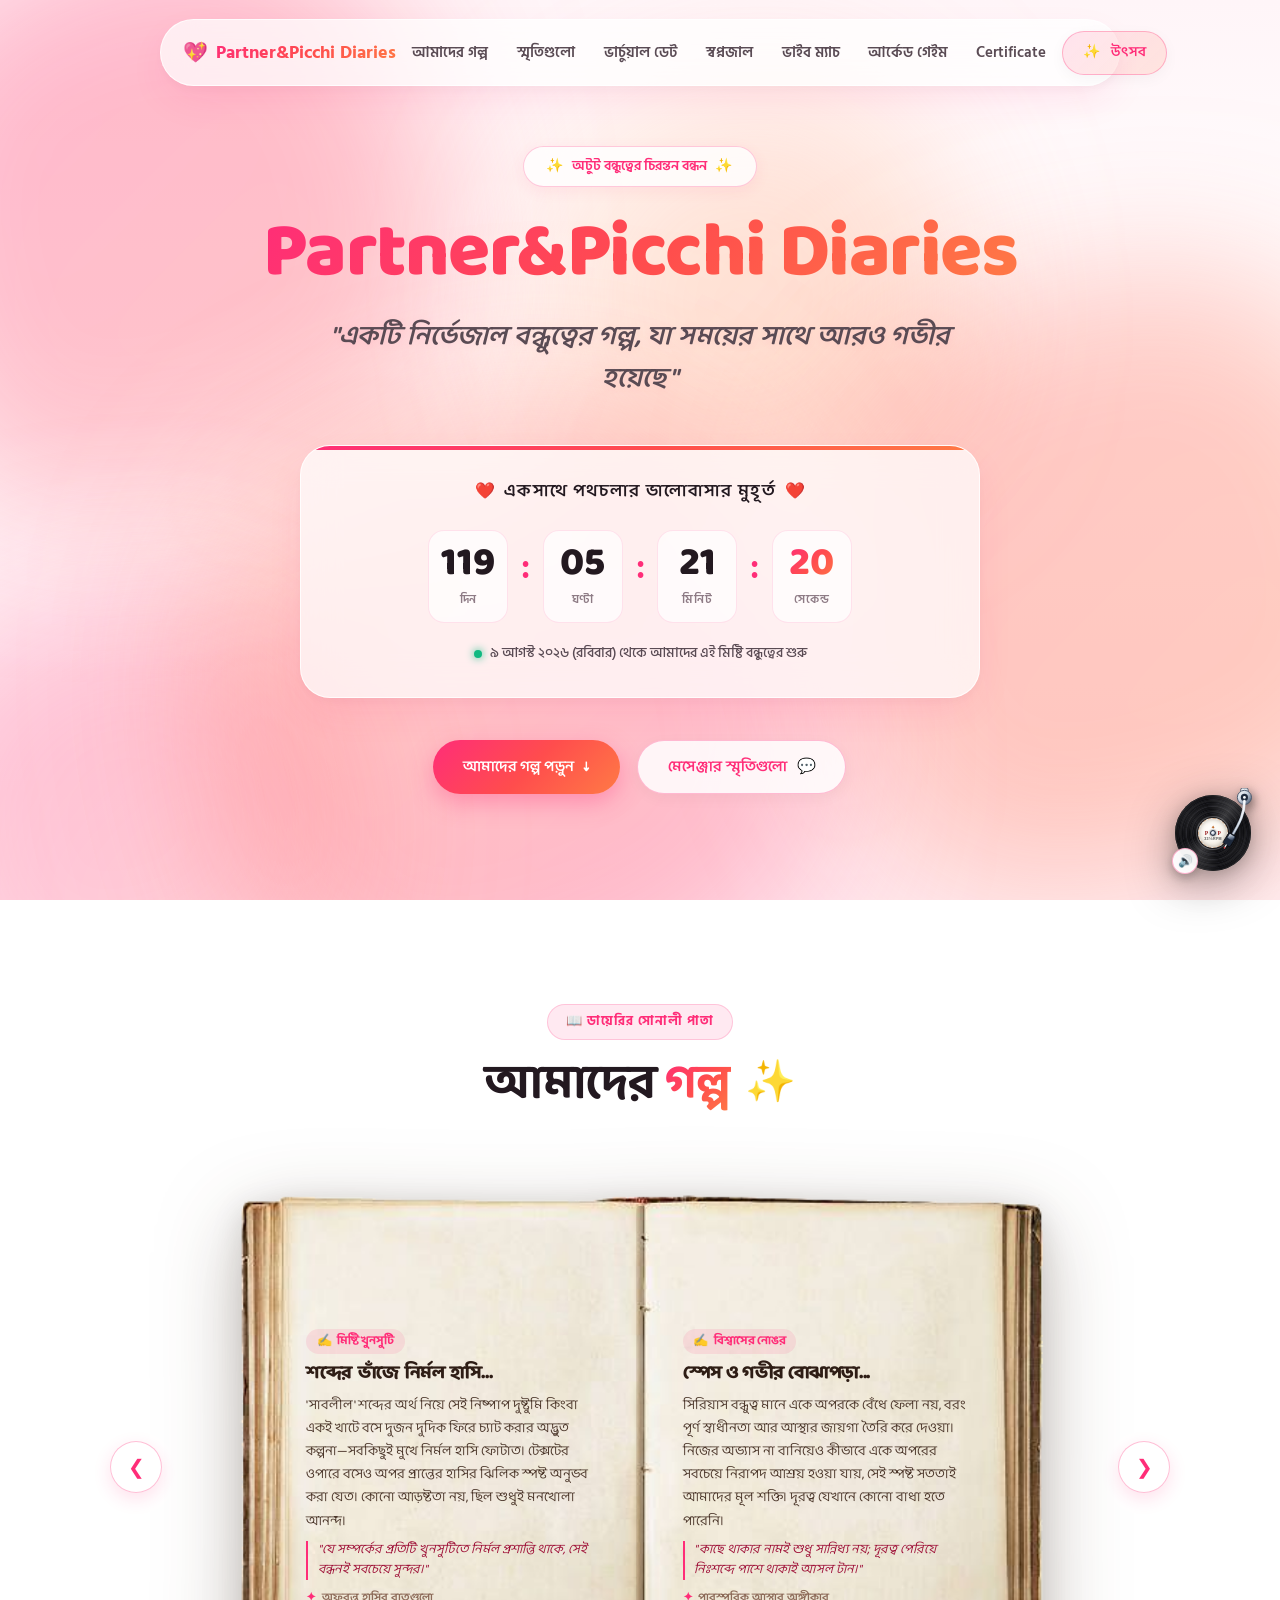
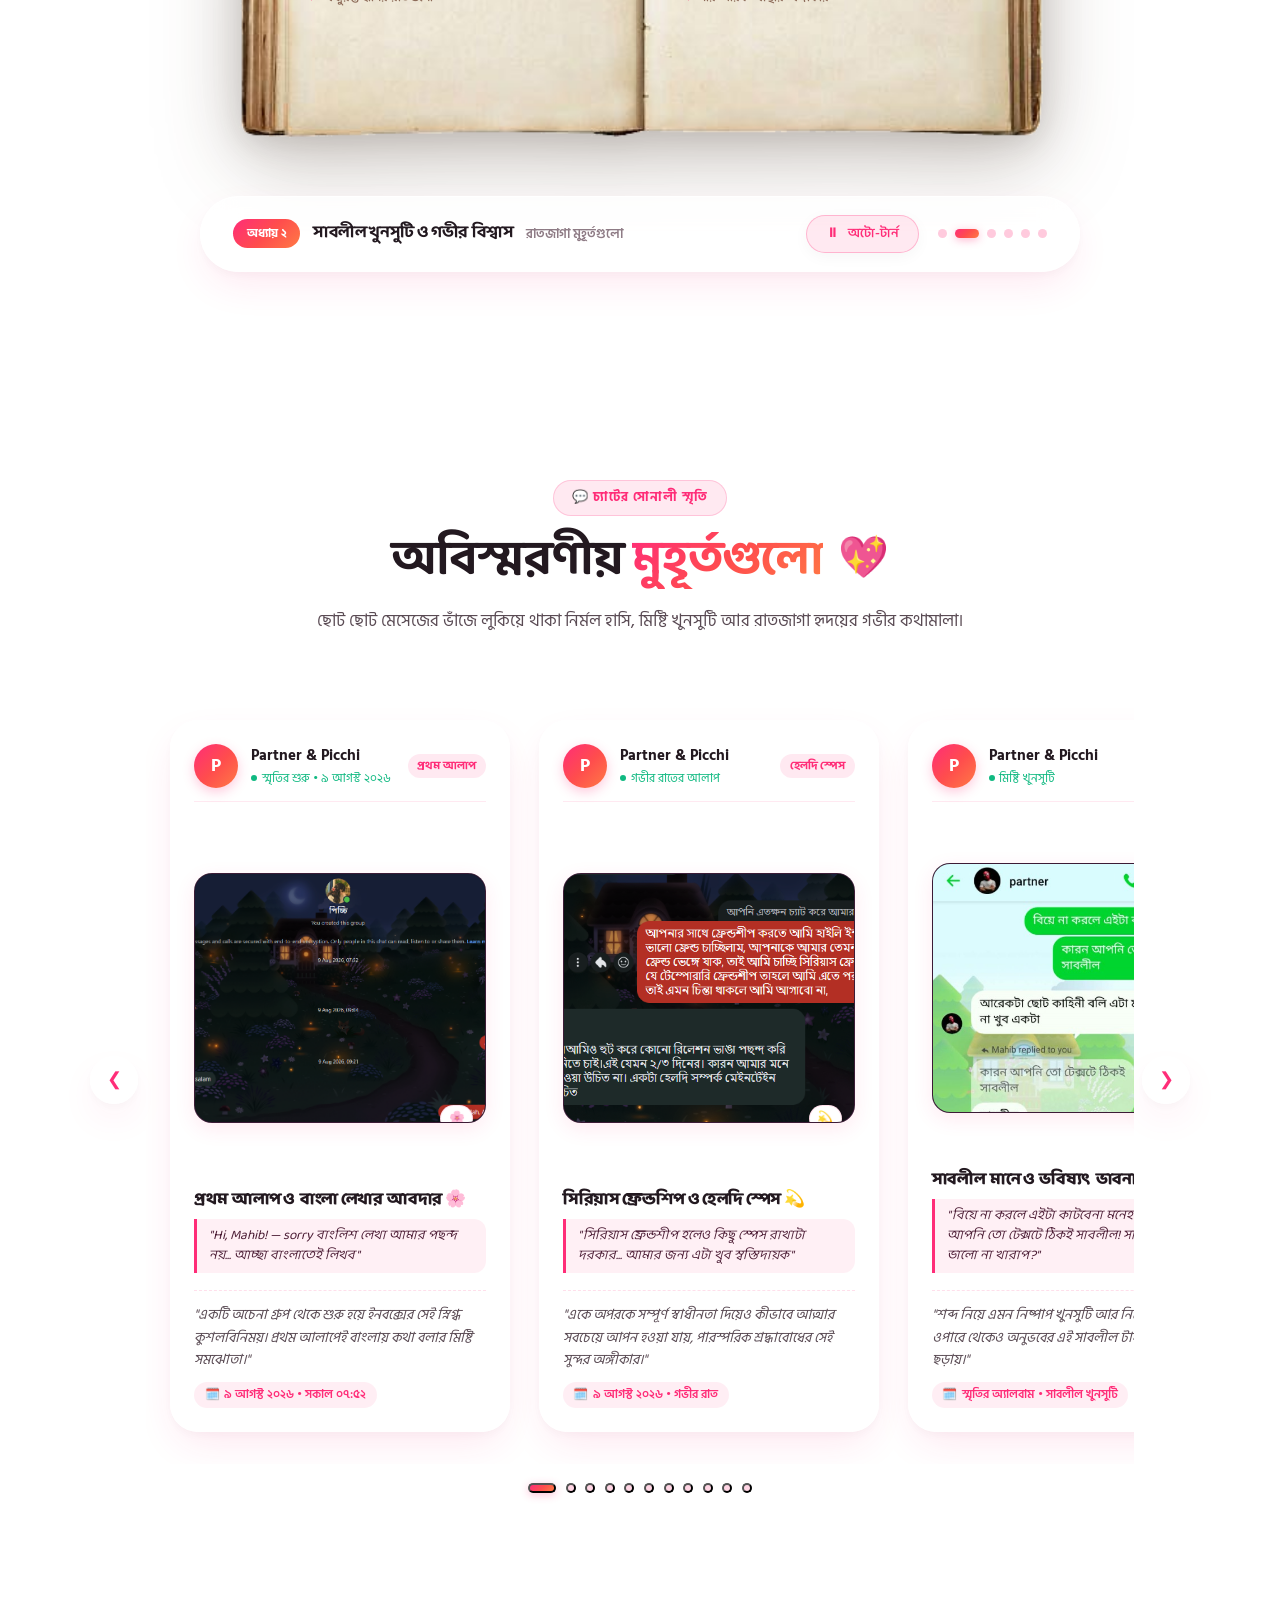
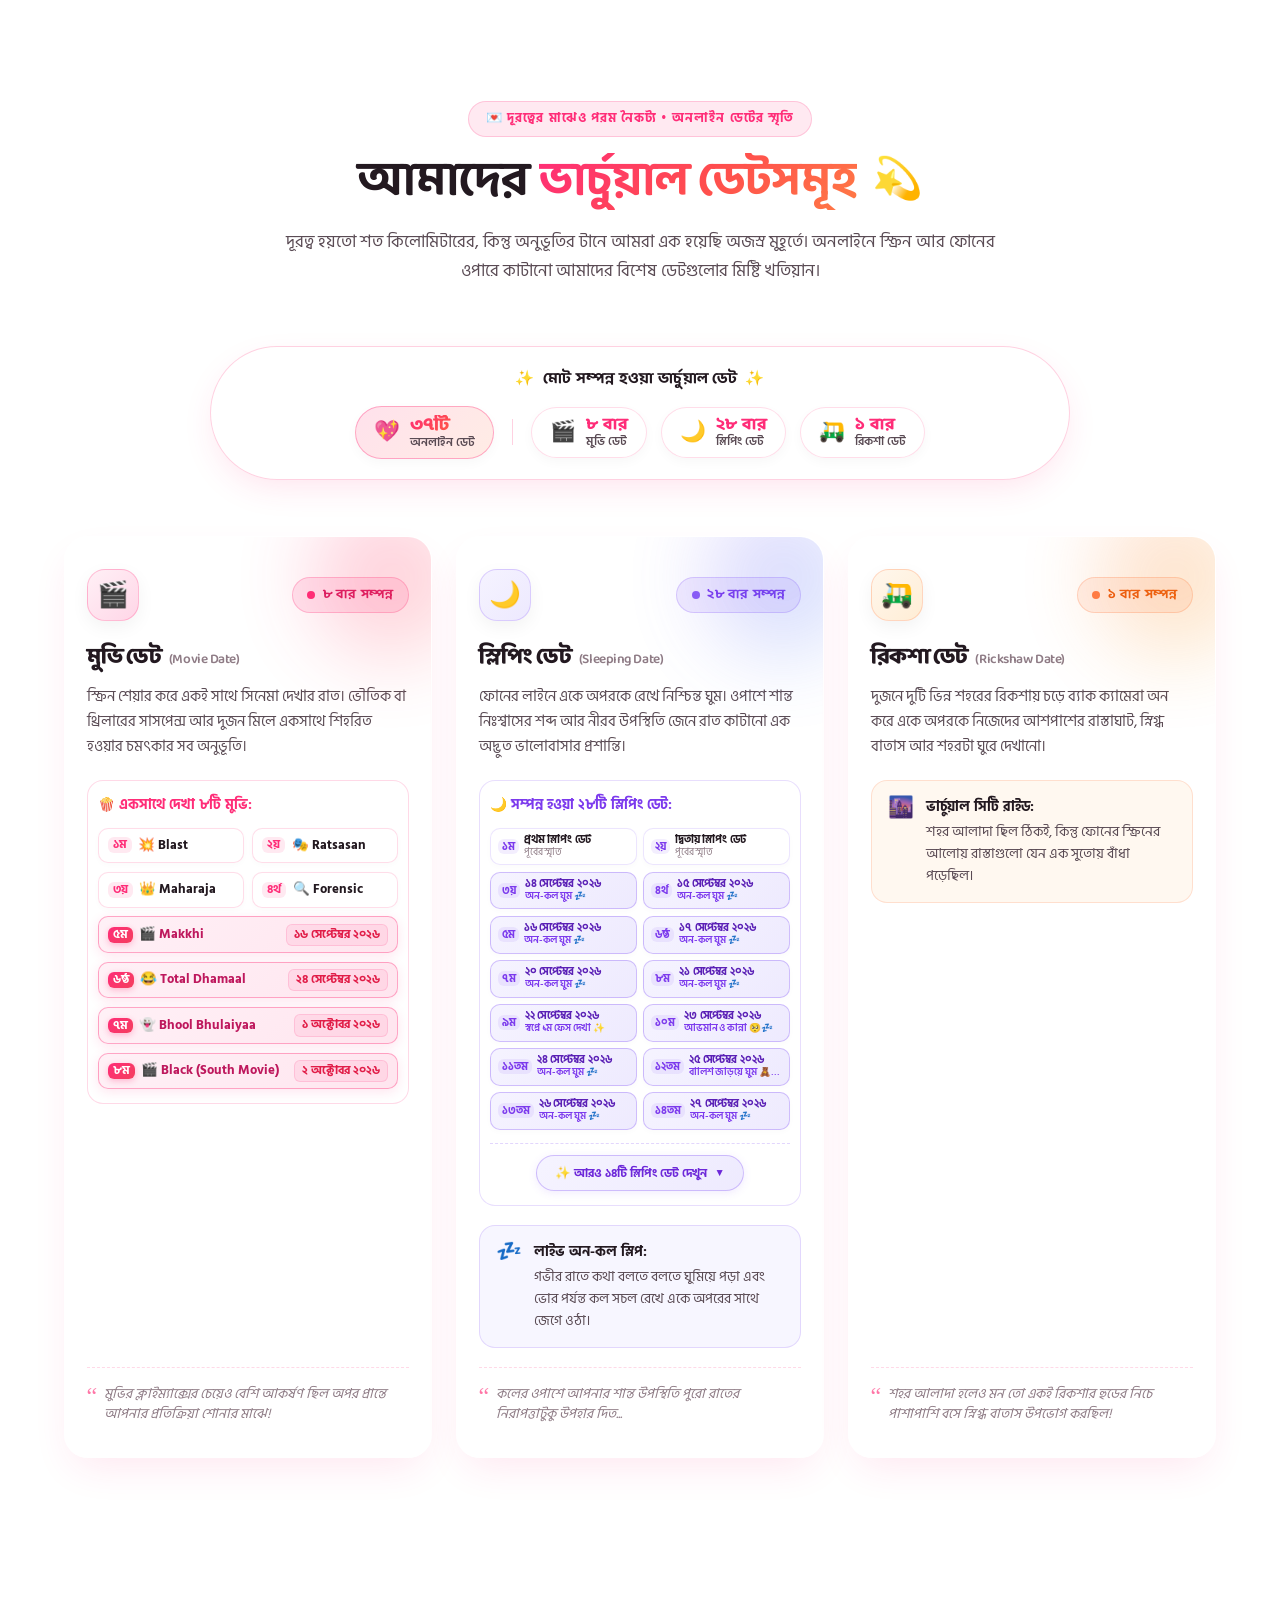
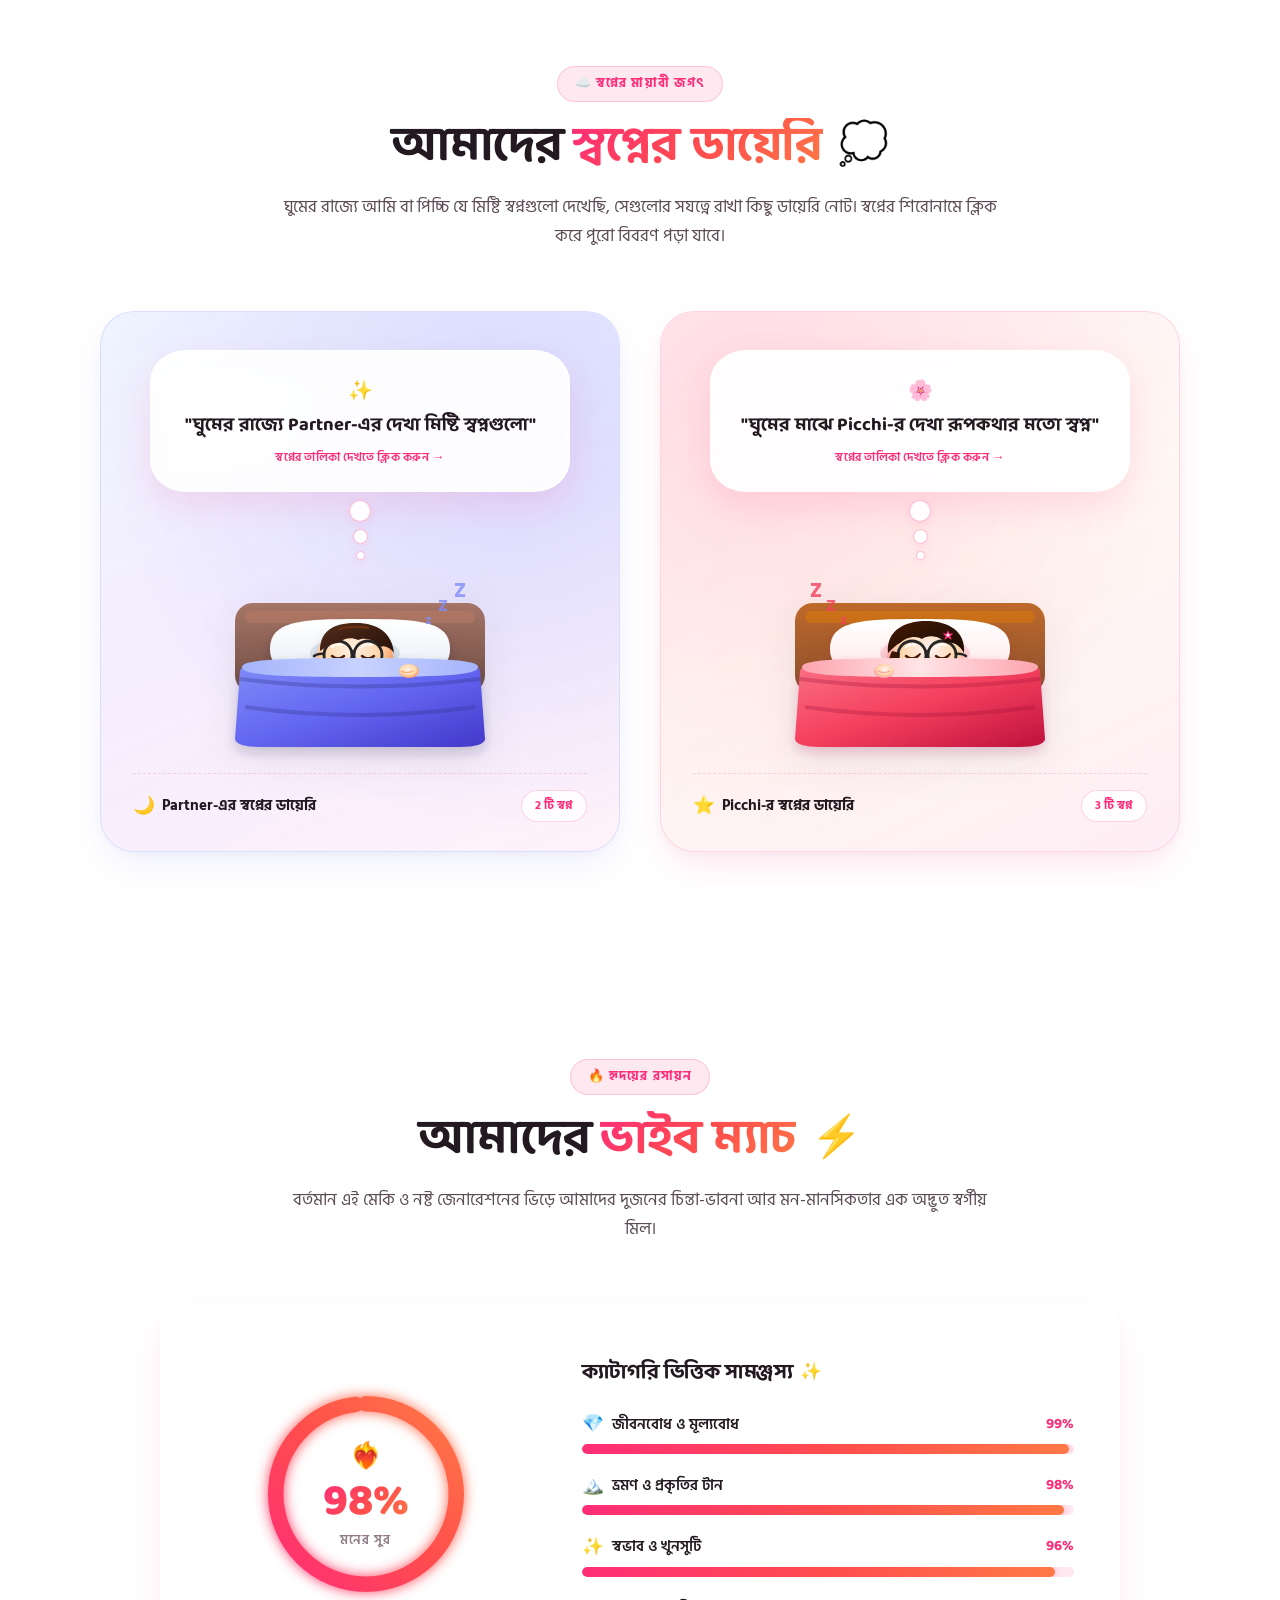
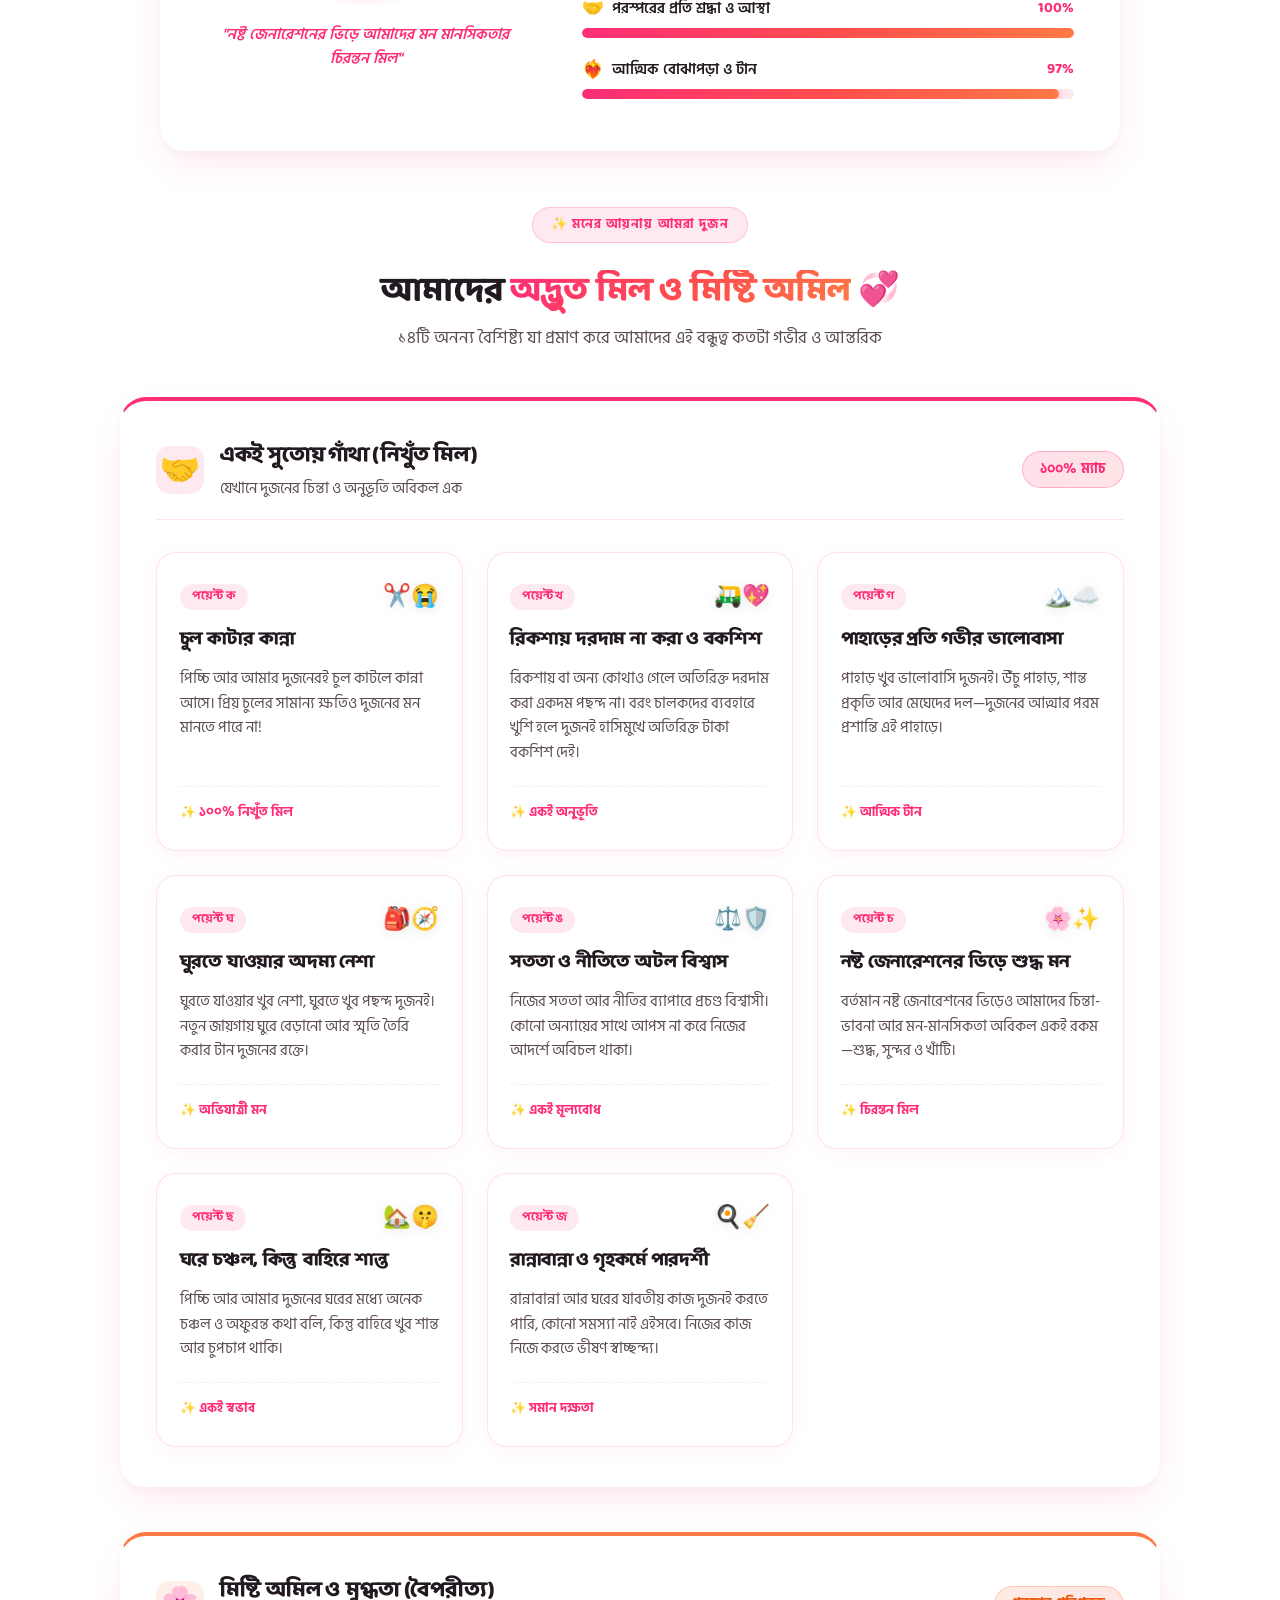
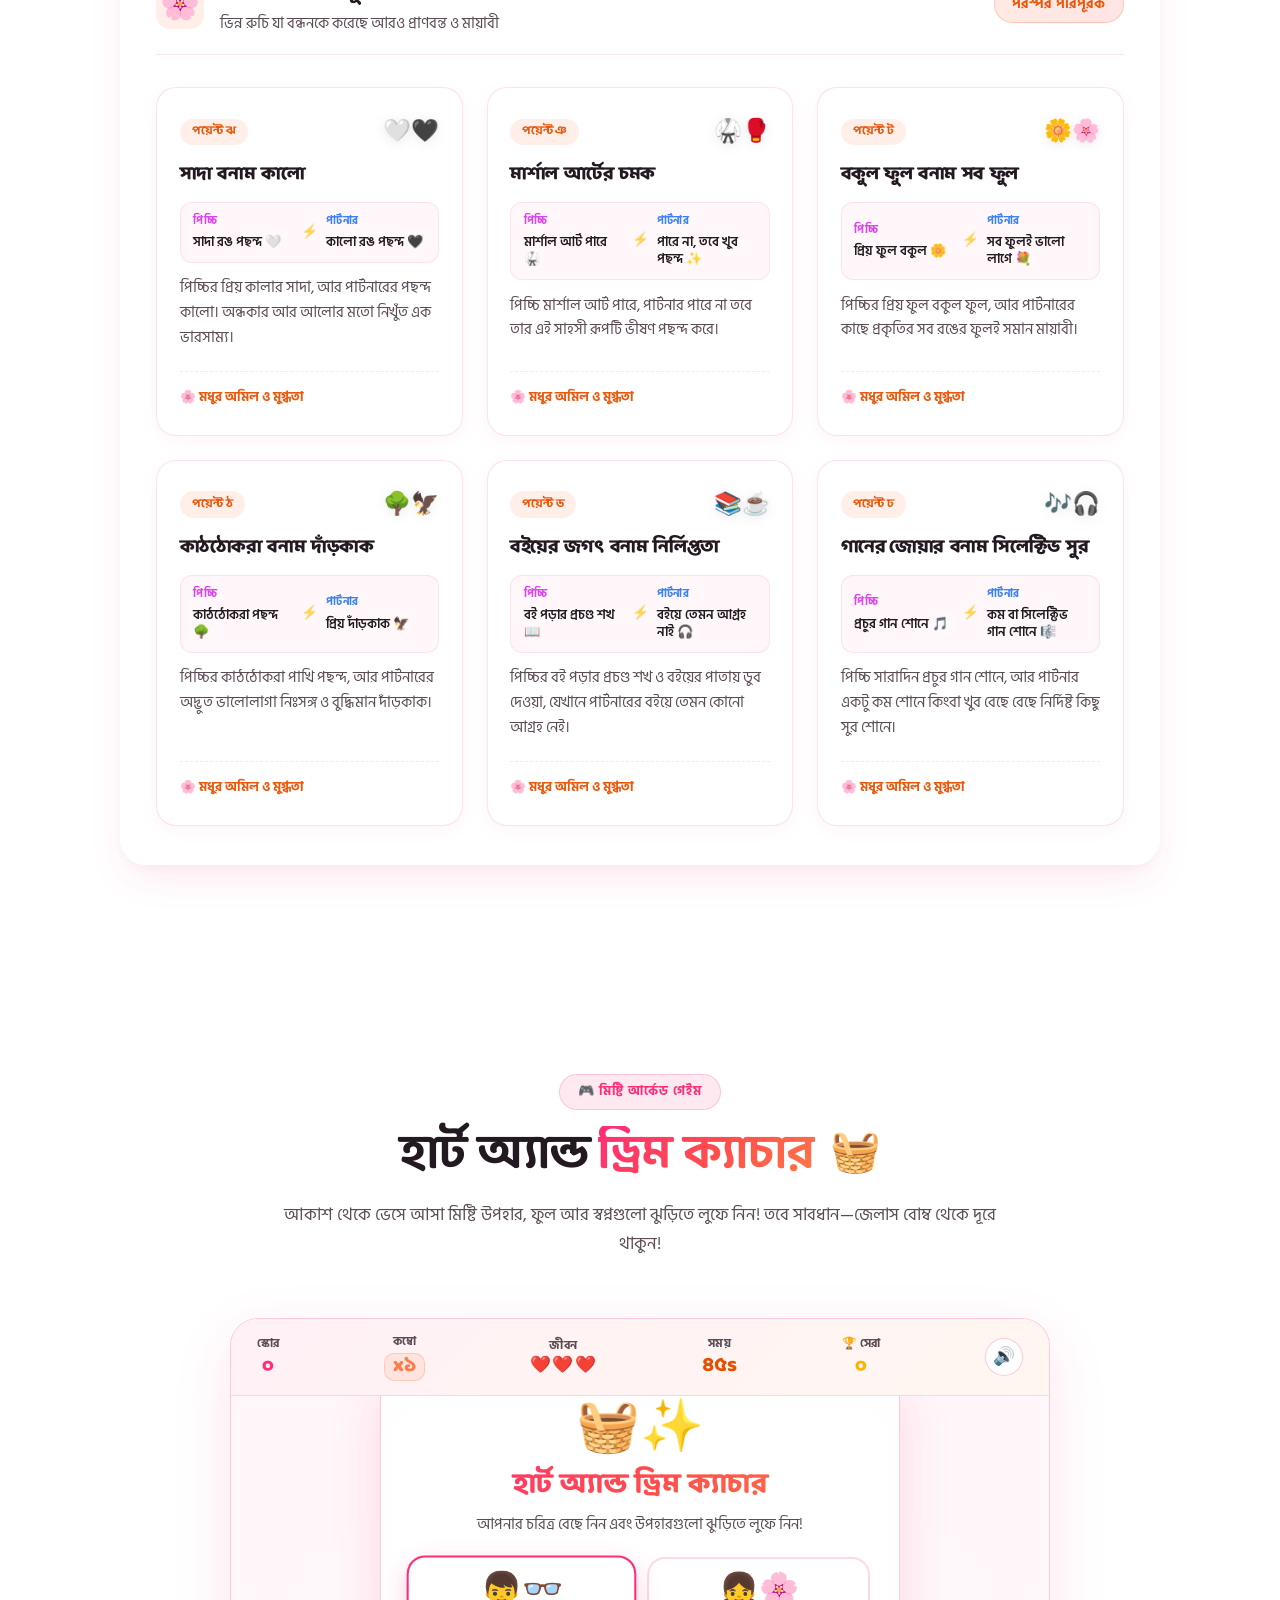
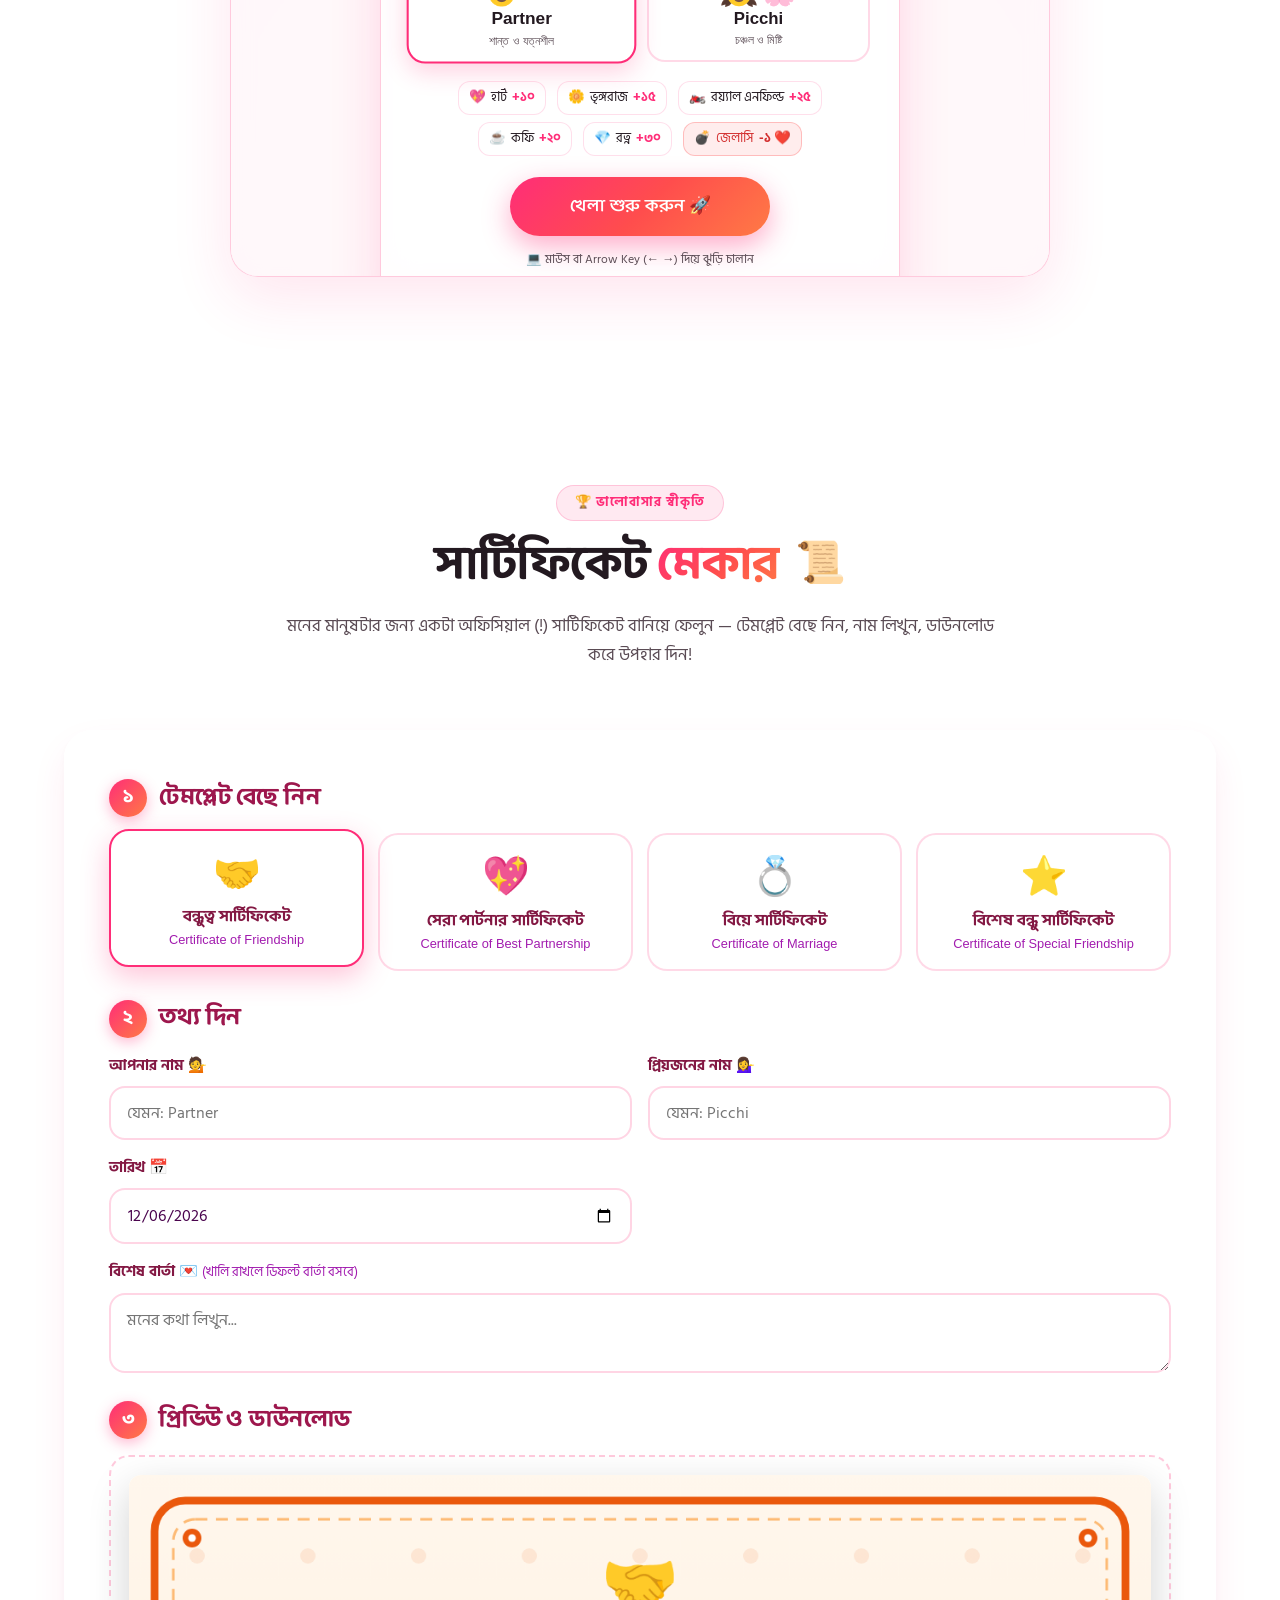
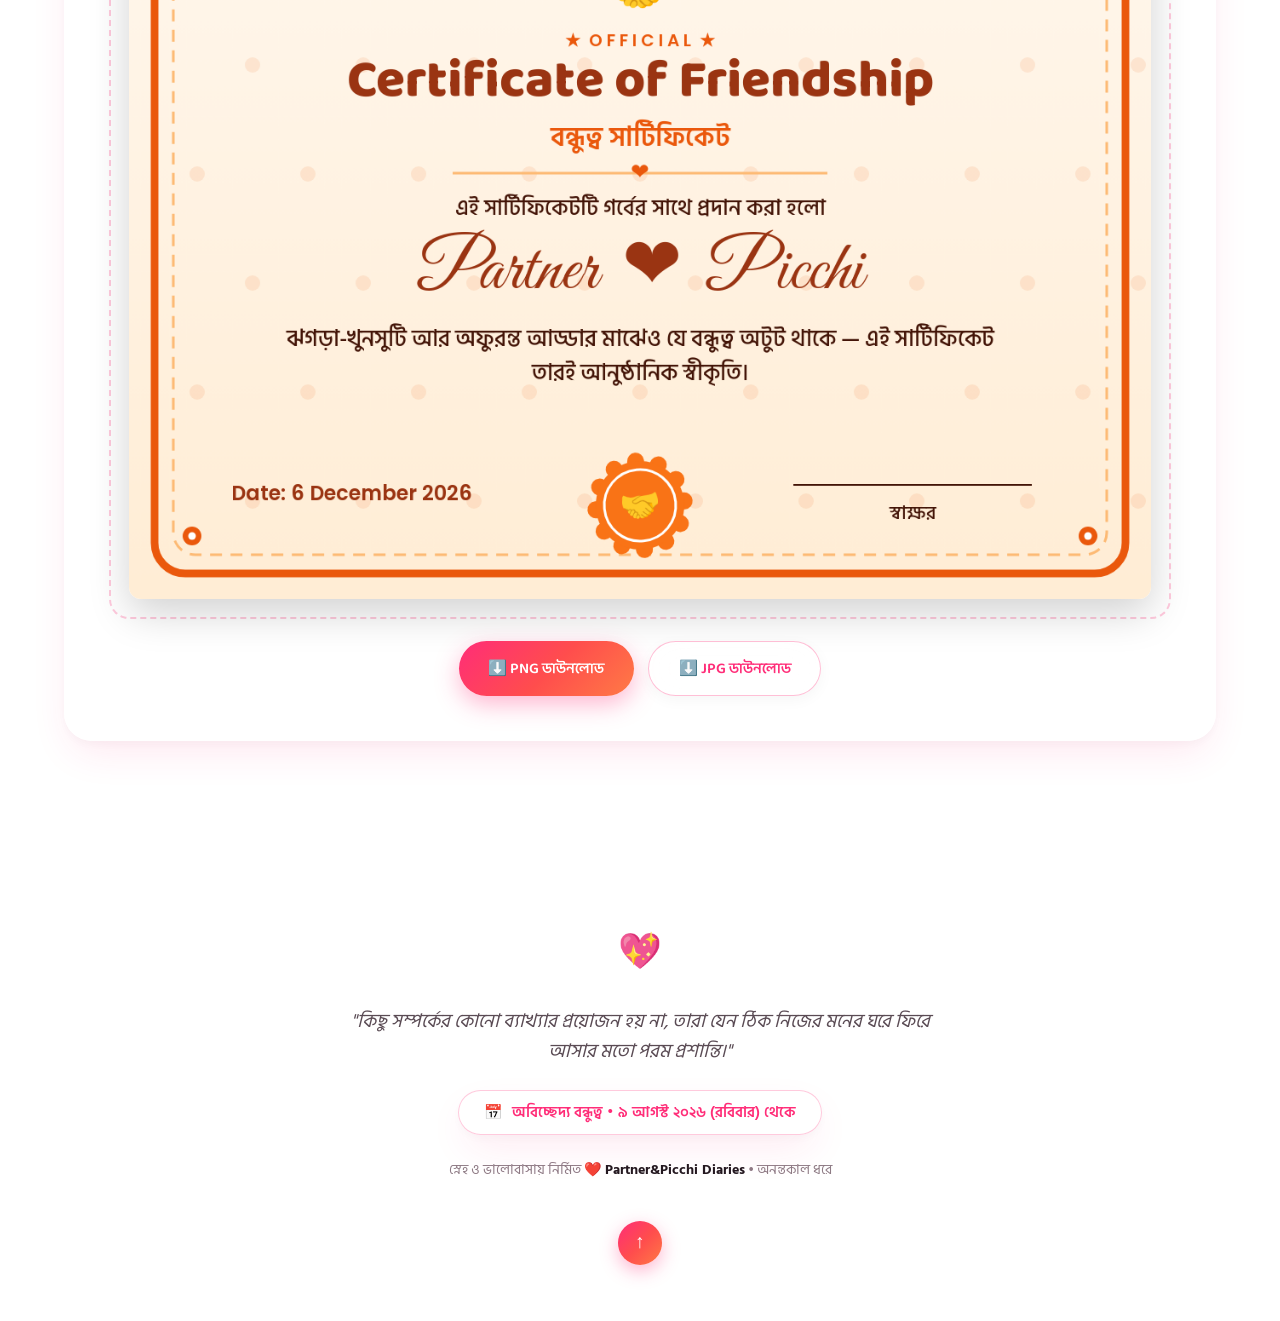
==== index.html @ 067deee6 "Navbar mobile fix: shorter cert label (সনদ)" ====
<!DOCTYPE html>
<html lang="bn">
<head>
  <meta charset="UTF-8" />
  <meta name="viewport" content="width=device-width, initial-scale=1.0" />
  <title>Partner&amp;Picchi Diaries</title>

  <!-- Google Fonts: Anek Bangla, Baloo Da 2, Hind Siliguri (Stylish Bengali Typography) & Poppins -->
  <link rel="preconnect" href="https://fonts.googleapis.com" />
  <link rel="preconnect" href="https://fonts.gstatic.com" crossorigin />
  <link href="https://fonts.googleapis.com/css2?family=Anek+Bangla:wght@400;500;600;700;800&family=Baloo+Da+2:wght@400;500;600;700;800&family=Hind+Siliguri:wght@400;500;600;700&family=Poppins:ital,wght@0,300;0,400;0,500;0,600;0,700;0,800;1,400;1,500;1,600&family=Cinzel:wght@500;600;700&family=Great+Vibes&display=swap" rel="stylesheet" />

  <link rel="stylesheet" href="style.css" />
</head>
<body>

  <!-- Ambient Floating Background Blobs -->
  <div class="ambient-blobs" aria-hidden="true">
    <div class="blob blob-1"></div>
    <div class="blob blob-2"></div>
    <div class="blob blob-3"></div>
    <div class="blob blob-4"></div>
    <div class="blob blob-5"></div>
  </div>

  <!-- Interactive Floating Hearts Canvas / Container -->
  <div id="heart-particles-container" aria-hidden="true"></div>

  <!-- Floating Navigation Bar -->
  <header class="navbar-wrapper">
    <nav class="navbar glass-card">
      <a href="#hero" class="nav-logo">
        <span class="logo-heart">💖</span>
        <span class="logo-text" id="nav-brand-names"><span class="logo-full">Partner&amp;Picchi Diaries</span><span class="logo-short">P&amp;P Diaries</span></span>
      </a>
      <ul class="nav-links">
        <li><a href="#story"><span class="link-full">আমাদের গল্প</span><span class="link-short">গল্প</span></a></li>
        <li><a href="#moments"><span class="link-full">স্মৃতিগুলো</span><span class="link-short">স্মৃতি</span></a></li>
        <li><a href="#dates"><span class="link-full">ভার্চুয়াল ডেট</span><span class="link-short">ডেট</span></a></li>
        <li><a href="#dreams"><span class="link-full">স্বপ্নজাল</span><span class="link-short">স্বপ্ন</span></a></li>
        <li><a href="#vibe"><span class="link-full">ভাইব ম্যাচ</span><span class="link-short">ভাইব</span></a></li>
        <li><a href="#game"><span class="link-full">আর্কেড গেইম</span><span class="link-short">গেইম</span></a></li>
        <li><a href="#certificate"><span class="link-full">Certificate</span><span class="link-short">সনদ</span></a></li>
      </ul>
      <button id="sparkle-btn" class="pill-btn sparkle-pill" title="ভালোবাসার আনন্দ উদযাপন করুন!">
        <span class="btn-icon">✨</span>
        <span class="btn-text">উৎসব</span>
      </button>
    </nav>
  </header>

  <main>
    <!-- ==================== 1. HERO SECTION ==================== -->
    <section id="hero" class="hero-section">
      <div class="container hero-container">
        
        <div class="hero-badge reveal-fade">
          <span class="badge-icon">✨</span>
          <span class="badge-text">অটুট বন্ধুত্বের চিরন্তন বন্ধন</span>
          <span class="badge-icon">✨</span>
        </div>

        <h1 class="hero-title reveal-fade" id="hero-title">
          <span class="hero-brand-name" id="hero-brand-name">Partner&amp;Picchi Diaries</span>
        </h1>

        <p class="hero-subheadline reveal-fade" id="hero-subheadline">
          "একটা বন্ধুত্বের গল্প, যেটা সময়ের সাথে আরও গাঢ় হয়েছে"
        </p>

        <!-- Live Friendship Countdown / Counter -->
        <div class="counter-wrapper glass-card reveal-fade">
          <div class="counter-header">
            <span class="heart-pulse">❤️</span>
            <h3 class="counter-title">একসাথে পথচলার ভালোবাসার মুহূর্ত</h3>
            <span class="heart-pulse">❤️</span>
          </div>

          <div class="counter-grid">
            <div class="counter-box">
              <span class="counter-val" id="cnt-days">00</span>
              <span class="counter-label">দিন</span>
            </div>
            <div class="counter-colon">:</div>
            <div class="counter-box">
              <span class="counter-val" id="cnt-hours">00</span>
              <span class="counter-label">ঘণ্টা</span>
            </div>
            <div class="counter-colon">:</div>
            <div class="counter-box">
              <span class="counter-val" id="cnt-minutes">00</span>
              <span class="counter-label">মিনিট</span>
            </div>
            <div class="counter-colon">:</div>
            <div class="counter-box">
              <span class="counter-val highlight" id="cnt-seconds">00</span>
              <span class="counter-label">সেকেন্ড</span>
            </div>
          </div>

          <div class="counter-footnote">
            <span class="footnote-dot"></span>
            <span id="counter-start-label">৯ আগস্ট ২০২৬ (রবিবার) থেকে আমাদের এই মিষ্টি বন্ধুত্বের শুরু</span>
          </div>
        </div>

        <div class="hero-actions reveal-fade">
          <a href="#story" class="pill-btn primary-btn">
            <span>আমাদের গল্প পড়ুন</span>
            <span class="btn-arrow">↓</span>
          </a>
          <a href="#moments" class="pill-btn secondary-btn">
            <span>মেসেঞ্জার স্মৃতিগুলো</span>
            <span class="btn-icon">💬</span>
          </a>
        </div>

      </div>
    </section>

    <!-- ==================== 2. "OUR STORY BEGAN" SECTION ==================== -->
    <section id="story" class="section story-section">
      <div class="container">
        
        <div class="section-header reveal-fade">
          <span class="section-pill-tag">📖 ডায়েরির সোনালী পাতা</span>
          <h2 class="section-title">
            আমাদের <span class="gradient-text">গল্প</span>
            <span class="title-icon">✨</span>
          </h2>
          <p class="section-intro" id="story-intro-text">
            স্মৃতির ডায়রীর পাতা উল্টালে এখনও জীবন্ত হয়ে ওঠে সেই প্রথম কথা, মেসেঞ্জার চ্যাটের খুনসুটি আর অকৃত্রিম আন্তরিকতা।
          </p>
        </div>

        <!-- DIARY STAGE WRAPPER WITH 3D BOOK & CONTROLS -->
        <div class="diary-swipe-hint" aria-hidden="true">
          <span>👈 সোয়াইপ করুন অথবা তীর চিহ্নে চাপুন 👉</span>
        </div>

        <div class="diary-experience-wrapper reveal-fade">
          
          <!-- Navigation Arrow: Previous -->
          <button id="diary-prev-btn" class="diary-nav-btn prev-leaf-btn glass-card" aria-label="Previous diary spread" title="আগের পাতা">
            <span>❮</span>
          </button>

          <!-- The Realistic Open Vintage Book Viewport -->
          <div class="open-diary-viewport" id="open-diary-viewport">
            <div class="open-diary-book" id="open-diary-book">
              <!-- Book Base with background image assets/diary-bg.png -->
              <div class="diary-base-cover"></div>

              <!-- Left Page Spread (Static Content for Current Spread) -->
              <div class="diary-page-half left-page-half" id="diary-left-page">
                <!-- Dynamically rendered left page content -->
              </div>

              <!-- Right Page Spread (Static Content Underneath Flipping Leaf) -->
              <div class="diary-page-half right-page-half" id="diary-right-page">
                <!-- Dynamically rendered right page content -->
              </div>

              <!-- 3D Turning Leaf Element -->
              <div class="diary-flipping-leaf" id="diary-flipping-leaf" style="display: none;">
                <!-- Front of Leaf (Current Right Page as it flips away) -->
                <div class="leaf-face leaf-front" id="leaf-front-face"></div>
                <!-- Back of Leaf (New Left Page as it lands on the left) -->
                <div class="leaf-face leaf-back" id="leaf-back-face"></div>
              </div>

              <!-- Center Spine Shadow & Stitching Overlay -->
              <div class="diary-center-spine" aria-hidden="true"></div>
            </div>
          </div>

          <!-- Navigation Arrow: Next -->
          <button id="diary-next-btn" class="diary-nav-btn next-leaf-btn glass-card" aria-label="Next diary spread" title="পরের পাতা">
            <span>❯</span>
          </button>

        </div>

        <!-- DIARY FOOTER CONTROLS & CHAPTER INFO -->
        <div class="diary-footer-toolbar reveal-fade">
          <div class="diary-chapter-info">
            <span class="chapter-badge" id="diary-chapter-badge">অধ্যায় ১</span>
            <h4 class="chapter-headline" id="diary-chapter-title">প্রথম বার্তা ও অপ্রত্যাশিত ভালো লাগা</h4>
            <span class="chapter-date" id="diary-chapter-date">9 August 2026</span>
          </div>

          <div class="diary-action-controls">
            <button id="diary-play-toggle" class="pill-btn diary-play-btn" aria-label="Pause or play auto page-turn" title="অটো-টার্ন চালু/বন্ধ">
              <span class="play-icon" id="play-pause-icon">⏸</span>
              <span class="play-text" id="play-pause-text">অটো-টার্ন</span>
            </button>
            <div class="diary-dots-indicator" id="diary-dots-indicator">
              <!-- Dynamically populated page dots -->
            </div>
          </div>
        </div>

      </div>
    </section>

    <!-- ==================== 3. "MEMORABLE MOMENTS" SECTION ==================== -->
    <section id="moments" class="section moments-section">
      <div class="container">
        
        <div class="section-header reveal-fade">
          <span class="section-pill-tag">💬 চ্যাটের সোনালী স্মৃতি</span>
          <h2 class="section-title">
            অবিস্মরণীয় <span class="gradient-text">মুহূর্তগুলো</span>
            <span class="title-icon">💖</span>
          </h2>
          <p class="section-intro">
            ছোট ছোট মেসেজের ভাঁজে লুকিয়ে থাকা নির্মল হাসি, মিষ্টি খুনসুটি আর রাতজাগা হৃদয়ের গভীর কথামালা।
          </p>
        </div>

        <!-- Carousel Wrapper with Glassmorphism Controls -->
        <div class="carousel-outer-wrapper reveal-fade">
          <button id="carousel-prev" class="carousel-btn prev-btn glass-card" aria-label="Previous chat memory">
            <span>❮</span>
          </button>

          <div class="carousel-track-container" id="carousel-track-container">
            <div class="carousel-track" id="carousel-track">
              <!-- Dynamically rendered messenger memory cards -->
            </div>
          </div>

          <button id="carousel-next" class="carousel-btn next-btn glass-card" aria-label="Next chat memory">
            <span>❯</span>
          </button>
        </div>

        <!-- Carousel Pagination Dots -->
        <div class="carousel-indicators" id="carousel-indicators"></div>

      </div>
    </section>

    <!-- ==================== 4. VIRTUAL DATES SECTION ==================== -->
    <section id="dates" class="section dates-section">
      <div class="container">
        
        <div class="section-header reveal-fade">
          <span class="section-pill-tag">💌 দূরত্বের মাঝেও পরম নৈকট্য • অনলাইন ডেটের স্মৃতি</span>
          <h2 class="section-title">
            আমাদের <span class="gradient-text">ভার্চুয়াল ডেটসমূহ</span>
            <span class="title-icon">💫</span>
          </h2>
          <p class="section-intro">
            দূরত্ব হয়তো শত কিলোমিটারের, কিন্তু অনুভূতির টানে আমরা এক হয়েছি অজস্র মুহূর্তে। অনলাইনে স্ক্রিন আর ফোনের ওপারে কাটানো আমাদের বিশেষ ডেটগুলোর মিষ্টি খতিয়ান।
          </p>
        </div>

        <!-- TOTAL DATES SUMMARY BAR -->
        <div class="dates-summary-bar glass-card reveal-fade">
          <div class="dates-summary-header">
            <span class="summary-sparkle">✨</span>
            <span class="summary-title">মোট সম্পন্ন হওয়া ভার্চুয়াল ডেট</span>
            <span class="summary-sparkle">✨</span>
          </div>
          <div class="dates-summary-stats">
            <div class="summary-stat-pill total-pill">
              <span class="stat-emoji">💖</span>
              <div class="stat-info">
                <span class="stat-number" id="total-dates-count">৩৭টি</span>
                <span class="stat-text">অনলাইন ডেট</span>
              </div>
            </div>
            <div class="summary-divider" aria-hidden="true"></div>
            <div class="summary-stat-pill">
              <span class="stat-emoji">🎬</span>
              <div class="stat-info">
                <span class="stat-number">৮ বার</span>
                <span class="stat-text">মুভি ডেট</span>
              </div>
            </div>
            <div class="summary-stat-pill">
              <span class="stat-emoji">🌙</span>
              <div class="stat-info">
                <span class="stat-number">২৮ বার</span>
                <span class="stat-text">স্লিপিং ডেট</span>
              </div>
            </div>
            <div class="summary-stat-pill">
              <span class="stat-emoji">🛺</span>
              <div class="stat-info">
                <span class="stat-number">১ বার</span>
                <span class="stat-text">রিকশা ডেট</span>
              </div>
            </div>
          </div>
        </div>

        <!-- 3 DATES CARDS GRID -->
        <div class="dates-grid">

          <!-- CARD 1: MOVIE DATE (8 TIMES) -->
          <div class="date-card glass-card reveal-fade date-card-movie">
            <div class="date-card-accent-blob"></div>
            <div class="date-card-top">
              <div class="date-icon-circle movie-icon-bg">
                <span>🎬</span>
              </div>
              <div class="date-count-badge badge-movie">
                <span class="badge-dot"></span>
                <span>৮ বার সম্পন্ন</span>
              </div>
            </div>

            <div class="date-card-content">
              <h3 class="date-title">মুভি ডেট <span class="en-sub">(Movie Date)</span></h3>
              <p class="date-description">
                স্ক্রিন শেয়ার করে একই সাথে সিনেমা দেখার রাত। ভৌতিক বা থ্রিলারের সাসপেন্স আর দুজন মিলে একসাথে শিহরিত হওয়ার চমৎকার সব অনুভূতি।
              </p>

              <!-- Movies List Showcase -->
              <div class="movies-showcase">
                <div class="movies-showcase-title">
                  <span>🍿 একসাথে দেখা ৮টি মুভি:</span>
                </div>
                <div class="movies-list">
                  <div class="movie-item">
                    <span class="movie-order">১ম</span>
                    <span class="movie-pill-name">💥 Blast</span>
                  </div>
                  <div class="movie-item">
                    <span class="movie-order">২য়</span>
                    <span class="movie-pill-name">🎭 Ratsasan</span>
                  </div>
                  <div class="movie-item">
                    <span class="movie-order">৩য়</span>
                    <span class="movie-pill-name">👑 Maharaja</span>
                  </div>
                  <div class="movie-item">
                    <span class="movie-order">৪র্থ</span>
                    <span class="movie-pill-name">🔍 Forensic</span>
                  </div>
                  <div class="movie-item highlight-movie">
                    <div class="movie-info-group">
                      <span class="movie-order">৫ম</span>
                      <span class="movie-pill-name">🎬 Makkhi</span>
                    </div>
                    <span class="movie-date-tag">১৬ সেপ্টেম্বর ২০২৬</span>
                  </div>
                  <div class="movie-item highlight-movie">
                    <div class="movie-info-group">
                      <span class="movie-order">৬ষ্ঠ</span>
                      <span class="movie-pill-name">😂 Total Dhamaal</span>
                    </div>
                    <span class="movie-date-tag">২৪ সেপ্টেম্বর ২০২৬</span>
                  </div>
                  <div class="movie-item highlight-movie">
                    <div class="movie-info-group">
                      <span class="movie-order">৭ম</span>
                      <span class="movie-pill-name">👻 Bhool Bhulaiyaa</span>
                    </div>
                    <span class="movie-date-tag">১ অক্টোবর ২০২৬</span>
                  </div>
                  <div class="movie-item highlight-movie today-highlight">
                    <div class="movie-info-group">
                      <span class="movie-order">৮ম</span>
                      <span class="movie-pill-name">🎬 Black (South Movie)</span>
                    </div>
                    <span class="movie-date-tag">২ অক্টোবর ২০২৬</span>
                  </div>
                </div>
              </div>
            </div>

            <div class="date-card-footer">
              <div class="date-card-quote">
                <span class="quote-icon">“</span>
                <span class="quote-text">মুভির ক্লাইম্যাক্সের চেয়েও বেশি আকর্ষণ ছিল অপর প্রান্তে আপনার প্রতিক্রিয়া শোনার মাঝে!</span>
              </div>
            </div>
          </div>

          <!-- CARD 2: SLEEPING DATE (10 TIMES) -->
          <div class="date-card glass-card reveal-fade date-card-sleep">
            <div class="date-card-accent-blob"></div>
            <div class="date-card-top">
              <div class="date-icon-circle sleep-icon-bg">
                <span>🌙</span>
              </div>
              <div class="date-count-badge badge-sleep">
                <span class="badge-dot"></span>
                <span>২৮ বার সম্পন্ন</span>
              </div>
            </div>

            <div class="date-card-content">
              <h3 class="date-title">স্লিপিং ডেট <span class="en-sub">(Sleeping Date)</span></h3>
              <p class="date-description">
                ফোনের লাইনে একে অপরকে রেখে নিশ্চিন্ত ঘুম। ওপাশে শান্ত নিঃশ্বাসের শব্দ আর নীরব উপস্থিতি জেনে রাত কাটানো এক অদ্ভুত ভালোবাসার প্রশান্তি।
              </p>

              <!-- Sleeping Dates List Showcase -->
              <div class="sleep-showcase">
                <div class="sleep-showcase-title">
                  <span>🌙 সম্পন্ন হওয়া ২৮টি স্লিপিং ডেট:</span>
                </div>
                <div class="sleep-dates-list" id="sleep-dates-list">
                  <div class="sleep-item">
                    <span class="sleep-order">১ম</span>
                    <div class="sleep-item-info">
                      <span class="sleep-item-title">প্রথম স্লিপিং ডেট</span>
                      <span class="sleep-item-sub">পূর্বের স্মৃতি</span>
                    </div>
                  </div>
                  <div class="sleep-item">
                    <span class="sleep-order">২য়</span>
                    <div class="sleep-item-info">
                      <span class="sleep-item-title">দ্বিতীয় স্লিপিং ডেট</span>
                      <span class="sleep-item-sub">পূর্বের স্মৃতি</span>
                    </div>
                  </div>
                  <div class="sleep-item highlight-date">
                    <span class="sleep-order">৩য়</span>
                    <div class="sleep-item-info">
                      <span class="sleep-item-title">১৪ সেপ্টেম্বর ২০২৬</span>
                      <span class="sleep-item-sub">অন-কল ঘুম 💤</span>
                    </div>
                  </div>
                  <div class="sleep-item highlight-date">
                    <span class="sleep-order">৪র্থ</span>
                    <div class="sleep-item-info">
                      <span class="sleep-item-title">১৫ সেপ্টেম্বর ২০২৬</span>
                      <span class="sleep-item-sub">অন-কল ঘুম 💤</span>
                    </div>
                  </div>
                  <div class="sleep-item highlight-date">
                    <span class="sleep-order">৫ম</span>
                    <div class="sleep-item-info">
                      <span class="sleep-item-title">১৬ সেপ্টেম্বর ২০২৬</span>
                      <span class="sleep-item-sub">অন-কল ঘুম 💤</span>
                    </div>
                  </div>
                  <div class="sleep-item highlight-date">
                    <span class="sleep-order">৬ষ্ঠ</span>
                    <div class="sleep-item-info">
                      <span class="sleep-item-title">১৭ সেপ্টেম্বর ২০২৬</span>
                      <span class="sleep-item-sub">অন-কল ঘুম 💤</span>
                    </div>
                  </div>
                  <div class="sleep-item highlight-date">
                    <span class="sleep-order">৭ম</span>
                    <div class="sleep-item-info">
                      <span class="sleep-item-title">২০ সেপ্টেম্বর ২০২৬</span>
                      <span class="sleep-item-sub">অন-কল ঘুম 💤</span>
                    </div>
                  </div>
                  <div class="sleep-item highlight-date">
                    <span class="sleep-order">৮ম</span>
                    <div class="sleep-item-info">
                      <span class="sleep-item-title">২১ সেপ্টেম্বর ২০২৬</span>
                      <span class="sleep-item-sub">অন-কল ঘুম 💤</span>
                    </div>
                  </div>
                  <div class="sleep-item highlight-date" title="স্বপ্নে পিচ্চিকে ১ম বার ফেস সহ দেখেছি">
                    <span class="sleep-order">৯ম</span>
                    <div class="sleep-item-info">
                      <span class="sleep-item-title">২২ সেপ্টেম্বর ২০২৬</span>
                      <span class="sleep-item-sub">স্বপ্নে ১ম ফেস দেখা ✨</span>
                    </div>
                  </div>
                  <div class="sleep-item highlight-date" title="ঝগড়া, রাগ-অভিমান ও দুজনের কান্না">
                    <span class="sleep-order">১০ম</span>
                    <div class="sleep-item-info">
                      <span class="sleep-item-title">২৩ সেপ্টেম্বর ২০২৬</span>
                      <span class="sleep-item-sub">অভিমান ও কান্না 🥺💤</span>
                    </div>
                  </div>
                  <div class="sleep-item highlight-date">
                    <span class="sleep-order">১১তম</span>
                    <div class="sleep-item-info">
                      <span class="sleep-item-title">২৪ সেপ্টেম্বর ২০২৬</span>
                      <span class="sleep-item-sub">অন-কল ঘুম 💤</span>
                    </div>
                  </div>
                  <div class="sleep-item highlight-date" title="বালিশকে পার্টনার ভেবে জড়িয়ে ঘুমানো">
                    <span class="sleep-order">১২তম</span>
                    <div class="sleep-item-info">
                      <span class="sleep-item-title">২৫ সেপ্টেম্বর ২০২৬</span>
                      <span class="sleep-item-sub">বালিশ জড়িয়ে ঘুম 🧸💤</span>
                    </div>
                  </div>
                  <div class="sleep-item highlight-date">
                    <span class="sleep-order">১৩তম</span>
                    <div class="sleep-item-info">
                      <span class="sleep-item-title">২৬ সেপ্টেম্বর ২০২৬</span>
                      <span class="sleep-item-sub">অন-কল ঘুম 💤</span>
                    </div>
                  </div>
                  <div class="sleep-item highlight-date">
                    <span class="sleep-order">১৪তম</span>
                    <div class="sleep-item-info">
                      <span class="sleep-item-title">২৭ সেপ্টেম্বর ২০২৬</span>
                      <span class="sleep-item-sub">অন-কল ঘুম 💤</span>
                    </div>
                  </div>
                  <div class="sleep-item highlight-date sleep-item-hidden">
                    <span class="sleep-order">১৫তম</span>
                    <div class="sleep-item-info">
                      <span class="sleep-item-title">২৮ সেপ্টেম্বর ২০২৬</span>
                      <span class="sleep-item-sub">অন-কল ঘুম 💤</span>
                    </div>
                  </div>
                  <div class="sleep-item highlight-date sleep-item-hidden">
                    <span class="sleep-order">১৬তম</span>
                    <div class="sleep-item-info">
                      <span class="sleep-item-title">২৯ সেপ্টেম্বর ২০২৬</span>
                      <span class="sleep-item-sub">অন-কল ঘুম 💤</span>
                    </div>
                  </div>
                  <div class="sleep-item highlight-date sleep-item-hidden">
                    <span class="sleep-order">১৭তম</span>
                    <div class="sleep-item-info">
                      <span class="sleep-item-title">৩০ সেপ্টেম্বর ২০২৬</span>
                      <span class="sleep-item-sub">অন-কল ঘুম 💤</span>
                    </div>
                  </div>
                  <div class="sleep-item highlight-date sleep-item-hidden">
                    <span class="sleep-order">১৮তম</span>
                    <div class="sleep-item-info">
                      <span class="sleep-item-title">১ অক্টোবর ২০২৬</span>
                      <span class="sleep-item-sub">অন-কল ঘুম 💤</span>
                    </div>
                  </div>
                  <div class="sleep-item highlight-date sleep-item-hidden">
                    <span class="sleep-order">১৯তম</span>
                    <div class="sleep-item-info">
                      <span class="sleep-item-title">২ অক্টোবর ২০২৬</span>
                      <span class="sleep-item-sub">অন-কল ঘুম 💤</span>
                    </div>
                  </div>
                  <div class="sleep-item highlight-date sleep-item-hidden">
                    <span class="sleep-order">২০তম</span>
                    <div class="sleep-item-info">
                      <span class="sleep-item-title">৩ অক্টোবর ২০২৬</span>
                      <span class="sleep-item-sub">অন-কল ঘুম 💤</span>
                    </div>
                  </div>
                  <div class="sleep-item highlight-date sleep-item-hidden">
                    <span class="sleep-order">২১তম</span>
                    <div class="sleep-item-info">
                      <span class="sleep-item-title">৪ অক্টোবর ২০২৬</span>
                      <span class="sleep-item-sub">অন-কল ঘুম 💤</span>
                    </div>
                  </div>
                  <div class="sleep-item highlight-date sleep-item-hidden">
                    <span class="sleep-order">২২তম</span>
                    <div class="sleep-item-info">
                      <span class="sleep-item-title">৫ অক্টোবর ২০২৬</span>
                      <span class="sleep-item-sub">অন-কল ঘুম 💤</span>
                    </div>
                  </div>
                  <div class="sleep-item highlight-date sleep-item-hidden">
                    <span class="sleep-order">২৩তম</span>
                    <div class="sleep-item-info">
                      <span class="sleep-item-title">৬ অক্টোবর ২০২৬</span>
                      <span class="sleep-item-sub">অন-কল ঘুম 💤</span>
                    </div>
                  </div>
                  <div class="sleep-item highlight-date sleep-item-hidden">
                    <span class="sleep-order">২৪তম</span>
                    <div class="sleep-item-info">
                      <span class="sleep-item-title">৭ অক্টোবর ২০২৬</span>
                      <span class="sleep-item-sub">অন-কল ঘুম 💤</span>
                    </div>
                  </div>
                  <div class="sleep-item highlight-date sleep-item-hidden">
                    <span class="sleep-order">২৫তম</span>
                    <div class="sleep-item-info">
                      <span class="sleep-item-title">১০ অক্টোবর ২০২৬</span>
                      <span class="sleep-item-sub">অন-কল ঘুম 💤</span>
                    </div>
                  </div>
                  <div class="sleep-item highlight-date sleep-item-hidden">
                    <span class="sleep-order">২৬তম</span>
                    <div class="sleep-item-info">
                      <span class="sleep-item-title">১১ অক্টোবর ২০২৬</span>
                      <span class="sleep-item-sub">অন-কল ঘুম 💤</span>
                    </div>
                  </div>
                  <div class="sleep-item highlight-date sleep-item-hidden">
                    <span class="sleep-order">২৭তম</span>
                    <div class="sleep-item-info">
                      <span class="sleep-item-title">১২ অক্টোবর ২০২৬</span>
                      <span class="sleep-item-sub">অন-কল ঘুম 💤</span>
                    </div>
                  </div>
                  <div class="sleep-item highlight-date latest-highlight sleep-item-hidden" title="আজকের অন-কল ঘুম">
                    <span class="sleep-order">২৮তম</span>
                    <div class="sleep-item-info">
                      <span class="sleep-item-title">১৩ অক্টোবর ২০২৬</span>
                      <span class="sleep-item-sub">অন-কল ঘুম 💖💤</span>
                    </div>
                  </div>
                </div>

                <!-- See More / Less Toggle Button -->
                <div class="sleep-toggle-wrap">
                  <button type="button" class="sleep-see-more-btn" id="sleep-toggle-btn" aria-expanded="false" aria-controls="sleep-dates-list">
                    <span class="toggle-text">✨ আরও ১৪টি স্লিপিং ডেট দেখুন</span>
                    <span class="toggle-icon">▼</span>
                  </button>
                </div>
              </div>

              <div class="date-highlight-box sleep-highlight">
                <div class="highlight-icon">💤</div>
                <div class="highlight-text">
                  <strong>লাইভ অন-কল স্লিপ:</strong> গভীর রাতে কথা বলতে বলতে ঘুমিয়ে পড়া এবং ভোর পর্যন্ত কল সচল রেখে একে অপরের সাথে জেগে ওঠা।
                </div>
              </div>
            </div>

            <div class="date-card-footer">
              <div class="date-card-quote">
                <span class="quote-icon">“</span>
                <span class="quote-text">কলের ওপাশে আপনার শান্ত উপস্থিতি পুরো রাতের নিরাপত্তাটুকু উপহার দিত...</span>
              </div>
            </div>
          </div>

          <!-- CARD 3: RICKSHAW DATE (1 TIME) -->
          <div class="date-card glass-card reveal-fade date-card-rickshaw">
            <div class="date-card-accent-blob"></div>
            <div class="date-card-top">
              <div class="date-icon-circle rickshaw-icon-bg">
                <span>🛺</span>
              </div>
              <div class="date-count-badge badge-rickshaw">
                <span class="badge-dot"></span>
                <span>১ বার সম্পন্ন</span>
              </div>
            </div>

            <div class="date-card-content">
              <h3 class="date-title">রিকশা ডেট <span class="en-sub">(Rickshaw Date)</span></h3>
              <p class="date-description">
                দুজনে দুটি ভিন্ন শহরের রিকশায় চড়ে ব্যাক ক্যামেরা অন করে একে অপরকে নিজেদের আশপাশের রাস্তাঘাট, স্নিগ্ধ বাতাস আর শহরটা ঘুরে দেখানো।
              </p>

              <div class="date-highlight-box rickshaw-highlight">
                <div class="highlight-icon">🌆</div>
                <div class="highlight-text">
                  <strong>ভার্চুয়াল সিটি রাইড:</strong> শহর আলাদা ছিল ঠিকই, কিন্তু ফোনের স্ক্রিনের আলোয় রাস্তাগুলো যেন এক সুতোয় বাঁধা পড়েছিল।
                </div>
              </div>
            </div>

            <div class="date-card-footer">
              <div class="date-card-quote">
                <span class="quote-icon">“</span>
                <span class="quote-text">শহর আলাদা হলেও মন তো একই রিকশার হুডের নিচে পাশাপাশি বসে স্নিগ্ধ বাতাস উপভোগ করছিল!</span>
              </div>
            </div>
          </div>

        </div>

      </div>
    </section>

    <!-- ==================== 5. "DREAM PAGE" SECTION ==================== -->
    <section id="dreams" class="section dreams-section">
      <div class="container">
        
        <div class="section-header reveal-fade">
          <span class="section-pill-tag">☁️ স্বপ্নের মায়াবী জগৎ</span>
          <h2 class="section-title">
            আমাদের <span class="gradient-text">স্বপ্নের ডায়েরি</span>
            <span class="title-icon">💭</span>
          </h2>
          <p class="section-intro">
            ঘুমের রাজ্যে আমি বা পিচ্চি যে মিষ্টি স্বপ্নগুলো দেখেছি, সেগুলোর সযত্নে রাখা কিছু ডায়েরি নোট। স্বপ্নের শিরোনামে ক্লিক করে পুরো বিবরণ পড়া যাবে।
          </p>
        </div>

        <!-- MAIN TWO-CARD LANDING VIEW -->
        <div class="dreams-landing-view reveal-fade" id="dreams-landing-view">
          
          <!-- CARD 1: PARTNER'S DREAMS -->
          <div class="dream-landing-card dream-card-partner glass-card" id="card-partner-dreams" role="button" tabindex="0" aria-label="Open Partner's Dreams">
            <div class="dream-card-glow-bg"></div>
            
            <!-- Animated Dream Bubble Trail & Cloud -->
            <div class="dream-bubble-complex">
              <div class="dream-cloud-speech-bubble">
                <span class="bubble-sparkle">✨</span>
                <p class="bubble-quote-text">"ঘুমের রাজ্যে Partner-এর দেখা মিষ্টি স্বপ্নগুলো"</p>
                <span class="bubble-tap-hint">স্বপ্নের তালিকা দেখতে ক্লিক করুন →</span>
              </div>
              <div class="bubble-trail-dots" aria-hidden="true">
                <span class="trail-circle circle-lg"></span>
                <span class="trail-circle circle-md"></span>
                <span class="trail-circle circle-sm"></span>
              </div>
            </div>

            <!-- Sleeping Character Illustration: Boy with round glasses -->
            <div class="sleeping-scene-wrapper">
              <div class="sleeping-illustration-box" id="boy-sleeping-art">
                <!-- Soft 3D SVG Render of Boy in Glasses Asleep in Bed -->
              </div>
            </div>

            <div class="dream-card-footer">
              <div class="dreamer-badge partner-badge">
                <span class="badge-icon">🌙</span>
                <span class="badge-name">Partner-এর স্বপ্নের ডায়েরি</span>
              </div>
              <span class="dream-count-tag" id="partner-dream-count">০ টি স্বপ্ন</span>
            </div>
          </div>

          <!-- CARD 2: PICCHI'S DREAMS -->
          <div class="dream-landing-card dream-card-picchi glass-card" id="card-picchi-dreams" role="button" tabindex="0" aria-label="Open Picchi's Dreams">
            <div class="dream-card-glow-bg"></div>
            
            <!-- Animated Dream Bubble Trail & Cloud -->
            <div class="dream-bubble-complex">
              <div class="dream-cloud-speech-bubble">
                <span class="bubble-sparkle">🌸</span>
                <p class="bubble-quote-text">"ঘুমের মাঝে Picchi-র দেখা রূপকথার মতো স্বপ্ন"</p>
                <span class="bubble-tap-hint">স্বপ্নের তালিকা দেখতে ক্লিক করুন →</span>
              </div>
              <div class="bubble-trail-dots" aria-hidden="true">
                <span class="trail-circle circle-lg"></span>
                <span class="trail-circle circle-md"></span>
                <span class="trail-circle circle-sm"></span>
              </div>
            </div>

            <!-- Sleeping Character Illustration: Girl with round glasses -->
            <div class="sleeping-scene-wrapper">
              <div class="sleeping-illustration-box" id="girl-sleeping-art">
                <!-- Soft 3D SVG Render of Girl in Glasses Asleep in Bed -->
              </div>
            </div>

            <div class="dream-card-footer">
              <div class="dreamer-badge picchi-badge">
                <span class="badge-icon">⭐</span>
                <span class="badge-name">Picchi-র স্বপ্নের ডায়েরি</span>
              </div>
              <span class="dream-count-tag" id="picchi-dream-count">০ টি স্বপ্ন</span>
            </div>
          </div>

        </div>

        <!-- DEDICATED DRILL-DOWN ACCORDION VIEW (Initially Hidden) -->
        <div class="dreams-detail-view glass-card" id="dreams-detail-view" style="display: none;">
          <div class="detail-view-header">
            <button class="pill-btn back-btn" id="dreams-back-btn" aria-label="Go back to dreams landing view">
              <span class="btn-arrow">←</span>
              <span>ফিরে যান</span>
            </button>
            <div class="detail-person-header">
              <div class="detail-avatar-icon" id="detail-avatar-icon">🌙</div>
              <div class="detail-header-texts">
                <h3 class="detail-title" id="detail-person-title">Partner's Dreams</h3>
                <p class="detail-subtitle" id="detail-person-subtitle">ঘুমের রাজ্যে দেখা কিছু মিষ্টি স্বপ্ন</p>
              </div>
            </div>
            <span class="detail-count-pill" id="detail-count-pill">0 টি স্বপ্ন</span>
          </div>

          <!-- Date-Sorted Accordion Container -->
          <div class="dreams-accordion-list" id="dreams-accordion-list">
            <!-- Dynamically populated from script.js -->
          </div>
        </div>

      </div>
    </section>

    <!-- ==================== 5. "VIBE MATCH %" SECTION ==================== -->
    <section id="vibe" class="section vibe-section">
      <div class="container">
        
        <div class="section-header reveal-fade">
          <span class="section-pill-tag">🔥 হৃদয়ের রসায়ন</span>
          <h2 class="section-title">
            আমাদের <span class="gradient-text">ভাইব ম্যাচ</span>
            <span class="title-icon">⚡</span>
          </h2>
          <p class="section-intro">
            বর্তমান এই মেকি ও নষ্ট জেনারেশনের ভিড়ে আমাদের দুজনের চিন্তা-ভাবনা আর মন-মানসিকতার এক অদ্ভুত স্বর্গীয় মিল।
          </p>
        </div>

        <div class="vibe-card glass-card reveal-fade">
          
          <!-- Central Circular Progress Ring -->
          <div class="vibe-circle-wrapper">
            <div class="circular-progress-box">
              <svg class="progress-ring-svg" viewBox="0 0 200 200" width="220" height="220">
                <defs>
                  <linearGradient id="vibeGradient" x1="0%" y1="0%" x2="100%" y2="100%">
                    <stop offset="0%" stop-color="#ff2d78" />
                    <stop offset="50%" stop-color="#ff4d4d" />
                    <stop offset="100%" stop-color="#ff7a45" />
                  </linearGradient>
                  <filter id="glow" x="-20%" y="-20%" width="140%" height="140%">
                    <feGaussianBlur stdDeviation="6" result="blur" />
                    <feComposite in="SourceGraphic" in2="blur" operator="over" />
                  </filter>
                </defs>
                <circle class="ring-bg" cx="100" cy="100" r="82" />
                <circle class="ring-progress" id="ring-progress" cx="100" cy="100" r="82" />
              </svg>
              <div class="ring-center-content">
                <span class="ring-icon">❤️‍🔥</span>
                <span class="ring-number" id="vibe-percentage-text">98%</span>
                <span class="ring-label">মনের সুর</span>
              </div>
            </div>
            <p class="ring-caption">"নষ্ট জেনারেশনের ভিড়ে আমাদের মন মানসিকতার চিরন্তন মিল"</p>
          </div>

          <!-- Category Progress Bars -->
          <div class="vibe-breakdown">
            <h3 class="breakdown-title">
              <span>ক্যাটাগরি ভিত্তিক সামঞ্জস্য</span>
              <span class="category-sparkle">✨</span>
            </h3>
            <div class="category-bars-grid" id="category-bars-grid">
              <!-- Dynamically populated category bars -->
            </div>
          </div>

        </div>

        <!-- 14 Detailed Traits Showcase (Matches & Contrasts) -->
        <div class="vibe-traits-container reveal-fade">
          <div class="vibe-traits-header">
            <span class="section-pill-tag">✨ মনের আয়নায় আমরা দুজন</span>
            <h3 class="vibe-traits-title">
              আমাদের <span class="gradient-text">অদ্ভুত মিল ও মিষ্টি অমিল</span>
              <span class="heart-sparkle">💞</span>
            </h3>
            <p class="vibe-traits-subtitle">
              ১৪টি অনন্য বৈশিষ্ট্য যা প্রমাণ করে আমাদের এই বন্ধুত্ব কতটা গভীর ও আন্তরিক
            </p>
          </div>
          
          <!-- Sub-grid 1: 100% Matching Traits -->
          <div class="traits-group-box match-group glass-card">
            <div class="traits-group-header">
              <div class="group-header-left">
                <span class="group-icon">🤝</span>
                <div>
                  <h4 class="group-title">একই সুতোয় গাঁথা (নিখুঁত মিল)</h4>
                  <p class="group-desc">যেখানে দুজনের চিন্তা ও অনুভূতি অবিকল এক</p>
                </div>
              </div>
              <span class="group-badge match-badge">১০০% ম্যাচ</span>
            </div>
            <div class="traits-grid" id="vibe-matches-grid">
              <!-- 8 match cards dynamically rendered from script.js -->
            </div>
          </div>

          <!-- Sub-grid 2: Cute Contrasting Traits -->
          <div class="traits-group-box contrast-group glass-card">
            <div class="traits-group-header">
              <div class="group-header-left">
                <span class="group-icon">🌸</span>
                <div>
                  <h4 class="group-title">মিষ্টি অমিল ও মুগ্ধতা (বৈপরীত্য)</h4>
                  <p class="group-desc">ভিন্ন রুচি যা বন্ধনকে করেছে আরও প্রাণবন্ত ও মায়াবী</p>
                </div>
              </div>
              <span class="group-badge contrast-badge">পরস্পর পরিপূরক</span>
            </div>
            <div class="traits-grid" id="vibe-contrasts-grid">
              <!-- 6 contrast cards dynamically rendered from script.js -->
            </div>
          </div>
        </div>

      </div>
    </section>

    <!-- ==================== 6. "HEART & DREAM CATCHER" ARCADE GAME ==================== -->
    <section id="game" class="section game-section">
      <div class="container">
        
        <div class="section-header reveal-fade">
          <span class="section-pill-tag">🎮 মিষ্টি আর্কেড গেইম</span>
          <h2 class="section-title">
            হার্ট অ্যান্ড <span class="gradient-text">ড্রিম ক্যাচার</span>
            <span class="title-icon">🧺</span>
          </h2>
          <p class="section-intro">
            আকাশ থেকে ভেসে আসা মিষ্টি উপহার, ফুল আর স্বপ্নগুলো ঝুড়িতে লুফে নিন! তবে সাবধান—জেলাস বোম্ব থেকে দূরে থাকুন!
          </p>
        </div>

        <div class="arcade-cabinet glass-card reveal-fade">
          
          <!-- Top Arcade HUD Bar -->
          <div class="arcade-hud">
            <div class="hud-item hud-score">
              <span class="hud-label">স্কোর</span>
              <span class="hud-value" id="game-score">০</span>
            </div>
            <div class="hud-item hud-combo">
              <span class="hud-label">কম্বো</span>
              <span class="hud-value combo-badge" id="game-combo">x১</span>
            </div>
            <div class="hud-item hud-lives">
              <span class="hud-label">জীবন</span>
              <span class="hud-value" id="game-lives">❤️❤️❤️</span>
            </div>
            <div class="hud-item hud-timer">
              <span class="hud-label">সময়</span>
              <span class="hud-value" id="game-timer">৪৫s</span>
            </div>
            <div class="hud-item hud-highscore">
              <span class="hud-label">🏆 সেরা</span>
              <span class="hud-value" id="game-highscore">০</span>
            </div>
            <button id="game-sound-toggle" class="hud-sound-btn" title="সাউন্ড অন/অফ" aria-label="Toggle sound">
              <span id="sound-icon">🔊</span>
            </button>
          </div>

          <!-- Main Game Stage / Canvas Area -->
          <div class="arcade-stage" id="arcade-stage">
            <canvas id="game-canvas"></canvas>

            <!-- Start Game Overlay -->
            <div class="arcade-overlay start-overlay" id="game-start-overlay">
              <div class="overlay-card glass-card">
                <div class="overlay-icon-bounce">🧺✨</div>
                <h3 class="overlay-title">হার্ট অ্যান্ড ড্রিম ক্যাচার</h3>
                <p class="overlay-subtitle">আপনার চরিত্র বেছে নিন এবং উপহারগুলো ঝুড়িতে লুফে নিন!</p>
                
                <!-- Character Selection Tabs -->
                <div class="character-select-group">
                  <button type="button" class="char-btn active" data-char="partner" id="char-btn-partner">
                    <span class="char-avatar">👦👓</span>
                    <span class="char-name">Partner</span>
                    <span class="char-tag">শান্ত ও যত্নশীল</span>
                  </button>
                  <button type="button" class="char-btn" data-char="picchi" id="char-btn-picchi">
                    <span class="char-avatar">👧🌸</span>
                    <span class="char-name">Picchi</span>
                    <span class="char-tag">চঞ্চল ও মিষ্টি</span>
                  </button>
                </div>

                <!-- Item Guide Legend -->
                <div class="game-items-legend">
                  <div class="legend-item"><span class="item-ico">💖</span> হার্ট <strong>+১০</strong></div>
                  <div class="legend-item"><span class="item-ico">🌼</span> ভৃঙ্গরাজ <strong>+১৫</strong></div>
                  <div class="legend-item"><span class="item-ico">🏍️</span> রয়্যাল এনফিল্ড <strong>+২৫</strong></div>
                  <div class="legend-item"><span class="item-ico">☕</span> কফি <strong>+২০</strong></div>
                  <div class="legend-item"><span class="item-ico">💎</span> রত্ন <strong>+৩০</strong></div>
                  <div class="legend-item bomb-legend"><span class="item-ico">💣</span> জেলাসি <strong>-১ ❤️</strong></div>
                </div>

                <button id="game-start-btn" class="pill-btn primary-btn game-play-btn">
                  <span>খেলা শুরু করুন 🚀</span>
                </button>

                <p class="control-hint">
                  <span class="desktop-hint">💻 মাউস বা Arrow Key (← →) দিয়ে ঝুড়ি চালান</span>
                  <span class="mobile-hint">📱 স্ক্রিনে আঙুল দিয়ে ড্র্যাগ করুন বা নিচের বাটন চাপুন</span>
                </p>
              </div>
            </div>

            <!-- Game Over / Victory Overlay -->
            <div class="arcade-overlay result-overlay" id="game-result-overlay" style="display: none;">
              <div class="overlay-card glass-card">
                <div class="result-badge-icon" id="result-icon">🏆</div>
                <h3 class="overlay-title" id="result-title">খেলা সমাপ্ত!</h3>
                <p class="result-rating-msg" id="result-msg">ভালোবাসার ঝুড়ি একদম টইটম্বুর!</p>
                
                <div class="result-stats-board">
                  <div class="result-stat-box">
                    <span class="stat-num" id="final-score">০</span>
                    <span class="stat-lbl">মোট স্কোর</span>
                  </div>
                  <div class="result-stat-box">
                    <span class="stat-num" id="items-caught-count">০</span>
                    <span class="stat-lbl">উপহার সংগ্রহ</span>
                  </div>
                  <div class="result-stat-box">
                    <span class="stat-num" id="max-combo-stat">x১</span>
                    <span class="stat-lbl">ম্যাক্স কম্বো</span>
                  </div>
                </div>

                <div class="result-actions">
                  <button id="game-restart-btn" class="pill-btn primary-btn">
                    <span>🔄 আবার খেলুন</span>
                  </button>
                  <button id="game-celebrate-btn" class="pill-btn secondary-btn">
                    <span>✨ উৎসব পালন করুন</span>
                  </button>
                </div>
              </div>
            </div>

            <!-- Floating In-game Mobile Controls -->
            <div class="mobile-touch-controls" id="mobile-touch-controls">
              <button type="button" class="touch-btn touch-btn-left" id="touch-left-btn" aria-label="Move left">◀</button>
              <button type="button" class="touch-btn touch-btn-right" id="touch-right-btn" aria-label="Move right">▶</button>
            </div>

          </div>

        </div>

      </div>
    </section>

    <!-- ==================== 7. CERTIFICATE ==================== -->
    <section id="certificate" class="section certificate-section">
      <div class="container">

        <div class="section-header reveal-fade">
          <span class="section-pill-tag">🏆 ভালোবাসার স্বীকৃতি</span>
          <h2 class="section-title">
            সার্টিফিকেট <span class="gradient-text">মেকার</span>
            <span class="title-icon">📜</span>
          </h2>
          <p class="section-intro">
            মনের মানুষটার জন্য একটা অফিসিয়াল (!) সার্টিফিকেট বানিয়ে ফেলুন — টেমপ্লেট বেছে নিন, নাম লিখুন, ডাউনলোড করে উপহার দিন!
          </p>
        </div>

        <div class="cert-builder glass-card reveal-fade">

          <h3 class="cert-step-title"><span class="step-num">১</span> টেমপ্লেট বেছে নিন</h3>
          <div class="cert-templates" id="cert-templates"></div>

          <h3 class="cert-step-title"><span class="step-num">২</span> তথ্য দিন</h3>
          <div class="cert-form-grid">
            <label class="cert-field">
              <span class="cert-label">আপনার নাম 💁</span>
              <input type="text" id="cert-name1" class="cert-input" placeholder="যেমন: Partner" maxlength="30" autocomplete="off">
            </label>
            <label class="cert-field">
              <span class="cert-label">প্রিয়জনের নাম 💁‍♀️</span>
              <input type="text" id="cert-name2" class="cert-input" placeholder="যেমন: Picchi" maxlength="30" autocomplete="off">
            </label>
            <label class="cert-field">
              <span class="cert-label">তারিখ 📅</span>
              <input type="date" id="cert-date" class="cert-input">
            </label>
            <label class="cert-field cert-field-full">
              <span class="cert-label">বিশেষ বার্তা 💌 <small>(খালি রাখলে ডিফল্ট বার্তা বসবে)</small></span>
              <textarea id="cert-message" class="cert-input cert-textarea" rows="2" maxlength="180" placeholder="মনের কথা লিখুন..."></textarea>
            </label>
          </div>

          <h3 class="cert-step-title"><span class="step-num">৩</span> প্রিভিউ ও ডাউনলোড</h3>
          <div class="cert-preview-wrap">
            <canvas id="cert-canvas" width="1200" height="850" aria-label="Certificate preview"></canvas>
          </div>
          <div class="cert-actions">
            <button id="cert-download-png" class="pill-btn primary-btn" type="button">
              <span>⬇️ PNG ডাউনলোড</span>
            </button>
            <button id="cert-download-jpg" class="pill-btn secondary-btn" type="button">
              <span>⬇️ JPG ডাউনলোড</span>
            </button>
          </div>

        </div>

      </div>
    </section>
  </main>

  <!-- ==================== 6. FOOTER ==================== -->
  <footer class="site-footer">
    <div class="container footer-container">
      
      <div class="footer-heart-symbol">
        <span class="floating-heart">💖</span>
      </div>

      <p class="footer-quote" id="footer-closing-quote">
        "কিছু সম্পর্কের কোনো ব্যাখ্যার প্রয়োজন হয় না, তারা যেন ঠিক নিজের মনের ঘরে ফিরে আসার মতো পরম প্রশান্তি।"
      </p>

      <div class="footer-badge glass-card">
        <span class="badge-icon">📅</span>
        <span class="badge-text" id="footer-start-date-text">অবিচ্ছেদ্য বন্ধুত্ব • ৯ আগস্ট ২০২৬ থেকে</span>
      </div>

      <p class="footer-credits">
        স্নেহ ও ভালোবাসায় নির্মিত <span class="heart-pulse">❤️</span> <strong id="footer-names">Partner&amp;Picchi Diaries</strong> • অনন্তকাল ধরে
      </p>

      <a href="#hero" class="back-to-top" aria-label="Back to top">
        <span>↑</span>
      </a>

    </div>
  </footer>

  <!-- Lightbox Modal for Chat Screenshots -->
  <div id="screenshot-lightbox" class="lightbox-modal" aria-hidden="true" role="dialog">
    <div class="lightbox-backdrop" id="lightbox-backdrop"></div>
    <div class="lightbox-dialog glass-card">
      <button class="lightbox-close-btn" id="lightbox-close" aria-label="Close image preview">✕</button>
      <div class="lightbox-header">
        <h4 id="lightbox-title" class="lightbox-title">চ্যাট স্মৃতি</h4>
        <span id="lightbox-date" class="lightbox-date"></span>
      </div>
      <div class="lightbox-body">
        <img id="lightbox-img" src="" alt="Screenshot Preview" class="lightbox-full-img" />
      </div>
      <p id="lightbox-caption" class="lightbox-caption"></p>
    </div>
  </div>

  <!-- ==================== 7. VINTAGE VINYL RECORD MUSIC PLAYER ==================== -->
  <aside id="vinyl-music-player" class="vinyl-player-widget" aria-label="Music Player">
    <audio id="bg-music" src="assets/audio/bg-song.mp3" loop preload="auto"></audio>
    <div class="vinyl-tooltip" id="vinyl-tooltip-text" aria-hidden="true">গান শুনুন</div>
    <button class="vinyl-player-btn is-paused" id="vinyl-player-btn" type="button" aria-label="গান শুনুন (Play Music)" title="গান চালু/বন্ধ করুন">
      <div class="vinyl-floating-notes" aria-hidden="true">
        <span class="music-note-float">🎵</span>
        <span class="music-note-float">🎶</span>
      </div>

      <div class="vinyl-record-wrap">
        <div class="vinyl-record-disc">
          <div class="vinyl-vintage-label">
            <span class="label-badge-star">✦</span>
            <span class="label-text-title">P &amp; P</span>
            <span class="label-text-sub">33⅓ RPM</span>
          </div>
          <div class="vinyl-center-spindle"></div>
        </div>
      </div>

      <div class="tonearm-assembly" aria-hidden="true">
        <svg class="tonearm-svg" viewBox="0 0 44 68" fill="none" xmlns="http://www.w3.org/2000/svg">
          <defs>
            <linearGradient id="pivot-chrome-grad" x1="24" y1="2" x2="40" y2="18" gradientUnits="userSpaceOnUse">
              <stop stop-color="#ffffff"/>
              <stop offset="0.45" stop-color="#cbd5e1"/>
              <stop offset="0.8" stop-color="#64748b"/>
              <stop offset="1" stop-color="#334155"/>
            </linearGradient>
            <linearGradient id="arm-chrome-grad" x1="32" y1="10" x2="16" y2="52" gradientUnits="userSpaceOnUse">
              <stop stop-color="#f8fafc"/>
              <stop offset="0.5" stop-color="#cbd5e1"/>
              <stop offset="0.85" stop-color="#94a3b8"/>
              <stop offset="1" stop-color="#475569"/>
            </linearGradient>
            <linearGradient id="headshell-chrome-grad" x1="0" y1="0" x2="1" y2="1">
              <stop stop-color="#f1f5f9"/>
              <stop offset="0.6" stop-color="#64748b"/>
              <stop offset="1" stop-color="#1e293b"/>
            </linearGradient>
          </defs>

          <!-- Counterweight Top Cylinder -->
          <rect x="28" y="0" width="8" height="6" rx="2" fill="url(#pivot-chrome-grad)" stroke="#334155" stroke-width="0.8"/>
          <!-- Base Pivot Circle -->
          <circle cx="32" cy="10" r="7.5" fill="url(#pivot-chrome-grad)" stroke="#475569" stroke-width="1"/>
          <circle cx="32" cy="10" r="3.8" fill="#1e293b"/>
          <circle cx="32" cy="10" r="1.5" fill="#f8fafc"/>

          <!-- Curved Metallic Tonearm -->
          <path d="M32 14 C32 26, 28 36, 18 52" stroke="url(#arm-chrome-grad)" stroke-width="2.8" stroke-linecap="round"/>
          <path d="M32 14 C32 26, 28 36, 18 52" stroke="#ffffff" stroke-width="0.9" stroke-linecap="round" opacity="0.85"/>

          <!-- Headshell / Cartridge & Stylus Resting on Groove -->
          <g transform="translate(18, 52) rotate(32)">
            <rect x="-4.5" y="-3" width="9" height="13" rx="1.5" fill="#1e293b" stroke="#09090b" stroke-width="0.8"/>
            <rect x="-3" y="-2" width="6" height="5" rx="0.5" fill="url(#headshell-chrome-grad)"/>
            <line x1="0" y1="10" x2="0" y2="13.5" stroke="#f8fafc" stroke-width="1.2" stroke-linecap="round"/>
            <circle cx="0" cy="13.5" r="0.9" fill="#ef4444"/>
          </g>
        </svg>
      </div>

      <div class="vinyl-status-badge" aria-hidden="true">
        <span class="badge-icon-playing">🔊</span>
        <span class="badge-icon-muted">🔇</span>
      </div>
    </button>
  </aside>

  <script src="script.js"></script>
  <script src="cert.js"></script>
</body>
</html>
---- style.css ----
/* ==========================================================================
   OUR FRIENDSHIP STORY - MASTER STYLESHEET
   Theme: Hot Pink (#ff2d78) → Red (#ff4d4d) → Orange (#ff7a45)
   Design System: Glassmorphism, Organic Floating Blobs, Romantic Warmth
   ========================================================================== */

/* --- CSS Variables & Design Tokens --- */
:root {
  /* Strict Theme Gradients */
  --primary-pink: #ff2d78;
  --primary-red: #ff4d4d;
  --primary-orange: #ff7a45;
  --primary-gradient: linear-gradient(135deg, #ff2d78 0%, #ff4d4d 52%, #ff7a45 100%);
  --primary-gradient-alt: linear-gradient(45deg, #ff7a45 0%, #ff4d4d 48%, #ff2d78 100%);
  --soft-pink-tint: rgba(255, 45, 120, 0.08);
  --soft-orange-tint: rgba(255, 122, 69, 0.08);
  --glow-shadow: 0 10px 30px rgba(255, 45, 120, 0.25);
  
  /* Background Palette */
  --bg-top: #fff5f8;
  --bg-mid: #ffffff;
  --bg-bottom: #fff0f5;
  --body-bg: linear-gradient(180deg, var(--bg-top) 0%, var(--bg-mid) 40%, var(--bg-bottom) 100%);

  /* Glassmorphism Tokens */
  --glass-bg: rgba(255, 255, 255, 0.72);
  --glass-bg-hover: rgba(255, 255, 255, 0.88);
  --glass-border: 1px solid rgba(255, 255, 255, 0.8);
  --glass-border-subtle: 1px solid rgba(255, 45, 120, 0.15);
  --glass-blur: blur(18px);
  --glass-shadow: 0 16px 40px -8px rgba(255, 45, 120, 0.12), 0 4px 12px rgba(0, 0, 0, 0.03);
  --glass-shadow-hover: 0 24px 50px -10px rgba(255, 45, 120, 0.2), 0 8px 16px rgba(0, 0, 0, 0.05);

  /* Typography */
  --font-heading: 'Baloo Da 2', 'Anek Bangla', 'Poppins', -apple-system, BlinkMacSystemFont, 'Segoe UI', Roboto, sans-serif;
  --font-bengali: 'Baloo Da 2', 'Hind Siliguri', 'Poppins', sans-serif;
  --font-body: 'Hind Siliguri', 'Poppins', -apple-system, BlinkMacSystemFont, 'Segoe UI', Roboto, sans-serif;
  
  /* Text Colors */
  --text-dark: #231920;
  --text-medium: #5a4b54;
  --text-light: #8e7b85;
  --text-white: #ffffff;

  /* Layout */
  --container-max-width: 1200px;
  --border-radius-pill: 9999px;
  --border-radius-card: 26px;
  --border-radius-sm: 16px;
  --transition-smooth: all 0.35s cubic-bezier(0.16, 1, 0.3, 1);
}

/* --- Base & Reset --- */
*, *::before, *::after {
  margin: 0;
  padding: 0;
  box-sizing: border-box;
}

html {
  scroll-behavior: smooth;
  font-size: 16px;
}

body {
  min-height: 100vh;
  background: var(--body-bg);
  background-attachment: fixed;
  color: var(--text-dark);
  font-family: var(--font-body);
  line-height: 1.6;
  overflow-x: hidden;
  position: relative;
  -webkit-font-smoothing: antialiased;
}

/* --- Selection Color --- */
::selection {
  background: #ff2d78;
  color: #ffffff;
}

/* --- Containers & Layout --- */
.container {
  width: 100%;
  max-width: var(--container-max-width);
  margin: 0 auto;
  padding: 0 1.5rem;
  position: relative;
  z-index: 2;
}

.section {
  padding: 6.5rem 0;
  position: relative;
}

/* --- Glassmorphism Standard Card --- */
.glass-card {
  background: var(--glass-bg);
  backdrop-filter: var(--glass-blur);
  -webkit-backdrop-filter: var(--glass-blur);
  border: var(--glass-border);
  border-radius: var(--border-radius-card);
  box-shadow: var(--glass-shadow);
  transition: var(--transition-smooth);
}

.glass-card:hover {
  box-shadow: var(--glass-shadow-hover);
}

/* --- Ambient Floating Blobs (Background) --- */
.ambient-blobs {
  position: fixed;
  top: 0;
  left: 0;
  width: 100vw;
  height: 100vh;
  overflow: hidden;
  pointer-events: none;
  z-index: 0;
}

.blob {
  position: absolute;
  filter: blur(75px);
  opacity: 0.32;
  border-radius: 60% 40% 70% 30% / 40% 60% 40% 60%;
  transform-origin: center center;
  mix-blend-mode: multiply;
  animation: floatMorph 22s ease-in-out infinite alternate;
}

.blob-1 {
  top: -8%;
  left: -10%;
  width: 580px;
  height: 580px;
  background: linear-gradient(135deg, #ff2d78, #ff4d4d);
  animation-duration: 20s;
}

.blob-2 {
  top: 30%;
  right: -12%;
  width: 620px;
  height: 620px;
  background: linear-gradient(135deg, #ff4d4d, #ff7a45);
  animation-duration: 25s;
  animation-delay: -5s;
}

.blob-3 {
  bottom: -15%;
  left: 15%;
  width: 640px;
  height: 640px;
  background: linear-gradient(135deg, #ff7a45, #ff2d78);
  animation-duration: 28s;
  animation-delay: -10s;
}

.blob-4 {
  top: 65%;
  left: -8%;
  width: 460px;
  height: 460px;
  background: linear-gradient(135deg, #ff2d78, #ffb3b3);
  animation-duration: 22s;
  animation-delay: -8s;
}

.blob-5 {
  top: 10%;
  right: 25%;
  width: 420px;
  height: 420px;
  background: linear-gradient(135deg, #ffd3b6, #ff7a45);
  animation-duration: 30s;
  animation-delay: -14s;
}

@keyframes floatMorph {
  0% {
    transform: translate(0, 0) rotate(0deg) scale(1);
    border-radius: 60% 40% 70% 30% / 40% 60% 40% 60%;
  }
  33% {
    transform: translate(45px, -35px) rotate(60deg) scale(1.08);
    border-radius: 40% 60% 30% 70% / 60% 30% 70% 40%;
  }
  66% {
    transform: translate(-35px, 45px) rotate(120deg) scale(0.94);
    border-radius: 70% 30% 50% 50% / 30% 50% 50% 70%;
  }
  100% {
    transform: translate(30px, 20px) rotate(180deg) scale(1.04);
    border-radius: 50% 50% 40% 60% / 60% 40% 60% 40%;
  }
}

/* --- Floating Hearts Particle Layer --- */
#heart-particles-container {
  position: fixed;
  inset: 0;
  pointer-events: none;
  z-index: 999;
  overflow: hidden;
}

.floating-particle {
  position: absolute;
  user-select: none;
  pointer-events: none;
  font-size: 1.25rem;
  animation: floatUpFade 2.4s ease-out forwards;
}

@keyframes floatUpFade {
  0% {
    opacity: 1;
    transform: translate(0, 0) scale(0.6) rotate(0deg);
  }
  50% {
    opacity: 0.9;
    transform: translate(calc(var(--drift-x, 0px) * 0.5), -70px) scale(1.2) rotate(15deg);
  }
  100% {
    opacity: 0;
    transform: translate(var(--drift-x, 0px), -150px) scale(0.8) rotate(-20deg);
  }
}

/* --- Typography & Text Utilities --- */
h1, h2, h3, h4, h5 {
  font-family: var(--font-heading);
  font-weight: 700;
  letter-spacing: -0.02em;
  color: var(--text-dark);
}

.gradient-text {
  background: var(--primary-gradient);
  -webkit-background-clip: text;
  background-clip: text;
  -webkit-text-fill-color: transparent;
  display: inline-block;
}

/* --- Pill Buttons & Tags --- */
.pill-btn {
  display: inline-flex;
  align-items: center;
  justify-content: center;
  gap: 0.6rem;
  padding: 0.85rem 1.85rem;
  border-radius: var(--border-radius-pill);
  font-family: var(--font-heading);
  font-weight: 600;
  font-size: 0.95rem;
  text-decoration: none;
  border: none;
  cursor: pointer;
  transition: var(--transition-smooth);
  box-shadow: 0 4px 15px rgba(0, 0, 0, 0.04);
}

.primary-btn {
  background: var(--primary-gradient);
  color: #ffffff;
  box-shadow: 0 8px 24px rgba(255, 45, 120, 0.35);
}

.primary-btn:hover {
  transform: translateY(-3px) scale(1.02);
  box-shadow: 0 12px 30px rgba(255, 45, 120, 0.45);
  color: #ffffff;
}

.secondary-btn {
  background: rgba(255, 255, 255, 0.85);
  color: var(--primary-pink);
  border: 1.5px solid rgba(255, 45, 120, 0.3);
  backdrop-filter: var(--glass-blur);
}

.secondary-btn:hover {
  background: #ffffff;
  border-color: var(--primary-pink);
  transform: translateY(-3px);
  box-shadow: 0 8px 20px rgba(255, 45, 120, 0.15);
}

.sparkle-pill {
  background: linear-gradient(135deg, rgba(255, 45, 120, 0.12), rgba(255, 122, 69, 0.15));
  border: 1px solid rgba(255, 45, 120, 0.3);
  color: var(--primary-pink);
  padding: 0.6rem 1.25rem;
  font-size: 0.88rem;
}

.sparkle-pill:hover {
  background: var(--primary-gradient);
  color: #ffffff;
  border-color: transparent;
  transform: scale(1.05);
  box-shadow: 0 6px 20px rgba(255, 45, 120, 0.3);
}

/* --- Section Headers --- */
.section-header {
  text-align: center;
  max-width: 720px;
  margin: 0 auto 3.8rem;
}

.section-pill-tag {
  display: inline-block;
  padding: 0.4rem 1.1rem;
  background: rgba(255, 45, 120, 0.1);
  color: var(--primary-pink);
  border-radius: var(--border-radius-pill);
  font-size: 0.82rem;
  font-weight: 700;
  text-transform: uppercase;
  letter-spacing: 0.08em;
  margin-bottom: 1rem;
  border: 1px solid rgba(255, 45, 120, 0.2);
}

.section-title {
  font-size: clamp(2rem, 4.5vw, 3rem);
  line-height: 1.2;
  margin-bottom: 1.1rem;
}

.title-icon {
  display: inline-block;
  font-size: 0.85em;
  margin-left: 0.35rem;
  vertical-align: middle;
}

.section-intro {
  font-size: 1.05rem;
  color: var(--text-medium);
  line-height: 1.7;
}

/* ==========================================================================
   HEADER / NAVBAR
   ========================================================================== */
.navbar-wrapper {
  position: fixed;
  top: 1.2rem;
  left: 0;
  right: 0;
  display: flex;
  justify-content: center;
  z-index: 100;
  padding: 0 1.2rem;
  pointer-events: none;
}

.navbar {
  display: flex;
  flex-direction: row;
  flex-wrap: nowrap;
  align-items: center;
  justify-content: space-between;
  width: 100%;
  max-width: 960px;
  padding: 0.65rem 1.4rem;
  border-radius: var(--border-radius-pill);
  box-sizing: border-box;
  pointer-events: auto;
  gap: 1rem;
}

.nav-logo {
  display: flex;
  align-items: center;
  gap: 0.5rem;
  text-decoration: none;
  font-weight: 700;
  font-size: 1.15rem;
  color: var(--text-dark);
  flex-shrink: 0;
  white-space: nowrap;
}

.logo-heart {
  font-size: 1.25rem;
  animation: pulseBeat 2s infinite ease-in-out;
  flex-shrink: 0;
  line-height: 1;
}

.logo-text {
  background: var(--primary-gradient);
  -webkit-background-clip: text;
  background-clip: text;
  -webkit-text-fill-color: transparent;
  white-space: nowrap;
}

.logo-short {
  display: none;
}

.logo-full {
  display: inline;
}

.nav-links {
  display: flex;
  align-items: center;
  list-style: none;
  gap: 1.8rem;
  flex-wrap: nowrap;
  white-space: nowrap;
  margin: 0;
  padding: 0;
  flex-shrink: 1;
}

.nav-links li {
  display: inline-flex;
  align-items: center;
  flex-shrink: 0;
  white-space: nowrap;
}

.nav-links a {
  text-decoration: none;
  font-size: 0.92rem;
  font-weight: 600;
  color: var(--text-medium);
  transition: var(--transition-smooth);
  position: relative;
  padding: 0.2rem 0;
  white-space: nowrap;
  display: inline-block;
}

.nav-links a::after {
  content: '';
  position: absolute;
  bottom: -2px;
  left: 0;
  width: 0%;
  height: 2px;
  background: var(--primary-gradient);
  border-radius: 2px;
  transition: width 0.3s ease;
}

.nav-links a:hover {
  color: var(--primary-pink);
}

.nav-links a:hover::after {
  width: 100%;
}

.link-short {
  display: none;
}

.link-full {
  display: inline;
}

/* Ensure Celebrate Button inside navbar always stays inline and compact */
.navbar .sparkle-pill {
  flex-shrink: 0;
  white-space: nowrap;
  width: auto !important;
}

/* ==========================================================================
   1. HERO SECTION
   ========================================================================== */
.hero-section {
  min-height: 100vh;
  display: flex;
  align-items: center;
  justify-content: center;
  padding: 7.5rem 0 5rem;
  text-align: center;
  position: relative;
}

.hero-container {
  display: flex;
  flex-direction: column;
  align-items: center;
  max-width: 920px;
}

.hero-badge {
  display: inline-flex;
  align-items: center;
  gap: 0.5rem;
  padding: 0.5rem 1.4rem;
  background: rgba(255, 255, 255, 0.8);
  border: 1px solid rgba(255, 45, 120, 0.25);
  border-radius: var(--border-radius-pill);
  font-size: 0.88rem;
  font-weight: 600;
  color: var(--primary-pink);
  margin-bottom: 1.6rem;
  box-shadow: 0 4px 15px rgba(255, 45, 120, 0.08);
}

.hero-title {
  font-size: clamp(2.8rem, 6.8vw, 4.8rem);
  font-weight: 800;
  line-height: 1.1;
  margin-bottom: 1.2rem;
}

.hero-title .hero-brand-name,
.hero-title .name-1,
.hero-title .name-2 {
  background: var(--primary-gradient);
  -webkit-background-clip: text;
  background-clip: text;
  -webkit-text-fill-color: transparent;
  display: inline-block;
}

.hero-ampersand {
  color: var(--primary-red);
  font-weight: 300;
  margin: 0 0.25rem;
  display: inline-block;
  transform: translateY(-2px);
}

.hero-subheadline {
  font-family: var(--font-bengali);
  font-style: italic;
  font-weight: 600;
  font-size: clamp(1.2rem, 3.2vw, 1.7rem);
  color: var(--text-medium);
  margin-bottom: 2.8rem;
  max-width: 680px;
  line-height: 1.55;
  text-shadow: 0 2px 10px rgba(255, 45, 120, 0.06);
}

/* Hero Live Counter Card */
.counter-wrapper {
  width: 100%;
  max-width: 680px;
  padding: 2rem 2.2rem;
  margin-bottom: 2.6rem;
  border-radius: 30px;
  position: relative;
  overflow: hidden;
}

.counter-wrapper::before {
  content: '';
  position: absolute;
  top: 0;
  left: 0;
  right: 0;
  height: 4px;
  background: var(--primary-gradient);
}

.counter-header {
  display: flex;
  align-items: center;
  justify-content: center;
  gap: 0.6rem;
  margin-bottom: 1.5rem;
}

.counter-title {
  font-size: 1.1rem;
  font-weight: 600;
  color: var(--text-dark);
  text-transform: uppercase;
  letter-spacing: 0.06em;
}

.heart-pulse {
  display: inline-block;
  animation: pulseHeart 1.6s ease-in-out infinite;
}

@keyframes pulseHeart {
  0%, 100% { transform: scale(1); }
  50% { transform: scale(1.25); }
}

.counter-grid {
  display: flex;
  align-items: center;
  justify-content: center;
  gap: 0.8rem;
  margin-bottom: 1.3rem;
}

.counter-box {
  display: flex;
  flex-direction: column;
  align-items: center;
  min-width: 80px;
  padding: 0.8rem 0.6rem;
  background: rgba(255, 255, 255, 0.7);
  border-radius: var(--border-radius-sm);
  border: 1px solid rgba(255, 45, 120, 0.12);
}

.counter-val {
  font-family: var(--font-heading);
  font-size: clamp(1.8rem, 4vw, 2.5rem);
  font-weight: 800;
  line-height: 1;
  color: var(--text-dark);
}

.counter-val.highlight {
  background: var(--primary-gradient);
  -webkit-background-clip: text;
  background-clip: text;
  -webkit-text-fill-color: transparent;
}

.counter-label {
  font-size: 0.75rem;
  font-weight: 600;
  text-transform: uppercase;
  color: var(--text-light);
  margin-top: 0.35rem;
  letter-spacing: 0.05em;
}

.counter-colon {
  font-size: 2rem;
  font-weight: 700;
  color: var(--primary-pink);
  margin-top: -1rem;
}

.counter-footnote {
  display: flex;
  align-items: center;
  justify-content: center;
  gap: 0.5rem;
  font-size: 0.85rem;
  color: var(--text-medium);
  font-weight: 500;
}

.footnote-dot {
  width: 8px;
  height: 8px;
  background: #10b981;
  border-radius: 50%;
  display: inline-block;
  box-shadow: 0 0 8px #10b981;
}

.hero-actions {
  display: flex;
  gap: 1.1rem;
  flex-wrap: wrap;
  justify-content: center;
}

/* ==========================================================================
   2. "OUR STORY BEGAN" TIMELINE
   ========================================================================== */
.story-section {
  position: relative;
}

/* ==========================================================================
   2. "OUR STORY BEGAN" (OPEN VINTAGE DIARY & 3D PAGE-FLIP)
   ========================================================================== */
.story-section {
  position: relative;
  overflow: hidden;
}

/* Mobile Swipe Hint & Slide Animations */
.diary-swipe-hint {
  display: none;
}

@keyframes mobileSlideLeft {
  from {
    opacity: 0;
    transform: translateX(25px);
  }
  to {
    opacity: 1;
    transform: translateX(0);
  }
}

@keyframes mobileSlideRight {
  from {
    opacity: 0;
    transform: translateX(-25px);
  }
  to {
    opacity: 1;
    transform: translateX(0);
  }
}

.mobile-slide-left {
  animation: mobileSlideLeft 0.32s cubic-bezier(0.16, 1, 0.3, 1) forwards;
}

.mobile-slide-right {
  animation: mobileSlideRight 0.32s cubic-bezier(0.16, 1, 0.3, 1) forwards;
}

/* Diary Stage Layout with Flanking Arrow Buttons */
.diary-experience-wrapper {
  position: relative;
  display: flex;
  align-items: center;
  justify-content: center;
  gap: 1.5rem;
  max-width: 1060px;
  margin: 0 auto;
}

/* Left & Right Leaf Navigation Buttons */
.diary-nav-btn {
  width: 52px;
  height: 52px;
  border-radius: 50%;
  display: flex;
  align-items: center;
  justify-content: center;
  font-size: 1.25rem;
  color: var(--primary-pink);
  border: 1.5px solid rgba(255, 45, 120, 0.3);
  background: rgba(255, 255, 255, 0.88);
  backdrop-filter: var(--glass-blur);
  cursor: pointer;
  transition: all 0.35s cubic-bezier(0.16, 1, 0.3, 1);
  box-shadow: 0 6px 18px rgba(255, 45, 120, 0.14);
  z-index: 15;
  flex-shrink: 0;
}

.diary-nav-btn:hover {
  background: var(--primary-gradient);
  color: #ffffff;
  border-color: transparent;
  transform: scale(1.12);
  box-shadow: 0 10px 24px rgba(255, 45, 120, 0.35);
}

/* The Open Diary Viewport & 3D Stage */
.open-diary-viewport {
  position: relative;
  width: 100%;
  max-width: 880px;
  aspect-ratio: 3 / 2;
  perspective: 2200px;
  margin: 0 auto;
  user-select: none;
  filter: drop-shadow(0 22px 42px rgba(60, 35, 15, 0.28)) drop-shadow(0 6px 14px rgba(0, 0, 0, 0.12));
}

.open-diary-book {
  position: absolute;
  inset: 0;
  width: 100%;
  height: 100%;
  transform-style: preserve-3d;
}

/* Base Book Frame with Leather Cover, Stitching and Lined Pages */
.diary-base-cover {
  position: absolute;
  inset: 0;
  background: url('assets/diary-bg.png?v=2') center / 100% 100% no-repeat;
  pointer-events: none;
  z-index: 1;
}

/* Left and Right Page Areas (Respecting Book Margins & Spine) */
.diary-page-half {
  position: absolute;
  top: 6.8%;
  height: 86.4%;
  width: 39.6%;
  z-index: 3;
  padding: 1.2rem 1.4rem;
  overflow: hidden;
  display: flex;
  flex-direction: column;
  justify-content: center;
  box-sizing: border-box;
  transition: opacity 0.3s ease;
}

.left-page-half {
  left: 8.8%;
}

.right-page-half {
  left: 51.6%;
}

/* Center Spine Shadow & Stitching Overlay */
.diary-center-spine {
  position: absolute;
  left: 49.5%;
  top: 5.5%;
  width: 1.2%;
  height: 89%;
  background: linear-gradient(90deg, rgba(60, 30, 10, 0.1), rgba(40, 20, 10, 0.32) 50%, rgba(60, 30, 10, 0.1));
  pointer-events: none;
  z-index: 8;
  border-radius: 4px;
}

/* 3D Turning Leaf Element */
.diary-flipping-leaf {
  position: absolute;
  left: 50%;
  top: 6.8%;
  width: 41.2%;
  height: 86.4%;
  transform-origin: left center;
  transform-style: preserve-3d;
  z-index: 10;
  pointer-events: none;
}

.leaf-face {
  position: absolute;
  inset: 0;
  width: 100%;
  height: 100%;
  backface-visibility: hidden;
  -webkit-backface-visibility: hidden;
  padding: 1.2rem 1.4rem;
  box-sizing: border-box;
  background: #faf5e8;
  background-image: repeating-linear-gradient(transparent, transparent 24px, rgba(160, 130, 90, 0.09) 24px, rgba(160, 130, 90, 0.09) 25px);
  box-shadow: inset 0 0 16px rgba(120, 80, 40, 0.08);
  overflow: hidden;
  display: flex;
  flex-direction: column;
  justify-content: center;
}

.leaf-front {
  border-radius: 0 10px 10px 0;
}

.leaf-back {
  transform: rotateY(180deg);
  border-radius: 10px 0 0 10px;
}

/* Page Turning Keyframe Animations */
.diary-flipping-leaf.flip-forward {
  animation: leafTurnForward 0.85s cubic-bezier(0.645, 0.045, 0.355, 1) forwards;
}

.diary-flipping-leaf.flip-backward {
  animation: leafTurnBackward 0.85s cubic-bezier(0.645, 0.045, 0.355, 1) forwards;
}

@keyframes leafTurnForward {
  0% {
    transform: rotateY(0deg);
    filter: drop-shadow(0 4px 10px rgba(0, 0, 0, 0.1));
  }
  50% {
    transform: rotateY(-90deg) scale(1.02);
    filter: drop-shadow(-16px 12px 28px rgba(40, 20, 10, 0.38));
  }
  100% {
    transform: rotateY(-180deg);
    filter: drop-shadow(-4px 4px 10px rgba(0, 0, 0, 0.1));
  }
}

@keyframes leafTurnBackward {
  0% {
    transform: rotateY(-180deg);
    filter: drop-shadow(-4px 4px 10px rgba(0, 0, 0, 0.1));
  }
  50% {
    transform: rotateY(-90deg) scale(1.02);
    filter: drop-shadow(16px 12px 28px rgba(40, 20, 10, 0.38));
  }
  100% {
    transform: rotateY(0deg);
    filter: drop-shadow(0 4px 10px rgba(0, 0, 0, 0.1));
  }
}

/* ==========================================================================
   SCRAPBOOK CHAT SCREENSHOT BLENDING & DECORATIONS
   ========================================================================== */
.scrapbook-photo-box {
  position: relative;
  max-width: 96%;
  margin: 0 auto;
  border-radius: 10px;
  overflow: visible;
  background: rgba(22, 26, 32, 0.96);
  box-shadow: 0 6px 16px rgba(50, 30, 15, 0.24), 0 2px 5px rgba(0, 0, 0, 0.12);
  transition: transform 0.3s ease, box-shadow 0.3s ease;
  cursor: pointer;
}

.scrapbook-photo-box.tilt-left {
  transform: rotate(-1.5deg);
}

.scrapbook-photo-box.tilt-right {
  transform: rotate(1.4deg);
}

.scrapbook-photo-box:hover {
  transform: scale(1.03) rotate(0deg);
  box-shadow: 0 12px 26px rgba(255, 45, 120, 0.25);
}

.scrapbook-img {
  width: 100%;
  height: auto;
  max-height: 220px;
  object-fit: contain;
  display: block;
  border-radius: 8px;
  /* Paper tone blending filter */
  filter: sepia(10%) contrast(96%) brightness(98%);
}

/* Washi Tape Strip on Photo Corner */
.washi-tape {
  position: absolute;
  top: -9px;
  left: 50%;
  transform: translateX(-50%) rotate(-1deg);
  width: 68px;
  height: 18px;
  border-left: 2px dashed rgba(255, 255, 255, 0.6);
  border-right: 2px dashed rgba(255, 255, 255, 0.6);
  backdrop-filter: blur(2px);
  box-shadow: 0 2px 4px rgba(0, 0, 0, 0.1);
  z-index: 5;
  opacity: 0.88;
}

.washi-tape.tape-pink {
  background: rgba(255, 45, 120, 0.48);
}

.washi-tape.tape-peach {
  background: rgba(255, 122, 69, 0.48);
}

.washi-tape.tape-gold {
  background: rgba(245, 158, 11, 0.48);
}

/* Handwritten Scrapbook Captions */
.scrapbook-caption-wrapper {
  margin-top: 0.6rem;
  text-align: center;
}

.scrapbook-caption {
  font-family: var(--font-bengali);
  font-style: italic;
  font-size: 0.85rem;
  font-weight: 600;
  color: #4e3629;
  line-height: 1.4;
}

.scrapbook-date-badge {
  display: inline-block;
  font-size: 0.72rem;
  font-weight: 700;
  color: #78350f;
  background: rgba(245, 158, 11, 0.12);
  border: 1px solid rgba(180, 83, 9, 0.25);
  border-radius: var(--border-radius-pill);
  padding: 0.15rem 0.55rem;
  margin-top: 0.25rem;
}

/* ==========================================================================
   JOURNAL WRITTEN REFLECTION NOTE (DIARY SPREAD)
   ========================================================================== */
.diary-written-content {
  font-family: var(--font-bengali);
  text-align: left;
  padding: 0 0.4rem;
}

.diary-chapter-tag {
  display: inline-flex;
  align-items: center;
  gap: 0.35rem;
  font-size: 0.76rem;
  font-weight: 700;
  color: var(--primary-pink);
  background: rgba(255, 45, 120, 0.1);
  border-radius: var(--border-radius-pill);
  padding: 0.18rem 0.65rem;
  margin-bottom: 0.5rem;
}

.diary-note-title {
  font-size: 1.15rem;
  font-weight: 800;
  color: #2e1d15;
  margin-bottom: 0.45rem;
  line-height: 1.35;
}

.diary-note-p {
  font-size: 0.86rem;
  color: #4b362a;
  line-height: 1.68;
  margin-bottom: 0.55rem;
}

.diary-note-quote {
  font-style: italic;
  font-size: 0.82rem;
  color: #9f1239;
  border-left: 2.5px solid var(--primary-pink);
  padding-left: 0.6rem;
  margin-top: 0.5rem;
  line-height: 1.45;
}

.diary-note-quote .dialogue-turn {
  display: block;
  margin-bottom: 0.25rem;
  line-height: 1.45;
}

.diary-note-quote .dialogue-turn:last-child {
  margin-bottom: 0;
}

.diary-note-quote .dialogue-speaker {
  font-weight: 700;
  color: var(--primary-pink);
  font-style: normal;
  margin-right: 0.2rem;
}

.diary-note-footnote {
  display: flex;
  align-items: center;
  gap: 0.35rem;
  margin-top: 0.6rem;
  font-size: 0.74rem;
  color: #8c6a58;
  font-weight: 600;
}

.diary-note-footnote span {
  color: var(--primary-pink);
}

/* ==========================================================================
   DIARY FOOTER TOOLBAR & CHAPTER INFO
   ========================================================================== */
.diary-footer-toolbar {
  max-width: 880px;
  margin: 2.2rem auto 0;
  padding: 1.1rem 2rem;
  border-radius: var(--border-radius-pill);
  display: flex;
  align-items: center;
  justify-content: space-between;
  gap: 1.5rem;
  flex-wrap: wrap;
  background: var(--glass-bg);
  backdrop-filter: var(--glass-blur);
  border: var(--glass-border);
  box-shadow: var(--glass-shadow);
}

.diary-chapter-info {
  display: flex;
  align-items: center;
  gap: 0.8rem;
  flex-wrap: wrap;
}

.chapter-badge {
  padding: 0.28rem 0.85rem;
  background: var(--primary-gradient);
  color: #ffffff;
  border-radius: var(--border-radius-pill);
  font-size: 0.78rem;
  font-weight: 700;
}

.chapter-headline {
  font-family: var(--font-bengali);
  font-size: 1.05rem;
  font-weight: 700;
  color: var(--text-dark);
}

.chapter-date {
  font-size: 0.8rem;
  color: var(--text-light);
  font-weight: 600;
}

.diary-action-controls {
  display: flex;
  align-items: center;
  gap: 1.2rem;
}

.diary-play-btn {
  padding: 0.45rem 1.15rem;
  font-size: 0.82rem;
  background: rgba(255, 45, 120, 0.1);
  border: 1px solid rgba(255, 45, 120, 0.28);
  color: var(--primary-pink);
}

.diary-play-btn:hover {
  background: var(--primary-gradient);
  color: #ffffff;
  border-color: transparent;
}

.diary-dots-indicator {
  display: flex;
  align-items: center;
  gap: 0.5rem;
}

.diary-dot {
  width: 9px;
  height: 9px;
  border-radius: 50%;
  background: rgba(255, 45, 120, 0.25);
  cursor: pointer;
  transition: all 0.3s ease;
  border: none;
}

.diary-dot.active {
  width: 24px;
  border-radius: var(--border-radius-pill);
  background: var(--primary-gradient);
  box-shadow: 0 2px 8px rgba(255, 45, 120, 0.35);
}

/* ==========================================================================
   3. "MEMORABLE MOMENTS" CAROUSEL
   ========================================================================== */
.moments-section {
  position: relative;
}

.carousel-outer-wrapper {
  position: relative;
  display: flex;
  align-items: center;
  max-width: 1100px;
  margin: 0 auto;
}

.carousel-track-container {
  overflow-x: auto;
  scroll-behavior: smooth;
  scrollbar-width: none; /* Firefox */
  -ms-overflow-style: none; /* IE */
  width: 100%;
  padding: 1.5rem 0.5rem 2rem;
  scroll-snap-type: x mandatory;
}

.carousel-track-container::-webkit-scrollbar {
  display: none; /* Chrome, Safari */
}

.carousel-track {
  display: flex;
  gap: 1.8rem;
  width: max-content;
  padding: 0 1rem;
}

/* Messenger Chat Bubble Style Card */
.messenger-card {
  width: 340px;
  padding: 1.45rem;
  border-radius: 28px;
  display: flex;
  flex-direction: column;
  justify-content: space-between;
  scroll-snap-align: center;
  position: relative;
  transition: var(--transition-smooth);
}

.messenger-card:hover {
  transform: translateY(-6px);
}

.messenger-header {
  display: flex;
  align-items: center;
  gap: 0.8rem;
  margin-bottom: 1.2rem;
  border-bottom: 1px solid rgba(255, 45, 120, 0.1);
  padding-bottom: 0.8rem;
}

.messenger-avatar {
  width: 44px;
  height: 44px;
  border-radius: 50%;
  background: var(--primary-gradient);
  color: #ffffff;
  display: flex;
  align-items: center;
  justify-content: center;
  font-size: 1.1rem;
  font-weight: 700;
  box-shadow: 0 4px 12px rgba(255, 45, 120, 0.25);
  flex-shrink: 0;
}

.messenger-user-info {
  display: flex;
  flex-direction: column;
}

.messenger-name {
  font-weight: 700;
  font-size: 0.95rem;
  color: var(--text-dark);
}

.messenger-status {
  font-size: 0.75rem;
  color: #10b981;
  display: flex;
  align-items: center;
  gap: 0.3rem;
  white-space: nowrap;
}

.messenger-status::before {
  content: '';
  width: 6px;
  height: 6px;
  border-radius: 50%;
  background: #10b981;
}

/* Chat Bubbles within Card */
.messenger-bubble-stack {
  display: flex;
  flex-direction: column;
  gap: 0.7rem;
  margin-bottom: 1.2rem;
}

.chat-bubble {
  position: relative;
  max-width: 90%;
  padding: 0.85rem 1.1rem;
  border-radius: 18px;
  font-size: 0.92rem;
  line-height: 1.45;
}

.chat-bubble.incoming {
  align-self: flex-start;
  background: rgba(255, 255, 255, 0.9);
  color: var(--text-dark);
  border-bottom-left-radius: 4px;
  box-shadow: 0 4px 12px rgba(0, 0, 0, 0.04);
  border: 1px solid rgba(0, 0, 0, 0.05);
}

.chat-bubble.outgoing {
  align-self: flex-end;
  background: var(--primary-gradient);
  color: #ffffff;
  border-bottom-right-radius: 4px;
  box-shadow: 0 4px 15px rgba(255, 45, 120, 0.25);
}

.chat-reaction-badge {
  position: absolute;
  bottom: -10px;
  right: 12px;
  background: #ffffff;
  border-radius: var(--border-radius-pill);
  padding: 0.15rem 0.45rem;
  font-size: 0.8rem;
  box-shadow: 0 2px 8px rgba(0, 0, 0, 0.12);
  border: 1px solid rgba(255, 45, 120, 0.15);
}

.messenger-caption-area {
  margin-top: 0.5rem;
  padding-top: 0.8rem;
  border-top: 1px dashed rgba(255, 45, 120, 0.15);
}

.messenger-caption {
  font-size: 0.88rem;
  color: var(--text-medium);
  font-style: italic;
  margin-bottom: 0.6rem;
}

.messenger-topic-tag {
  margin-left: auto;
  flex-shrink: 0;
  font-family: var(--font-bengali);
  font-size: 0.72rem;
  font-weight: 700;
  color: var(--primary-pink);
  background: rgba(255, 45, 120, 0.1);
  border-radius: var(--border-radius-pill);
  padding: 0.18rem 0.6rem;
  white-space: nowrap;
}

/* Messenger Screenshot Frame */
.messenger-screenshot-frame {
  position: relative;
  width: 100%;
  height: 250px;
  border-radius: 18px;
  overflow: hidden;
  cursor: pointer;
  background: #111827;
  border: 1.5px solid rgba(255, 45, 120, 0.18);
  box-shadow: 0 6px 20px rgba(255, 45, 120, 0.1);
  margin-bottom: 0.9rem;
}

.messenger-screenshot-img {
  width: 100%;
  height: 100%;
  object-fit: cover;
  object-position: top center;
  transition: transform 0.4s cubic-bezier(0.16, 1, 0.3, 1);
  display: block;
}

.messenger-screenshot-frame:hover .messenger-screenshot-img {
  transform: scale(1.05);
}

.screenshot-zoom-overlay {
  position: absolute;
  inset: 0;
  background: linear-gradient(to top, rgba(0, 0, 0, 0.65) 0%, rgba(0, 0, 0, 0.15) 50%, transparent 100%);
  display: flex;
  align-items: flex-end;
  justify-content: center;
  padding-bottom: 0.75rem;
  opacity: 0;
  transition: opacity 0.3s ease;
}

.messenger-screenshot-frame:hover .screenshot-zoom-overlay {
  opacity: 1;
}

.zoom-badge {
  background: rgba(255, 255, 255, 0.95);
  color: #881337;
  font-size: 0.74rem;
  font-weight: 700;
  padding: 0.3rem 0.8rem;
  border-radius: var(--border-radius-pill);
  backdrop-filter: blur(6px);
  -webkit-backdrop-filter: blur(6px);
  box-shadow: 0 4px 12px rgba(0, 0, 0, 0.25);
  font-family: var(--font-bengali);
}

.messenger-content-area {
  display: flex;
  flex-direction: column;
}

.messenger-memory-title {
  font-family: var(--font-bengali);
  font-size: 1.05rem;
  font-weight: 800;
  color: var(--text-dark);
  margin: 0 0 0.45rem;
  line-height: 1.35;
}

.messenger-quote-bubble {
  font-family: var(--font-bengali);
  background: rgba(255, 45, 120, 0.07);
  border-left: 3px solid var(--primary-pink);
  padding: 0.45rem 0.75rem;
  border-radius: 0 12px 12px 0;
  font-size: 0.84rem;
  color: #4c1d35;
  font-style: italic;
  margin-bottom: 0.6rem;
  line-height: 1.48;
}

.messenger-date-tag {
  display: inline-flex;
  align-items: center;
  gap: 0.3rem;
  font-size: 0.75rem;
  font-weight: 600;
  color: var(--primary-pink);
  background: rgba(255, 45, 120, 0.08);
  padding: 0.2rem 0.65rem;
  border-radius: var(--border-radius-pill);
}

/* Lightbox Modal for Chat Screenshots */
.lightbox-modal {
  position: fixed;
  inset: 0;
  z-index: 9999;
  display: flex;
  align-items: center;
  justify-content: center;
  opacity: 0;
  visibility: hidden;
  transition: opacity 0.3s ease, visibility 0.3s ease;
}

.lightbox-modal.active {
  opacity: 1;
  visibility: visible;
}

.lightbox-backdrop {
  position: absolute;
  inset: 0;
  background: rgba(20, 10, 25, 0.75);
  backdrop-filter: blur(10px);
  -webkit-backdrop-filter: blur(10px);
}

.lightbox-dialog {
  position: relative;
  z-index: 2;
  width: 92%;
  max-width: 480px;
  max-height: 90vh;
  display: flex;
  flex-direction: column;
  background: rgba(255, 255, 255, 0.96);
  border-radius: 28px;
  padding: 1.3rem 1.4rem;
  box-shadow: 0 24px 60px rgba(0, 0, 0, 0.35);
  border: 1.5px solid rgba(255, 255, 255, 0.8);
  animation: lightboxScaleUp 0.35s cubic-bezier(0.16, 1, 0.3, 1);
}

@keyframes lightboxScaleUp {
  from {
    opacity: 0;
    transform: scale(0.92) translateY(12px);
  }
  to {
    opacity: 1;
    transform: scale(1) translateY(0);
  }
}

.lightbox-close-btn {
  position: absolute;
  top: 1rem;
  right: 1.1rem;
  width: 36px;
  height: 36px;
  border-radius: 50%;
  background: rgba(255, 45, 120, 0.12);
  color: var(--primary-pink);
  display: flex;
  align-items: center;
  justify-content: center;
  font-size: 1.1rem;
  font-weight: 700;
  cursor: pointer;
  border: none;
  transition: var(--transition-smooth);
}

.lightbox-close-btn:hover {
  background: var(--primary-gradient);
  color: #ffffff;
  transform: rotate(90deg);
}

.lightbox-header {
  margin-bottom: 0.8rem;
  padding-right: 2.5rem;
}

.lightbox-title {
  font-family: var(--font-bengali);
  font-size: 1.15rem;
  font-weight: 800;
  color: var(--text-dark);
  margin-bottom: 0.2rem;
}

.lightbox-date {
  font-size: 0.78rem;
  color: var(--text-medium);
  font-weight: 600;
}

.lightbox-body {
  position: relative;
  width: 100%;
  flex: 1;
  min-height: 280px;
  max-height: 55vh;
  overflow: hidden;
  border-radius: 18px;
  background: #0f172a;
  box-shadow: inset 0 0 20px rgba(0, 0, 0, 0.3);
  display: flex;
  align-items: center;
  justify-content: center;
}

.lightbox-full-img {
  width: 100%;
  height: 100%;
  max-height: 55vh;
  object-fit: contain;
  display: block;
}

.lightbox-caption {
  font-family: var(--font-bengali);
  font-size: 0.88rem;
  color: #4b362a;
  margin-top: 0.8rem;
  line-height: 1.5;
  font-style: italic;
  text-align: center;
}

/* Carousel Control Arrows */
.carousel-btn {
  width: 48px;
  height: 48px;
  border-radius: 50%;
  display: flex;
  align-items: center;
  justify-content: center;
  font-size: 1.1rem;
  color: var(--primary-pink);
  cursor: pointer;
  z-index: 10;
  transition: var(--transition-smooth);
  flex-shrink: 0;
  border: var(--glass-border);
}

.carousel-btn:hover {
  background: var(--primary-gradient);
  color: #ffffff;
  transform: scale(1.1);
  box-shadow: 0 6px 20px rgba(255, 45, 120, 0.35);
}

.prev-btn {
  margin-right: 0.5rem;
}

.next-btn {
  margin-left: 0.5rem;
}

.carousel-indicators {
  display: flex;
  justify-content: center;
  gap: 0.6rem;
  margin-top: 1.2rem;
  flex-wrap: wrap;
}

.indicator-dot {
  width: 10px;
  height: 10px;
  border-radius: 50%;
  background: rgba(255, 45, 120, 0.2);
  cursor: pointer;
  transition: var(--transition-smooth);
}

.indicator-dot.active {
  width: 28px;
  border-radius: var(--border-radius-pill);
  background: var(--primary-gradient);
  box-shadow: 0 2px 8px rgba(255, 45, 120, 0.3);
}

/* ==========================================================================
   4. VIRTUAL DATES SECTION (Summary Bar & 3 Unique Date Cards)
   ========================================================================== */
.dates-section {
  position: relative;
}

/* Summary Bar */
.dates-summary-bar {
  max-width: 860px;
  margin: 0 auto 3.5rem auto;
  padding: 1.25rem 2.2rem;
  border-radius: var(--border-radius-pill);
  display: flex;
  flex-direction: column;
  align-items: center;
  gap: 0.85rem;
  background: rgba(255, 255, 255, 0.78);
  border: 1px solid rgba(255, 45, 120, 0.22);
  box-shadow: 0 12px 35px -8px rgba(255, 45, 120, 0.15);
  backdrop-filter: var(--glass-blur);
  -webkit-backdrop-filter: var(--glass-blur);
}

.dates-summary-header {
  display: flex;
  align-items: center;
  gap: 0.5rem;
  font-family: var(--font-heading);
  font-weight: 700;
  font-size: 0.98rem;
  color: var(--text-dark);
  letter-spacing: 0.02em;
}

.summary-sparkle {
  font-size: 0.95rem;
}

.dates-summary-stats {
  display: flex;
  align-items: center;
  justify-content: center;
  flex-wrap: wrap;
  gap: 0.85rem;
  width: 100%;
}

.summary-stat-pill {
  display: inline-flex;
  align-items: center;
  gap: 0.6rem;
  padding: 0.5rem 1.15rem;
  background: rgba(255, 255, 255, 0.92);
  border: 1px solid rgba(255, 45, 120, 0.16);
  border-radius: var(--border-radius-pill);
  box-shadow: 0 4px 12px rgba(0, 0, 0, 0.03);
  transition: var(--transition-smooth);
}

.summary-stat-pill:hover {
  transform: translateY(-2px);
  border-color: var(--primary-pink);
  box-shadow: 0 6px 18px rgba(255, 45, 120, 0.2);
}

.summary-stat-pill.total-pill {
  background: linear-gradient(135deg, rgba(255, 45, 120, 0.14), rgba(255, 122, 69, 0.14));
  border-color: rgba(255, 45, 120, 0.35);
}

.stat-emoji {
  font-size: 1.3rem;
  line-height: 1;
}

.stat-info {
  display: flex;
  flex-direction: column;
  line-height: 1.15;
}

.stat-number {
  font-family: var(--font-heading);
  font-weight: 800;
  font-size: 1.02rem;
  color: var(--primary-pink);
}

.total-pill .stat-number {
  font-size: 1.15rem;
  background: var(--primary-gradient);
  -webkit-background-clip: text;
  background-clip: text;
  -webkit-text-fill-color: transparent;
}

.stat-text {
  font-size: 0.76rem;
  font-weight: 600;
  color: var(--text-medium);
}

.summary-divider {
  width: 1px;
  height: 26px;
  background: rgba(255, 45, 120, 0.22);
  margin: 0 0.25rem;
}

/* 3-Card Grid */
.dates-grid {
  display: grid;
  grid-template-columns: repeat(3, 1fr);
  gap: 1.5rem;
  max-width: 1220px;
  margin: 0 auto;
}

.date-card {
  position: relative;
  display: flex;
  flex-direction: column;
  padding: 2rem 1.35rem;
  border-radius: 24px;
  overflow: hidden;
  border: 1px solid rgba(255, 255, 255, 0.85);
  background: rgba(255, 255, 255, 0.74);
  backdrop-filter: var(--glass-blur);
  -webkit-backdrop-filter: var(--glass-blur);
  box-shadow: 0 16px 40px -10px rgba(255, 45, 120, 0.12);
  transition: transform 0.4s cubic-bezier(0.16, 1, 0.3, 1), box-shadow 0.4s cubic-bezier(0.16, 1, 0.3, 1), border-color 0.3s ease;
}

.date-card:hover {
  transform: translateY(-8px);
  box-shadow: 0 24px 50px -10px rgba(255, 45, 120, 0.22);
}

.date-card-accent-blob {
  position: absolute;
  top: -40px;
  right: -40px;
  width: 160px;
  height: 160px;
  border-radius: 50%;
  filter: blur(40px);
  opacity: 0.22;
  pointer-events: none;
  transition: opacity 0.4s ease;
}

.date-card:hover .date-card-accent-blob {
  opacity: 0.42;
}

.date-card-movie .date-card-accent-blob {
  background: linear-gradient(135deg, #ff2d78, #ff4d4d);
}

.date-card-movie:hover {
  border-color: rgba(255, 45, 120, 0.4);
}

.date-card-sleep .date-card-accent-blob {
  background: linear-gradient(135deg, #8b5cf6, #3b82f6);
}

.date-card-sleep:hover {
  border-color: rgba(139, 92, 246, 0.4);
}

.date-card-rickshaw .date-card-accent-blob {
  background: linear-gradient(135deg, #ff7a45, #f59e0b);
}

.date-card-rickshaw:hover {
  border-color: rgba(255, 122, 69, 0.4);
}

.date-card-top {
  display: flex;
  align-items: center;
  justify-content: space-between;
  margin-bottom: 1.4rem;
}

.date-icon-circle {
  width: 52px;
  height: 52px;
  border-radius: 18px;
  display: flex;
  align-items: center;
  justify-content: center;
  font-size: 1.6rem;
  box-shadow: 0 6px 18px rgba(0, 0, 0, 0.05);
}

.movie-icon-bg {
  background: linear-gradient(135deg, #fff0f6, #ffd6e7);
  border: 1px solid rgba(255, 45, 120, 0.25);
}

.sleep-icon-bg {
  background: linear-gradient(135deg, #f5f3ff, #ede9fe);
  border: 1px solid rgba(139, 92, 246, 0.25);
}

.rickshaw-icon-bg {
  background: linear-gradient(135deg, #fff7ed, #ffedd5);
  border: 1px solid rgba(255, 122, 69, 0.25);
}

.date-count-badge {
  display: inline-flex;
  align-items: center;
  gap: 0.45rem;
  padding: 0.38rem 0.92rem;
  border-radius: var(--border-radius-pill);
  font-family: var(--font-heading);
  font-size: 0.82rem;
  font-weight: 700;
  letter-spacing: 0.02em;
}

.badge-dot {
  width: 8px;
  height: 8px;
  border-radius: 50%;
  animation: pulseBeat 1.8s infinite ease-in-out;
}

.badge-movie {
  background: rgba(255, 45, 120, 0.12);
  color: #d81b60;
  border: 1px solid rgba(255, 45, 120, 0.25);
}

.badge-movie .badge-dot {
  background: #ff2d78;
}

.badge-sleep {
  background: rgba(139, 92, 246, 0.12);
  color: #7c3aed;
  border: 1px solid rgba(139, 92, 246, 0.25);
}

.badge-sleep .badge-dot {
  background: #8b5cf6;
}

.badge-rickshaw {
  background: rgba(255, 122, 69, 0.12);
  color: #ea580c;
  border: 1px solid rgba(255, 122, 69, 0.25);
}

.badge-rickshaw .badge-dot {
  background: #ff7a45;
}

.date-title {
  font-size: 1.4rem;
  font-weight: 800;
  margin-bottom: 0.7rem;
  line-height: 1.3;
  color: var(--text-dark);
}

.en-sub {
  font-size: 0.85rem;
  font-weight: 600;
  color: var(--text-light);
  margin-left: 0.25rem;
}

.date-description {
  font-size: 0.95rem;
  line-height: 1.65;
  color: var(--text-medium);
  margin-bottom: 1.3rem;
}

/* Movie Card Showcase */
.movies-showcase {
  background: rgba(255, 255, 255, 0.85);
  border-radius: 16px;
  padding: 0.85rem 0.65rem;
  border: 1px solid rgba(255, 45, 120, 0.18);
  margin-bottom: 1.2rem;
  width: 100%;
  box-sizing: border-box;
  overflow: hidden;
}

.movies-showcase-title {
  font-size: 0.86rem;
  font-weight: 700;
  color: var(--primary-pink);
  margin-bottom: 0.7rem;
}

.movies-list {
  display: grid;
  grid-template-columns: repeat(2, minmax(0, 1fr));
  gap: 0.55rem;
}

.movie-item {
  display: flex;
  align-items: center;
  gap: 0.4rem;
  padding: 0.38rem 0.55rem;
  background: #ffffff;
  border-radius: 10px;
  border: 1px solid rgba(255, 45, 120, 0.16);
  box-shadow: 0 2px 6px rgba(0, 0, 0, 0.02);
  transition: var(--transition-smooth);
  min-width: 0;
  box-sizing: border-box;
  overflow: hidden;
}

.movie-item:hover {
  transform: translateY(-2px);
  border-color: var(--primary-pink);
  box-shadow: 0 4px 12px rgba(255, 45, 120, 0.15);
}

.movie-order {
  font-size: 0.72rem;
  font-weight: 800;
  color: var(--primary-pink);
  background: rgba(255, 45, 120, 0.1);
  padding: 1px 5px;
  border-radius: 6px;
  line-height: 1.2;
}

.movie-pill-name {
  font-size: 0.84rem;
  font-weight: 700;
  color: var(--text-dark);
  white-space: nowrap;
}

.movie-item.highlight-movie {
  grid-column: 1 / -1;
  background: linear-gradient(135deg, rgba(255, 240, 246, 0.96), rgba(255, 228, 238, 0.96));
  border-color: rgba(255, 45, 120, 0.38);
  box-shadow: 0 3px 12px rgba(255, 45, 120, 0.12);
  justify-content: space-between;
}

.movie-info-group {
  display: flex;
  align-items: center;
  gap: 0.4rem;
}

.movie-item.highlight-movie .movie-order {
  background: linear-gradient(135deg, #ff2d78, #f43f5e);
  color: #ffffff;
  box-shadow: 0 2px 6px rgba(255, 45, 120, 0.3);
}

.movie-item.highlight-movie .movie-pill-name {
  color: #be185d;
  font-weight: 800;
}

.movie-date-tag {
  font-size: 0.72rem;
  font-weight: 700;
  color: #e11d48;
  background: rgba(255, 45, 120, 0.08);
  padding: 1px 7px;
  border-radius: 6px;
  border: 1px solid rgba(255, 45, 120, 0.15);
  white-space: nowrap;
}

/* Sleep Card Showcase */
.sleep-showcase {
  background: rgba(255, 255, 255, 0.85);
  border-radius: 16px;
  padding: 0.85rem 0.65rem;
  border: 1px solid rgba(139, 92, 246, 0.2);
  margin-bottom: 1.2rem;
  width: 100%;
  box-sizing: border-box;
  overflow: hidden;
}

.sleep-showcase-title {
  font-size: 0.86rem;
  font-weight: 700;
  color: #7c3aed;
  margin-bottom: 0.7rem;
}

.sleep-dates-list {
  display: grid;
  grid-template-columns: repeat(2, minmax(0, 1fr));
  gap: 0.38rem;
  width: 100%;
  box-sizing: border-box;
}

.sleep-item {
  display: flex;
  align-items: center;
  gap: 0.32rem;
  padding: 0.35rem 0.42rem;
  background: #ffffff;
  border-radius: 10px;
  border: 1px solid rgba(139, 92, 246, 0.16);
  box-shadow: 0 2px 6px rgba(0, 0, 0, 0.02);
  transition: var(--transition-smooth);
  min-width: 0;
  box-sizing: border-box;
  overflow: hidden;
}

.sleep-item:hover {
  transform: translateY(-2px);
  border-color: #8b5cf6;
  box-shadow: 0 4px 12px rgba(139, 92, 246, 0.15);
}

.sleep-item.highlight-date {
  background: linear-gradient(135deg, rgba(245, 243, 255, 0.95), rgba(237, 233, 254, 0.95));
  border-color: rgba(139, 92, 246, 0.35);
}

.sleep-order {
  font-size: 0.68rem;
  font-weight: 800;
  color: #7c3aed;
  background: rgba(139, 92, 246, 0.1);
  padding: 1px 4px;
  border-radius: 6px;
  line-height: 1.2;
  flex-shrink: 0;
}

.sleep-item-info {
  display: flex;
  flex-direction: column;
  line-height: 1.2;
  overflow: hidden;
  min-width: 0;
  flex: 1;
}

.sleep-item-title {
  font-size: 0.69rem;
  letter-spacing: -0.01em;
  font-weight: 700;
  color: var(--text-dark);
  white-space: nowrap;
  overflow: hidden;
  text-overflow: ellipsis;
}

.sleep-item-sub {
  font-size: 0.60rem;
  letter-spacing: -0.01em;
  color: var(--text-light);
  white-space: nowrap;
  overflow: hidden;
  text-overflow: ellipsis;
}

.sleep-item.highlight-date .sleep-item-title {
  color: #5b21b6;
  font-weight: 800;
}

.sleep-item.highlight-date .sleep-item-sub {
  color: #7c3aed;
  font-weight: 600;
}

.sleep-item.today-highlight {
  grid-column: 1 / -1;
  justify-content: center;
  width: 100%;
  padding: 0.45rem 0.6rem;
  box-sizing: border-box;
  background: linear-gradient(135deg, rgba(245, 243, 255, 0.98), rgba(237, 233, 254, 0.98));
  border-color: rgba(139, 92, 246, 0.45);
  box-shadow: 0 4px 14px rgba(139, 92, 246, 0.16);
}

.sleep-item.today-highlight .sleep-order {
  background: linear-gradient(135deg, #8b5cf6, #ec4899);
  color: #ffffff;
  box-shadow: 0 2px 6px rgba(139, 92, 246, 0.35);
}

.sleep-item.today-highlight .sleep-item-title {
  color: #4c1d95;
  font-weight: 800;
  font-size: 0.76rem;
}

.sleep-item.today-highlight .sleep-item-sub {
  color: #d946ef;
  font-weight: 600;
  font-size: 0.65rem;
}

.sleep-item.latest-highlight {
  background: linear-gradient(135deg, rgba(245, 243, 255, 0.98), rgba(237, 233, 254, 0.98));
  border-color: rgba(139, 92, 246, 0.45);
  box-shadow: 0 4px 14px rgba(139, 92, 246, 0.16);
}

.sleep-item.latest-highlight .sleep-order {
  background: linear-gradient(135deg, #8b5cf6, #ec4899);
  color: #ffffff;
  box-shadow: 0 2px 6px rgba(139, 92, 246, 0.35);
}

.sleep-item.latest-highlight .sleep-item-title {
  color: #4c1d95;
  font-weight: 800;
}

.sleep-item.latest-highlight .sleep-item-sub {
  color: #d946ef;
  font-weight: 600;
}

/* Sleeping Dates Collapsible Logic */
.sleep-item.sleep-item-hidden {
  display: none;
}

.sleep-dates-list.is-expanded .sleep-item.sleep-item-hidden {
  display: flex;
  animation: sleepItemFadeIn 0.32s ease forwards;
}

@keyframes sleepItemFadeIn {
  from {
    opacity: 0;
    transform: translateY(6px);
  }
  to {
    opacity: 1;
    transform: translateY(0);
  }
}

/* See More / Less Button Wrapper */
.sleep-toggle-wrap {
  display: flex;
  justify-content: center;
  margin-top: 0.85rem;
  padding-top: 0.65rem;
  border-top: 1px dashed rgba(139, 92, 246, 0.25);
}

.sleep-see-more-btn {
  display: inline-flex;
  align-items: center;
  justify-content: center;
  gap: 0.45rem;
  padding: 0.45rem 1.15rem;
  background: linear-gradient(135deg, rgba(245, 243, 255, 0.95), rgba(237, 233, 254, 0.95));
  border: 1px solid rgba(139, 92, 246, 0.35);
  border-radius: 20px;
  color: #6d28d9;
  font-family: inherit;
  font-size: 0.78rem;
  font-weight: 700;
  cursor: pointer;
  box-shadow: 0 2px 8px rgba(139, 92, 246, 0.12);
  transition: all 0.25s cubic-bezier(0.16, 1, 0.3, 1);
  user-select: none;
  -webkit-user-select: none;
}

.sleep-see-more-btn:hover {
  background: linear-gradient(135deg, #8b5cf6, #7c3aed);
  border-color: #6d28d9;
  color: #ffffff;
  transform: translateY(-1.5px);
  box-shadow: 0 4px 14px rgba(139, 92, 246, 0.28);
}

.sleep-see-more-btn:active {
  transform: scale(0.97);
}

.sleep-see-more-btn .toggle-icon {
  font-size: 0.65rem;
  transition: transform 0.3s ease;
  display: inline-block;
}

.sleep-dates-list.is-expanded + .sleep-toggle-wrap .sleep-see-more-btn .toggle-icon {
  transform: rotate(180deg);
}

/* Sleep & Rickshaw Highlight Boxes */
.date-highlight-box {
  display: flex;
  gap: 0.75rem;
  align-items: flex-start;
  padding: 0.95rem 1.05rem;
  border-radius: 16px;
  margin-bottom: 1.2rem;
}

.sleep-highlight {
  background: rgba(245, 243, 255, 0.75);
  border: 1px solid rgba(139, 92, 246, 0.2);
}

.rickshaw-highlight {
  background: rgba(255, 247, 237, 0.8);
  border: 1px solid rgba(255, 122, 69, 0.2);
}

.highlight-icon {
  font-size: 1.3rem;
  line-height: 1;
  flex-shrink: 0;
  margin-top: 0.1rem;
}

.highlight-text {
  font-size: 0.88rem;
  line-height: 1.55;
  color: var(--text-medium);
}

.highlight-text strong {
  color: var(--text-dark);
  display: block;
  margin-bottom: 0.2rem;
}

/* Footer Quote */
.date-card-footer {
  margin-top: auto;
  padding-top: 1rem;
  border-top: 1px dashed rgba(255, 45, 120, 0.18);
}

.date-card-quote {
  position: relative;
  display: flex;
  gap: 0.45rem;
}

.quote-icon {
  font-size: 1.5rem;
  line-height: 1;
  color: var(--primary-pink);
  opacity: 0.65;
  font-family: Georgia, serif;
}

.quote-text {
  font-size: 0.86rem;
  font-style: italic;
  color: var(--text-light);
  line-height: 1.5;
}

/* ==========================================================================
   5. "DREAM PAGE" SECTION (Two-Card Landing View & Detail Accordion)
   ========================================================================== */
.dreams-section {
  position: relative;
}

/* Main Two-Card Landing View */
.dreams-landing-view {
  display: grid;
  grid-template-columns: repeat(2, 1fr);
  gap: 2.5rem;
  max-width: 1080px;
  margin: 0 auto;
  transition: opacity 0.4s ease, transform 0.4s ease;
}

/* Individual Dream Landing Card */
.dream-landing-card {
  position: relative;
  border-radius: 34px;
  padding: 2.4rem 2rem 1.8rem;
  cursor: pointer;
  transition: all 0.4s cubic-bezier(0.16, 1, 0.3, 1);
  display: flex;
  flex-direction: column;
  justify-content: space-between;
  min-height: 530px;
  overflow: hidden;
  border: 1.5px solid rgba(255, 255, 255, 0.9);
  user-select: none;
}

.dream-landing-card:hover {
  transform: translateY(-10px) scale(1.02);
}

.dream-landing-card:focus-visible {
  outline: 3px solid var(--primary-pink);
  outline-offset: 4px;
}

.dream-card-glow-bg {
  position: absolute;
  inset: 0;
  pointer-events: none;
  z-index: 0;
  border-radius: inherit;
  transition: opacity 0.4s ease;
}

/* Card 1: Partner's Dreams (Sleepy Nighttime Blue / Lavender) */
.dream-card-partner {
  background: linear-gradient(155deg, rgba(236, 242, 255, 0.88) 0%, rgba(243, 234, 255, 0.84) 50%, rgba(255, 240, 248, 0.88) 100%);
  border-color: rgba(199, 210, 254, 0.6);
  box-shadow: 0 16px 40px -10px rgba(99, 102, 241, 0.12), 0 4px 16px rgba(0, 0, 0, 0.03);
}

.dream-card-partner .dream-card-glow-bg {
  background: radial-gradient(circle at 80% 20%, rgba(165, 180, 252, 0.35), transparent 70%);
}

.dream-card-partner:hover {
  box-shadow: 0 24px 50px -10px rgba(99, 102, 241, 0.28), 0 8px 25px rgba(255, 45, 120, 0.15);
  border-color: rgba(165, 180, 252, 0.9);
}

/* Card 2: Picchi's Dreams (Soft Warm Pink / Coral Tint) */
.dream-card-picchi {
  background: linear-gradient(155deg, rgba(255, 240, 246, 0.9) 0%, rgba(255, 246, 240, 0.86) 50%, rgba(255, 236, 244, 0.9) 100%);
  border-color: rgba(255, 192, 216, 0.6);
  box-shadow: 0 16px 40px -10px rgba(255, 45, 120, 0.14), 0 4px 16px rgba(0, 0, 0, 0.03);
}

.dream-card-picchi .dream-card-glow-bg {
  background: radial-gradient(circle at 20% 20%, rgba(255, 182, 193, 0.4), transparent 70%);
}

.dream-card-picchi:hover {
  box-shadow: 0 24px 50px -10px rgba(255, 45, 120, 0.32), 0 8px 25px rgba(255, 122, 69, 0.18);
  border-color: rgba(255, 160, 195, 0.9);
}

/* Dream Bubble Complex (Speech Cloud + Floating Trail) */
.dream-bubble-complex {
  position: relative;
  z-index: 2;
  display: flex;
  flex-direction: column;
  align-items: center;
  animation: dreamBubbleFloat 4.2s ease-in-out infinite;
}

.dream-card-picchi .dream-bubble-complex {
  animation-delay: -2.1s; /* Offset float timing between cards */
}

@keyframes dreamBubbleFloat {
  0%, 100% {
    transform: translateY(0px) scale(1);
  }
  50% {
    transform: translateY(-9px) scale(1.02);
  }
}

.dream-cloud-speech-bubble {
  position: relative;
  width: 100%;
  max-width: 420px;
  background: rgba(255, 255, 255, 0.94);
  backdrop-filter: var(--glass-blur);
  -webkit-backdrop-filter: var(--glass-blur);
  /* Organic rounded cloud-bubble curvature */
  border-radius: 36px 36px 36px 36px / 32px 32px 32px 32px;
  border: 2px solid rgba(255, 255, 255, 0.95);
  box-shadow: 0 14px 34px rgba(255, 45, 120, 0.12), inset 0 2px 6px rgba(255, 255, 255, 0.9);
  padding: 1.4rem 1.6rem;
  text-align: center;
  transition: var(--transition-smooth);
}

.dream-landing-card:hover .dream-cloud-speech-bubble {
  box-shadow: 0 18px 40px rgba(255, 45, 120, 0.2), inset 0 2px 8px rgba(255, 255, 255, 1);
}

.bubble-sparkle {
  font-size: 1.25rem;
  display: inline-block;
  margin-bottom: 0.3rem;
  animation: pulseBeat 2s infinite ease-in-out;
}

.bubble-quote-text {
  font-family: var(--font-bengali);
  font-size: 1.15rem;
  font-weight: 700;
  color: var(--text-dark);
  line-height: 1.48;
}

.bubble-tap-hint {
  display: block;
  font-size: 0.78rem;
  font-weight: 600;
  color: var(--primary-pink);
  margin-top: 0.55rem;
  letter-spacing: 0.02em;
  transition: transform 0.3s ease;
}

.dream-landing-card:hover .bubble-tap-hint {
  transform: translateX(4px);
}

/* Dream Bubble Trail (3 Ascending Circles) */
.bubble-trail-dots {
  display: flex;
  flex-direction: column;
  align-items: center;
  gap: 7px;
  margin-top: 8px;
  position: relative;
}

.trail-circle {
  background: rgba(255, 255, 255, 0.92);
  border: 1.5px solid rgba(255, 45, 120, 0.3);
  border-radius: 50%;
  box-shadow: 0 3px 10px rgba(255, 45, 120, 0.1);
  display: block;
}

.circle-lg {
  width: 22px;
  height: 22px;
}

.circle-md {
  width: 15px;
  height: 15px;
}

.circle-sm {
  width: 9px;
  height: 9px;
}

/* Sleeping Character Illustration Area */
.sleeping-scene-wrapper {
  position: relative;
  z-index: 1;
  display: flex;
  justify-content: center;
  align-items: center;
  margin: 1.2rem 0 1.5rem;
}

.sleeping-illustration-box {
  width: 100%;
  max-width: 320px;
  height: 170px;
  display: flex;
  align-items: center;
  justify-content: center;
  position: relative;
}

.sleeping-svg {
  width: 100%;
  height: 100%;
  overflow: visible;
  filter: drop-shadow(0 10px 20px rgba(0, 0, 0, 0.08));
}

/* Card Footer with Badges */
.dream-card-footer {
  position: relative;
  z-index: 2;
  display: flex;
  align-items: center;
  justify-content: space-between;
  padding-top: 1rem;
  border-top: 1px dashed rgba(255, 45, 120, 0.18);
}

.dreamer-badge {
  display: inline-flex;
  align-items: center;
  gap: 0.45rem;
  font-weight: 700;
  font-size: 0.92rem;
  color: var(--text-dark);
}

.partner-badge .badge-icon {
  font-size: 1.1rem;
  color: #6366f1;
}

.picchi-badge .badge-icon {
  font-size: 1.1rem;
  color: #f59e0b;
}

.dream-count-tag {
  display: inline-flex;
  align-items: center;
  padding: 0.3rem 0.85rem;
  background: rgba(255, 255, 255, 0.85);
  border: 1px solid rgba(255, 45, 120, 0.2);
  border-radius: var(--border-radius-pill);
  font-size: 0.78rem;
  font-weight: 700;
  color: var(--primary-pink);
}

/* ==========================================================================
   DEDICATED DRILL-DOWN ACCORDION VIEW
   ========================================================================== */
.dreams-detail-view {
  max-width: 880px;
  margin: 0 auto;
  padding: 2.6rem 2.4rem;
  border-radius: 32px;
  animation: fadeInDetail 0.45s cubic-bezier(0.16, 1, 0.3, 1) forwards;
}

@keyframes fadeInDetail {
  from {
    opacity: 0;
    transform: translateY(24px) scale(0.98);
  }
  to {
    opacity: 1;
    transform: translateY(0) scale(1);
  }
}

.detail-view-header {
  display: flex;
  align-items: center;
  justify-content: space-between;
  gap: 1.2rem;
  padding-bottom: 2rem;
  margin-bottom: 2rem;
  border-bottom: 1.5px solid rgba(255, 45, 120, 0.15);
  flex-wrap: wrap;
}

.back-btn {
  background: rgba(255, 255, 255, 0.9);
  color: var(--primary-pink);
  border: 1.5px solid rgba(255, 45, 120, 0.35);
  padding: 0.65rem 1.35rem;
  font-size: 0.9rem;
}

.back-btn:hover {
  background: var(--primary-gradient);
  color: #ffffff;
  border-color: transparent;
  transform: translateX(-3px);
  box-shadow: 0 6px 20px rgba(255, 45, 120, 0.3);
}

.detail-person-header {
  display: flex;
  align-items: center;
  gap: 0.9rem;
}

.detail-avatar-icon {
  width: 48px;
  height: 48px;
  border-radius: 50%;
  background: var(--primary-gradient);
  color: #ffffff;
  display: flex;
  align-items: center;
  justify-content: center;
  font-size: 1.35rem;
  box-shadow: 0 4px 16px rgba(255, 45, 120, 0.3);
}

.detail-title {
  font-size: 1.35rem;
  font-weight: 700;
  color: var(--text-dark);
}

.detail-subtitle {
  font-family: var(--font-bengali);
  font-size: 0.95rem;
  color: var(--text-medium);
}

.detail-count-pill {
  padding: 0.4rem 1.1rem;
  background: rgba(255, 45, 120, 0.1);
  color: var(--primary-pink);
  border: 1px solid rgba(255, 45, 120, 0.25);
  border-radius: var(--border-radius-pill);
  font-size: 0.85rem;
  font-weight: 700;
}

/* Accordion List */
.dreams-accordion-list {
  display: flex;
  flex-direction: column;
  gap: 1.2rem;
}

.dream-accordion-item {
  background: rgba(255, 255, 255, 0.78);
  border-radius: 22px;
  border: 1px solid rgba(255, 45, 120, 0.16);
  box-shadow: 0 6px 20px rgba(255, 45, 120, 0.05);
  overflow: hidden;
  transition: all 0.3s cubic-bezier(0.16, 1, 0.3, 1);
}

.dream-accordion-item:hover {
  background: rgba(255, 255, 255, 0.95);
  border-color: rgba(255, 45, 120, 0.3);
  box-shadow: 0 10px 28px rgba(255, 45, 120, 0.1);
}

.dream-accordion-item.is-open {
  border-color: var(--primary-pink);
  box-shadow: 0 12px 32px rgba(255, 45, 120, 0.15);
}

.accordion-header-btn {
  width: 100%;
  display: flex;
  align-items: center;
  justify-content: space-between;
  gap: 1rem;
  padding: 1.3rem 1.6rem;
  background: transparent;
  border: none;
  cursor: pointer;
  text-align: left;
  font-family: inherit;
}

.accordion-left-meta {
  display: flex;
  align-items: center;
  gap: 1rem;
  flex-wrap: wrap;
}

.accordion-date-badge {
  display: inline-flex;
  align-items: center;
  gap: 0.35rem;
  padding: 0.28rem 0.85rem;
  background: rgba(255, 45, 120, 0.1);
  color: var(--primary-pink);
  border-radius: var(--border-radius-pill);
  font-size: 0.8rem;
  font-weight: 700;
  white-space: nowrap;
}

.accordion-title-text {
  font-family: var(--font-bengali);
  font-size: 1.15rem;
  font-weight: 700;
  color: var(--text-dark);
  line-height: 1.4;
  transition: color 0.3s ease;
}

.dream-accordion-item:hover .accordion-title-text,
.dream-accordion-item.is-open .accordion-title-text {
  color: var(--primary-pink);
}

.accordion-chevron-icon {
  width: 32px;
  height: 32px;
  border-radius: 50%;
  background: rgba(255, 45, 120, 0.08);
  color: var(--primary-pink);
  display: flex;
  align-items: center;
  justify-content: center;
  font-size: 0.95rem;
  flex-shrink: 0;
  transition: transform 0.35s cubic-bezier(0.16, 1, 0.3, 1), background 0.3s ease, color 0.3s ease;
}

.dream-accordion-item.is-open .accordion-chevron-icon {
  transform: rotate(180deg);
  background: var(--primary-gradient);
  color: #ffffff;
}

.accordion-body-content {
  max-height: 0;
  opacity: 0;
  overflow: hidden;
  transition: max-height 0.4s cubic-bezier(0.16, 1, 0.3, 1), opacity 0.35s ease, padding 0.35s ease;
  padding: 0 1.6rem;
}

.dream-accordion-item.is-open .accordion-body-content {
  max-height: 600px;
  opacity: 1;
  padding: 0 1.6rem 1.5rem;
}

.accordion-divider-line {
  height: 1px;
  background: linear-gradient(90deg, rgba(255, 45, 120, 0.2), transparent);
  margin-bottom: 1rem;
}

.accordion-full-text {
  font-family: var(--font-bengali);
  font-size: 1rem;
  color: var(--text-medium);
  line-height: 1.75;
}

/* ==========================================================================
   5. "VIBE MATCH %" SECTION
   ========================================================================== */
.vibe-section {
  position: relative;
}

.vibe-card {
  max-width: 960px;
  margin: 0 auto 3rem;
  padding: 3.2rem 2.8rem;
  display: grid;
  grid-template-columns: 320px 1fr;
  gap: 3.5rem;
  align-items: center;
}

/* Central Circular Progress */
.vibe-circle-wrapper {
  display: flex;
  flex-direction: column;
  align-items: center;
  text-align: center;
}

.circular-progress-box {
  position: relative;
  width: 220px;
  height: 220px;
  display: flex;
  align-items: center;
  justify-content: center;
}

.progress-ring-svg {
  transform: rotate(-90deg);
  overflow: visible;
}

.ring-bg {
  fill: none;
  stroke: rgba(255, 45, 120, 0.1);
  stroke-width: 14;
}

.ring-progress {
  fill: none;
  stroke: url(#vibeGradient);
  stroke-width: 14;
  stroke-linecap: round;
  stroke-dasharray: 515.2; /* 2 * PI * 82 ≈ 515.22 */
  stroke-dashoffset: 515.2; /* Initial: empty */
  transition: stroke-dashoffset 2s cubic-bezier(0.16, 1, 0.3, 1);
  filter: url(#glow);
}

.ring-center-content {
  position: absolute;
  display: flex;
  flex-direction: column;
  align-items: center;
  justify-content: center;
}

.ring-icon {
  font-size: 1.6rem;
  margin-bottom: 0.2rem;
}

.ring-number {
  font-family: var(--font-heading);
  font-size: 2.8rem;
  font-weight: 800;
  line-height: 1;
  background: var(--primary-gradient);
  -webkit-background-clip: text;
  background-clip: text;
  -webkit-text-fill-color: transparent;
}

.ring-label {
  font-size: 0.82rem;
  font-weight: 600;
  text-transform: uppercase;
  letter-spacing: 0.08em;
  color: var(--text-light);
  margin-top: 0.3rem;
}

.ring-caption {
  margin-top: 1.2rem;
  font-size: 0.95rem;
  font-weight: 600;
  font-style: italic;
  color: var(--primary-pink);
}

/* Category Progress Bars */
.vibe-breakdown {
  display: flex;
  flex-direction: column;
  gap: 1.3rem;
}

.breakdown-title {
  font-size: 1.3rem;
  display: flex;
  align-items: center;
  gap: 0.5rem;
  color: var(--text-dark);
}

.category-sparkle {
  font-size: 1.1rem;
}

.category-bars-grid {
  display: flex;
  flex-direction: column;
  gap: 1.1rem;
}

.cat-bar-item {
  display: flex;
  flex-direction: column;
  gap: 0.35rem;
}

.cat-bar-header {
  display: flex;
  justify-content: space-between;
  align-items: center;
  font-size: 0.92rem;
  font-weight: 600;
}

.cat-name-box {
  display: flex;
  align-items: center;
  gap: 0.5rem;
  color: var(--text-dark);
}

.cat-icon {
  font-size: 1.1rem;
}

.cat-pct {
  font-family: var(--font-heading);
  font-weight: 700;
  color: var(--primary-pink);
}

.cat-track {
  width: 100%;
  height: 10px;
  background: rgba(255, 45, 120, 0.1);
  border-radius: var(--border-radius-pill);
  overflow: hidden;
  position: relative;
}

.cat-fill {
  height: 100%;
  width: 0%;
  background: var(--primary-gradient);
  border-radius: var(--border-radius-pill);
  box-shadow: 0 0 10px rgba(255, 45, 120, 0.4);
  transition: width 1.6s cubic-bezier(0.16, 1, 0.3, 1);
}

/* 14 Detailed Vibe Traits (Matches & Contrasts) */
.vibe-traits-container {
  max-width: 1040px;
  margin: 3.5rem auto 0;
  display: flex;
  flex-direction: column;
  gap: 2.8rem;
}

.vibe-traits-header {
  text-align: center;
  display: flex;
  flex-direction: column;
  align-items: center;
  gap: 0.7rem;
}

.vibe-traits-title {
  font-family: var(--font-heading);
  font-size: 2.1rem;
  font-weight: 800;
  color: var(--text-dark);
  line-height: 1.3;
}

.vibe-traits-subtitle {
  font-size: 1.05rem;
  color: var(--text-medium);
  max-width: 600px;
}

.traits-group-box {
  padding: 2.4rem 2.2rem;
  border-radius: var(--border-radius-card);
  box-shadow: var(--glass-shadow);
  border: var(--glass-border);
}

.match-group {
  border-top: 4px solid var(--primary-pink);
}

.contrast-group {
  border-top: 4px solid var(--primary-orange);
}

.traits-group-header {
  display: flex;
  align-items: center;
  justify-content: space-between;
  margin-bottom: 2rem;
  padding-bottom: 1.2rem;
  border-bottom: 1px solid rgba(255, 45, 120, 0.12);
  flex-wrap: wrap;
  gap: 1rem;
}

.group-header-left {
  display: flex;
  align-items: center;
  gap: 1rem;
}

.group-icon {
  font-size: 2rem;
  width: 48px;
  height: 48px;
  border-radius: 14px;
  background: rgba(255, 45, 120, 0.1);
  display: flex;
  align-items: center;
  justify-content: center;
  flex-shrink: 0;
}

.contrast-group .group-icon {
  background: rgba(255, 122, 69, 0.12);
}

.group-title {
  font-family: var(--font-heading);
  font-size: 1.35rem;
  font-weight: 800;
  color: var(--text-dark);
  margin-bottom: 0.2rem;
}

.group-desc {
  font-size: 0.92rem;
  color: var(--text-medium);
}

.group-badge {
  display: inline-flex;
  align-items: center;
  padding: 0.4rem 1.1rem;
  border-radius: var(--border-radius-pill);
  font-size: 0.85rem;
  font-weight: 700;
  white-space: nowrap;
}

.match-badge {
  background: linear-gradient(135deg, rgba(255, 45, 120, 0.15), rgba(255, 77, 77, 0.15));
  color: var(--primary-pink);
  border: 1px solid rgba(255, 45, 120, 0.28);
}

.contrast-badge {
  background: linear-gradient(135deg, rgba(255, 122, 69, 0.15), rgba(255, 77, 77, 0.15));
  color: #ea580c;
  border: 1px solid rgba(255, 122, 69, 0.3);
}

/* Grid Layout for Cards */
.traits-grid {
  display: grid;
  grid-template-columns: repeat(auto-fit, minmax(280px, 1fr));
  gap: 1.5rem;
}

.trait-card {
  background: rgba(255, 255, 255, 0.82);
  border: 1px solid rgba(255, 45, 120, 0.14);
  border-radius: 20px;
  padding: 1.6rem 1.4rem;
  display: flex;
  flex-direction: column;
  gap: 0.85rem;
  transition: var(--transition-smooth);
  box-shadow: 0 4px 18px rgba(255, 45, 120, 0.05);
  position: relative;
  overflow: hidden;
}

.trait-card:hover {
  transform: translateY(-5px);
  background: rgba(255, 255, 255, 0.96);
  border-color: rgba(255, 45, 120, 0.35);
  box-shadow: 0 12px 28px rgba(255, 45, 120, 0.14);
}

.trait-card-top {
  display: flex;
  align-items: center;
  justify-content: space-between;
}

.trait-serial-pill {
  font-family: var(--font-heading);
  font-size: 0.76rem;
  font-weight: 700;
  padding: 0.22rem 0.75rem;
  border-radius: var(--border-radius-pill);
  background: rgba(255, 45, 120, 0.1);
  color: var(--primary-pink);
}

.contrast-pill {
  background: rgba(255, 122, 69, 0.12);
  color: #ea580c;
}

.trait-icon {
  font-size: 1.4rem;
  filter: drop-shadow(0 2px 6px rgba(0, 0, 0, 0.08));
}

.trait-title {
  font-family: var(--font-heading);
  font-size: 1.15rem;
  font-weight: 800;
  color: var(--text-dark);
  line-height: 1.35;
}

.trait-desc {
  font-size: 0.94rem;
  color: var(--text-medium);
  line-height: 1.65;
  flex-grow: 1;
}

.trait-footer {
  margin-top: 0.4rem;
  padding-top: 0.75rem;
  border-top: 1px dashed rgba(255, 45, 120, 0.12);
}

.trait-sync-tag {
  font-size: 0.8rem;
  font-weight: 700;
  color: var(--primary-pink);
  display: inline-flex;
  align-items: center;
  gap: 0.3rem;
}

.trait-contrast-tag {
  font-size: 0.8rem;
  font-weight: 700;
  color: #ea580c;
  display: inline-flex;
  align-items: center;
  gap: 0.3rem;
}

/* Contrast Split Box (Picchi vs Partner) */
.trait-contrast-split {
  display: flex;
  align-items: center;
  justify-content: space-between;
  gap: 0.5rem;
  background: rgba(255, 245, 248, 0.75);
  border-radius: 12px;
  padding: 0.65rem 0.8rem;
  border: 1px solid rgba(255, 45, 120, 0.1);
}

.contrast-person {
  display: flex;
  flex-direction: column;
  gap: 0.2rem;
  flex: 1;
}

.person-tag {
  font-size: 0.7rem;
  font-weight: 700;
  text-transform: uppercase;
  letter-spacing: 0.04em;
}

.picchi-tag {
  color: #d946ef;
}

.partner-tag {
  color: #3b82f6;
}

.person-val {
  font-size: 0.82rem;
  font-weight: 600;
  color: var(--text-dark);
  line-height: 1.3;
}

.contrast-divider {
  font-size: 0.85rem;
  color: var(--primary-orange);
  opacity: 0.8;
  flex-shrink: 0;
}

/* ==========================================================================
   6. FOOTER
   ========================================================================== */
.site-footer {
  padding: 5rem 0 3.5rem;
  position: relative;
  text-align: center;
}

.footer-container {
  display: flex;
  flex-direction: column;
  align-items: center;
  gap: 1.5rem;
}

.footer-heart-symbol {
  font-size: 2.2rem;
  animation: pulseBeat 2s infinite ease-in-out;
}

.footer-quote {
  font-style: italic;
  font-size: 1.18rem;
  color: var(--text-medium);
  max-width: 620px;
  line-height: 1.6;
}

.footer-badge {
  display: inline-flex;
  align-items: center;
  gap: 0.6rem;
  padding: 0.6rem 1.6rem;
  border-radius: var(--border-radius-pill);
  font-size: 0.92rem;
  font-weight: 600;
  color: var(--primary-pink);
  border: 1px solid rgba(255, 45, 120, 0.25);
}

.footer-credits {
  font-size: 0.88rem;
  color: var(--text-light);
}

.footer-credits strong {
  color: var(--text-dark);
}

.back-to-top {
  width: 44px;
  height: 44px;
  border-radius: 50%;
  background: var(--primary-gradient);
  color: #ffffff;
  display: flex;
  align-items: center;
  justify-content: center;
  text-decoration: none;
  font-size: 1.2rem;
  font-weight: 700;
  box-shadow: 0 6px 18px rgba(255, 45, 120, 0.35);
  transition: var(--transition-smooth);
  margin-top: 1rem;
}

.back-to-top:hover {
  transform: translateY(-4px);
  box-shadow: 0 10px 24px rgba(255, 45, 120, 0.5);
}

/* ==========================================================================
   SCROLL REVEAL ANIMATIONS (Intersection Observer Hooks)
   ========================================================================== */
.reveal-fade {
  opacity: 0;
  transform: translateY(32px);
  transition: opacity 0.85s cubic-bezier(0.16, 1, 0.3, 1), transform 0.85s cubic-bezier(0.16, 1, 0.3, 1);
  will-change: opacity, transform;
}

.reveal-fade.is-visible {
  opacity: 1;
  transform: translateY(0);
}

/* Stagger delay helpers */
.delay-1 { transition-delay: 0.15s; }
.delay-2 { transition-delay: 0.3s; }
.delay-3 { transition-delay: 0.45s; }

@keyframes pulseBeat {
  0%, 100% { transform: scale(1); }
  50% { transform: scale(1.12); }
}

/* ==========================================================================
   RESPONSIVE DESIGN & MOBILE OPTIMIZATIONS
   Breakpoints: 992px, 768px, 520px, 480px, 420px, 365px
   ========================================================================== */

/* --- Mid-range Screens Breakpoint for Dates Grid (<= 1050px) --- */
@media (max-width: 1050px) {
  .dates-grid {
    grid-template-columns: 1fr;
    gap: 2rem;
    max-width: 580px;
  }
}

/* --- Tablet / Medium Screen Breakpoint (<= 992px) --- */
@media (max-width: 992px) {
  .section {
    padding: 4.8rem 0;
  }

  .vibe-card {
    grid-template-columns: 1fr;
    gap: 2.5rem;
    padding: 2.5rem 1.8rem;
  }

  .dates-grid {
    grid-template-columns: 1fr;
    gap: 2rem;
    max-width: 580px;
  }

  .dates-summary-bar {
    border-radius: 26px;
    padding: 1.2rem 1.4rem;
  }

  .dreams-landing-view {
    grid-template-columns: 1fr;
    gap: 2.2rem;
    max-width: 560px;
  }

  .dream-landing-card {
    min-height: 480px;
  }

  .dreams-detail-view {
    padding: 2rem 1.6rem;
  }

  .navbar-wrapper {
    top: 0.9rem;
    padding: 0 0.9rem;
  }

  .navbar {
    padding: 0.5rem 1.1rem;
    min-height: 50px;
    gap: 0.75rem;
  }

  .nav-logo {
    font-size: 1rem;
    gap: 0.4rem;
  }

  .logo-heart {
    font-size: 1.1rem;
  }

  .nav-links {
    display: flex !important;
    gap: 1.1rem;
  }

  .nav-links a {
    font-size: 0.84rem;
  }

  .navbar .sparkle-pill {
    padding: 0.45rem 0.95rem;
    font-size: 0.8rem;
    gap: 0.35rem;
  }
}

/* --- Mobile / Small Tablet Breakpoint (<= 768px) --- */
@media (max-width: 768px) {
  /* Spacing Rhythm Reduction on Mobile */
  .section {
    padding: 3.6rem 0;
  }

  .section-header {
    margin: 0 auto 2.2rem;
  }

  .section-title {
    font-size: 2.1rem;
    margin-bottom: 0.75rem;
  }

  .section-intro {
    font-size: 0.95rem;
    line-height: 1.6;
  }

  .hero-section {
    padding: 5.5rem 0 2.5rem;
  }

  .hero-title {
    font-size: clamp(1.9rem, 6.2vw, 3.2rem);
    margin-bottom: 0.85rem;
  }

  .hero-subheadline {
    font-size: 0.95rem;
    margin-bottom: 1.6rem;
  }

  .site-footer {
    padding: 3.5rem 0 2rem;
  }

  .footer-quote {
    margin-bottom: 1.4rem;
    font-size: 0.95rem;
  }

  /* Countdown Counter */
  .counter-wrapper {
    padding: 1.5rem 1.2rem;
  }

  .counter-grid {
    gap: 0.5rem;
  }

  .counter-box {
    min-width: 64px;
    padding: 0.6rem 0.35rem;
  }

  .counter-colon {
    font-size: 1.4rem;
  }

  /* Diary: Single Page View on Mobile */
  .diary-swipe-hint {
    display: flex;
    align-items: center;
    justify-content: center;
    gap: 0.4rem;
    font-size: 0.78rem;
    color: var(--text-light);
    font-family: var(--font-bengali);
    margin-bottom: 0.6rem;
  }

  /* --- Vintage Open Diary Experience on Mobile --- */
  .diary-experience-wrapper {
    position: relative;
    width: 100%;
    max-width: 680px;
    margin: 0 auto;
    display: flex;
    align-items: center;
    justify-content: center;
    padding: 0;
  }

  .diary-nav-btn {
    position: absolute;
    top: 50%;
    transform: translateY(-50%);
    z-index: 20;
    width: 38px;
    height: 38px;
    min-height: 38px;
    border-radius: 50%;
    display: flex;
    align-items: center;
    justify-content: center;
    background: rgba(255, 255, 255, 0.92);
    box-shadow: 0 4px 14px rgba(60, 35, 15, 0.22);
    border: 1px solid rgba(255, 255, 255, 0.85);
    color: #8b5a2b;
    font-size: 0.95rem;
    flex-shrink: 0;
  }

  .prev-leaf-btn {
    left: -8px;
  }

  .next-leaf-btn {
    right: -8px;
  }

  .open-diary-viewport {
    position: relative;
    width: 100%;
    max-width: 580px;
    aspect-ratio: 1.35;
    min-height: 280px;
    perspective: 2000px;
    margin: 0 auto;
    border-radius: 0;
    user-select: none;
    filter: drop-shadow(0 14px 28px rgba(60, 35, 15, 0.24));
  }

  .open-diary-book {
    position: absolute;
    inset: 0;
    width: 100%;
    height: 100%;
    border: none;
    background: transparent;
    box-shadow: none;
    min-height: auto;
    border-radius: 0;
    overflow: visible;
    transform-style: preserve-3d;
  }

  .open-diary-book::after {
    display: none !important;
  }

  .diary-base-cover {
    display: block !important;
    position: absolute;
    inset: 0;
    background: url('assets/diary-bg.png?v=2') center / 100% 100% no-repeat;
    z-index: 1;
    pointer-events: none;
  }

  .diary-center-spine {
    display: block !important;
    position: absolute;
    left: 49.5%;
    top: 5.5%;
    width: 1.2%;
    height: 89%;
    background: linear-gradient(90deg, rgba(60, 30, 10, 0.1), rgba(40, 20, 10, 0.32) 50%, rgba(60, 30, 10, 0.1));
    pointer-events: none;
    z-index: 8;
    border-radius: 4px;
  }

  .diary-flipping-leaf {
    position: absolute;
    left: 50%;
    top: 6%;
    width: 41.2%;
    height: 87.5%;
    transform-origin: left center;
    transform-style: preserve-3d;
    z-index: 10;
    pointer-events: none;
  }

  .diary-page-half {
    position: absolute;
    top: 5.5%;
    height: 89%;
    width: 40.8%;
    z-index: 4;
    overflow: hidden;
    display: flex !important;
    flex-direction: column;
    justify-content: center;
    box-sizing: border-box;
    transition: opacity 0.3s ease;
    background: none !important;
    min-height: auto !important;
  }

  .diary-page-half.left-page-half {
    left: 8.2%;
    padding: 0.6rem 0.7rem;
  }

  .diary-page-half.right-page-half {
    left: 51.5%;
    display: flex !important;
    padding: 0.6rem 0.7rem;
  }

  .diary-chapter-tag {
    font-size: 0.62rem;
    padding: 2px 7px;
    margin-bottom: 0.3rem;
    display: inline-flex;
    width: fit-content;
    border-radius: 20px;
  }

  .diary-note-title {
    font-size: 0.82rem;
    font-weight: 700;
    line-height: 1.25;
    margin-bottom: 0.35rem;
    color: #382215;
  }

  .diary-note-p {
    font-size: 0.64rem;
    line-height: 1.4;
    color: #4a3628;
    margin-bottom: 0.35rem;
  }

  .diary-note-quote {
    font-size: 0.58rem;
    line-height: 1.32;
    padding-left: 0.5rem;
    border-left: 2px solid var(--primary-pink);
    margin-bottom: 0.3rem;
    font-style: italic;
    color: var(--primary-pink);
  }

  .diary-note-footnote {
    font-size: 0.52rem;
    color: #8c735c;
  }

  .scrapbook-img {
    max-height: 220px;
    width: auto;
    border-radius: 12px;
  }

  .scrapbook-caption {
    font-size: 0.84rem;
  }

  .diary-footer-toolbar {
    margin-top: 1rem;
    padding: 0.9rem 1.2rem;
    border-radius: 20px;
    flex-direction: column;
    gap: 0.65rem;
    text-align: center;
  }

  .chapter-headline {
    font-size: 1.05rem;
  }

  /* Memories: Mobile Carousel */
  .carousel-btn {
    display: none; /* Rely on fluid touch swipe on mobile */
  }

  .carousel-track-container {
    padding: 0.8rem 0.25rem 1.4rem;
    -webkit-overflow-scrolling: touch;
  }

  .carousel-track {
    gap: 1.1rem;
    padding: 0 0.5rem;
  }

  .messenger-card {
    width: min(320px, calc(100vw - 3rem));
    padding: 1.25rem 1.1rem;
    border-radius: 24px;
    scroll-snap-align: center;
    flex-shrink: 0;
  }

  .messenger-screenshot-frame {
    height: 200px;
  }

  /* Dreams Section on Mobile */
  .dreams-landing-view {
    grid-template-columns: 1fr;
    gap: 1.8rem;
    max-width: 500px;
    width: 100%;
  }

  .dream-landing-card {
    min-height: auto;
    padding: 1.8rem 1.4rem 1.5rem;
    width: 100%;
  }

  .dream-cloud-speech-bubble {
    max-width: 100%;
    padding: 1rem 1.2rem;
  }

  .bubble-quote-text {
    font-size: 0.92rem;
  }

  .sleeping-scene-wrapper {
    height: 170px;
    margin: 1rem 0;
  }

  .sleeping-illustration-box svg {
    max-height: 160px;
  }

  .dreams-detail-view {
    padding: 1.6rem 1.2rem;
    border-radius: 24px;
  }

  .detail-view-header {
    flex-direction: column;
    align-items: flex-start;
    gap: 0.9rem;
    padding-bottom: 1rem;
    margin-bottom: 1.2rem;
  }

  /* Vibe Match Section on Mobile */
  .vibe-card {
    grid-template-columns: 1fr;
    gap: 2rem;
    padding: 2rem 1.4rem;
    margin: 0 auto 2rem;
  }

  .vibe-circle-wrapper {
    margin: 0 auto;
  }

  .circular-progress-box,
  .progress-ring-svg {
    width: 190px;
    height: 190px;
  }

  .ring-number {
    font-size: 2.2rem;
  }

  .vibe-traits-container {
    gap: 2rem;
    margin-top: 2.8rem;
  }

  .vibe-traits-title {
    font-size: 1.65rem;
  }

  .traits-group-box {
    padding: 1.6rem 1.2rem;
  }

  .traits-grid {
    grid-template-columns: 1fr;
    gap: 1.1rem;
  }

  .group-title {
    font-size: 1.2rem;
  }

  /* Accessible Touch Target Min-Height */
  .hero-actions .pill-btn,
  .back-btn,
  .diary-play-btn {
    min-height: 44px;
  }

  .navbar .sparkle-pill {
    min-height: auto;
  }

  /* Navbar Capsule on 768px */
  .navbar-wrapper {
    top: 0.7rem;
    padding: 0 0.6rem;
  }

  .navbar {
    padding: 0.4rem 0.85rem;
    min-height: 46px;
    gap: 0.45rem;
  }

  .nav-logo {
    font-size: 0.84rem;
    gap: 0.3rem;
  }

  .logo-heart {
    font-size: 0.95rem;
  }

  .nav-links {
    display: flex !important;
    gap: 0.65rem;
  }

  .nav-links a {
    font-size: 0.74rem;
    padding: 0.15rem 0;
  }

  .navbar .sparkle-pill {
    padding: 0.35rem 0.75rem;
    font-size: 0.74rem;
    gap: 0.25rem;
    width: auto !important;
  }
}

/* --- Large Mobile Breakpoint (<= 520px) --- */
@media (max-width: 520px) {
  .navbar-wrapper {
    top: 0.55rem;
    padding: 0 0.4rem;
  }

  .navbar {
    padding: 0.32rem 0.65rem;
    min-height: 44px;
    gap: 0.35rem;
  }

  .nav-logo {
    font-size: 0.72rem;
    gap: 0.22rem;
  }

  .logo-heart {
    font-size: 0.82rem;
  }

  .nav-links {
    display: flex !important;
    gap: 0.45rem;
  }

  .nav-links a {
    font-size: 0.66rem;
    letter-spacing: -0.01em;
  }

  .link-full {
    display: none !important;
  }

  .link-short {
    display: inline !important;
  }

  .navbar .sparkle-pill {
    padding: 0.28rem 0.55rem;
    font-size: 0.66rem;
    gap: 0.2rem;
    width: auto !important;
  }

  .navbar .sparkle-pill .btn-icon {
    font-size: 0.68rem;
  }
}

/* --- Standard Mobile Breakpoint (<= 480px) --- */
@media (max-width: 480px) {
  /* Tighter Spacing Rhythm on Mobile */
  .section {
    padding: 2.6rem 0;
  }

  .section-header {
    margin: 0 auto 1.5rem;
  }

  .section-title {
    font-size: 1.75rem;
    margin-bottom: 0.55rem;
  }

  .section-intro {
    font-size: 0.88rem;
    line-height: 1.55;
  }

  .hero-section {
    padding: 4.8rem 0 2rem;
  }

  .hero-title {
    font-size: clamp(1.6rem, 5.8vw, 2.2rem);
    margin-bottom: 0.7rem;
    text-wrap: balance;
    word-break: break-word;
  }

  .hero-subheadline {
    font-size: 0.9rem;
    margin-bottom: 1.3rem;
  }

  .site-footer {
    padding: 2.8rem 0 1.8rem;
  }

  /* 2x2 Grid for Hero Countdown Timer */
  .counter-grid {
    display: grid;
    grid-template-columns: repeat(2, 1fr);
    gap: 0.65rem;
    margin-bottom: 1rem;
    width: 100%;
  }

  .counter-colon {
    display: none;
  }

  .counter-box {
    min-width: 0;
    width: 100%;
    padding: 0.75rem 0.4rem;
    border-radius: 14px;
  }

  .counter-val {
    font-size: 1.55rem;
  }

  .counter-label {
    font-size: 0.7rem;
  }

  .counter-wrapper {
    padding: 1.3rem 1rem;
    border-radius: 20px;
  }

  .hero-actions {
    flex-direction: column;
    width: 100%;
    margin-top: 1.3rem;
    gap: 0.75rem;
  }

  .hero-actions .pill-btn {
    width: 100%;
    min-height: 46px;
  }

  /* Diary adjustments for mobile (<= 480px) */
  .diary-experience-wrapper {
    padding: 0 4px;
  }

  .diary-nav-btn {
    width: 32px;
    height: 32px;
    min-height: 32px;
    font-size: 0.85rem;
  }

  .prev-leaf-btn {
    left: 2px;
  }

  .next-leaf-btn {
    right: 2px;
  }

  .open-diary-viewport {
    max-width: 100%;
    aspect-ratio: 1.33;
    min-height: 275px;
  }

  .diary-page-half.left-page-half {
    left: 8%;
    padding: 0.35rem 0.45rem;
  }

  .diary-page-half.right-page-half {
    left: 51.5%;
    padding: 0.35rem 0.45rem;
  }

  .diary-chapter-tag {
    font-size: 0.48rem;
    padding: 2px 5px;
    margin-bottom: 2px;
  }

  .diary-note-title {
    font-size: 0.64rem;
    font-weight: 700;
    line-height: 1.22;
    margin-bottom: 3px;
  }

  .diary-note-p {
    font-size: 0.48rem;
    line-height: 1.34;
    margin-bottom: 3px;
  }

  .diary-note-quote {
    font-size: 0.44rem;
    line-height: 1.25;
    padding-left: 4px;
    margin-bottom: 2px;
  }

  .diary-note-footnote {
    font-size: 0.41rem;
  }

  /* Memories & Dreams on 480px */
  .messenger-card {
    width: min(290px, calc(100vw - 2.5rem));
    padding: 1.1rem 0.95rem;
  }

  .messenger-screenshot-frame {
    height: 180px;
  }

  .sleeping-scene-wrapper {
    height: 150px;
  }

  .sleeping-illustration-box svg {
    max-height: 140px;
  }

  .circular-progress-box,
  .progress-ring-svg {
    width: 170px;
    height: 170px;
  }

  .ring-number {
    font-size: 1.9rem;
  }

  .vibe-traits-title {
    font-size: 1.35rem;
  }

  .traits-group-box {
    padding: 1.3rem 0.9rem;
    border-radius: 18px;
  }

  .trait-card {
    padding: 1.2rem 1rem;
  }

  .trait-title {
    font-size: 1.05rem;
  }

  .trait-desc {
    font-size: 0.88rem;
  }

  .trait-contrast-split {
    flex-direction: column;
    align-items: stretch;
    gap: 0.4rem;
  }

  .contrast-divider {
    text-align: center;
    font-size: 0.75rem;
  }
}

/* --- Mobile Navbar Breakpoint (<= 520px) --- */
@media (max-width: 520px) {
  .navbar-wrapper {
    top: 0.45rem;
    padding: 0 0.35rem;
  }

  .navbar {
    padding: 0.32rem 0.55rem;
    min-height: 40px;
    gap: 0.35rem;
  }

  .nav-logo {
    font-size: 0.72rem;
    gap: 0.2rem;
  }

  .logo-heart {
    font-size: 0.76rem;
  }

  .logo-full {
    display: none !important;
  }

  .logo-short {
    display: inline !important;
  }

  .link-full {
    display: none !important;
  }

  .link-short {
    display: inline !important;
  }

  .nav-links {
    display: flex !important;
    gap: 0.44rem; /* Balanced spacing for all 6 items */
    align-items: center;
    justify-content: center;
  }

  .nav-links li {
    display: inline-flex;
    align-items: center;
  }

  .nav-links a {
    font-size: 0.69rem;
    font-weight: 700;
    padding: 0.15rem 0.05rem;
    letter-spacing: 0.01em;
  }

  .navbar .sparkle-pill {
    padding: 0.22rem 0.52rem;
    font-size: 0.64rem;
    gap: 0.18rem;
    width: auto !important;
  }

  .navbar .sparkle-pill .btn-icon {
    font-size: 0.65rem;
  }

  /* Virtual Dates Mobile Adjustments (<= 520px) */
  .dates-summary-bar {
    padding: 1.1rem 0.9rem;
    border-radius: 20px;
    margin-bottom: 2.2rem;
  }

  .dates-summary-header {
    font-size: 0.88rem;
  }

  .dates-summary-stats {
    gap: 0.5rem;
  }

  .summary-stat-pill {
    padding: 0.38rem 0.72rem;
    gap: 0.45rem;
  }

  .summary-divider {
    display: none;
  }

  .stat-number {
    font-size: 0.92rem;
  }

  .stat-text {
    font-size: 0.7rem;
  }

  .date-card {
    padding: 1.6rem 1.25rem;
    border-radius: 20px;
  }

  .date-title {
    font-size: 1.25rem;
  }

  .movies-list,
  .sleep-dates-list {
    grid-template-columns: minmax(0, 1fr);
  }

  .movie-item {
    padding: 0.42rem 0.65rem;
  }

  .sleep-item {
    padding: 0.45rem 0.65rem;
  }

  .sleep-item-title {
    font-size: 0.8rem;
  }

  .sleep-item-sub {
    font-size: 0.68rem;
  }
}

/* --- iPhone SE / Small Screen Breakpoint (<= 375px) --- */
@media (max-width: 375px) {
  .navbar-wrapper {
    top: 0.35rem;
    padding: 0 0.25rem;
  }

  .navbar {
    padding: 0.28rem 0.36rem;
    gap: 0.2rem;
  }

  .nav-logo {
    font-size: 0.64rem;
    gap: 0.12rem;
  }

  .nav-links {
    gap: 0.32rem; /* Airy, distinct, fits 6 links comfortably */
  }

  .nav-links a {
    font-size: 0.61rem;
    padding: 0.12rem 0.02rem;
  }

  .navbar .sparkle-pill {
    padding: 0.18rem 0.38rem;
    font-size: 0.58rem;
  }

  .open-diary-viewport {
    aspect-ratio: 1.28;
    min-height: 270px;
  }

  .diary-page-half.left-page-half {
    padding: 0.22rem 0.32rem;
  }

  .diary-page-half.right-page-half {
    padding: 0.22rem 0.32rem;
  }

  .diary-chapter-tag {
    font-size: 0.44rem;
    padding: 1px 4px;
    margin-bottom: 1px;
  }

  .diary-note-title {
    font-size: 0.58rem;
    line-height: 1.2;
    margin-bottom: 2px;
  }

  .diary-note-p {
    font-size: 0.44rem;
    line-height: 1.3;
    margin-bottom: 2px;
  }

  .diary-note-quote {
    font-size: 0.40rem;
    line-height: 1.22;
    margin-bottom: 2px;
  }

  .diary-note-footnote {
    font-size: 0.38rem;
  }
}

/* --- Ultra-Compact Mobile Breakpoint (<= 350px) --- */
@media (max-width: 350px) {
  .navbar-wrapper {
    top: 0.25rem;
    padding: 0 0.15rem;
  }

  .navbar {
    padding: 0.22rem 0.28rem;
    min-height: 36px;
    gap: 0.16rem;
  }

  .nav-logo {
    font-size: 0.56rem;
    gap: 0.08rem;
  }

  .logo-heart {
    font-size: 0.62rem;
  }

  .nav-links {
    gap: 0.22rem;
  }

  .nav-links a {
    font-size: 0.54rem;
    padding: 0.1rem 0;
  }

  .navbar .sparkle-pill {
    padding: 0.15rem 0.30rem;
    font-size: 0.50rem;
  }
}

/* ==========================================================================
   6. "HEART & DREAM CATCHER" ARCADE GAME SECTION
   ========================================================================== */
.game-section {
  position: relative;
  overflow: hidden;
}

.arcade-cabinet {
  max-width: 820px;
  margin: 0 auto;
  border-radius: 28px;
  overflow: hidden;
  border: 1.5px solid rgba(255, 45, 120, 0.25);
  box-shadow: 0 20px 60px rgba(255, 45, 120, 0.12), 0 0 0 1px rgba(255, 255, 255, 0.8) inset;
  background: rgba(255, 255, 255, 0.82);
  backdrop-filter: blur(16px);
  -webkit-backdrop-filter: blur(16px);
}

/* --- Arcade Top HUD --- */
.arcade-hud {
  display: flex;
  align-items: center;
  justify-content: space-between;
  padding: 0.85rem 1.6rem;
  background: linear-gradient(135deg, rgba(255, 240, 245, 0.95), rgba(255, 246, 240, 0.95));
  border-bottom: 1.5px solid rgba(255, 45, 120, 0.16);
  gap: 0.75rem;
}

.hud-item {
  display: flex;
  flex-direction: column;
  align-items: center;
  gap: 0.1rem;
}

.hud-label {
  font-size: 0.72rem;
  font-weight: 700;
  text-transform: uppercase;
  letter-spacing: 0.05em;
  color: var(--text-medium);
}

.hud-value {
  font-size: 1.28rem;
  font-weight: 800;
  font-family: var(--font-heading);
  color: var(--text-dark);
  line-height: 1.15;
}

.hud-score .hud-value {
  color: #ff2d78;
}

.combo-badge {
  color: #ff7a45;
  background: rgba(255, 122, 69, 0.12);
  padding: 0.1rem 0.5rem;
  border-radius: 10px;
  border: 1px solid rgba(255, 122, 69, 0.25);
}

.combo-active {
  animation: pulseCombo 0.4s ease-in-out infinite alternate;
}

@keyframes pulseCombo {
  0% { transform: scale(1); }
  100% { transform: scale(1.15); filter: drop-shadow(0 2px 6px rgba(255, 122, 69, 0.4)); }
}

.hud-lives .hud-value {
  font-size: 1.05rem;
  letter-spacing: 0.1em;
}

.hud-timer .hud-value {
  color: #e65100;
}

.hud-highscore .hud-value {
  color: #ffb300;
}

.hud-sound-btn {
  background: rgba(255, 255, 255, 0.9);
  border: 1px solid rgba(255, 45, 120, 0.25);
  border-radius: 50%;
  width: 38px;
  height: 38px;
  display: flex;
  align-items: center;
  justify-content: center;
  font-size: 1.1rem;
  cursor: pointer;
  transition: var(--transition-smooth);
}

.hud-sound-btn:hover {
  transform: scale(1.08);
  background: #ffffff;
  box-shadow: 0 4px 12px rgba(255, 45, 120, 0.2);
}

/* --- Arcade Canvas Stage --- */
.arcade-stage {
  position: relative;
  width: 100%;
  height: 480px;
  overflow: hidden;
  background: radial-gradient(circle at center bottom, #fff6f9 0%, #fff0f5 60%, #ffeef3 100%);
  user-select: none;
  -webkit-user-select: none;
  cursor: grab;
}

.arcade-stage:active {
  cursor: grabbing;
}

#game-canvas {
  display: block;
  width: 100%;
  height: 100%;
  touch-action: none;
}

/* --- Overlays (Start & Result) --- */
.arcade-overlay {
  position: absolute;
  inset: 0;
  z-index: 20;
  display: flex;
  align-items: center;
  justify-content: center;
  background: rgba(255, 248, 250, 0.94);
  backdrop-filter: blur(10px);
  -webkit-backdrop-filter: blur(10px);
  padding: 1.2rem 1rem;
  overflow-y: auto;
  -webkit-overflow-scrolling: touch;
  animation: overlayFadeIn 0.35s ease-out;
}

@keyframes overlayFadeIn {
  from { opacity: 0; transform: scale(0.98); }
  to { opacity: 1; transform: scale(1); }
}

.overlay-card {
  max-width: 520px;
  width: 100%;
  text-align: center;
  padding: 2.2rem 1.8rem;
  border-radius: 26px;
  border: 1.5px solid rgba(255, 45, 120, 0.25);
  background: rgba(255, 255, 255, 0.92);
  box-shadow: 0 20px 50px rgba(255, 45, 120, 0.18);
}

.overlay-icon-bounce {
  font-size: 3.2rem;
  line-height: 1;
  margin-bottom: 0.6rem;
  animation: floatMorph 3s ease-in-out infinite alternate;
}

.overlay-title {
  font-size: 1.75rem;
  font-weight: 800;
  background: var(--primary-gradient);
  -webkit-background-clip: text;
  background-clip: text;
  -webkit-text-fill-color: transparent;
  margin-bottom: 0.35rem;
}

.overlay-subtitle {
  font-size: 0.95rem;
  color: var(--text-medium);
  margin-bottom: 1.2rem;
}

/* Character Selector */
.character-select-group {
  display: grid;
  grid-template-columns: 1fr 1fr;
  gap: 0.85rem;
  margin-bottom: 1.2rem;
}

.char-btn {
  display: flex;
  flex-direction: column;
  align-items: center;
  gap: 0.25rem;
  padding: 0.85rem 0.6rem;
  border-radius: 18px;
  background: rgba(255, 255, 255, 0.75);
  border: 2px solid rgba(255, 45, 120, 0.18);
  cursor: pointer;
  transition: var(--transition-smooth);
}

.char-btn:hover {
  transform: translateY(-2px);
  border-color: rgba(255, 45, 120, 0.4);
}

.char-btn.active {
  background: #ffffff;
  border-color: #ff2d78;
  box-shadow: 0 8px 24px rgba(255, 45, 120, 0.22);
  transform: scale(1.03);
}

.char-avatar {
  font-size: 2rem;
  line-height: 1;
}

.char-name {
  font-size: 1.05rem;
  font-weight: 700;
  color: var(--text-dark);
}

.char-tag {
  font-size: 0.74rem;
  color: var(--text-medium);
}

/* Legend items */
.game-items-legend {
  display: flex;
  flex-wrap: wrap;
  justify-content: center;
  gap: 0.45rem 0.65rem;
  margin-bottom: 1.3rem;
  font-size: 0.84rem;
}

.legend-item {
  display: inline-flex;
  align-items: center;
  gap: 0.3rem;
  background: rgba(255, 255, 255, 0.85);
  padding: 0.32rem 0.65rem;
  border-radius: 12px;
  border: 1px solid rgba(255, 45, 120, 0.15);
  color: var(--text-dark);
}

.legend-item strong {
  color: #ff2d78;
}

.bomb-legend {
  background: rgba(255, 235, 235, 0.9);
  border-color: rgba(255, 77, 77, 0.3);
  color: #d32f2f;
}

.bomb-legend strong {
  color: #d32f2f;
}

.game-play-btn {
  font-size: 1.1rem;
  padding: 0.95rem 2.4rem;
  box-shadow: 0 10px 28px rgba(255, 45, 120, 0.4);
  width: 100%;
  max-width: 260px;
  margin: 0 auto;
}

.control-hint {
  font-size: 0.78rem;
  color: var(--text-medium);
  margin-top: 0.85rem;
}

.mobile-hint {
  display: none;
}

/* Result Overlay */
.result-badge-icon {
  font-size: 3.5rem;
  line-height: 1;
  margin-bottom: 0.5rem;
  animation: pulseBeat 1.8s infinite ease-in-out;
}

.result-rating-msg {
  font-size: 1.05rem;
  font-weight: 600;
  color: #ff2d78;
  margin-bottom: 1.2rem;
}

.result-stats-board {
  display: grid;
  grid-template-columns: repeat(3, 1fr);
  gap: 0.65rem;
  margin-bottom: 1.4rem;
}

.result-stat-box {
  background: rgba(255, 255, 255, 0.85);
  padding: 0.85rem 0.4rem;
  border-radius: 16px;
  border: 1px solid rgba(255, 45, 120, 0.2);
  display: flex;
  flex-direction: column;
  align-items: center;
  gap: 0.2rem;
}

.result-stat-box .stat-num {
  font-size: 1.45rem;
  font-weight: 800;
  font-family: var(--font-heading);
  color: var(--text-dark);
}

.result-stat-box .stat-lbl {
  font-size: 0.74rem;
  font-weight: 600;
  color: var(--text-medium);
}

.result-actions {
  display: flex;
  gap: 0.75rem;
  justify-content: center;
  flex-wrap: wrap;
}

/* Mobile Touch Controls */
.mobile-touch-controls {
  display: none;
  position: absolute;
  bottom: 14px;
  left: 18px;
  right: 18px;
  justify-content: space-between;
  pointer-events: none;
  z-index: 10;
}

.touch-btn {
  pointer-events: auto;
  width: 58px;
  height: 58px;
  border-radius: 50%;
  background: rgba(255, 255, 255, 0.88);
  backdrop-filter: blur(8px);
  -webkit-backdrop-filter: blur(8px);
  border: 2px solid rgba(255, 45, 120, 0.35);
  color: var(--primary-pink);
  font-size: 1.4rem;
  font-weight: 700;
  display: flex;
  align-items: center;
  justify-content: center;
  box-shadow: 0 6px 20px rgba(0, 0, 0, 0.12);
  user-select: none;
  -webkit-user-select: none;
  cursor: pointer;
  transition: transform 0.12s ease, background 0.12s ease;
}

.touch-btn:active {
  background: var(--primary-gradient);
  color: #ffffff;
  transform: scale(0.92);
  border-color: transparent;
}

/* --- Responsive Adjustments for Arcade Game --- */
@media (max-width: 768px) {
  .arcade-stage {
    height: 520px;
  }

  .mobile-touch-controls {
    display: flex;
  }

  .desktop-hint {
    display: none;
  }

  .mobile-hint {
    display: inline;
  }

  .arcade-hud {
    padding: 0.65rem 1rem;
    gap: 0.5rem;
  }

  .hud-value {
    font-size: 1.1rem;
  }

  .hud-label {
    font-size: 0.64rem;
  }

  .overlay-card {
    padding: 1.4rem 1.1rem;
  }

  .overlay-title {
    font-size: 1.45rem;
  }
}

@media (max-width: 480px) {
  .arcade-stage {
    height: 500px;
    min-height: 480px;
  }

  .arcade-hud {
    padding: 0.5rem 0.7rem;
    display: grid;
    grid-template-columns: repeat(3, 1fr) auto;
    gap: 0.35rem 0.25rem;
  }

  .hud-sound-btn {
    grid-column: 4;
    grid-row: 1 / span 2;
    width: 32px;
    height: 32px;
    font-size: 0.92rem;
  }

  .hud-value {
    font-size: 0.95rem;
  }

  .hud-label {
    font-size: 0.62rem;
  }

  .hud-lives .hud-value {
    font-size: 0.82rem;
  }

  /* Overlay card adjustments so title and start button NEVER get clipped */
  .arcade-overlay {
    padding: 0.6rem 0.4rem;
    align-items: center;
  }

  .overlay-card {
    padding: 1rem 0.75rem;
    max-width: 330px;
    margin: auto;
    border-radius: 20px;
  }

  .overlay-icon-bounce {
    font-size: 1.85rem;
    margin-bottom: 0.15rem;
  }

  .overlay-title {
    font-size: 1.25rem;
    margin-bottom: 0.15rem;
    line-height: 1.25;
  }

  .overlay-subtitle {
    font-size: 0.78rem;
    margin-bottom: 0.55rem;
    line-height: 1.3;
  }

  .character-select-group {
    gap: 0.45rem;
    margin-bottom: 0.55rem;
  }

  .char-btn {
    padding: 0.45rem 0.3rem;
    border-radius: 14px;
    gap: 0.12rem;
  }

  .char-avatar {
    font-size: 1.45rem;
  }

  .char-name {
    font-size: 0.85rem;
  }

  .char-tag {
    font-size: 0.62rem;
  }

  .game-items-legend {
    font-size: 0.68rem;
    gap: 0.2rem 0.32rem;
    margin-bottom: 0.7rem;
  }

  .legend-item {
    padding: 0.2rem 0.42rem;
    border-radius: 8px;
  }

  .game-play-btn {
    font-size: 0.98rem;
    padding: 0.68rem 1.5rem;
    max-width: 220px;
    box-shadow: 0 6px 18px rgba(255, 45, 120, 0.35);
  }

  .control-hint {
    font-size: 0.68rem;
    margin-top: 0.4rem;
  }

  .result-stats-board {
    gap: 0.35rem;
  }

  .result-stat-box .stat-num {
    font-size: 1.15rem;
  }

  .touch-btn {
    width: 48px;
    height: 48px;
    font-size: 1.15rem;
  }
}

@media (max-width: 375px) {
  .arcade-stage {
    height: 490px;
    min-height: 470px;
  }

  .overlay-card {
    padding: 0.85rem 0.6rem;
    max-width: 310px;
  }

  .overlay-title {
    font-size: 1.18rem;
  }

  .overlay-icon-bounce {
    font-size: 1.65rem;
  }

  .game-items-legend {
    font-size: 0.66rem;
    gap: 0.18rem 0.28rem;
  }

  .game-play-btn {
    font-size: 0.92rem;
    padding: 0.62rem 1.35rem;
    max-width: 200px;
  }

  .touch-btn {
    width: 44px;
    height: 44px;
    font-size: 1.05rem;
  }
}

/* ==========================================================================
   7. VINTAGE VINYL RECORD MUSIC PLAYER WIDGET
   ========================================================================== */
.vinyl-player-widget {
  position: fixed;
  bottom: 24px;
  right: 24px;
  z-index: 9990;
  display: flex;
  align-items: center;
  justify-content: center;
  pointer-events: auto;
}

.vinyl-player-btn {
  position: relative;
  width: 86px;
  height: 86px;
  background: transparent;
  border: none;
  padding: 0;
  margin: 0;
  cursor: pointer;
  outline: none;
  display: flex;
  align-items: center;
  justify-content: center;
  user-select: none;
  -webkit-user-select: none;
  -webkit-tap-highlight-color: transparent;
  transition: transform 0.35s cubic-bezier(0.34, 1.56, 0.64, 1), filter 0.3s ease;
  filter: drop-shadow(0 10px 24px rgba(0, 0, 0, 0.32)) drop-shadow(0 3px 8px rgba(0, 0, 0, 0.2));
}

.vinyl-player-btn:hover {
  transform: scale(1.08) translateY(-2px);
  filter: drop-shadow(0 14px 30px rgba(255, 45, 120, 0.35)) drop-shadow(0 4px 10px rgba(0, 0, 0, 0.25));
}

.vinyl-player-btn:active {
  transform: scale(0.95);
}

.vinyl-player-btn:focus-visible {
  outline: 2px solid #ff2d78;
  outline-offset: 4px;
  border-radius: 50%;
}

/* Vinyl Disc Outer Shell */
.vinyl-record-wrap {
  position: absolute;
  width: 76px;
  height: 76px;
  border-radius: 50%;
  background: #09090b;
  box-shadow: 
    inset 0 0 0 1px rgba(255, 255, 255, 0.15),
    inset 0 0 8px rgba(0, 0, 0, 0.8);
  overflow: hidden;
  display: flex;
  align-items: center;
  justify-content: center;
}

/* Vinyl Grooves & Specular Sheen */
.vinyl-record-disc {
  position: absolute;
  inset: 0;
  border-radius: 50%;
  background: 
    /* Specular Light Reflection */
    conic-gradient(
      from 35deg,
      rgba(255, 255, 255, 0.16) 0deg,
      transparent 35deg,
      rgba(255, 255, 255, 0.05) 90deg,
      transparent 135deg,
      rgba(255, 255, 255, 0.16) 180deg,
      transparent 220deg,
      rgba(255, 255, 255, 0.05) 270deg,
      transparent 315deg,
      rgba(255, 255, 255, 0.16) 360deg
    ),
    /* Deep Grooves */
    radial-gradient(circle at center, transparent 38%, rgba(255, 255, 255, 0.06) 40%, transparent 42%),
    radial-gradient(circle at center, transparent 48%, rgba(255, 255, 255, 0.07) 50%, transparent 52%),
    radial-gradient(circle at center, transparent 58%, rgba(255, 255, 255, 0.06) 60%, transparent 62%),
    radial-gradient(circle at center, transparent 68%, rgba(255, 255, 255, 0.07) 70%, transparent 72%),
    radial-gradient(circle at center, transparent 78%, rgba(255, 255, 255, 0.06) 80%, transparent 82%),
    radial-gradient(circle at center, transparent 88%, rgba(255, 255, 255, 0.07) 90%, transparent 92%),
    /* Micro Fine Grooves */
    repeating-radial-gradient(
      circle at center,
      #111114 0px,
      #111114 1.5px,
      #1a1a20 2px,
      #0b0b0e 2.5px,
      #16161b 3.5px
    );
  animation: vinylRotate 3.5s linear infinite;
  animation-play-state: running;
  display: flex;
  align-items: center;
  justify-content: center;
}

/* Pause: Freeze disc rotation */
.vinyl-player-btn.is-paused .vinyl-record-disc {
  animation-play-state: paused;
}

@keyframes vinylRotate {
  from { transform: rotate(0deg); }
  to { transform: rotate(360deg); }
}

/* Vintage Center Label */
.vinyl-vintage-label {
  position: absolute;
  width: 30px;
  height: 30px;
  border-radius: 50%;
  background: radial-gradient(circle at 45% 40%, #ffffff 0%, #faf6ee 50%, #eae0d0 100%);
  box-shadow: 
    0 0 0 1px #18181c,
    0 0 0 2px rgba(255, 255, 255, 0.25),
    inset 0 0 4px rgba(0, 0, 0, 0.25);
  display: flex;
  flex-direction: column;
  align-items: center;
  justify-content: center;
  pointer-events: none;
  border: 1px dashed rgba(180, 83, 9, 0.35);
}

.label-badge-star {
  font-size: 5px;
  color: #b45309;
  line-height: 1;
  margin-bottom: 1px;
}

.label-text-title {
  font-size: 5.5px;
  font-weight: 900;
  color: #991b1b;
  letter-spacing: 0.6px;
  line-height: 1;
  font-family: Georgia, serif;
}

.label-text-sub {
  font-size: 3.6px;
  font-weight: 700;
  color: #555555;
  letter-spacing: 0.2px;
  margin-top: 1px;
  font-family: sans-serif;
}

/* Center Metallic Spindle */
.vinyl-center-spindle {
  position: absolute;
  width: 6px;
  height: 6px;
  border-radius: 50%;
  background: radial-gradient(circle at 35% 35%, #ffffff 0%, #cbd5e1 45%, #334155 100%);
  box-shadow: 0 0 2px rgba(0, 0, 0, 0.7);
  border: 0.8px solid #1e293b;
}

/* Turntable Tonearm */
.tonearm-assembly {
  position: absolute;
  top: -2px;
  right: 0px;
  width: 42px;
  height: 64px;
  pointer-events: none;
  transform-origin: 32px 10px; /* Center of the metallic pivot circle */
  transition: transform 0.6s cubic-bezier(0.34, 1.45, 0.64, 1);
  z-index: 5;
}

/* Playing: Resting on the record */
.vinyl-player-btn .tonearm-assembly {
  transform: rotate(0deg);
}

/* Paused: Swung outwards and lifted off */
.vinyl-player-btn.is-paused .tonearm-assembly {
  transform: rotate(-32deg);
}

.tonearm-svg {
  width: 100%;
  height: 100%;
  display: block;
  filter: drop-shadow(2px 4px 5px rgba(0, 0, 0, 0.4));
}

/* Status Badge (Speaker / Mute) */
.vinyl-status-badge {
  position: absolute;
  bottom: 2px;
  left: 2px;
  width: 26px;
  height: 26px;
  border-radius: 50%;
  background: rgba(255, 255, 255, 0.95);
  backdrop-filter: blur(8px);
  -webkit-backdrop-filter: blur(8px);
  border: 1.5px solid rgba(255, 45, 120, 0.35);
  box-shadow: 0 4px 10px rgba(0, 0, 0, 0.16);
  display: flex;
  align-items: center;
  justify-content: center;
  font-size: 12px;
  color: #ff2d78;
  z-index: 6;
  transition: all 0.3s ease;
}

.badge-icon-playing {
  display: inline;
}

.badge-icon-muted {
  display: none;
}

.vinyl-player-btn.is-paused .vinyl-status-badge {
  background: rgba(243, 244, 246, 0.95);
  border-color: rgba(156, 163, 175, 0.4);
  color: #6b7280;
}

.vinyl-player-btn.is-paused .badge-icon-playing {
  display: none;
}

.vinyl-player-btn.is-paused .badge-icon-muted {
  display: inline;
}

/* Cute Floating Music Notes */
.vinyl-floating-notes {
  position: absolute;
  top: -12px;
  left: 6px;
  width: 36px;
  height: 30px;
  pointer-events: none;
  opacity: 1;
  transition: opacity 0.3s ease;
  z-index: 7;
}

.vinyl-player-btn.is-paused .vinyl-floating-notes {
  opacity: 0;
}

.music-note-float {
  position: absolute;
  font-size: 13px;
  color: #ff2d78;
  opacity: 0;
  animation: noteDrift 2.2s infinite ease-out;
}

.music-note-float:nth-child(1) {
  left: 2px;
  animation-delay: 0s;
}

.music-note-float:nth-child(2) {
  left: 18px;
  font-size: 11px;
  animation-delay: 1.1s;
}

@keyframes noteDrift {
  0% {
    transform: translate(0, 8px) scale(0.6) rotate(0deg);
    opacity: 0;
  }
  35% {
    opacity: 0.95;
  }
  80% {
    opacity: 0.8;
  }
  100% {
    transform: translate(-6px, -24px) scale(1.15) rotate(-18deg);
    opacity: 0;
  }
}

/* Tooltip on Hover */
.vinyl-tooltip {
  position: absolute;
  bottom: calc(100% + 8px);
  right: 0;
  background: rgba(15, 23, 42, 0.88);
  backdrop-filter: blur(8px);
  -webkit-backdrop-filter: blur(8px);
  color: #ffffff;
  font-size: 0.72rem;
  font-weight: 600;
  padding: 4px 10px;
  border-radius: 20px;
  white-space: nowrap;
  pointer-events: none;
  opacity: 0;
  transform: translateY(6px);
  transition: opacity 0.25s ease, transform 0.25s ease;
  box-shadow: 0 4px 12px rgba(0, 0, 0, 0.2);
  z-index: 10;
}

.vinyl-player-widget:hover .vinyl-tooltip {
  opacity: 1;
  transform: translateY(0);
}

/* Mobile Responsiveness (<= 768px) */
@media (max-width: 768px) {
  .vinyl-player-widget {
    bottom: 18px;
    right: 18px;
  }

  .vinyl-player-btn {
    width: 72px;
    height: 72px;
  }

  .vinyl-record-wrap {
    width: 62px;
    height: 62px;
  }

  .vinyl-vintage-label {
    width: 24px;
    height: 24px;
  }

  .label-text-title {
    font-size: 4.5px;
  }

  .label-text-sub {
    font-size: 3px;
  }

  .tonearm-assembly {
    width: 36px;
    height: 54px;
    transform-origin: 27px 8px;
  }

  .vinyl-status-badge {
    width: 22px;
    height: 22px;
    font-size: 10px;
    bottom: 0px;
    left: 0px;
  }

  .vinyl-tooltip {
    display: none;
  }
}



/* ==================== CERTIFICATE MAKER ==================== */
.cert-builder {
  padding: clamp(20px, 4vw, 44px);
  border-radius: 28px;
}

.cert-step-title {
  display: flex;
  align-items: center;
  gap: 12px;
  font-family: "Baloo Da 2", "Hind Siliguri", sans-serif;
  font-size: clamp(1.15rem, 2.6vw, 1.5rem);
  font-weight: 700;
  color: #9d174d;
  margin: 28px 0 16px;
}

.cert-step-title:first-of-type {
  margin-top: 4px;
}

.step-num {
  display: inline-flex;
  align-items: center;
  justify-content: center;
  width: 38px;
  height: 38px;
  border-radius: 50%;
  background: linear-gradient(135deg, #ff2d78, #ff7a45);
  color: #fff;
  font-size: 1.1rem;
  font-weight: 800;
  box-shadow: 0 4px 14px rgba(255, 45, 120, 0.35);
  flex-shrink: 0;
}

.cert-templates {
  display: grid;
  grid-template-columns: repeat(auto-fit, minmax(150px, 1fr));
  gap: 14px;
}

.cert-template-card {
  border: 2px solid rgba(255, 45, 120, 0.18);
  border-radius: 20px;
  padding: 18px 12px;
  text-align: center;
  cursor: pointer;
  background: rgba(255, 255, 255, 0.55);
  transition: transform 0.18s ease, box-shadow 0.18s ease, border-color 0.18s ease;
}

.cert-template-card:hover {
  transform: translateY(-4px);
  box-shadow: 0 10px 24px rgba(255, 45, 120, 0.18);
}

.cert-template-card.selected {
  border-color: #ff2d78;
  background: #fff;
  box-shadow: 0 10px 28px rgba(255, 45, 120, 0.28);
  transform: translateY(-4px);
}

.cert-template-emoji {
  font-size: 2.4rem;
  display: block;
  margin-bottom: 8px;
}

.cert-template-name {
  display: block;
  font-family: "Baloo Da 2", "Hind Siliguri", sans-serif;
  font-weight: 700;
  font-size: 1rem;
  color: #831843;
}

.cert-template-sub {
  display: block;
  font-size: 0.8rem;
  color: #a21caf;
  margin-top: 2px;
}

.cert-form-grid {
  display: grid;
  grid-template-columns: 1fr 1fr;
  gap: 16px;
}

.cert-field {
  display: flex;
  flex-direction: column;
  gap: 8px;
}

.cert-field-full {
  grid-column: 1 / -1;
}

.cert-label {
  font-weight: 700;
  font-size: 0.95rem;
  color: #831843;
  font-family: "Hind Siliguri", sans-serif;
}

.cert-label small {
  font-weight: 400;
  color: #a21caf;
  font-size: 0.8rem;
}

.cert-input {
  border: 2px solid rgba(255, 45, 120, 0.2);
  border-radius: 16px;
  padding: 12px 16px;
  font-size: 1rem;
  font-family: "Hind Siliguri", "Baloo Da 2", sans-serif;
  background: rgba(255, 255, 255, 0.75);
  color: #4a044e;
  outline: none;
  transition: border-color 0.18s ease, box-shadow 0.18s ease;
  width: 100%;
  box-sizing: border-box;
}

.cert-input:focus {
  border-color: #ff2d78;
  box-shadow: 0 0 0 4px rgba(255, 45, 120, 0.12);
}

.cert-textarea {
  resize: vertical;
  min-height: 64px;
}

.cert-preview-wrap {
  display: flex;
  justify-content: center;
  background: rgba(255, 255, 255, 0.4);
  border-radius: 20px;
  padding: 18px;
  border: 2px dashed rgba(255, 45, 120, 0.25);
}

#cert-canvas {
  max-width: 100%;
  height: auto;
  border-radius: 12px;
  box-shadow: 0 14px 40px rgba(0, 0, 0, 0.18);
  background: #fff;
}

.cert-actions {
  display: flex;
  flex-wrap: wrap;
  gap: 14px;
  justify-content: center;
  margin-top: 22px;
}

@media (max-width: 640px) {
  .cert-form-grid {
    grid-template-columns: 1fr;
  }
  .cert-templates {
    grid-template-columns: repeat(2, 1fr);
  }
}
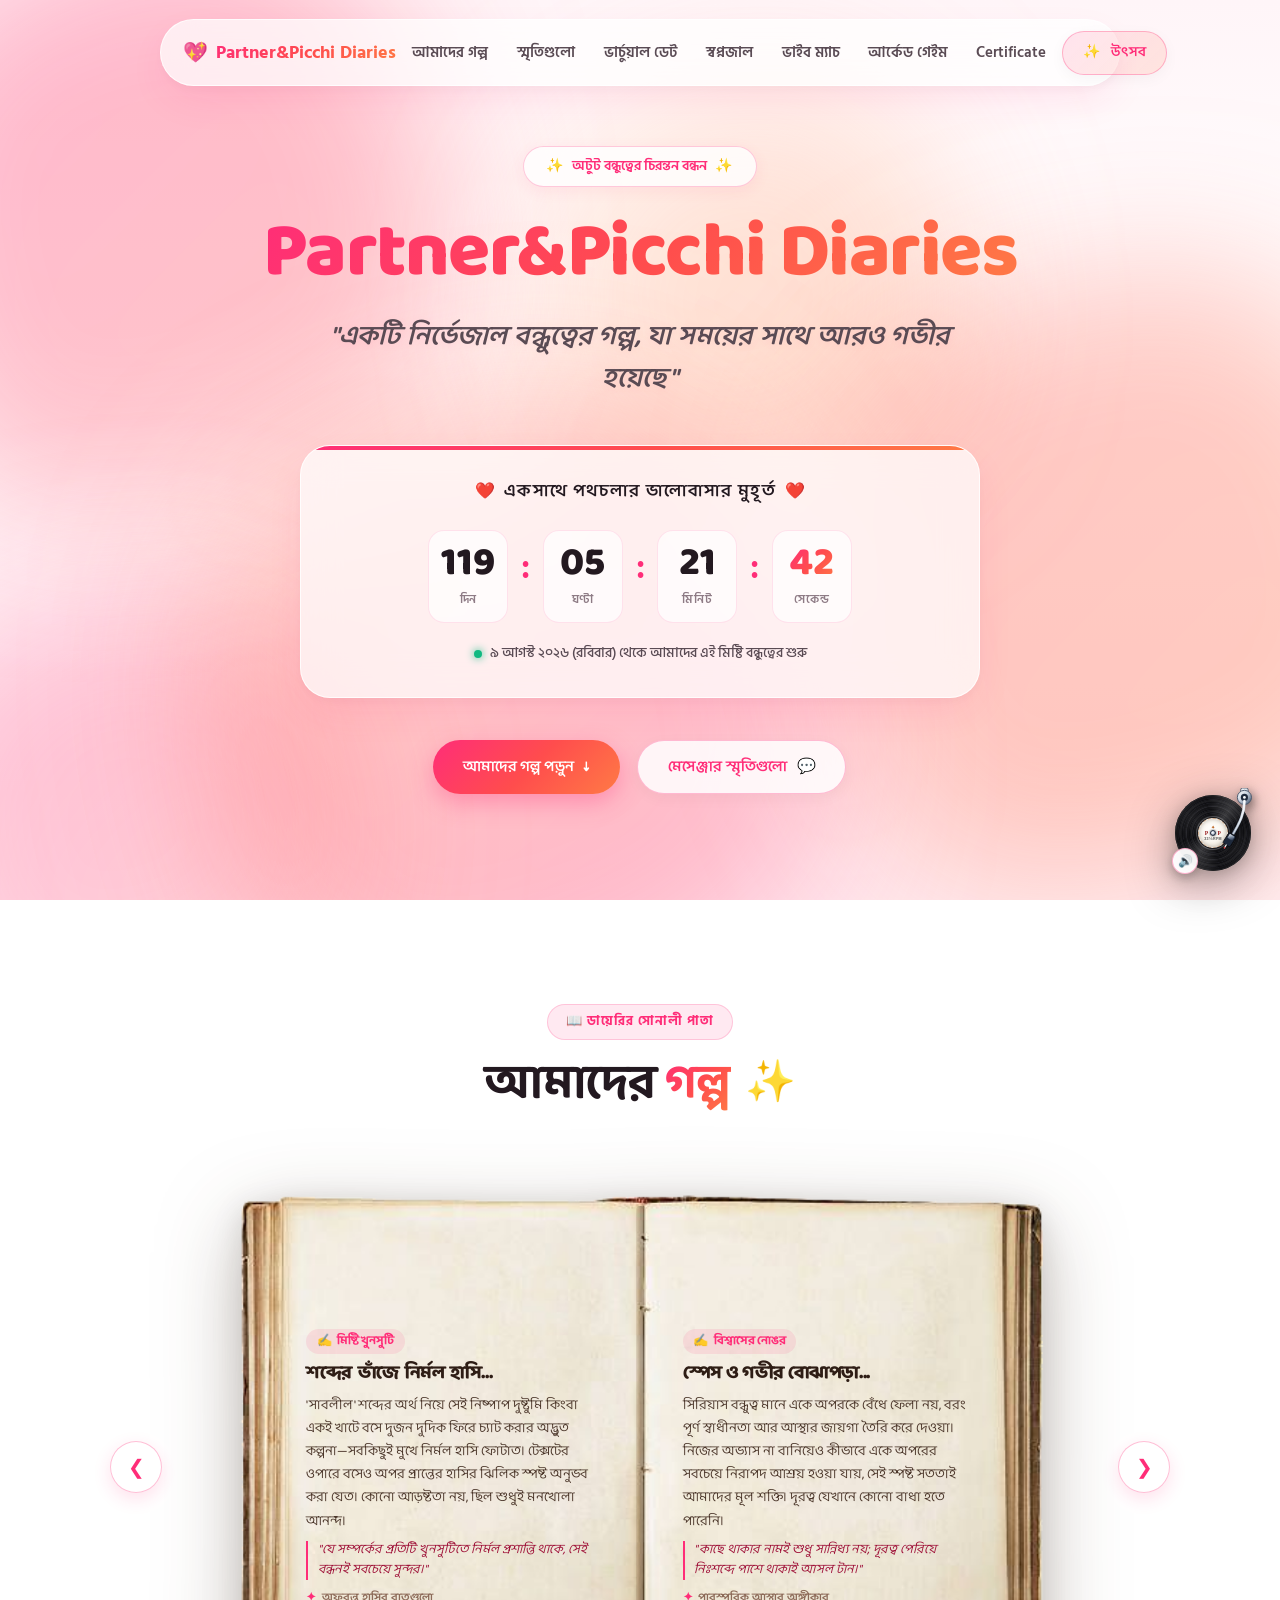
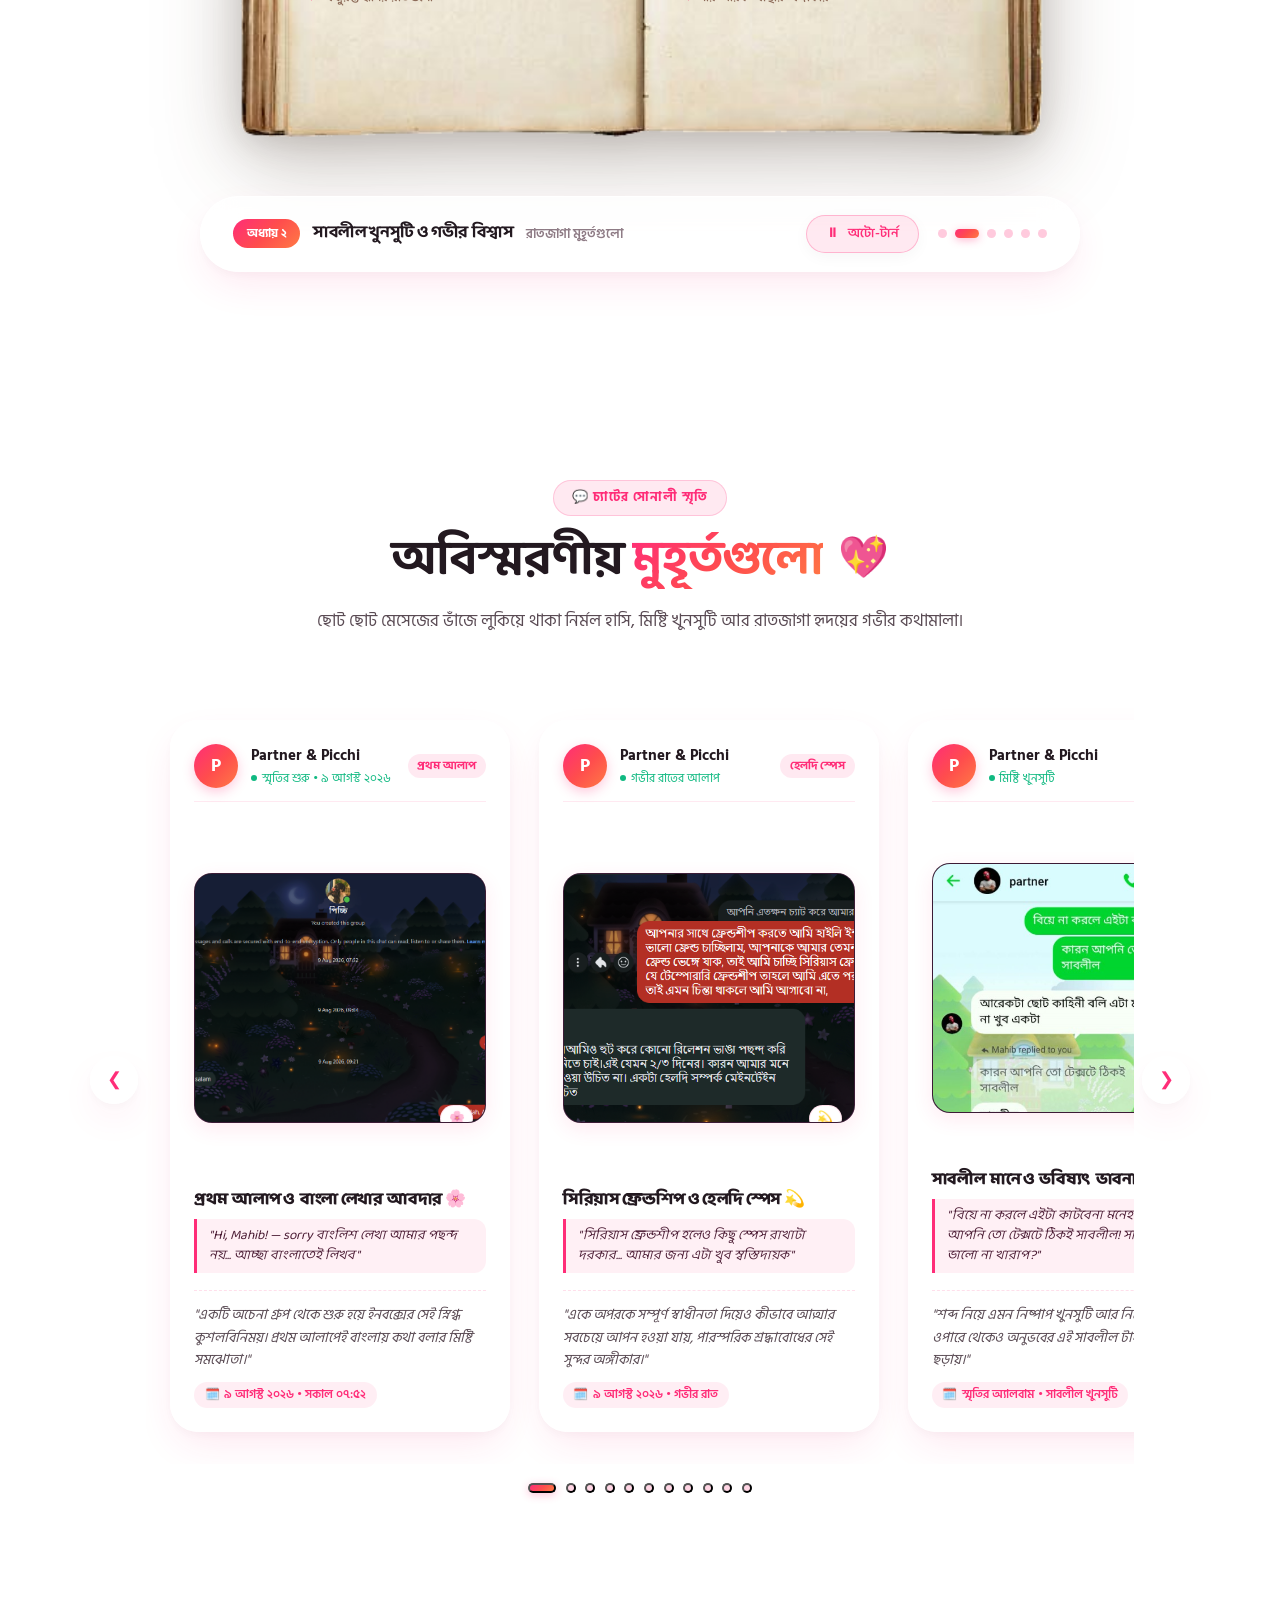
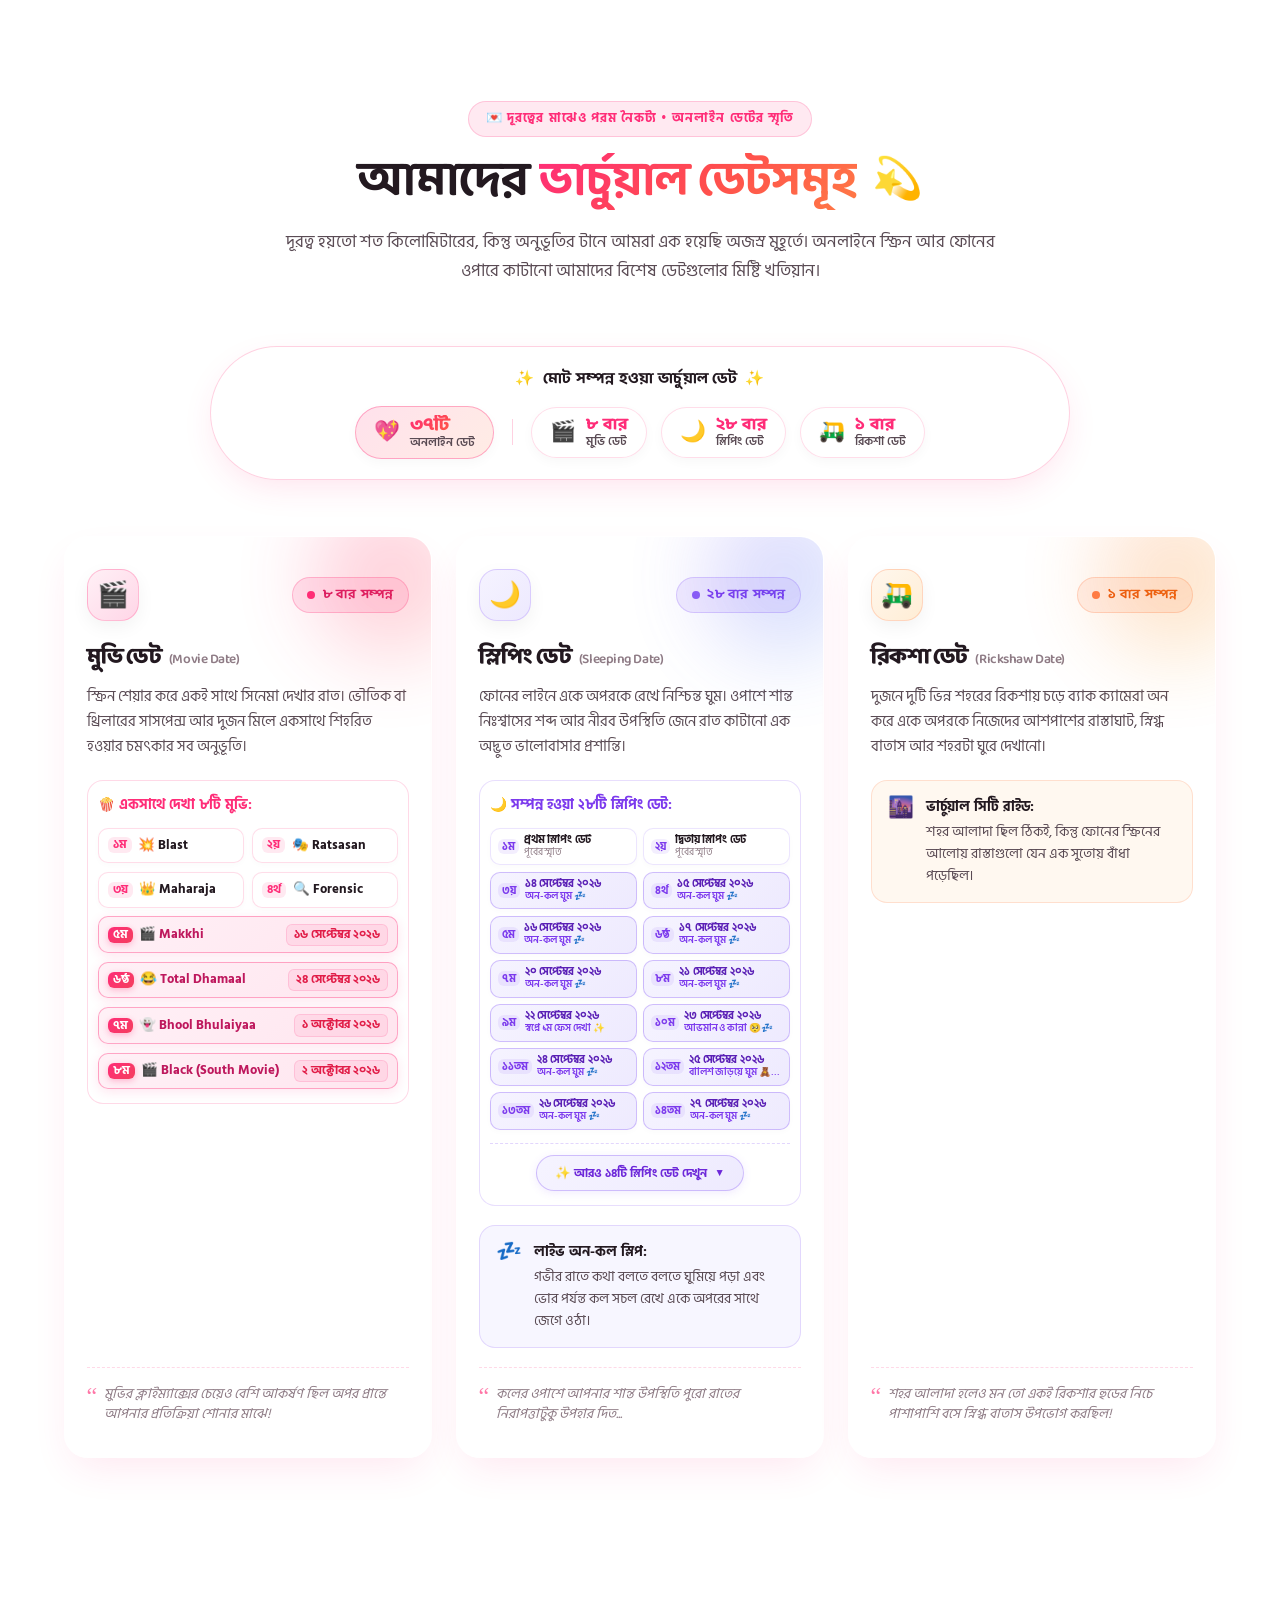
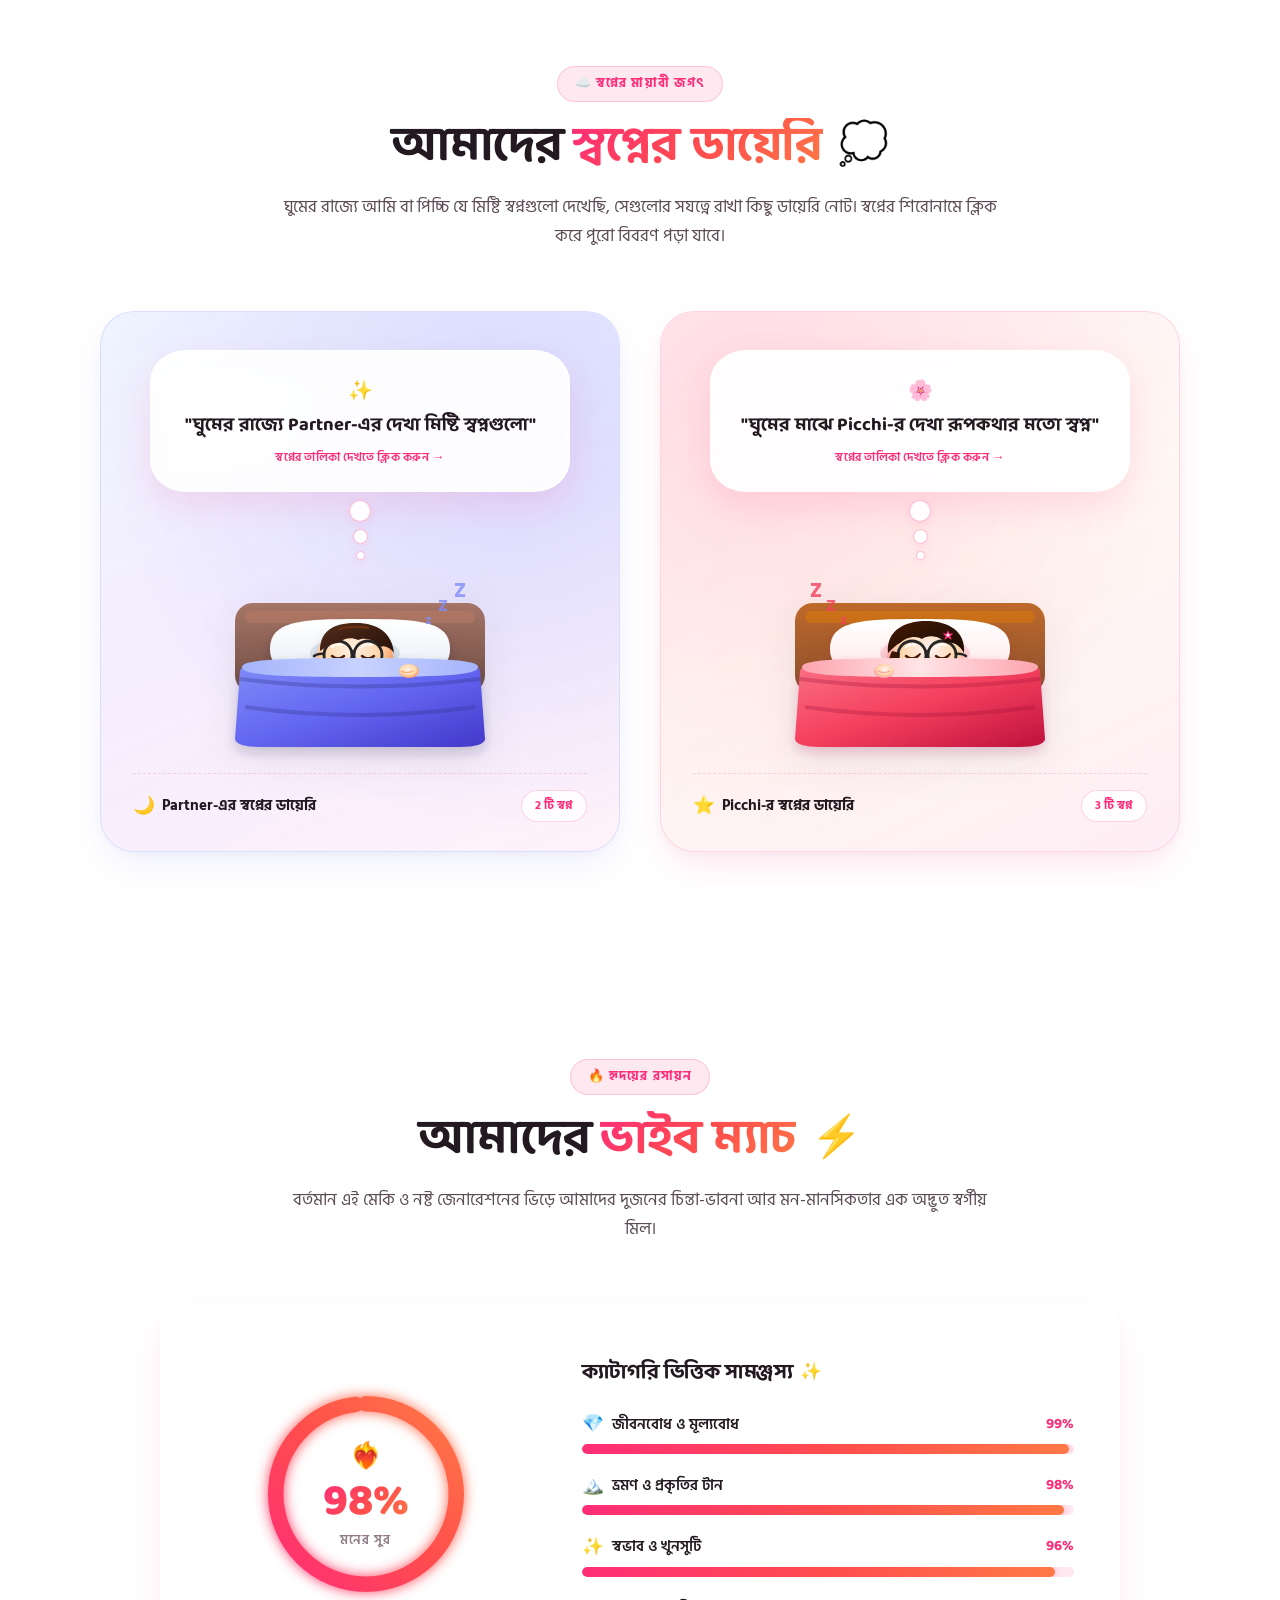
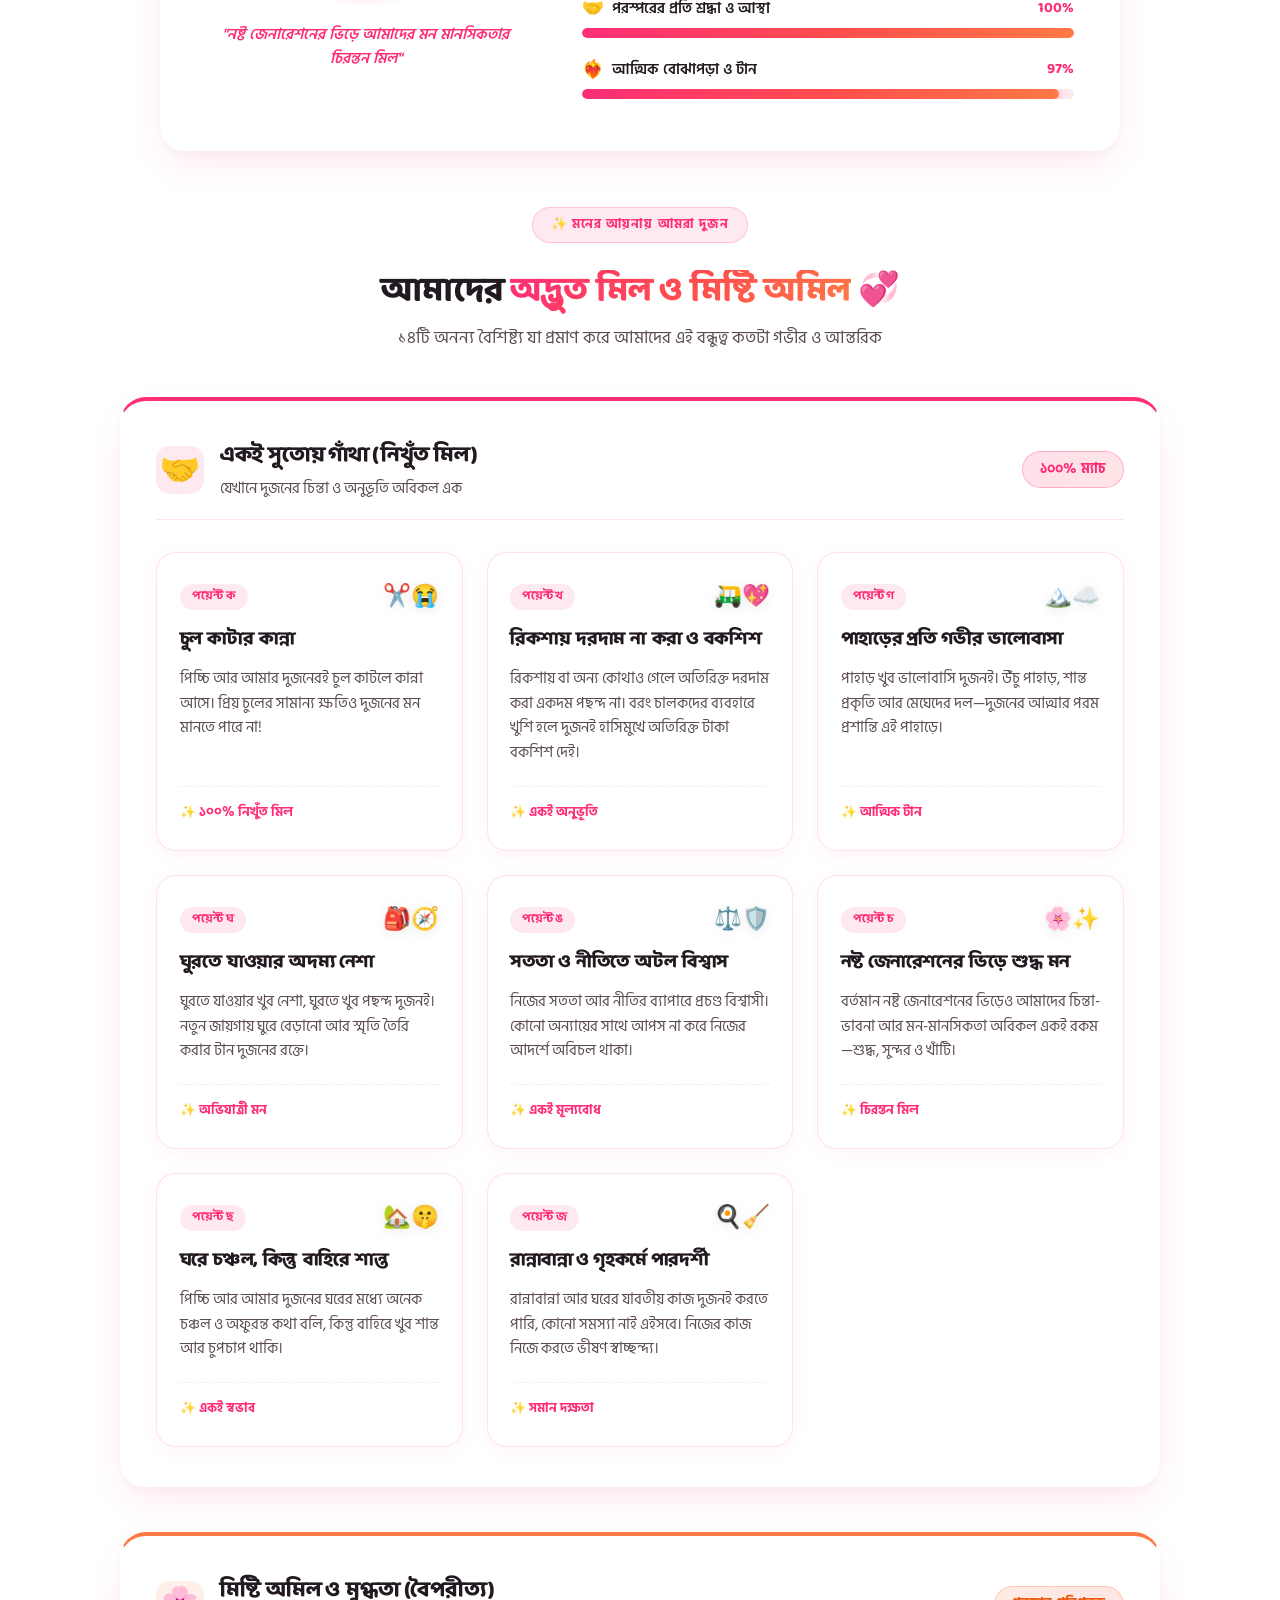
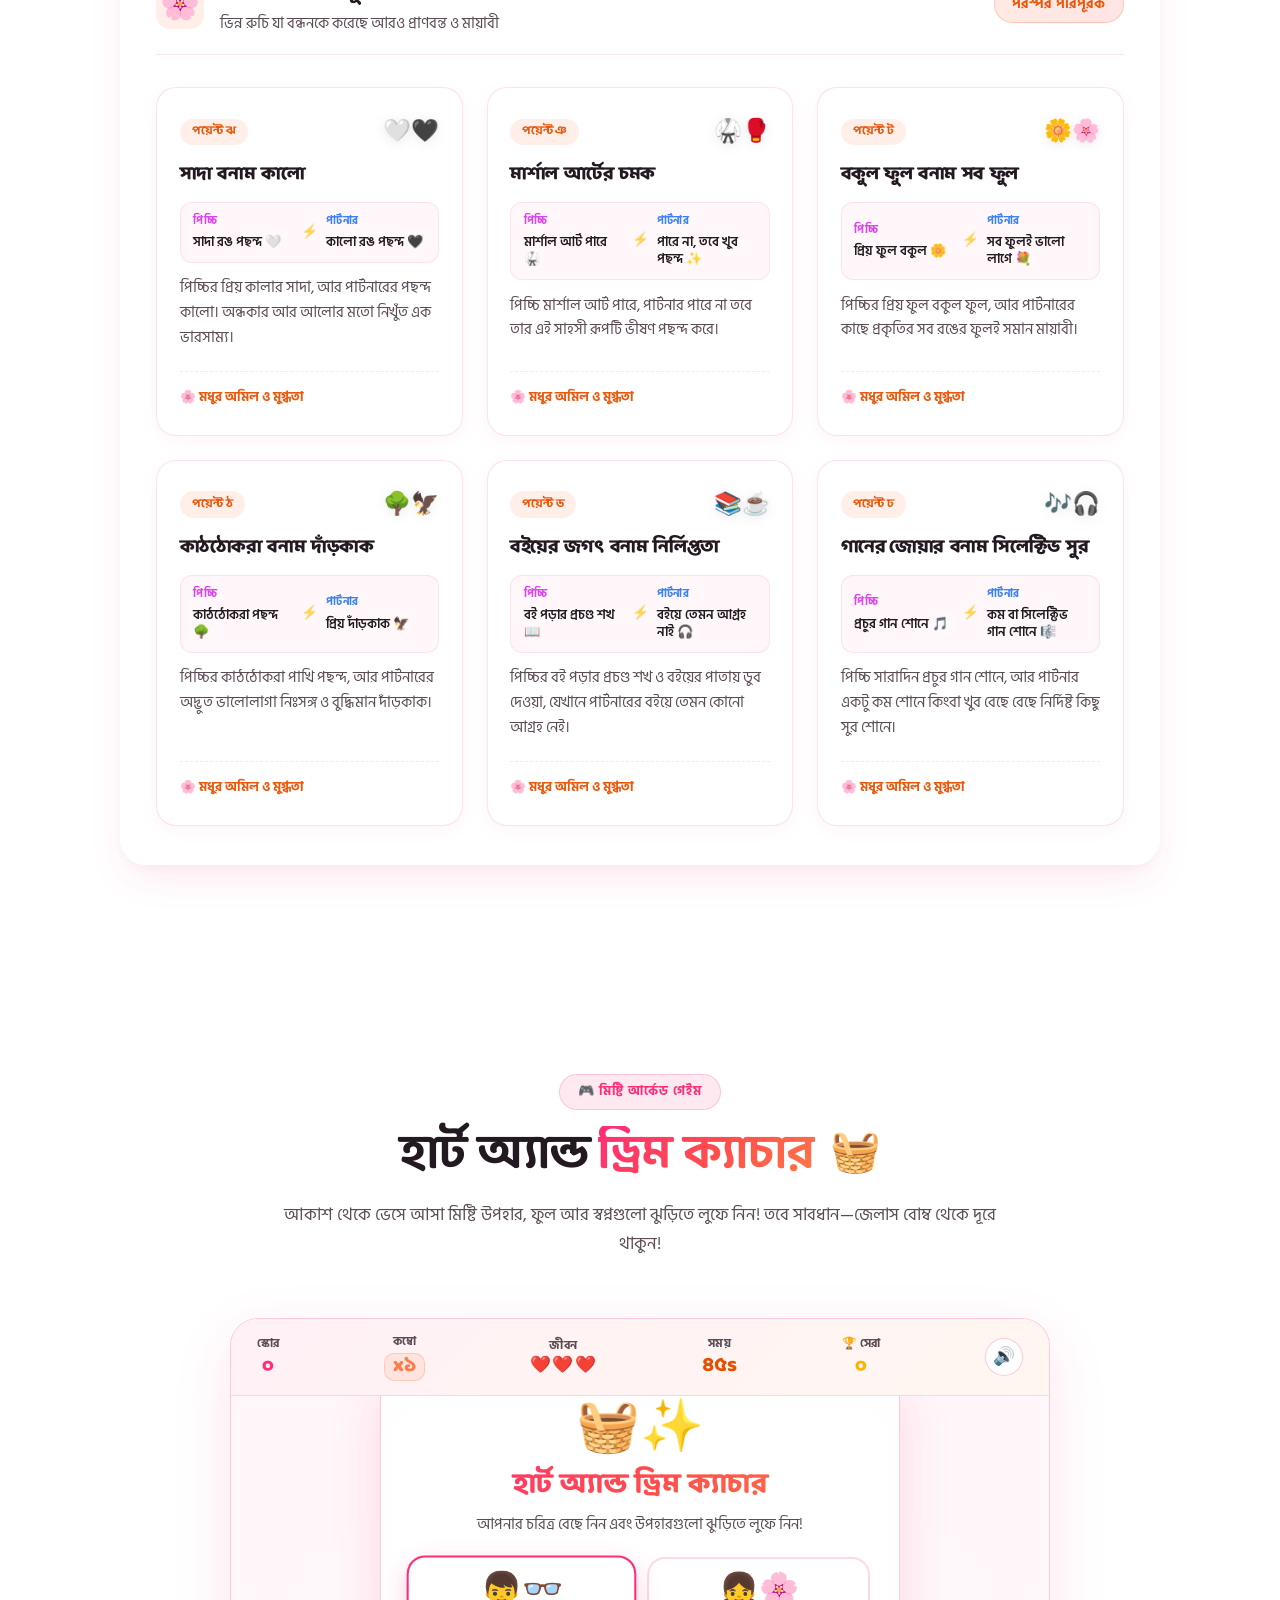
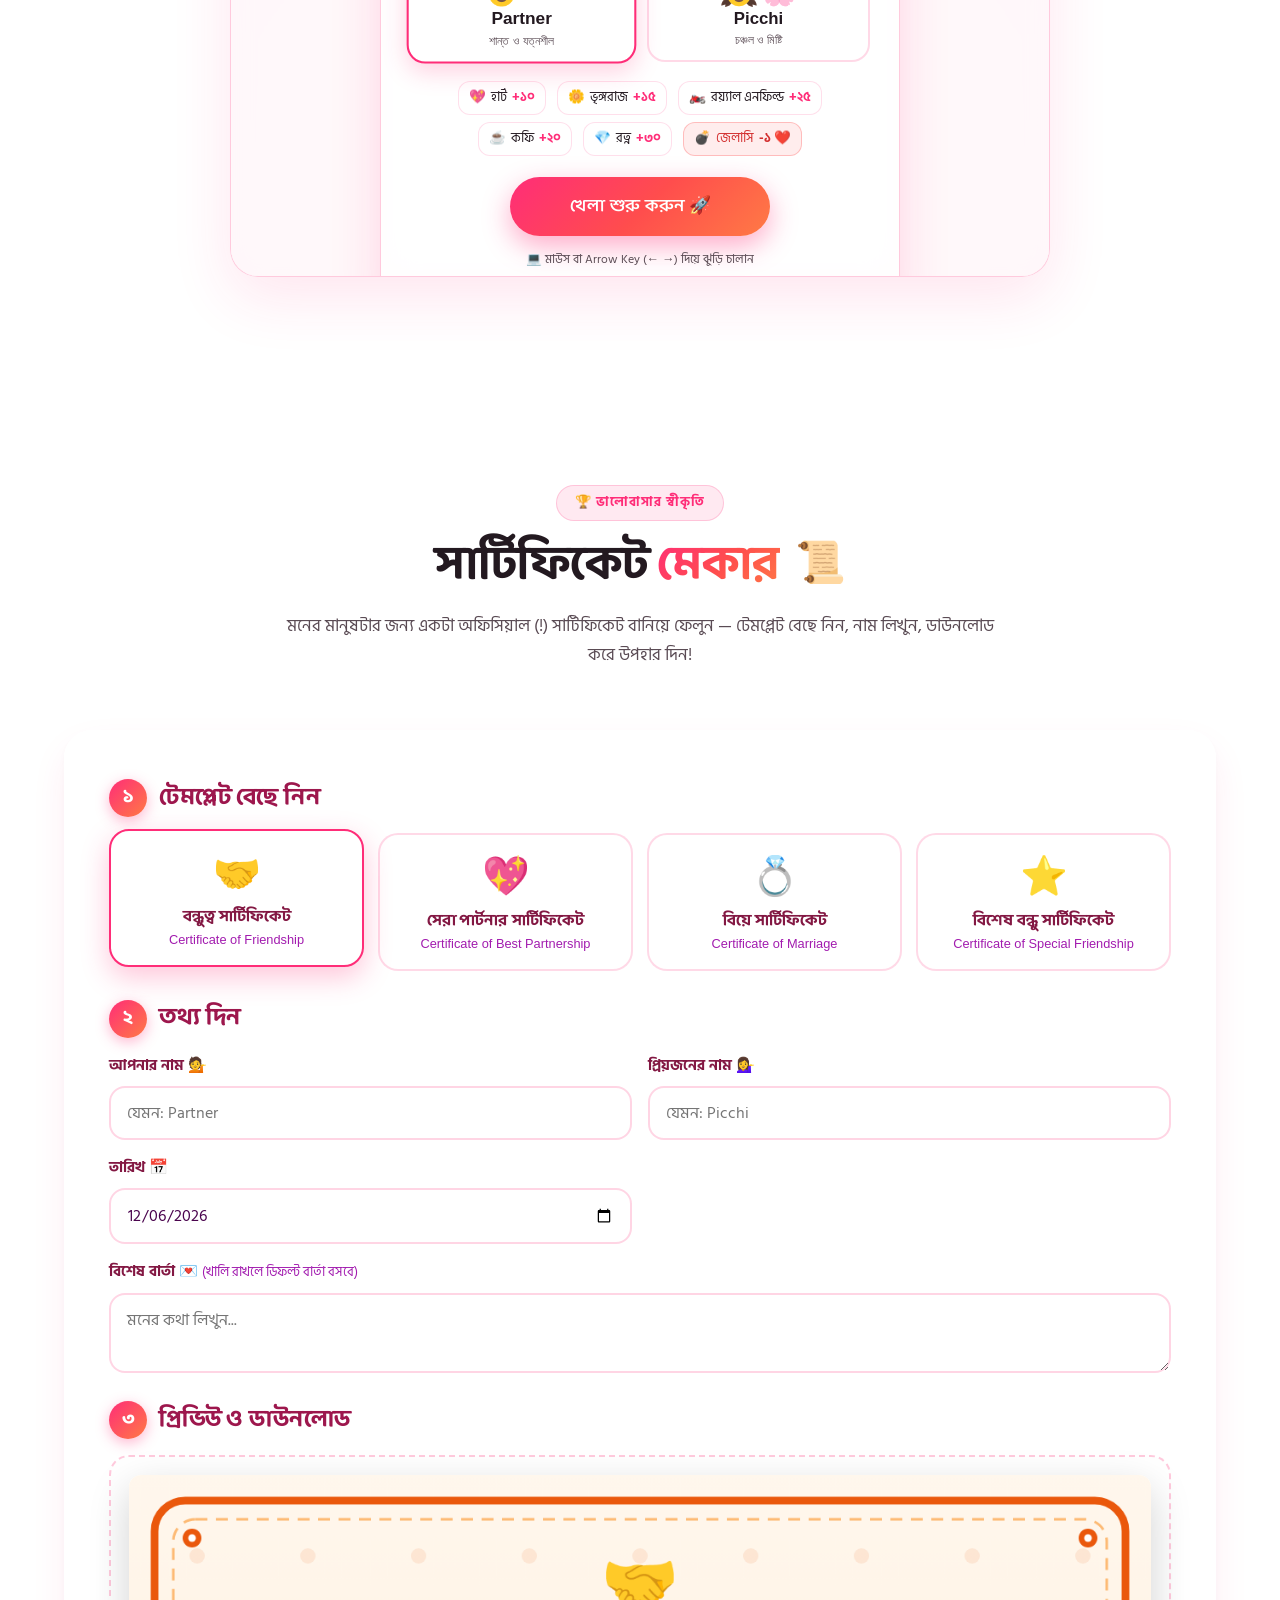
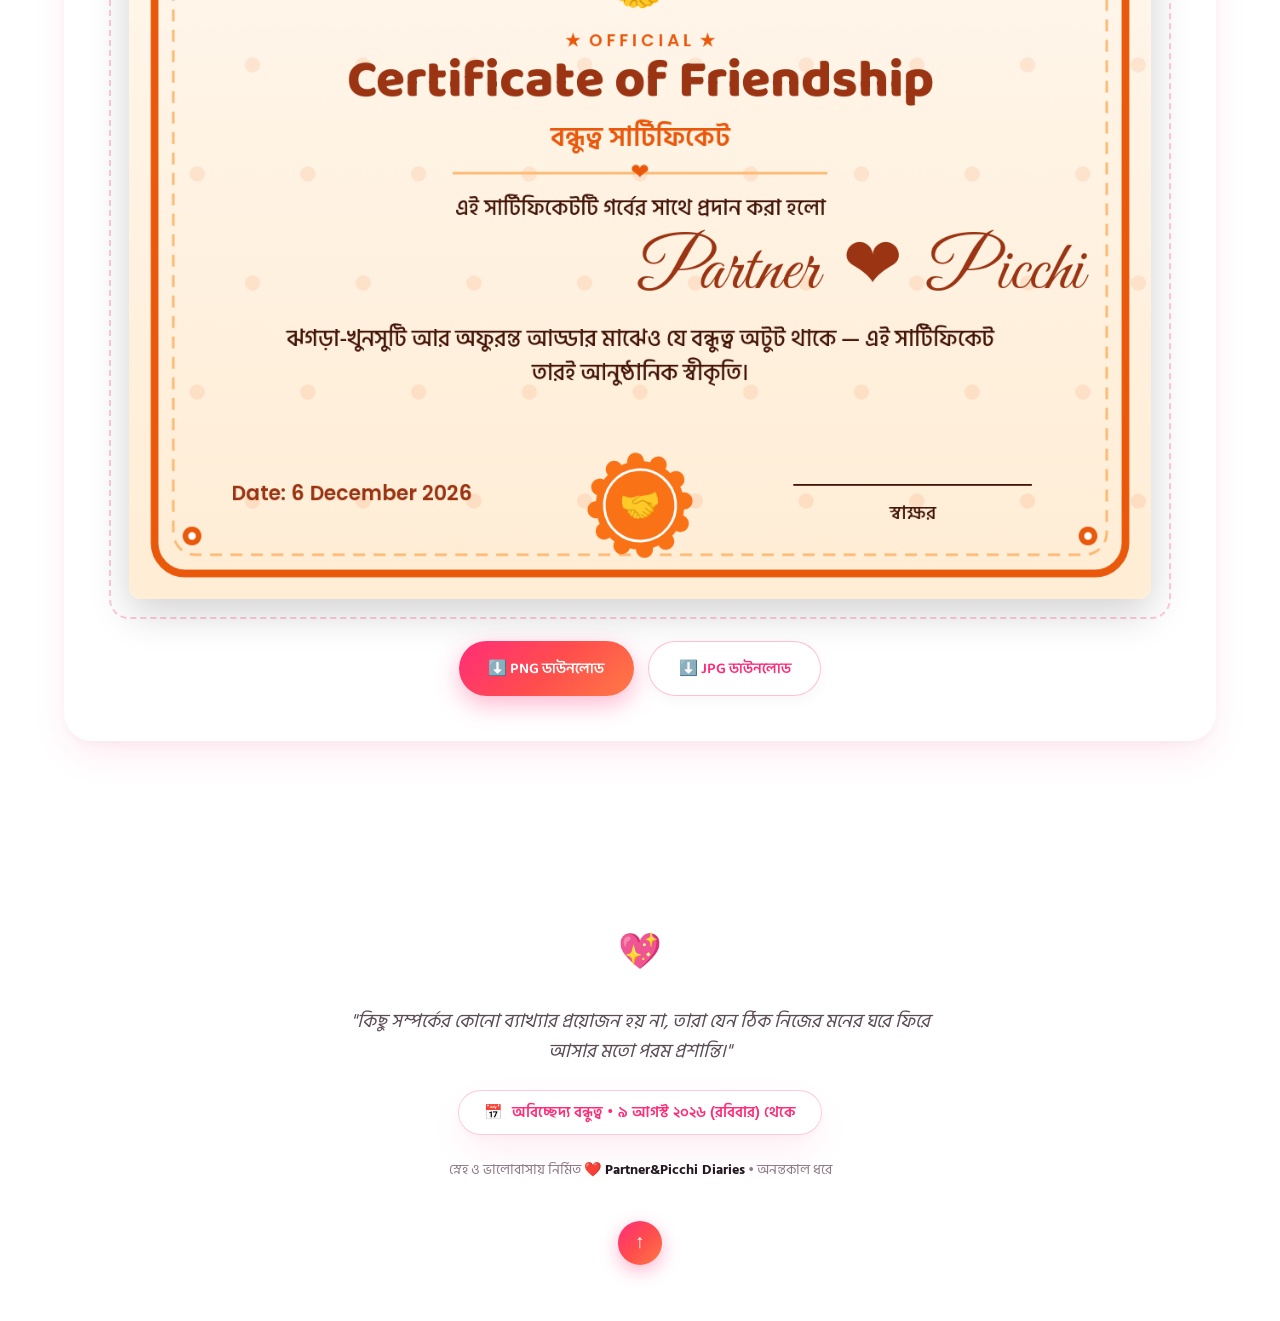
==== commit fb1932db: "Perf: defer cert.js loading" ====
--- a/index.html
+++ b/index.html
@@ -1201,6 +1201,6 @@
   </aside>
 
   <script src="script.js"></script>
-  <script src="cert.js"></script>
+  <script src="cert.js" defer></script>
 </body>
 </html>
--- a/style.css
+++ b/style.css
@@ -5456,3 +5456,72 @@
     grid-template-columns: repeat(2, 1fr);
   }
 }
+
+/* ==================== NAVBAR MOBILE OVERFLOW FIX (7 links) ==================== */
+@media (max-width: 768px) {
+  .navbar {
+    overflow: hidden; /* capsule kokhono leak korbe na */
+  }
+  .nav-links {
+    flex: 1 1 auto;
+    min-width: 0;
+    justify-content: flex-start;
+    overflow-x: auto;
+    overflow-y: hidden;
+    scrollbar-width: none;
+    -ms-overflow-style: none;
+    -webkit-overflow-scrolling: touch;
+  }
+  .nav-links::-webkit-scrollbar {
+    display: none;
+  }
+  .nav-links li {
+    flex-shrink: 0;
+  }
+}
+
+@media (max-width: 520px) {
+  .navbar {
+    gap: 0.3rem;
+  }
+  .nav-links {
+    gap: 0.42rem;
+  }
+}
+
+@media (max-width: 375px) {
+  .navbar .sparkle-pill .btn-text {
+    display: none; /* tiny screen e shudhu icon */
+  }
+  .navbar .sparkle-pill {
+    padding: 0.18rem 0.42rem;
+  }
+  .nav-links {
+    gap: 0.3rem;
+  }
+  .nav-links a {
+    font-size: 0.6rem;
+  }
+}
+
+@media (max-width: 350px) {
+  .nav-logo {
+    font-size: 0.6rem;
+  }
+  .nav-links a {
+    font-size: 0.58rem;
+  }
+}
+
+/* ==================== CERT FORM OVERFLOW FIX ==================== */
+.cert-field {
+  min-width: 0; /* grid item blowout protirodh */
+}
+.cert-input {
+  max-width: 100%;
+  min-width: 0;
+}
+input[type="date"].cert-input {
+  min-height: 52px;
+  -webkit-min-logical-width: 100%;
+}
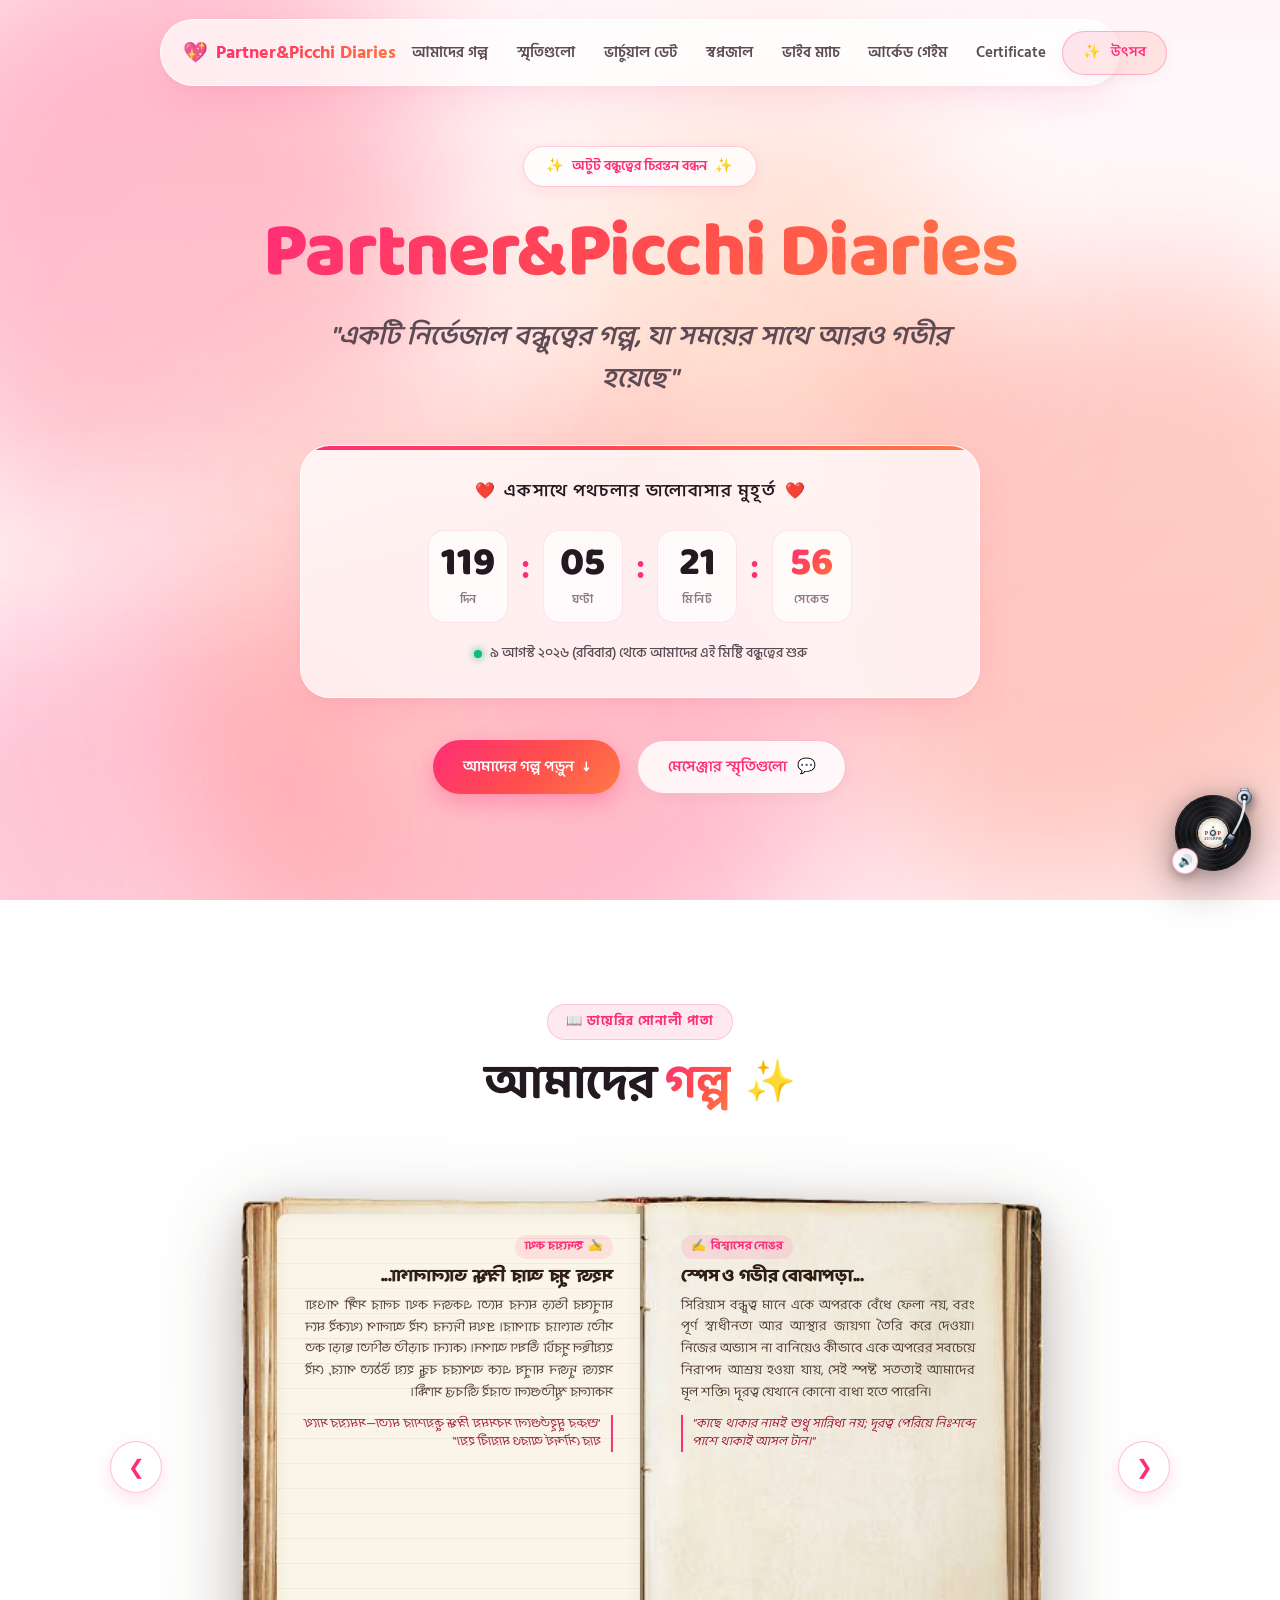
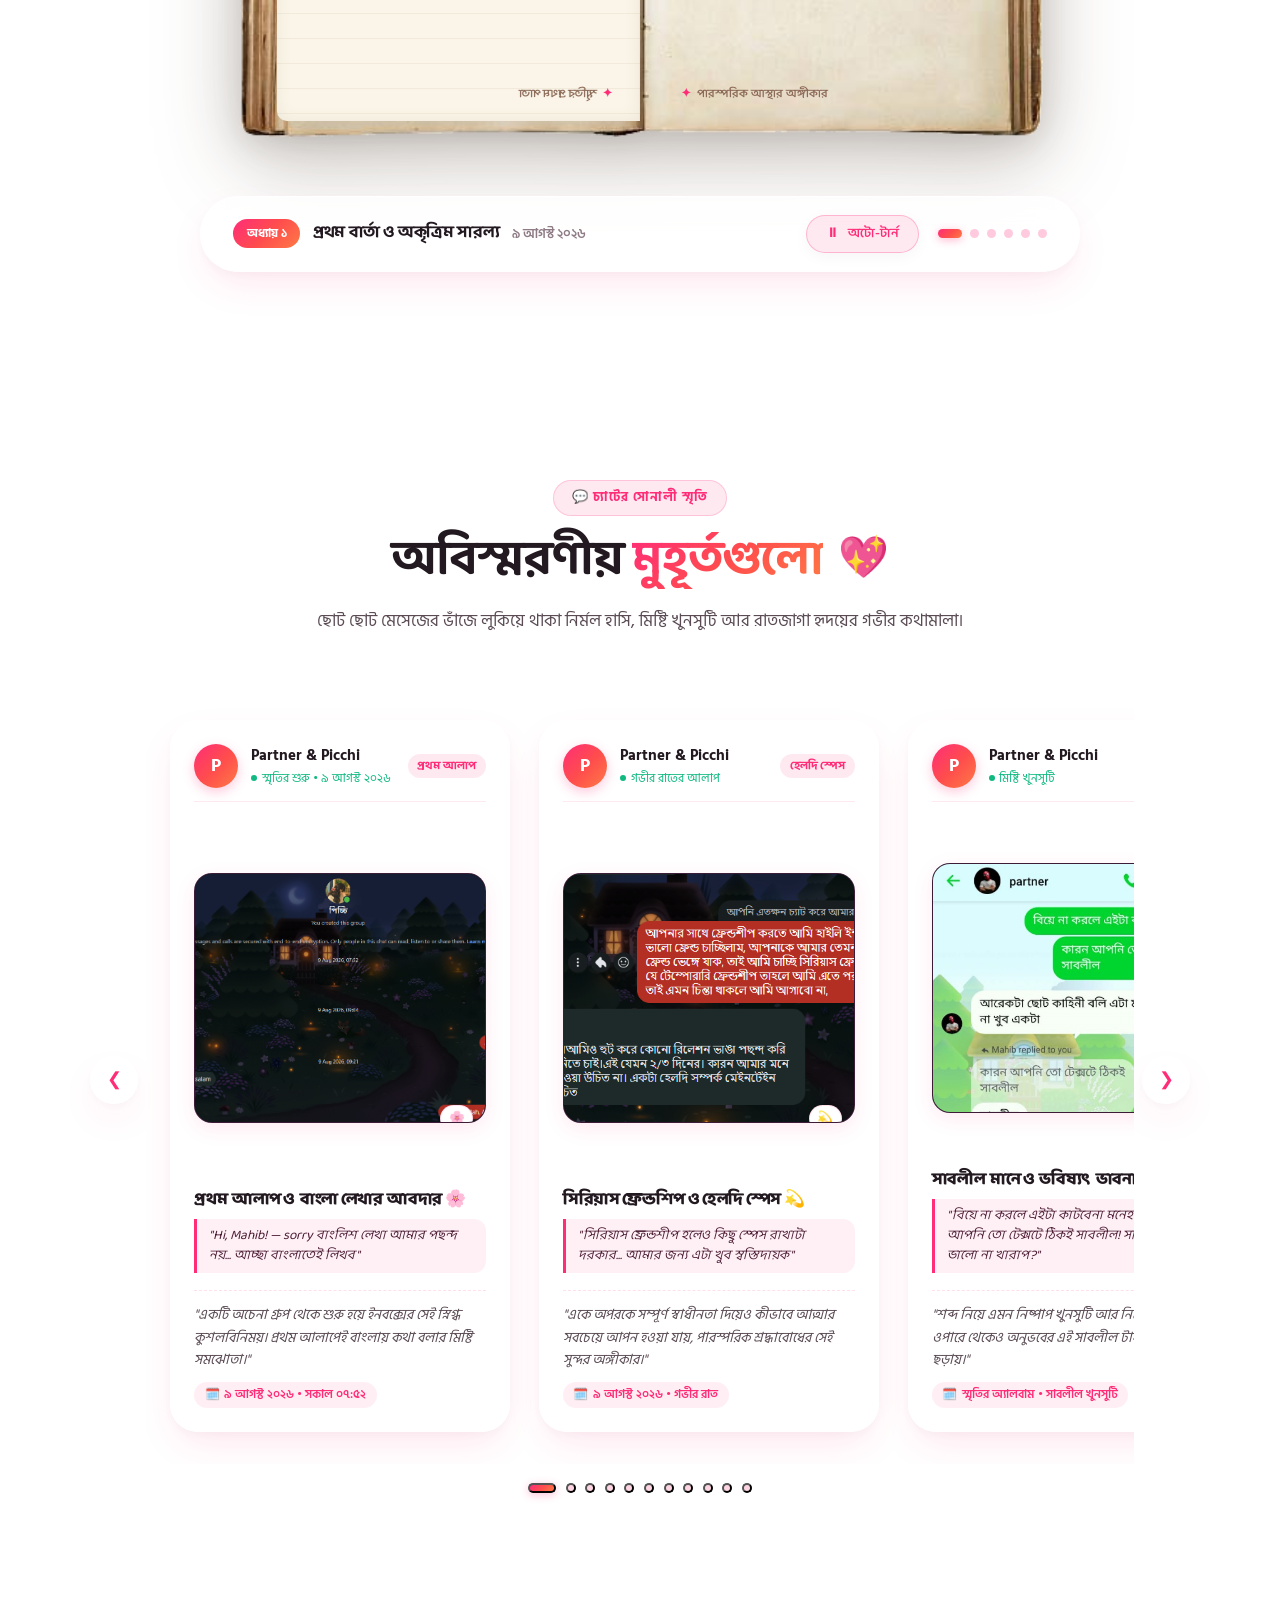
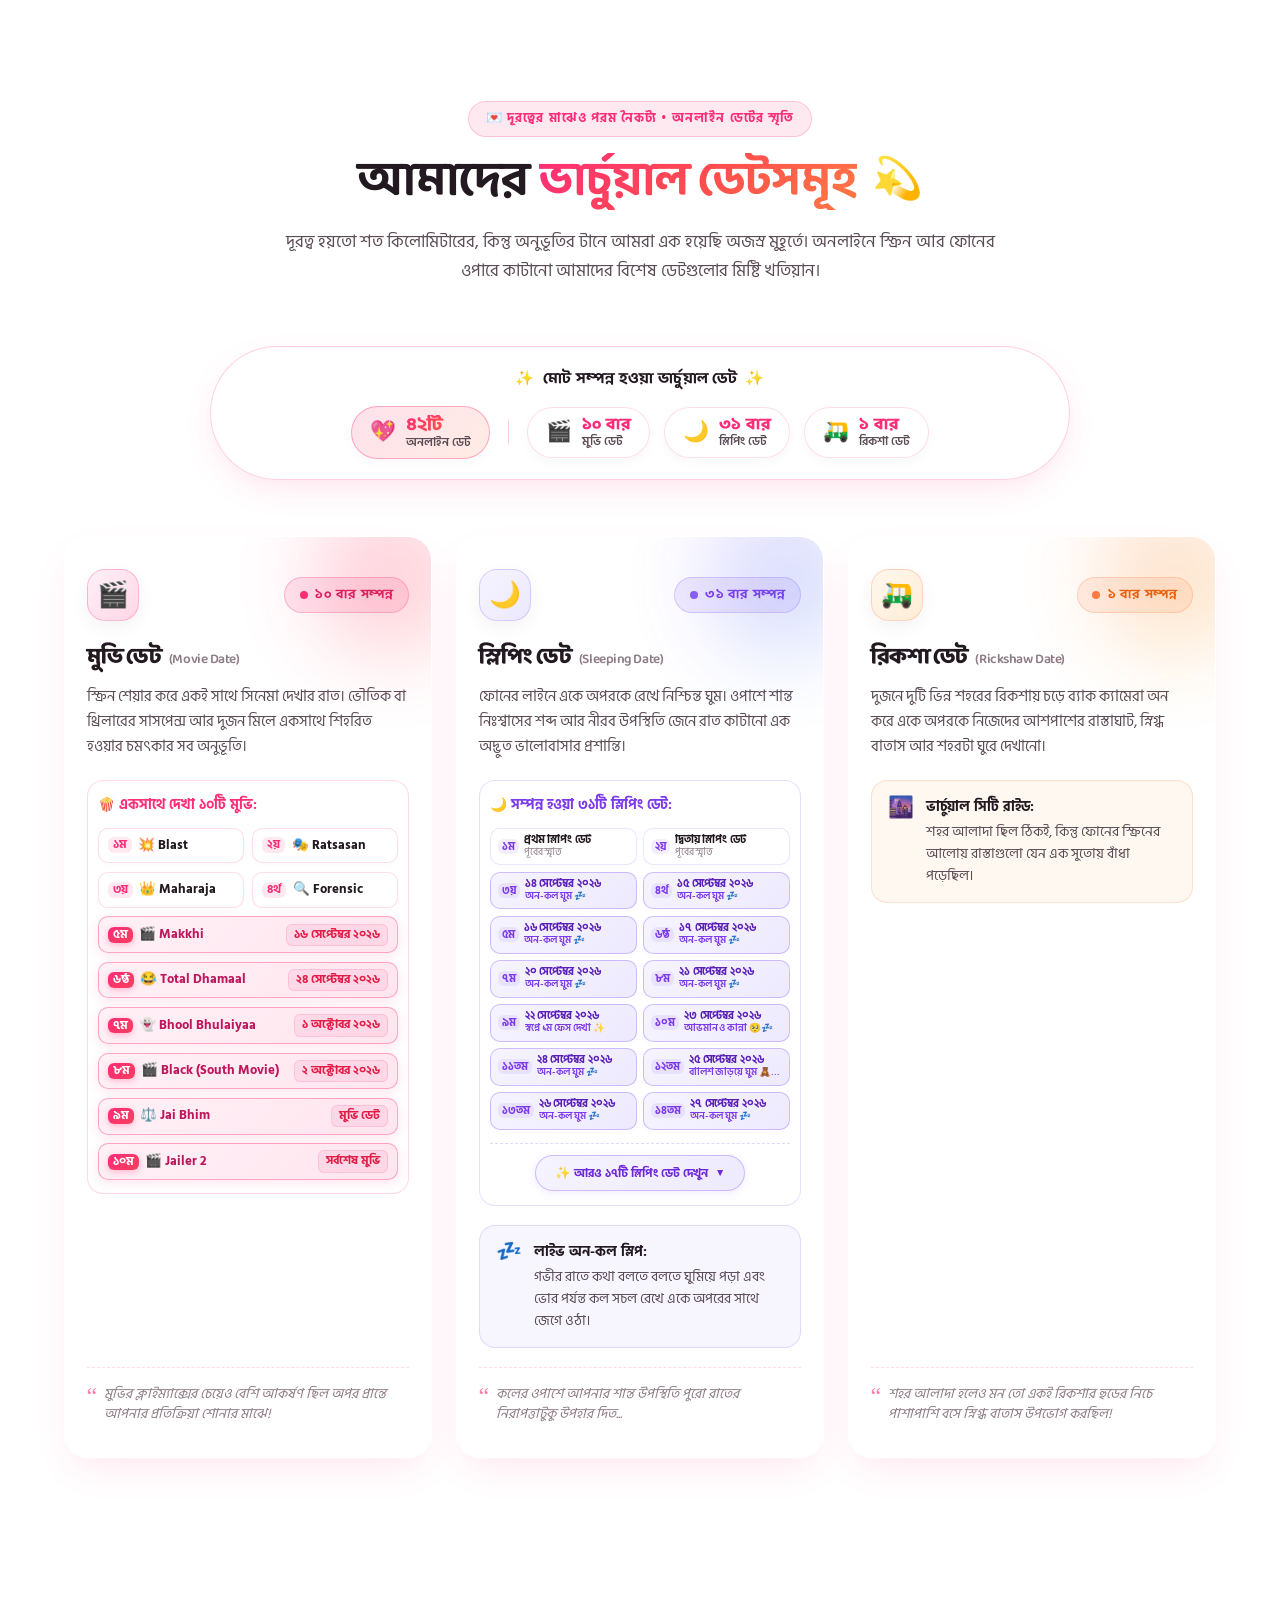
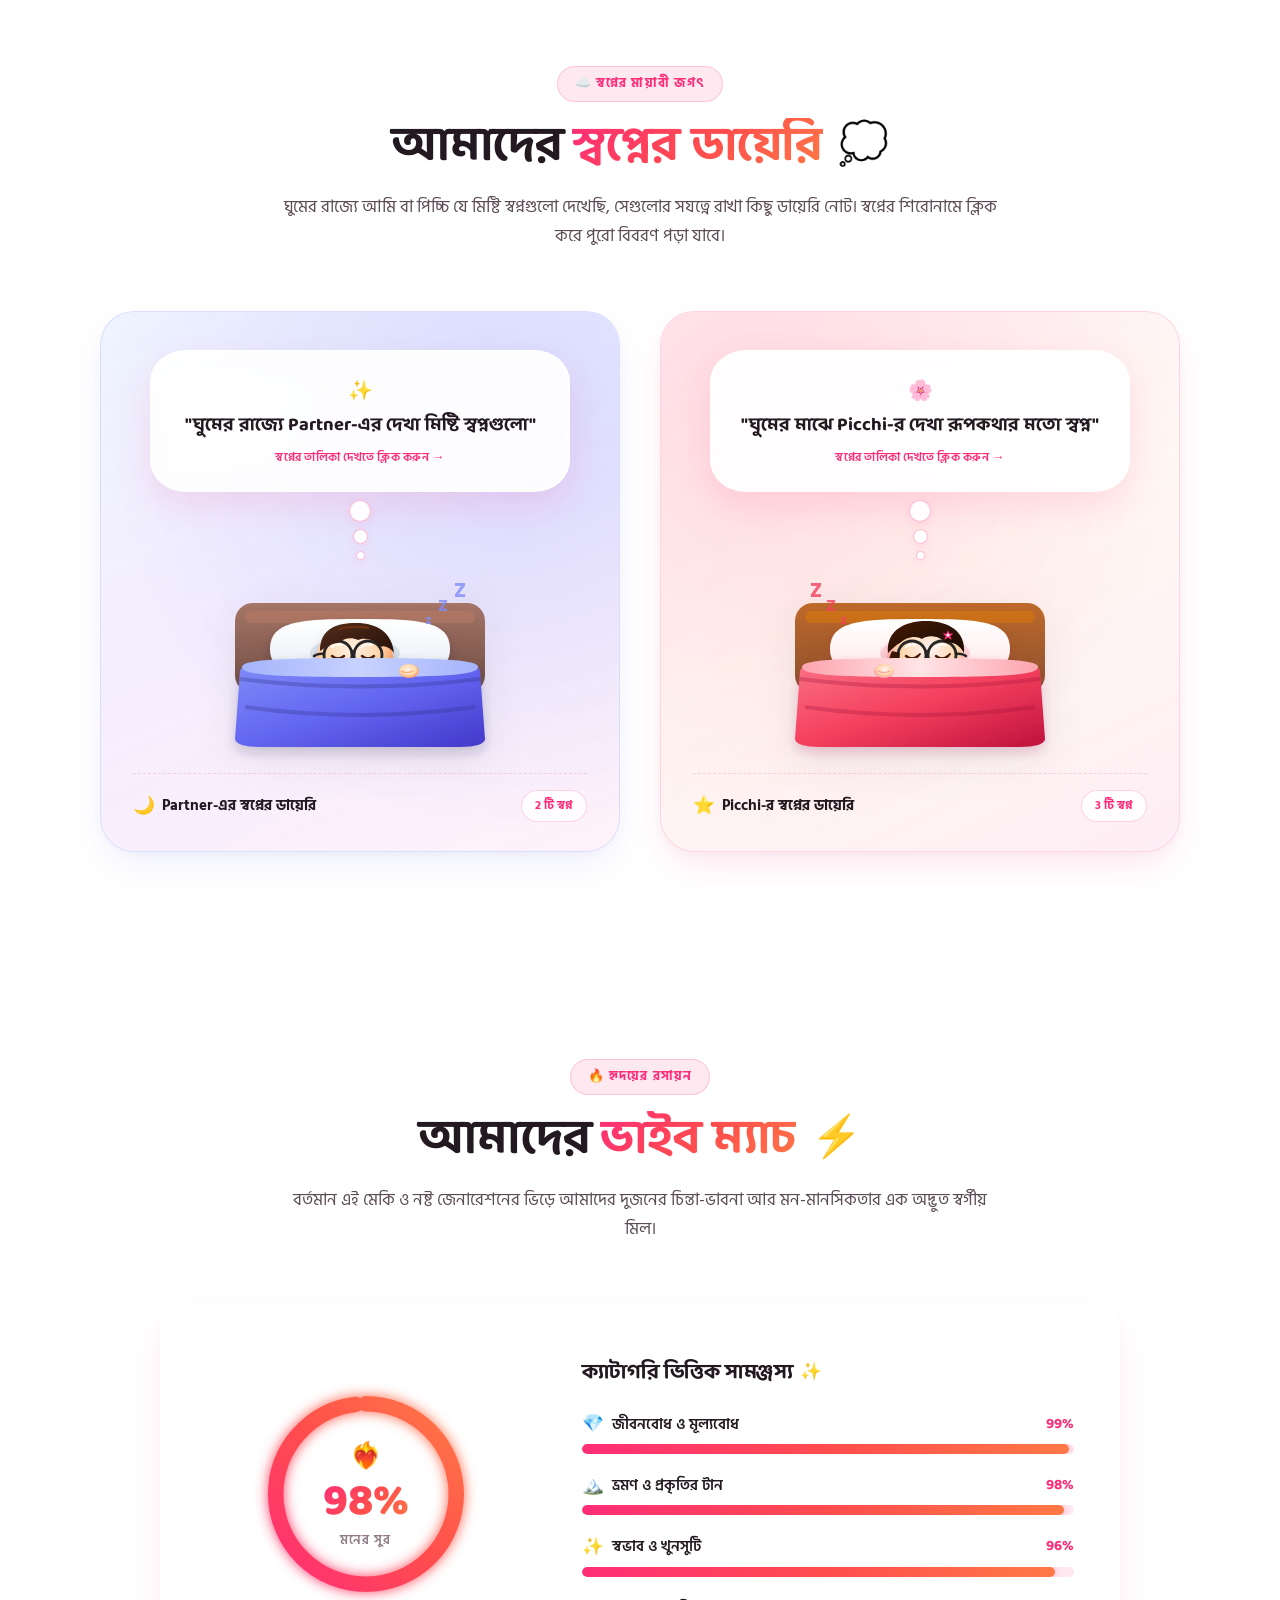
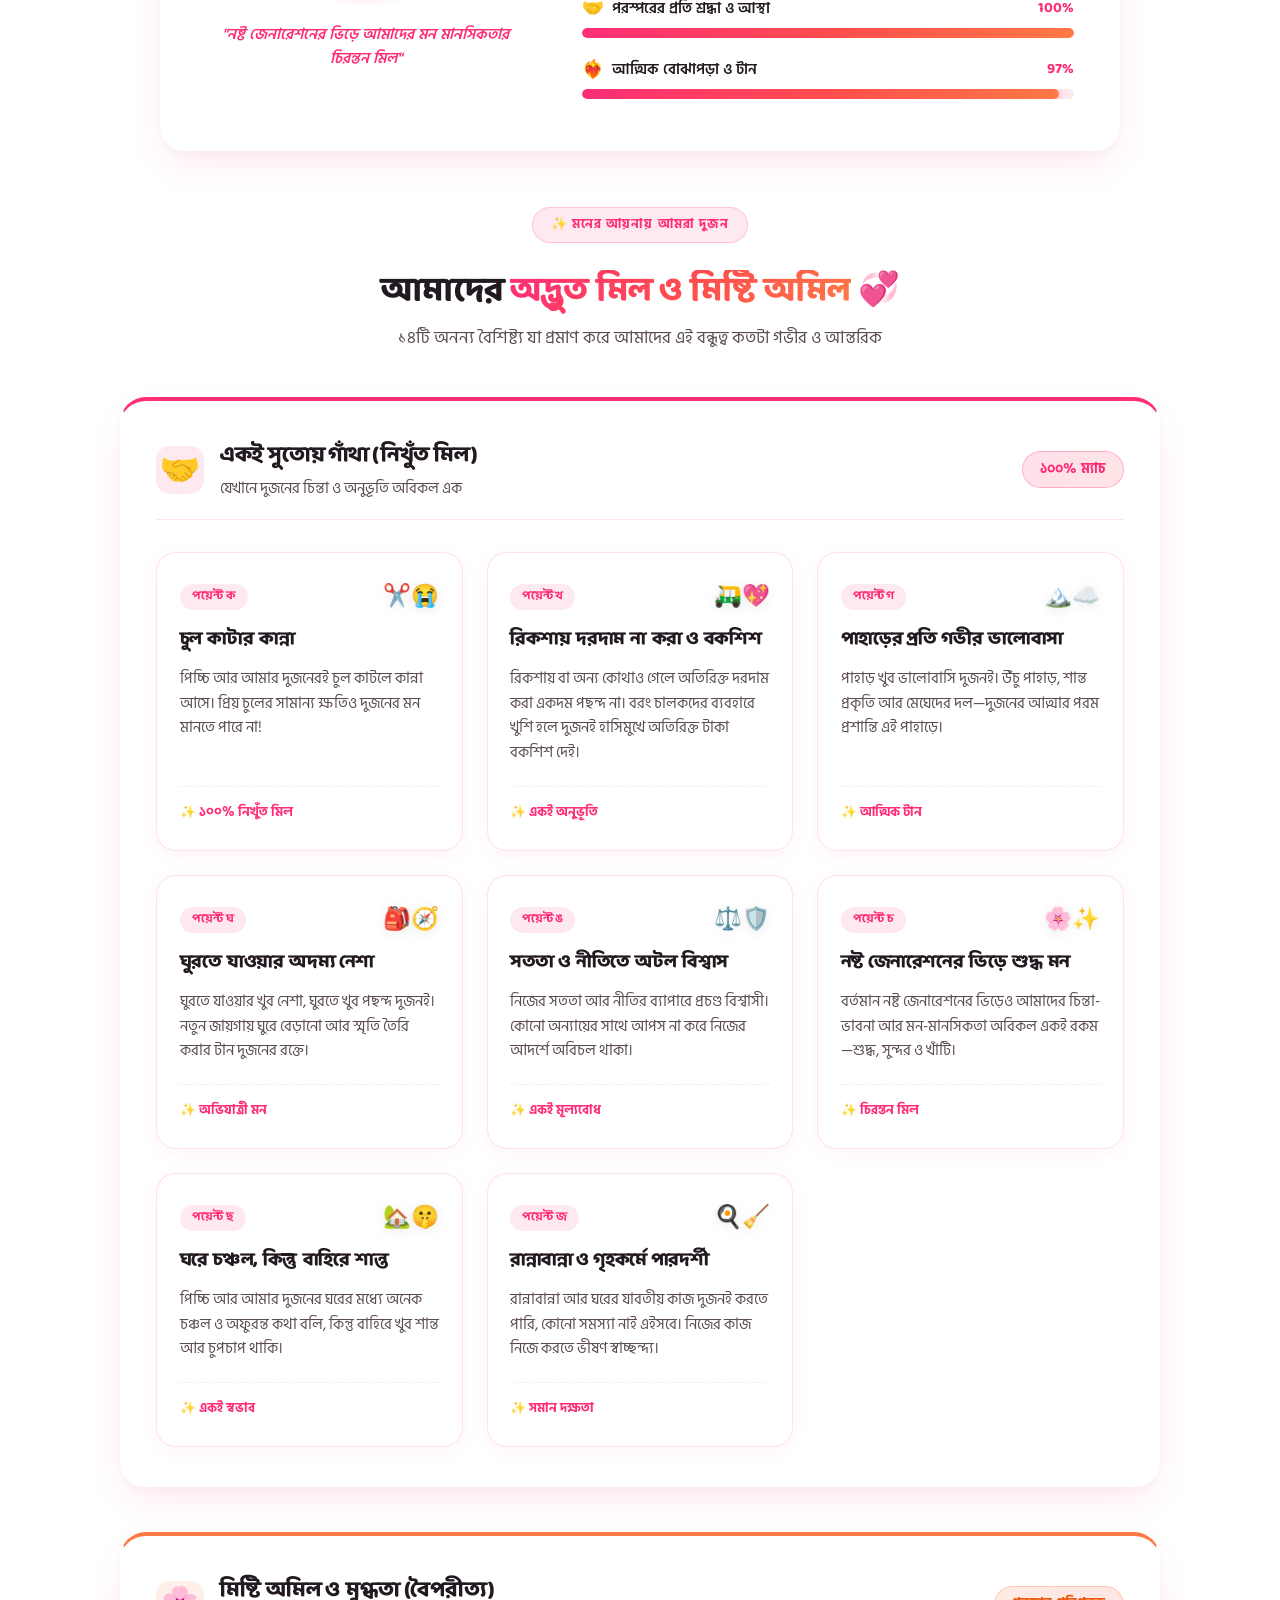
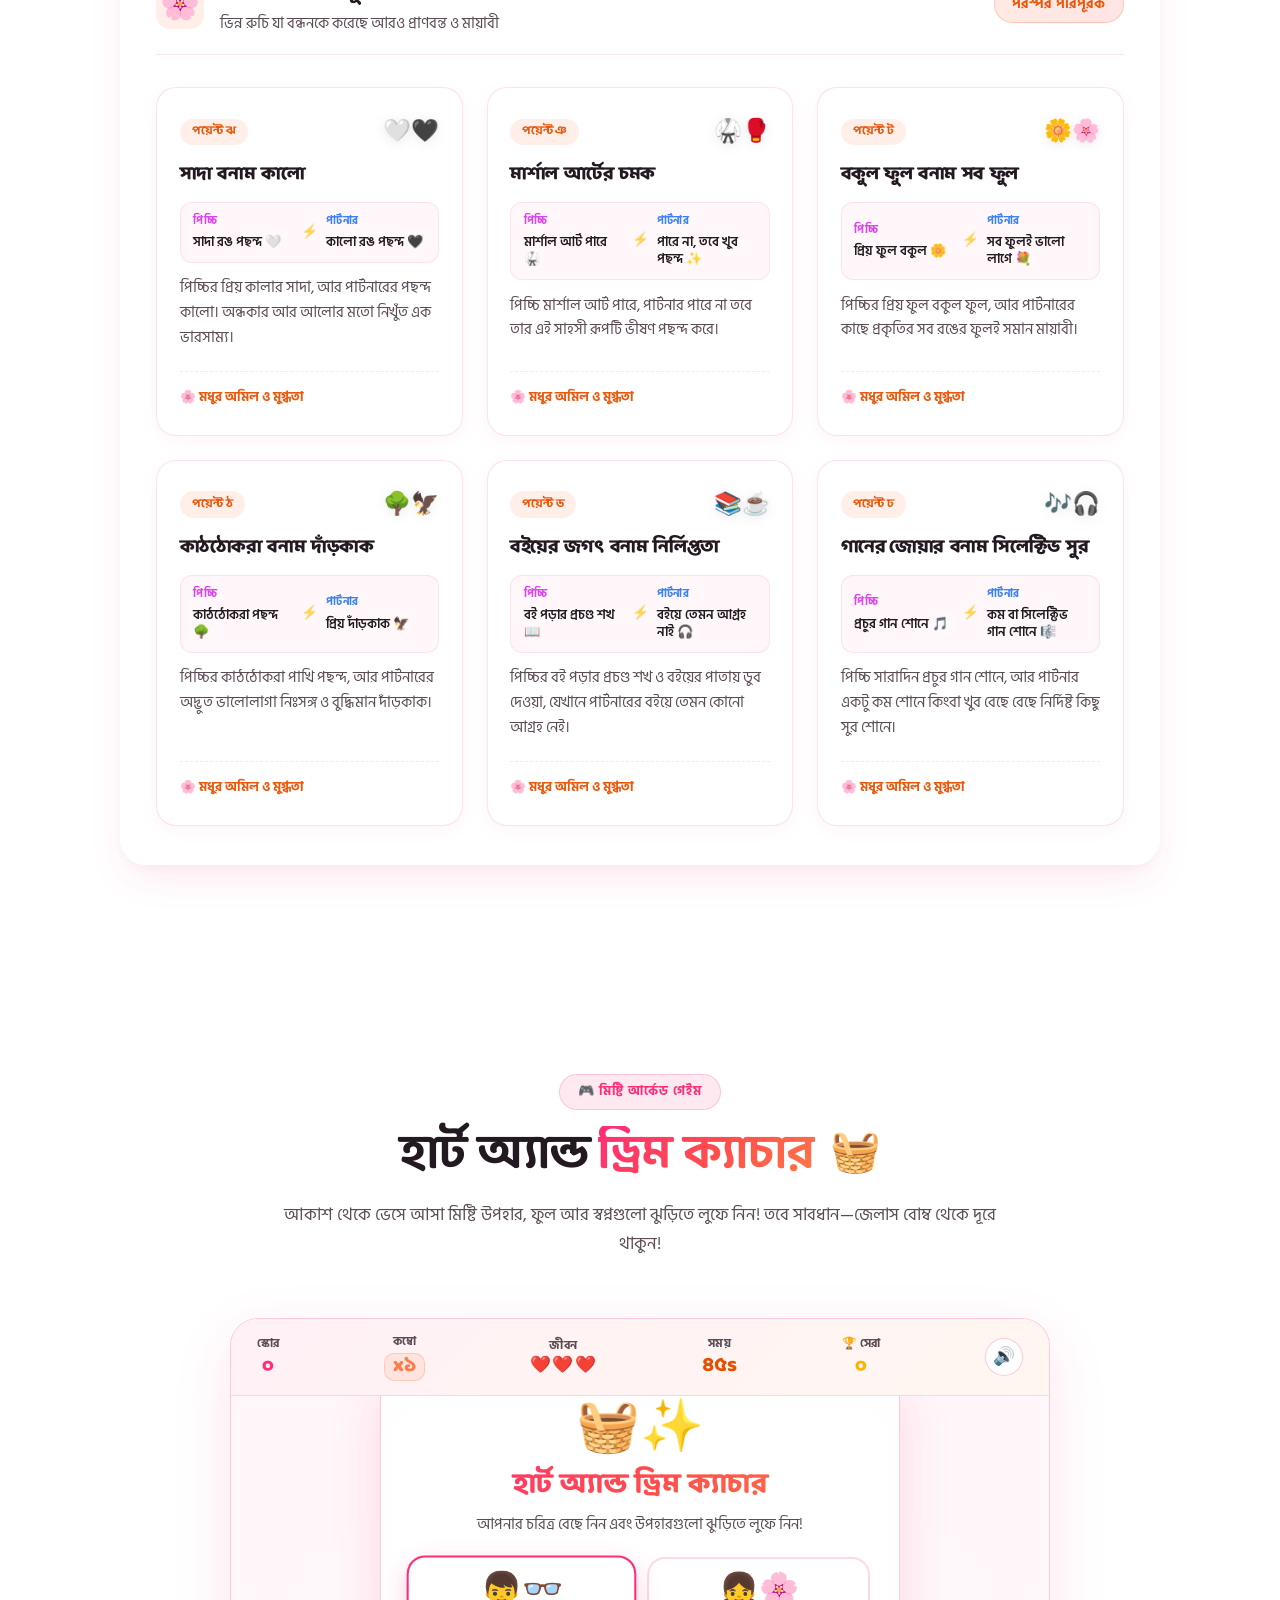
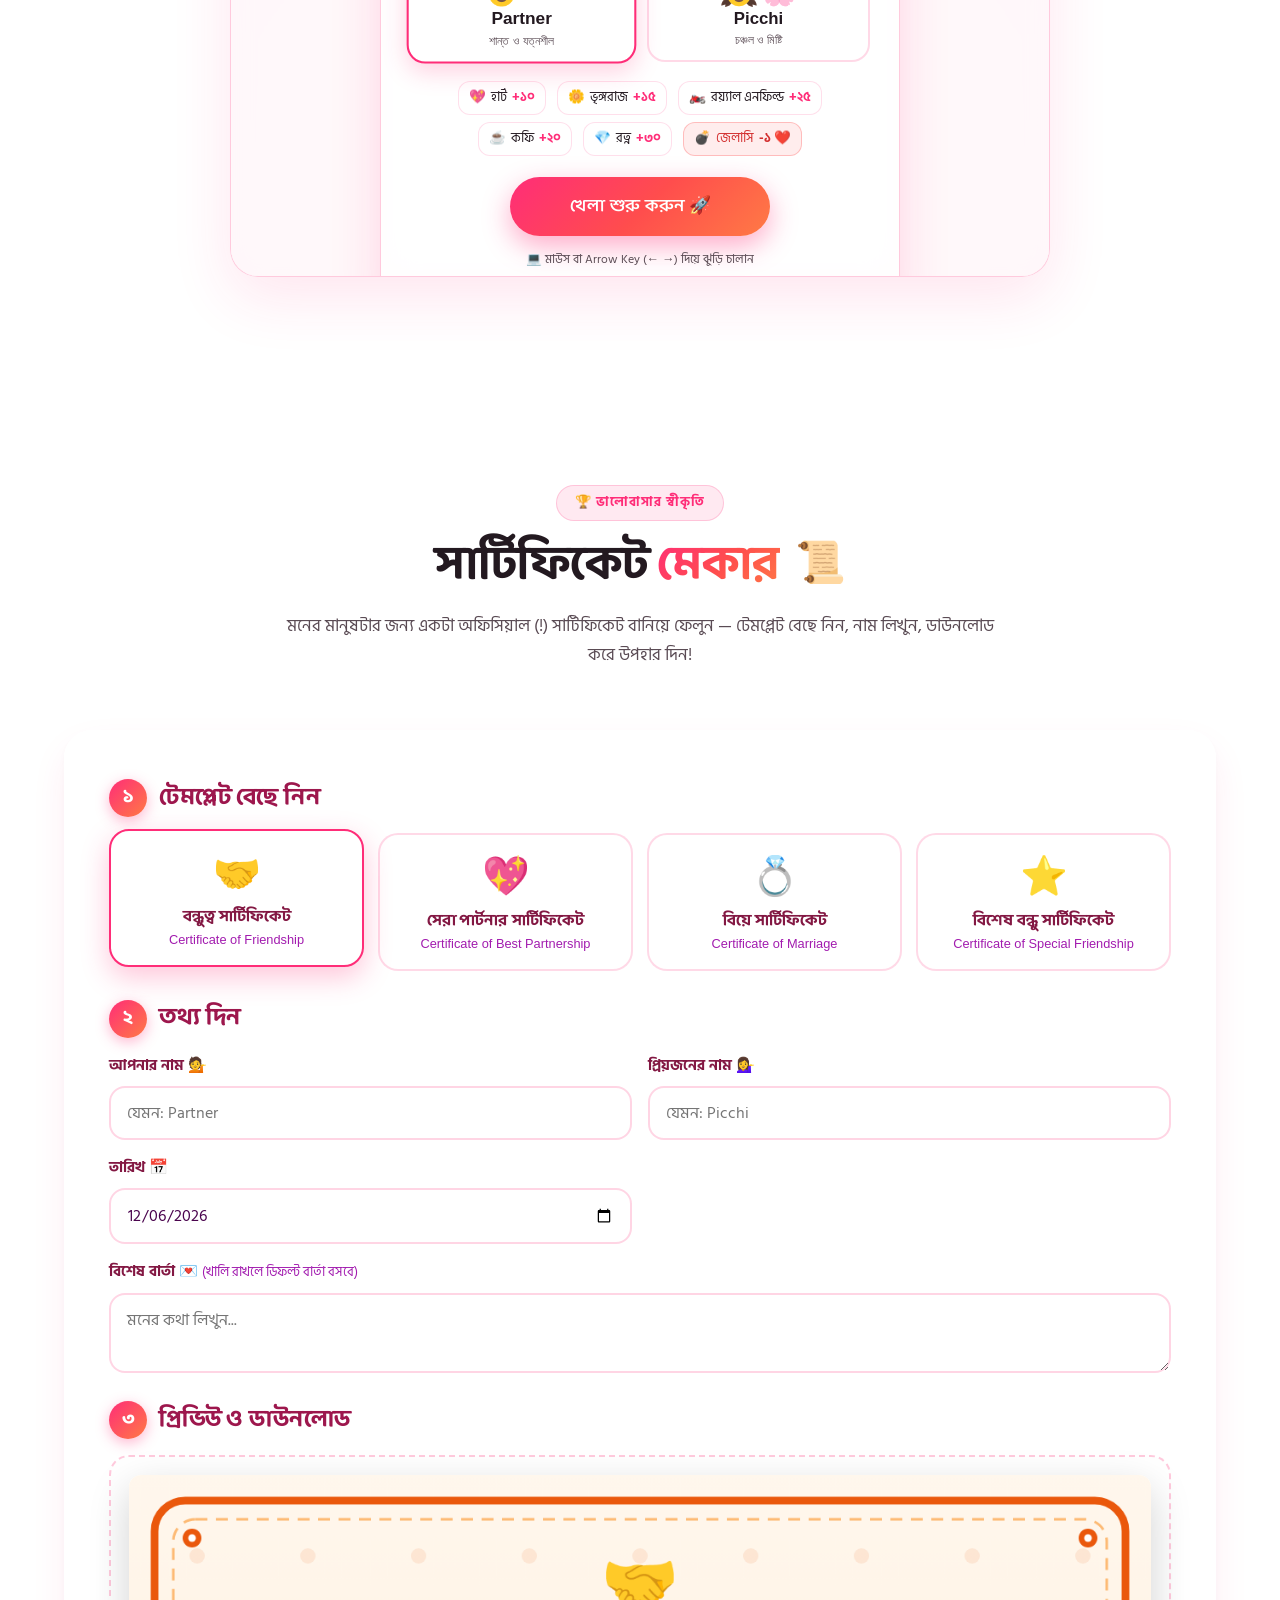
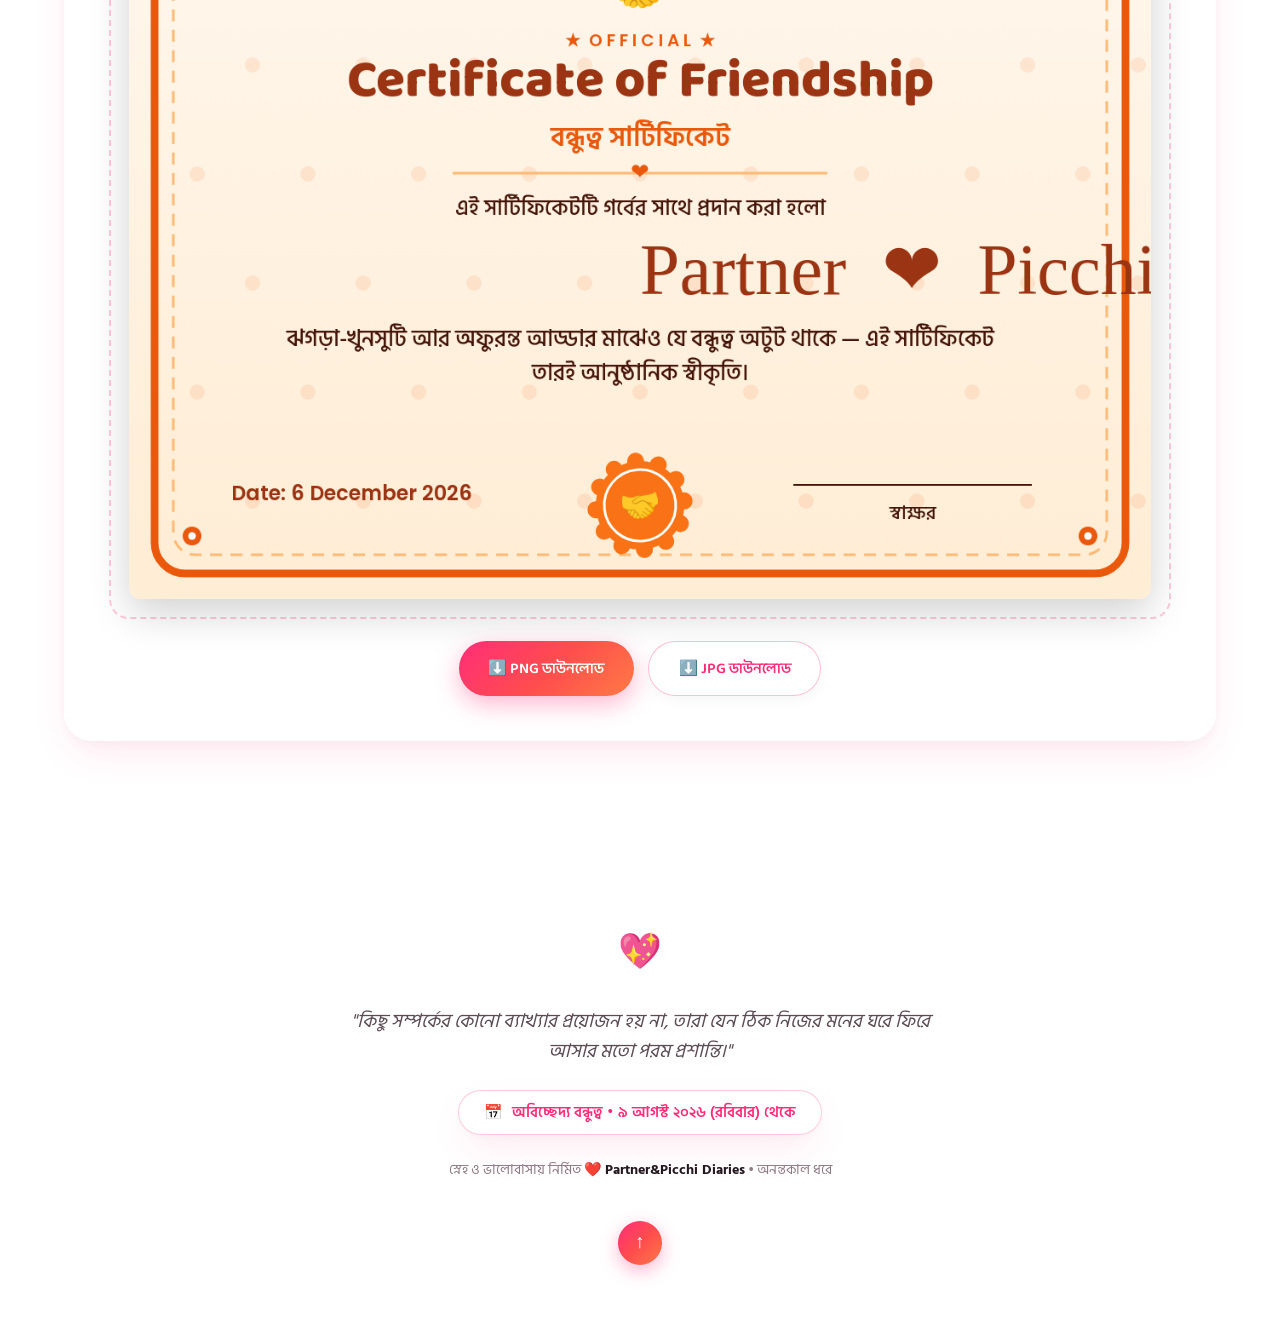
==== commit 55f512db: "Update sleeping dates to 16 Oct, add movies Jai Bhim & Jailer 2, and fix diary text alignment" ====
--- a/index.html
+++ b/index.html
@@ -267,7 +267,7 @@
             <div class="summary-stat-pill total-pill">
               <span class="stat-emoji">💖</span>
               <div class="stat-info">
-                <span class="stat-number" id="total-dates-count">৩৭টি</span>
+                <span class="stat-number" id="total-dates-count">৪২টি</span>
                 <span class="stat-text">অনলাইন ডেট</span>
               </div>
             </div>
@@ -275,14 +275,14 @@
             <div class="summary-stat-pill">
               <span class="stat-emoji">🎬</span>
               <div class="stat-info">
-                <span class="stat-number">৮ বার</span>
+                <span class="stat-number">১০ বার</span>
                 <span class="stat-text">মুভি ডেট</span>
               </div>
             </div>
             <div class="summary-stat-pill">
               <span class="stat-emoji">🌙</span>
               <div class="stat-info">
-                <span class="stat-number">২৮ বার</span>
+                <span class="stat-number">৩১ বার</span>
                 <span class="stat-text">স্লিপিং ডেট</span>
               </div>
             </div>
@@ -308,7 +308,7 @@
               </div>
               <div class="date-count-badge badge-movie">
                 <span class="badge-dot"></span>
-                <span>৮ বার সম্পন্ন</span>
+                <span>১০ বার সম্পন্ন</span>
               </div>
             </div>
 
@@ -321,7 +321,7 @@
               <!-- Movies List Showcase -->
               <div class="movies-showcase">
                 <div class="movies-showcase-title">
-                  <span>🍿 একসাথে দেখা ৮টি মুভি:</span>
+                  <span>🍿 একসাথে দেখা ১০টি মুভি:</span>
                 </div>
                 <div class="movies-list">
                   <div class="movie-item">
@@ -361,12 +361,26 @@
                     </div>
                     <span class="movie-date-tag">১ অক্টোবর ২০২৬</span>
                   </div>
-                  <div class="movie-item highlight-movie today-highlight">
+                  <div class="movie-item highlight-movie">
                     <div class="movie-info-group">
                       <span class="movie-order">৮ম</span>
                       <span class="movie-pill-name">🎬 Black (South Movie)</span>
                     </div>
                     <span class="movie-date-tag">২ অক্টোবর ২০২৬</span>
+                  </div>
+                  <div class="movie-item highlight-movie">
+                    <div class="movie-info-group">
+                      <span class="movie-order">৯ম</span>
+                      <span class="movie-pill-name">⚖️ Jai Bhim</span>
+                    </div>
+                    <span class="movie-date-tag">মুভি ডেট</span>
+                  </div>
+                  <div class="movie-item highlight-movie today-highlight">
+                    <div class="movie-info-group">
+                      <span class="movie-order">১০ম</span>
+                      <span class="movie-pill-name">🎬 Jailer 2</span>
+                    </div>
+                    <span class="movie-date-tag">সর্বশেষ মুভি</span>
                   </div>
                 </div>
               </div>
@@ -389,7 +403,7 @@
               </div>
               <div class="date-count-badge badge-sleep">
                 <span class="badge-dot"></span>
-                <span>২৮ বার সম্পন্ন</span>
+                <span>৩১ বার সম্পন্ন</span>
               </div>
             </div>
 
@@ -402,7 +416,7 @@
               <!-- Sleeping Dates List Showcase -->
               <div class="sleep-showcase">
                 <div class="sleep-showcase-title">
-                  <span>🌙 সম্পন্ন হওয়া ২৮টি স্লিপিং ডেট:</span>
+                  <span>🌙 সম্পন্ন হওয়া ৩১টি স্লিপিং ডেট:</span>
                 </div>
                 <div class="sleep-dates-list" id="sleep-dates-list">
                   <div class="sleep-item">
@@ -594,10 +608,31 @@
                       <span class="sleep-item-sub">অন-কল ঘুম 💤</span>
                     </div>
                   </div>
+                  <div class="sleep-item highlight-date sleep-item-hidden">
+                    <span class="sleep-order">২৮তম</span>
+                    <div class="sleep-item-info">
+                      <span class="sleep-item-title">১৩ অক্টোবর ২০২৬</span>
+                      <span class="sleep-item-sub">অন-কল ঘুম 💤</span>
+                    </div>
+                  </div>
+                  <div class="sleep-item highlight-date sleep-item-hidden">
+                    <span class="sleep-order">২৯তম</span>
+                    <div class="sleep-item-info">
+                      <span class="sleep-item-title">১৪ অক্টোবর ২০২৬</span>
+                      <span class="sleep-item-sub">অন-কল ঘুম 💤</span>
+                    </div>
+                  </div>
+                  <div class="sleep-item highlight-date sleep-item-hidden">
+                    <span class="sleep-order">৩০তম</span>
+                    <div class="sleep-item-info">
+                      <span class="sleep-item-title">১৫ অক্টোবর ২০২৬</span>
+                      <span class="sleep-item-sub">অন-কল ঘুম 💤</span>
+                    </div>
+                  </div>
                   <div class="sleep-item highlight-date latest-highlight sleep-item-hidden" title="আজকের অন-কল ঘুম">
-                    <span class="sleep-order">২৮তম</span>
-                    <div class="sleep-item-info">
-                      <span class="sleep-item-title">১৩ অক্টোবর ২০২৬</span>
+                    <span class="sleep-order">৩১তম</span>
+                    <div class="sleep-item-info">
+                      <span class="sleep-item-title">১৬ অক্টোবর ২০২৬</span>
                       <span class="sleep-item-sub">অন-কল ঘুম 💖💤</span>
                     </div>
                   </div>
@@ -606,7 +641,7 @@
                 <!-- See More / Less Toggle Button -->
                 <div class="sleep-toggle-wrap">
                   <button type="button" class="sleep-see-more-btn" id="sleep-toggle-btn" aria-expanded="false" aria-controls="sleep-dates-list">
-                    <span class="toggle-text">✨ আরও ১৪টি স্লিপিং ডেট দেখুন</span>
+                    <span class="toggle-text">✨ আরও ১৭টি স্লিপিং ডেট দেখুন</span>
                     <span class="toggle-icon">▼</span>
                   </button>
                 </div>
--- a/style.css
+++ b/style.css
@@ -799,13 +799,17 @@
   height: 86.4%;
   width: 39.6%;
   z-index: 3;
-  padding: 1.2rem 1.4rem;
+  padding: 1.3rem 1.35rem 1.1rem;
   overflow: hidden;
   display: flex;
   flex-direction: column;
-  justify-content: center;
+  justify-content: flex-start;
   box-sizing: border-box;
   transition: opacity 0.3s ease;
+}
+
+.diary-page-half:has(.scrapbook-photo-box) {
+  justify-content: center;
 }
 
 .left-page-half {
@@ -849,7 +853,7 @@
   height: 100%;
   backface-visibility: hidden;
   -webkit-backface-visibility: hidden;
-  padding: 1.2rem 1.4rem;
+  padding: 1.3rem 1.35rem 1.1rem;
   box-sizing: border-box;
   background: #faf5e8;
   background-image: repeating-linear-gradient(transparent, transparent 24px, rgba(160, 130, 90, 0.09) 24px, rgba(160, 130, 90, 0.09) 25px);
@@ -857,7 +861,7 @@
   overflow: hidden;
   display: flex;
   flex-direction: column;
-  justify-content: center;
+  justify-content: flex-start;
 }
 
 .leaf-front {
@@ -1007,52 +1011,67 @@
    ========================================================================== */
 .diary-written-content {
   font-family: var(--font-bengali);
-  text-align: left;
-  padding: 0 0.4rem;
+  padding: 0 0.35rem;
+  width: 100%;
+  height: 100%;
+  box-sizing: border-box;
+  display: flex;
+  flex-direction: column;
 }
 
 .diary-chapter-tag {
   display: inline-flex;
   align-items: center;
   gap: 0.35rem;
-  font-size: 0.76rem;
+  font-size: 0.74rem;
   font-weight: 700;
   color: var(--primary-pink);
   background: rgba(255, 45, 120, 0.1);
   border-radius: var(--border-radius-pill);
-  padding: 0.18rem 0.65rem;
-  margin-bottom: 0.5rem;
+  padding: 0.16rem 0.6rem;
+  margin-bottom: 0.4rem;
+  align-self: flex-start;
+  text-align: left;
 }
 
 .diary-note-title {
-  font-size: 1.15rem;
+  font-size: 1.1rem;
   font-weight: 800;
   color: #2e1d15;
+  margin-bottom: 0.4rem;
+  line-height: 1.32;
+  text-align: left;
+}
+
+.diary-note-p {
+  font-size: 0.84rem;
+  color: #4b362a;
+  line-height: 1.62;
   margin-bottom: 0.45rem;
-  line-height: 1.35;
-}
-
-.diary-note-p {
-  font-size: 0.86rem;
-  color: #4b362a;
-  line-height: 1.68;
-  margin-bottom: 0.55rem;
+  text-align: justify;
+  text-justify: inter-word;
+  word-break: normal;
+  overflow-wrap: break-word;
 }
 
 .diary-note-quote {
   font-style: italic;
-  font-size: 0.82rem;
+  font-size: 0.8rem;
   color: #9f1239;
   border-left: 2.5px solid var(--primary-pink);
-  padding-left: 0.6rem;
-  margin-top: 0.5rem;
+  padding-left: 0.55rem;
+  margin-top: 0.25rem;
   line-height: 1.45;
+  text-align: justify;
+  text-justify: inter-word;
 }
 
 .diary-note-quote .dialogue-turn {
   display: block;
-  margin-bottom: 0.25rem;
+  margin-bottom: 0.22rem;
   line-height: 1.45;
+  text-align: justify;
+  text-justify: inter-word;
 }
 
 .diary-note-quote .dialogue-turn:last-child {
@@ -1070,10 +1089,12 @@
   display: flex;
   align-items: center;
   gap: 0.35rem;
-  margin-top: 0.6rem;
-  font-size: 0.74rem;
+  margin-top: auto;
+  padding-top: 0.35rem;
+  font-size: 0.72rem;
   color: #8c6a58;
   font-weight: 600;
+  text-align: left;
 }
 
 .diary-note-footnote span {
@@ -2144,6 +2165,7 @@
 }
 
 .sleep-item.latest-highlight {
+  grid-column: 1 / -1;
   background: linear-gradient(135deg, rgba(245, 243, 255, 0.98), rgba(237, 233, 254, 0.98));
   border-color: rgba(139, 92, 246, 0.45);
   box-shadow: 0 4px 14px rgba(139, 92, 246, 0.16);
@@ -3568,14 +3590,23 @@
     height: 89%;
     width: 40.8%;
     z-index: 4;
-    overflow: hidden;
+    overflow-y: auto;
+    scrollbar-width: none;
     display: flex !important;
     flex-direction: column;
-    justify-content: center;
+    justify-content: flex-start;
     box-sizing: border-box;
     transition: opacity 0.3s ease;
     background: none !important;
     min-height: auto !important;
+  }
+
+  .diary-page-half::-webkit-scrollbar {
+    display: none;
+  }
+
+  .diary-page-half:has(.scrapbook-photo-box) {
+    justify-content: center;
   }
 
   .diary-page-half.left-page-half {
@@ -3596,6 +3627,7 @@
     display: inline-flex;
     width: fit-content;
     border-radius: 20px;
+    align-self: flex-start;
   }
 
   .diary-note-title {
@@ -3604,6 +3636,7 @@
     line-height: 1.25;
     margin-bottom: 0.35rem;
     color: #382215;
+    text-align: left;
   }
 
   .diary-note-p {
@@ -3611,6 +3644,8 @@
     line-height: 1.4;
     color: #4a3628;
     margin-bottom: 0.35rem;
+    text-align: justify;
+    text-justify: inter-word;
   }
 
   .diary-note-quote {
@@ -3621,11 +3656,15 @@
     margin-bottom: 0.3rem;
     font-style: italic;
     color: var(--primary-pink);
+    text-align: justify;
+    text-justify: inter-word;
   }
 
   .diary-note-footnote {
     font-size: 0.52rem;
     color: #8c735c;
+    margin-top: auto;
+    text-align: left;
   }
 
   .scrapbook-img {
@@ -3981,44 +4020,77 @@
     min-height: 275px;
   }
 
+  .diary-page-half {
+    top: 5%;
+    height: 90%;
+    justify-content: flex-start !important;
+    overflow-y: auto;
+    scrollbar-width: none;
+  }
+
+  .diary-page-half::-webkit-scrollbar {
+    display: none;
+  }
+
+  .diary-page-half:has(.scrapbook-photo-box) {
+    justify-content: center !important;
+  }
+
   .diary-page-half.left-page-half {
     left: 8%;
-    padding: 0.35rem 0.45rem;
+    padding: 0.3rem 0.38rem;
   }
 
   .diary-page-half.right-page-half {
     left: 51.5%;
-    padding: 0.35rem 0.45rem;
+    padding: 0.3rem 0.38rem;
   }
 
   .diary-chapter-tag {
-    font-size: 0.48rem;
-    padding: 2px 5px;
+    font-size: 0.44rem;
+    padding: 1px 5px;
     margin-bottom: 2px;
+    align-self: flex-start;
   }
 
   .diary-note-title {
-    font-size: 0.64rem;
+    font-size: 0.58rem;
     font-weight: 700;
-    line-height: 1.22;
-    margin-bottom: 3px;
+    line-height: 1.18;
+    margin-bottom: 2px;
+    text-align: left;
   }
 
   .diary-note-p {
-    font-size: 0.48rem;
-    line-height: 1.34;
-    margin-bottom: 3px;
+    font-size: 0.44rem;
+    line-height: 1.28;
+    margin-bottom: 2px;
+    text-align: justify;
+    text-justify: inter-word;
   }
 
   .diary-note-quote {
-    font-size: 0.44rem;
-    line-height: 1.25;
-    padding-left: 4px;
+    font-size: 0.40rem;
+    line-height: 1.2;
+    padding-left: 3px;
+    margin-top: 2px;
     margin-bottom: 2px;
+    text-align: justify;
+    text-justify: inter-word;
+  }
+
+  .diary-note-quote .dialogue-turn {
+    margin-bottom: 1px;
+    line-height: 1.2;
+    text-align: justify;
+    text-justify: inter-word;
   }
 
   .diary-note-footnote {
-    font-size: 0.41rem;
+    font-size: 0.38rem;
+    margin-top: auto;
+    padding-top: 2px;
+    text-align: left;
   }
 
   /* Memories & Dreams on 480px */
@@ -4258,31 +4330,40 @@
   }
 
   .diary-chapter-tag {
-    font-size: 0.44rem;
+    font-size: 0.42rem;
     padding: 1px 4px;
     margin-bottom: 1px;
+    align-self: flex-start;
   }
 
   .diary-note-title {
-    font-size: 0.58rem;
+    font-size: 0.54rem;
+    line-height: 1.18;
+    margin-bottom: 2px;
+    text-align: left;
+  }
+
+  .diary-note-p {
+    font-size: 0.42rem;
+    line-height: 1.25;
+    margin-bottom: 2px;
+    text-align: justify;
+    text-justify: inter-word;
+  }
+
+  .diary-note-quote {
+    font-size: 0.38rem;
     line-height: 1.2;
     margin-bottom: 2px;
-  }
-
-  .diary-note-p {
-    font-size: 0.44rem;
-    line-height: 1.3;
-    margin-bottom: 2px;
-  }
-
-  .diary-note-quote {
-    font-size: 0.40rem;
-    line-height: 1.22;
-    margin-bottom: 2px;
+    text-align: justify;
+    text-justify: inter-word;
   }
 
   .diary-note-footnote {
-    font-size: 0.38rem;
+    font-size: 0.36rem;
+    margin-top: auto;
+    padding-top: 1px;
+    text-align: left;
   }
 }
 
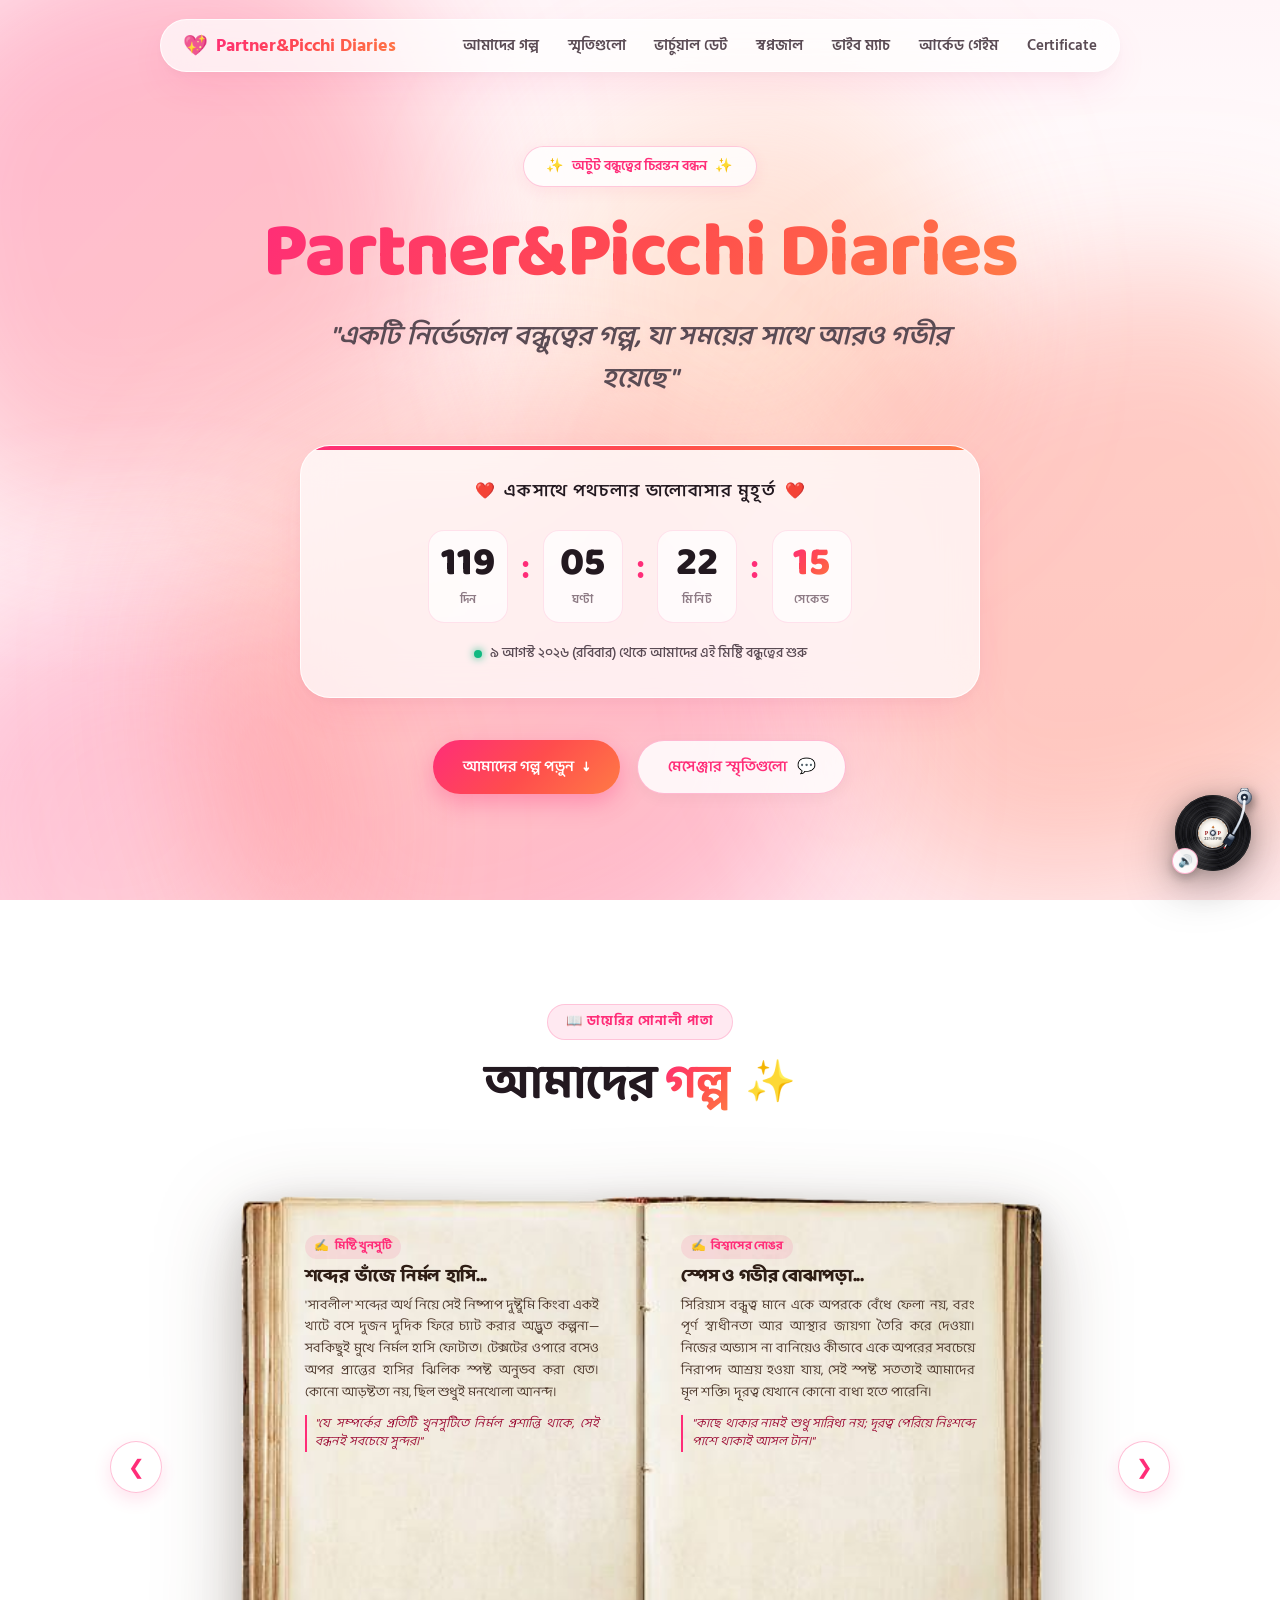
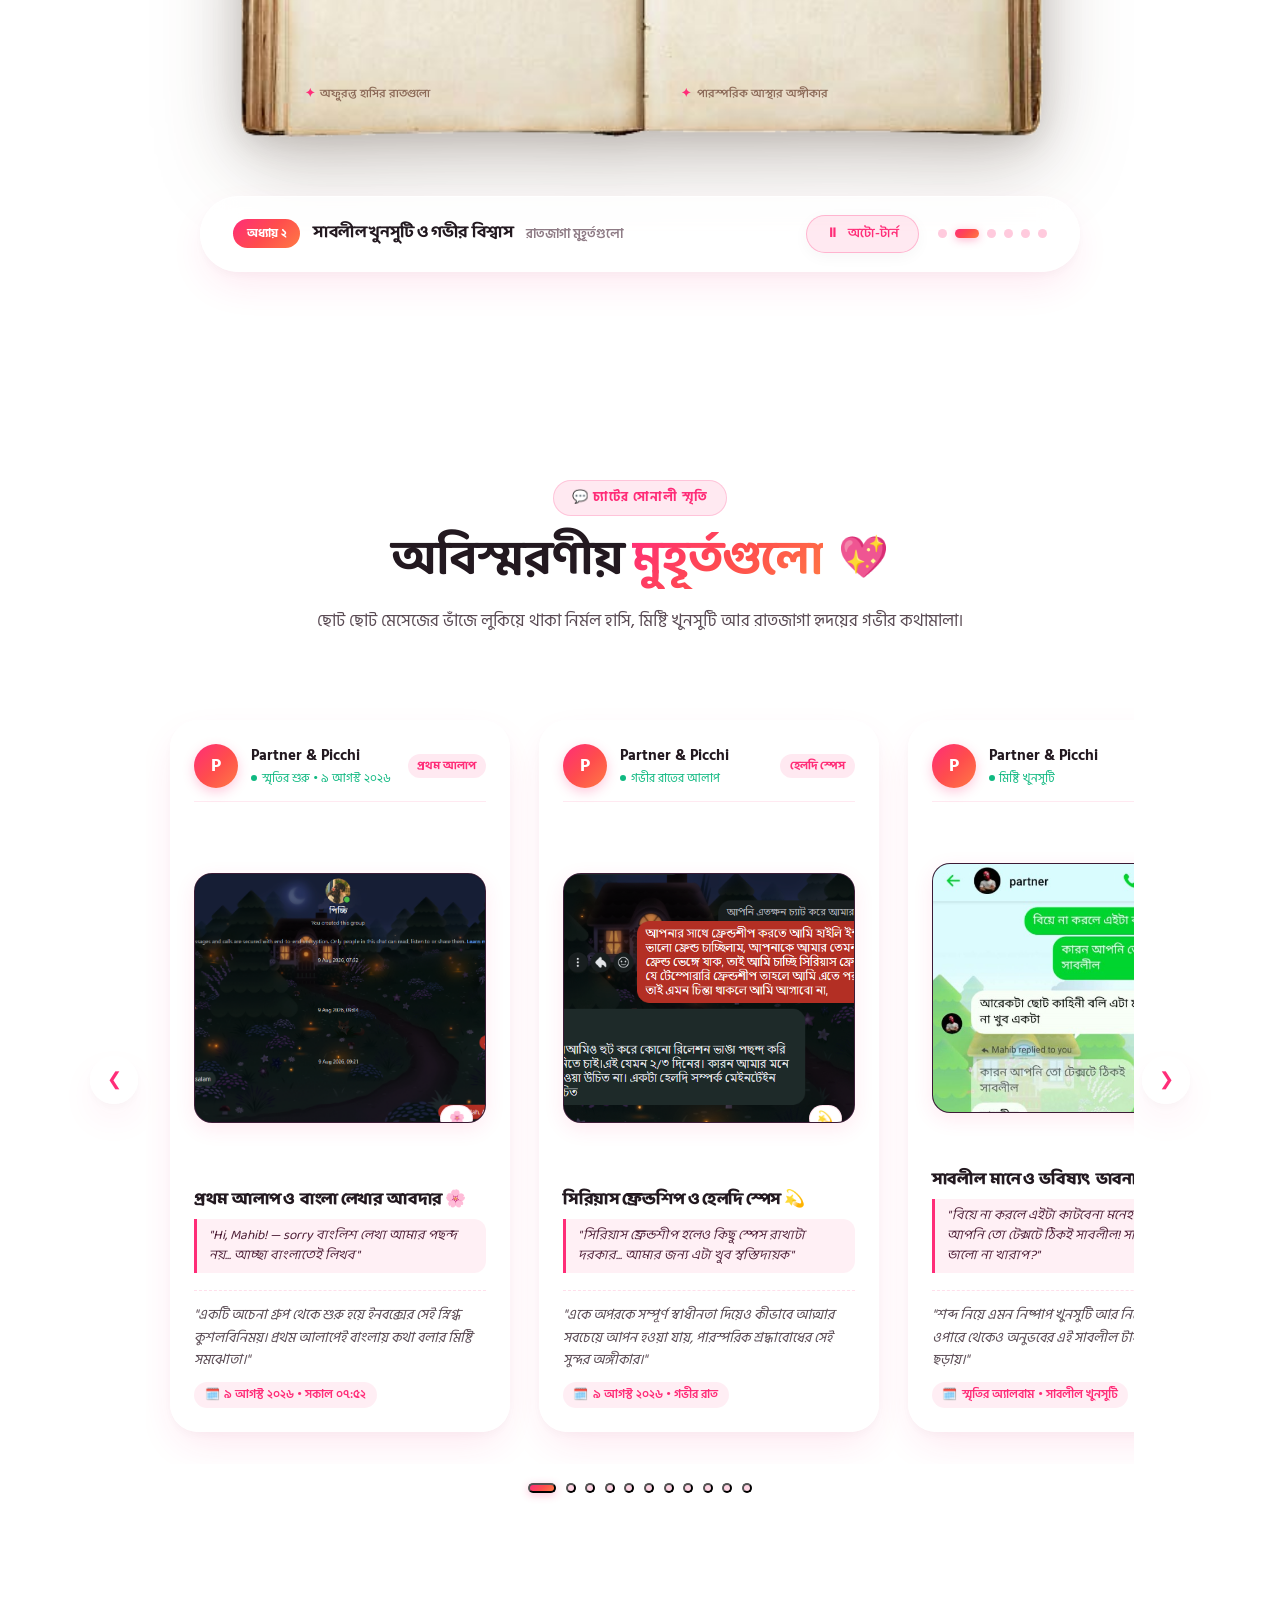
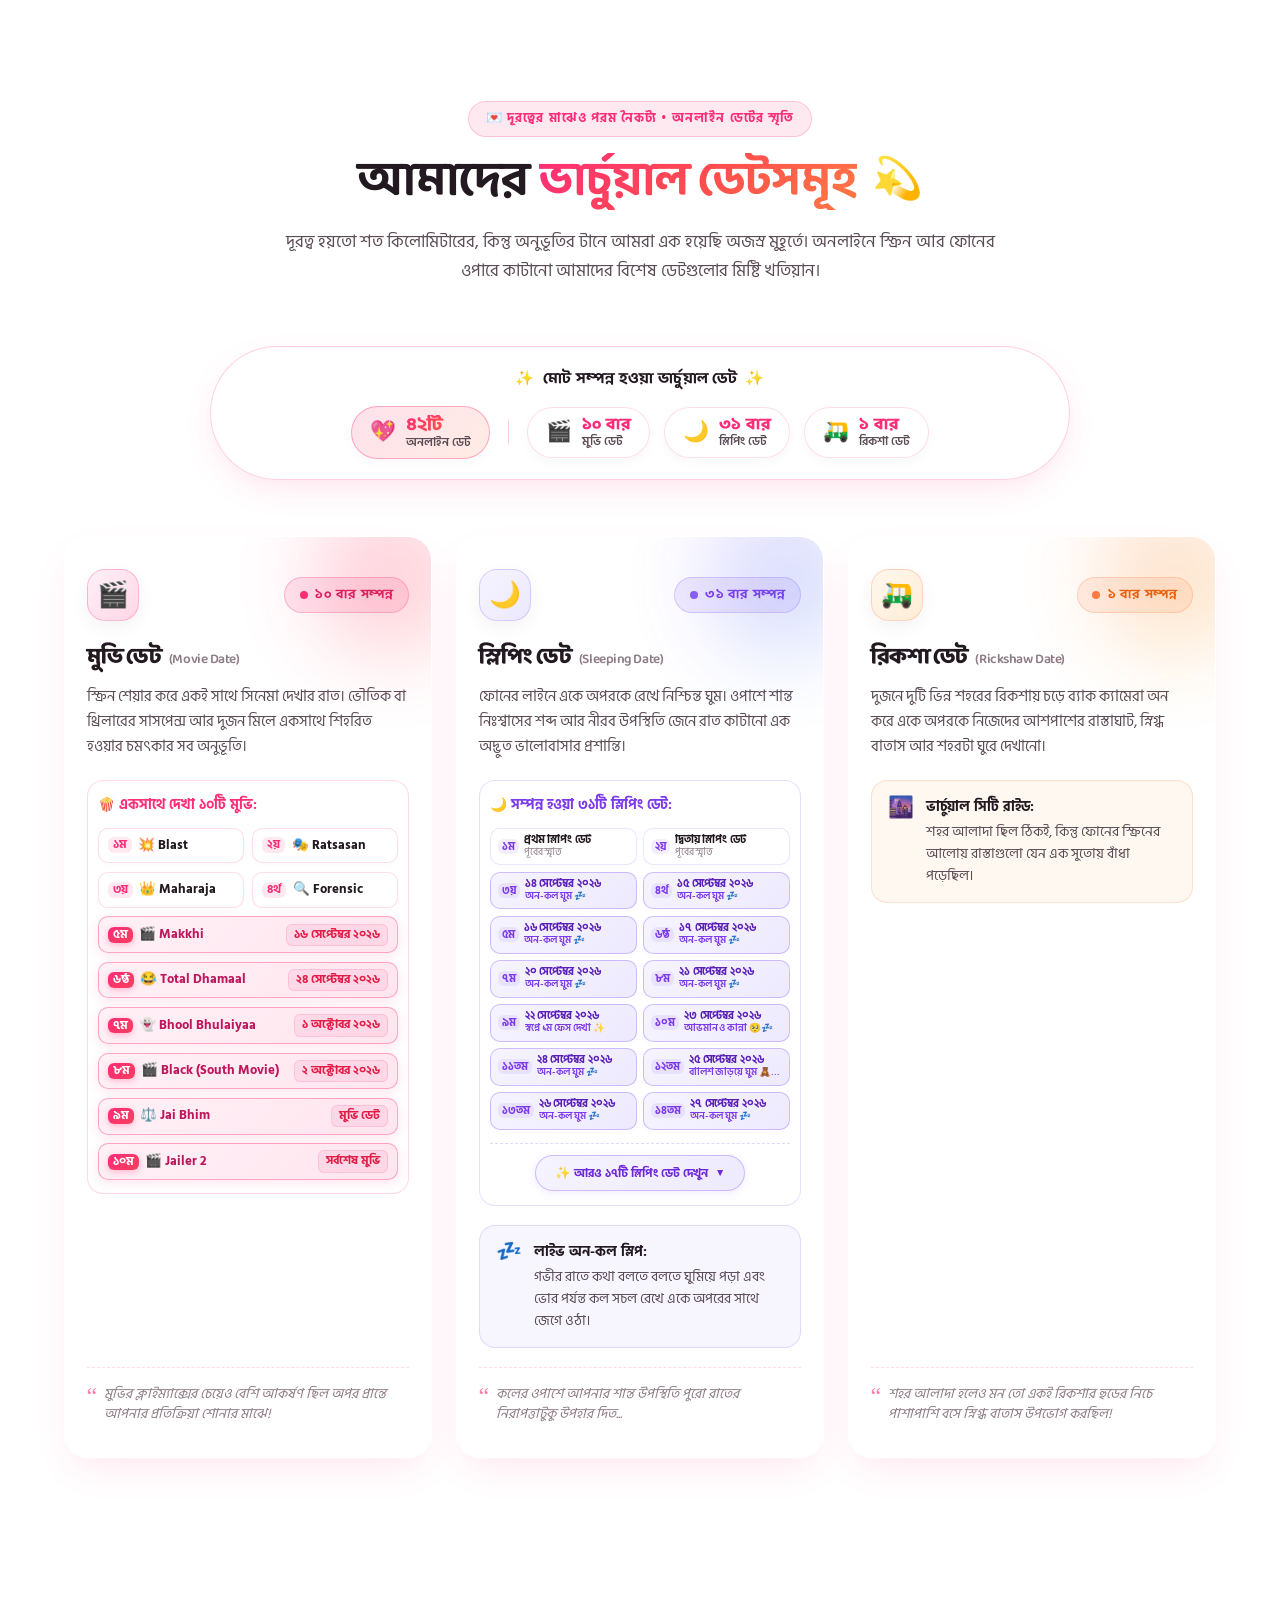
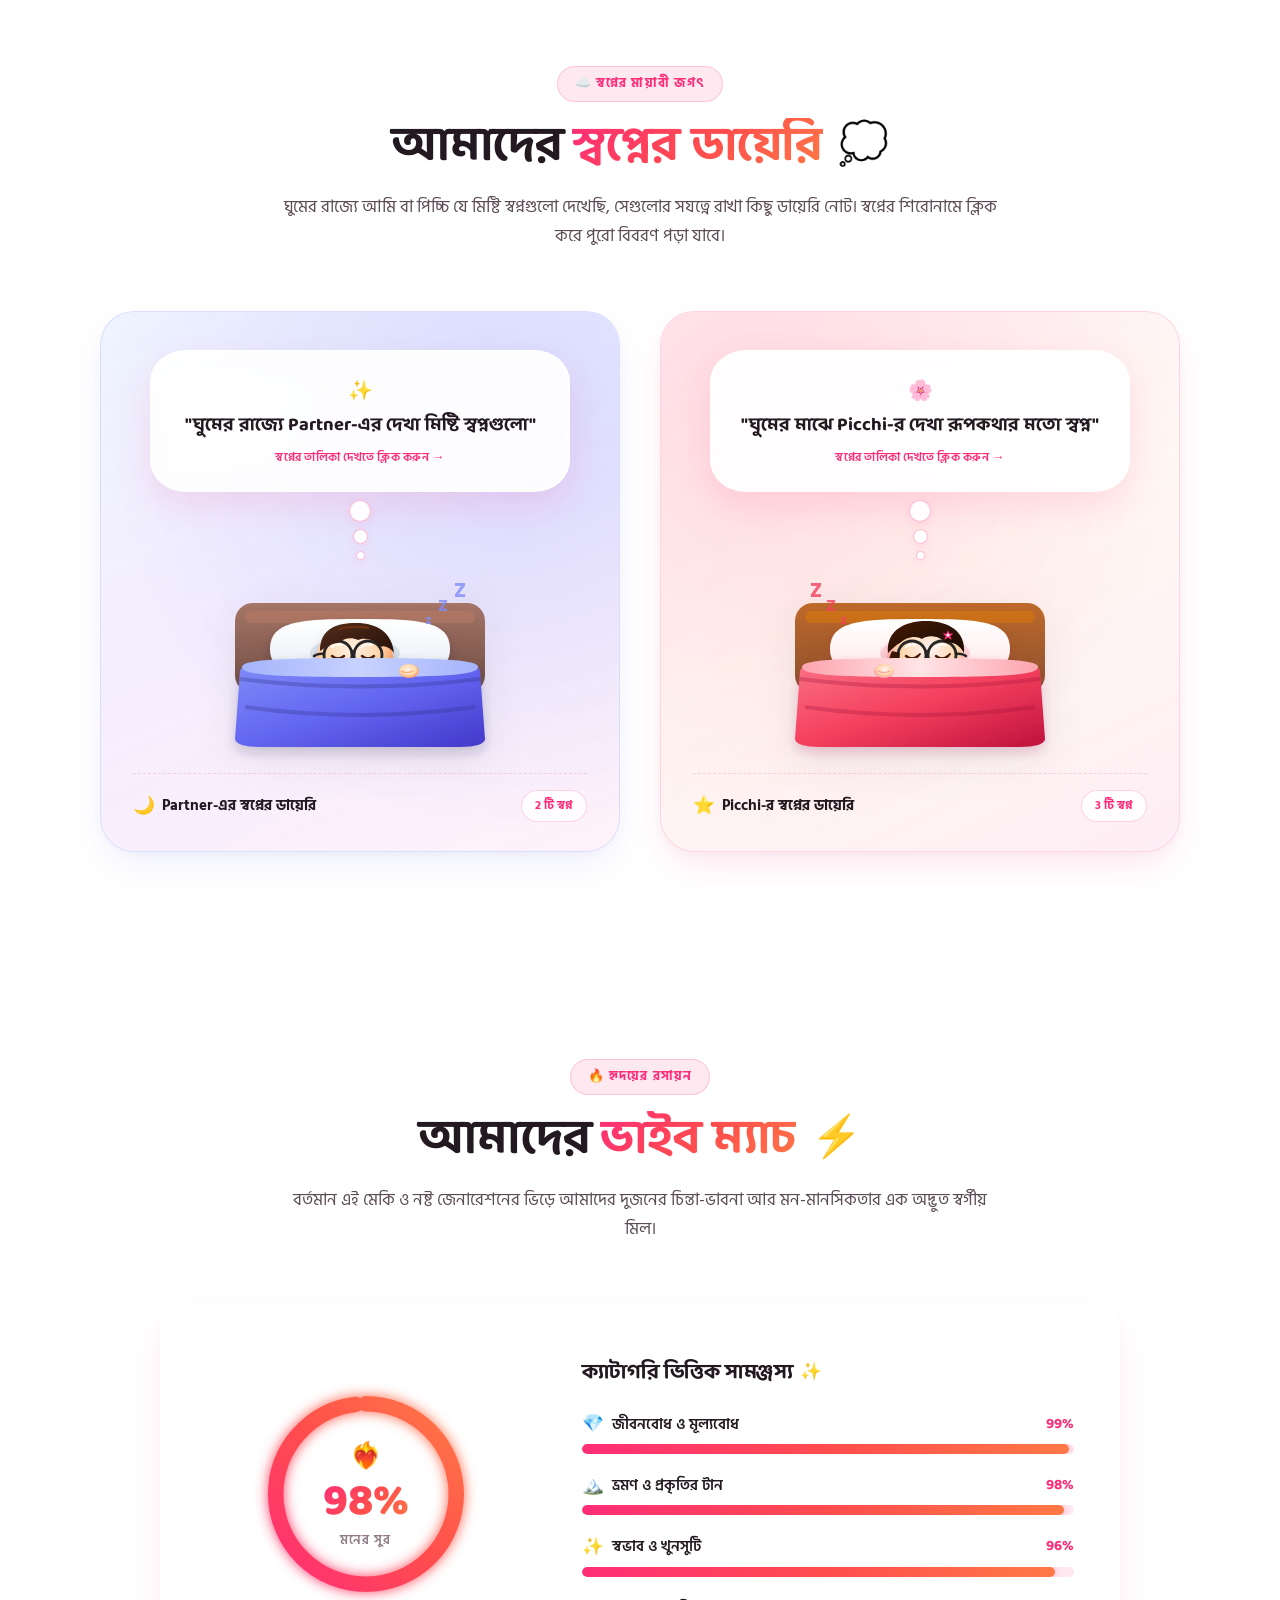
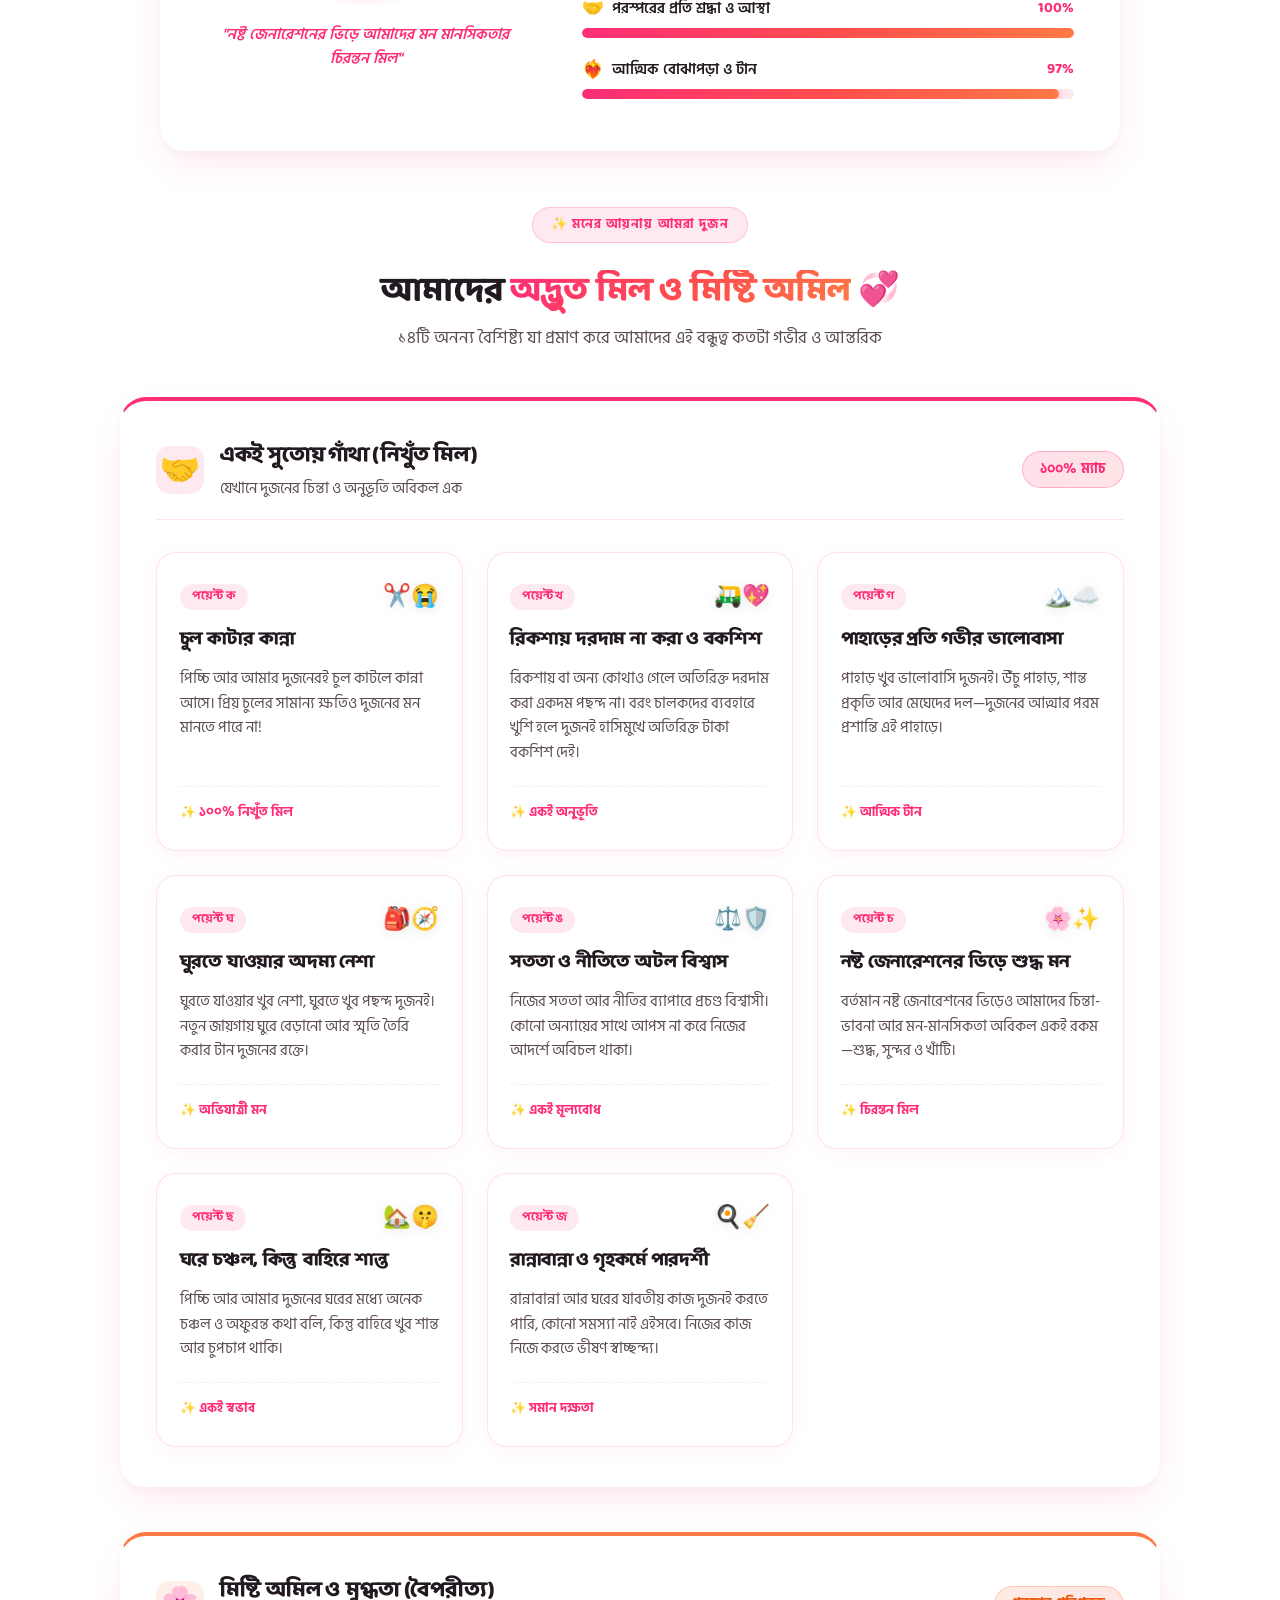
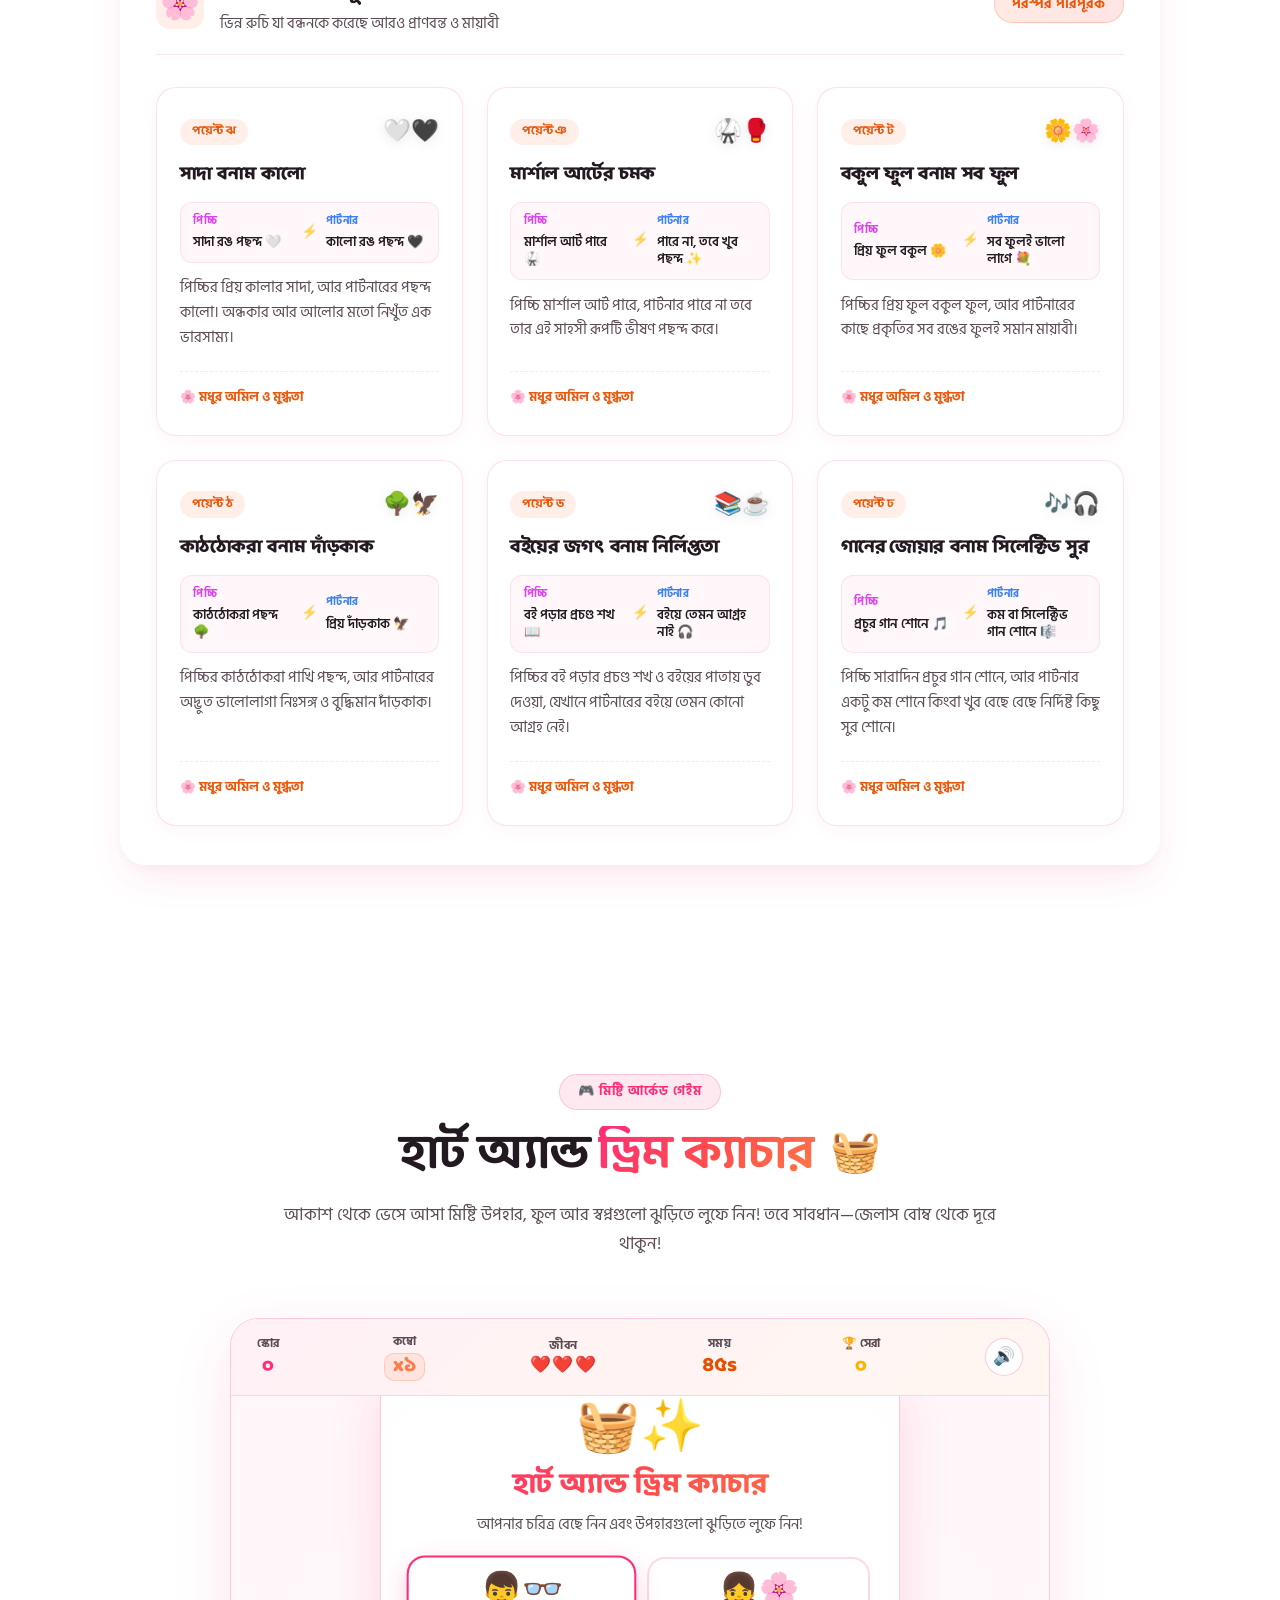
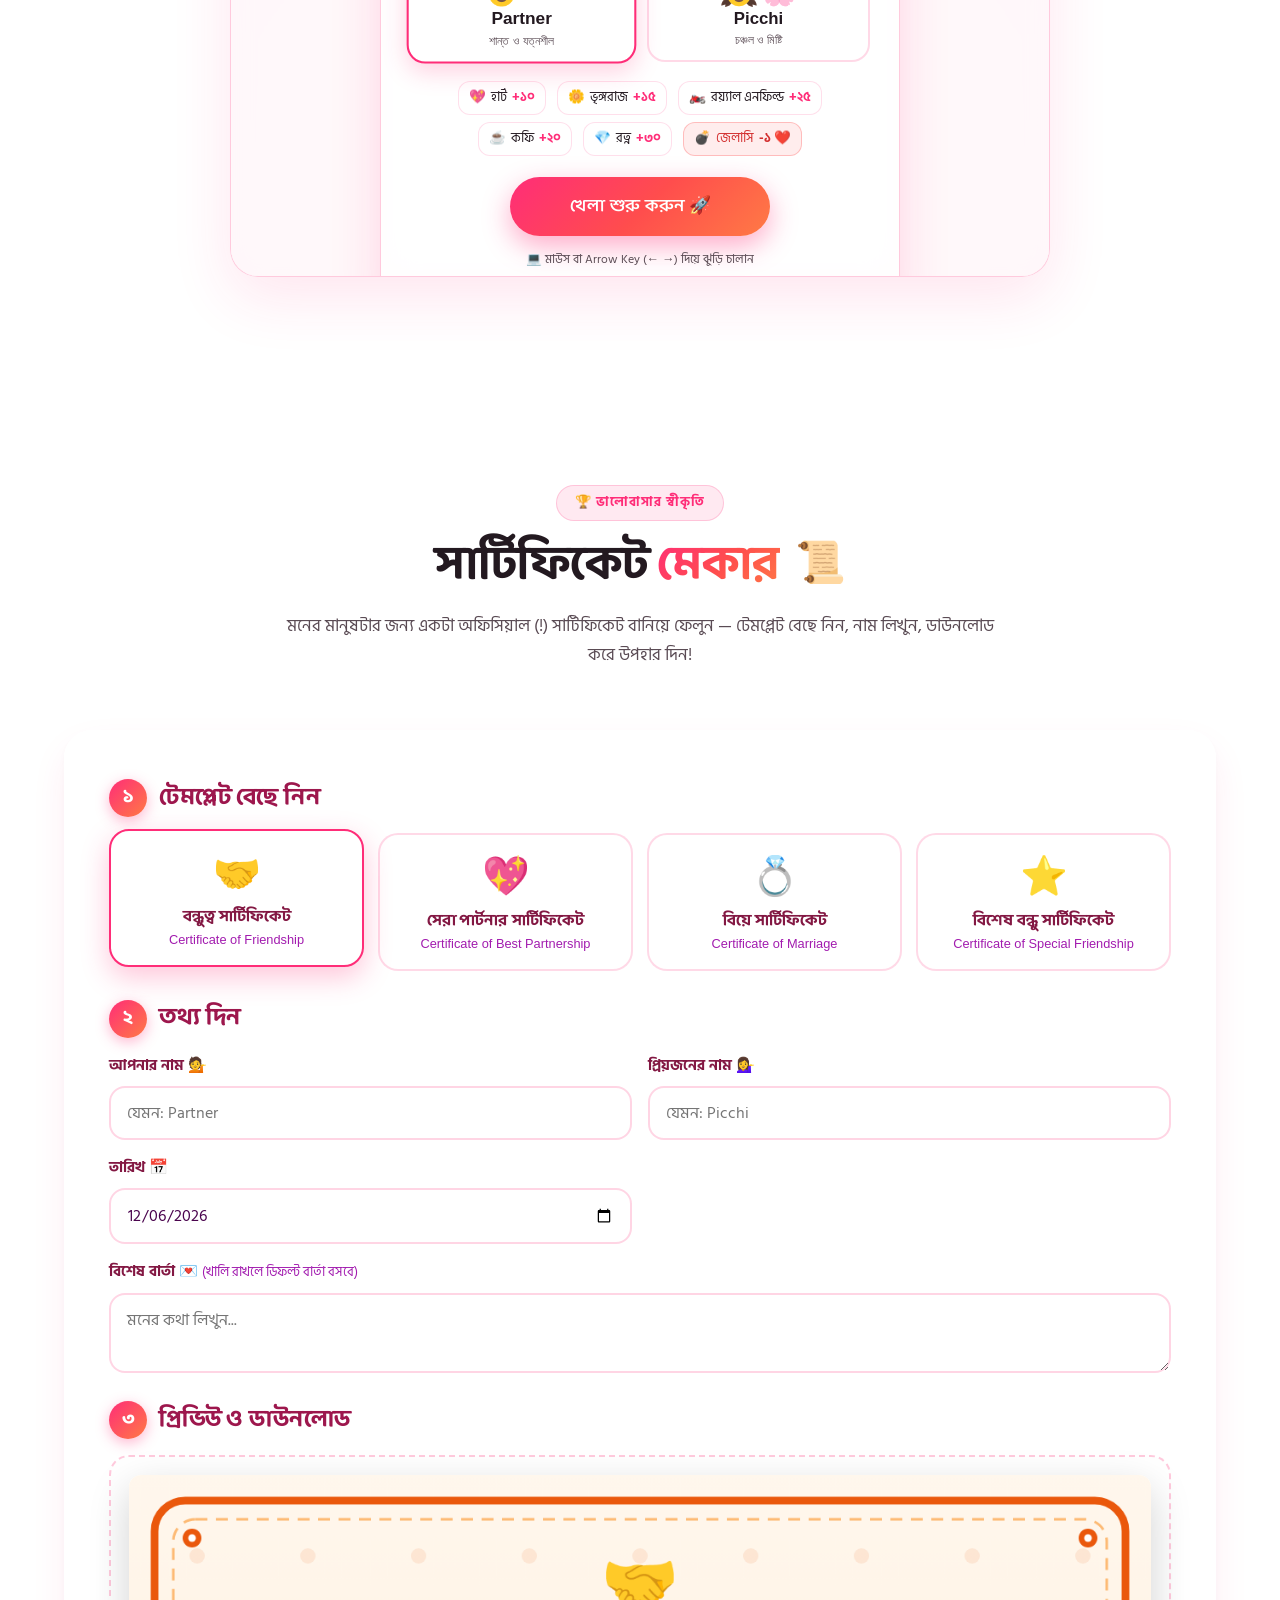
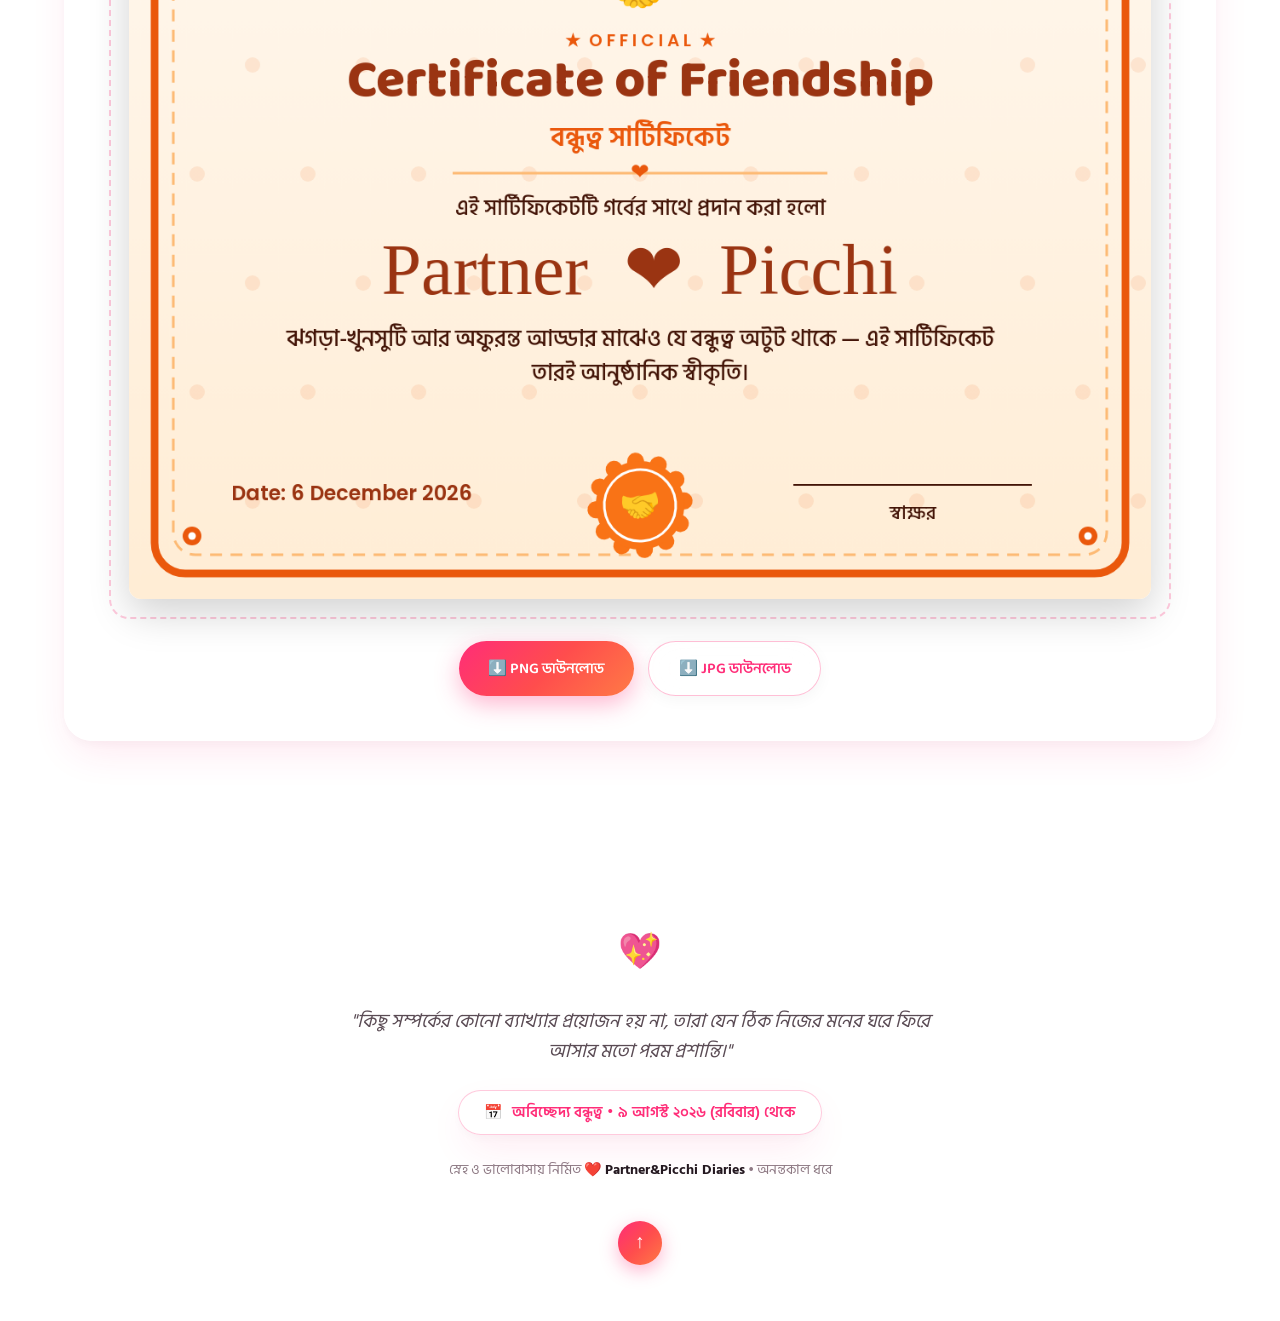
==== commit ca5cb69b: "Remove utsab button from navbar and fix text centering across all certificates" ====
--- a/index.html
+++ b/index.html
@@ -42,10 +42,6 @@
         <li><a href="#game"><span class="link-full">আর্কেড গেইম</span><span class="link-short">গেইম</span></a></li>
         <li><a href="#certificate"><span class="link-full">Certificate</span><span class="link-short">সনদ</span></a></li>
       </ul>
-      <button id="sparkle-btn" class="pill-btn sparkle-pill" title="ভালোবাসার আনন্দ উদযাপন করুন!">
-        <span class="btn-icon">✨</span>
-        <span class="btn-text">উৎসব</span>
-      </button>
     </nav>
   </header>
 
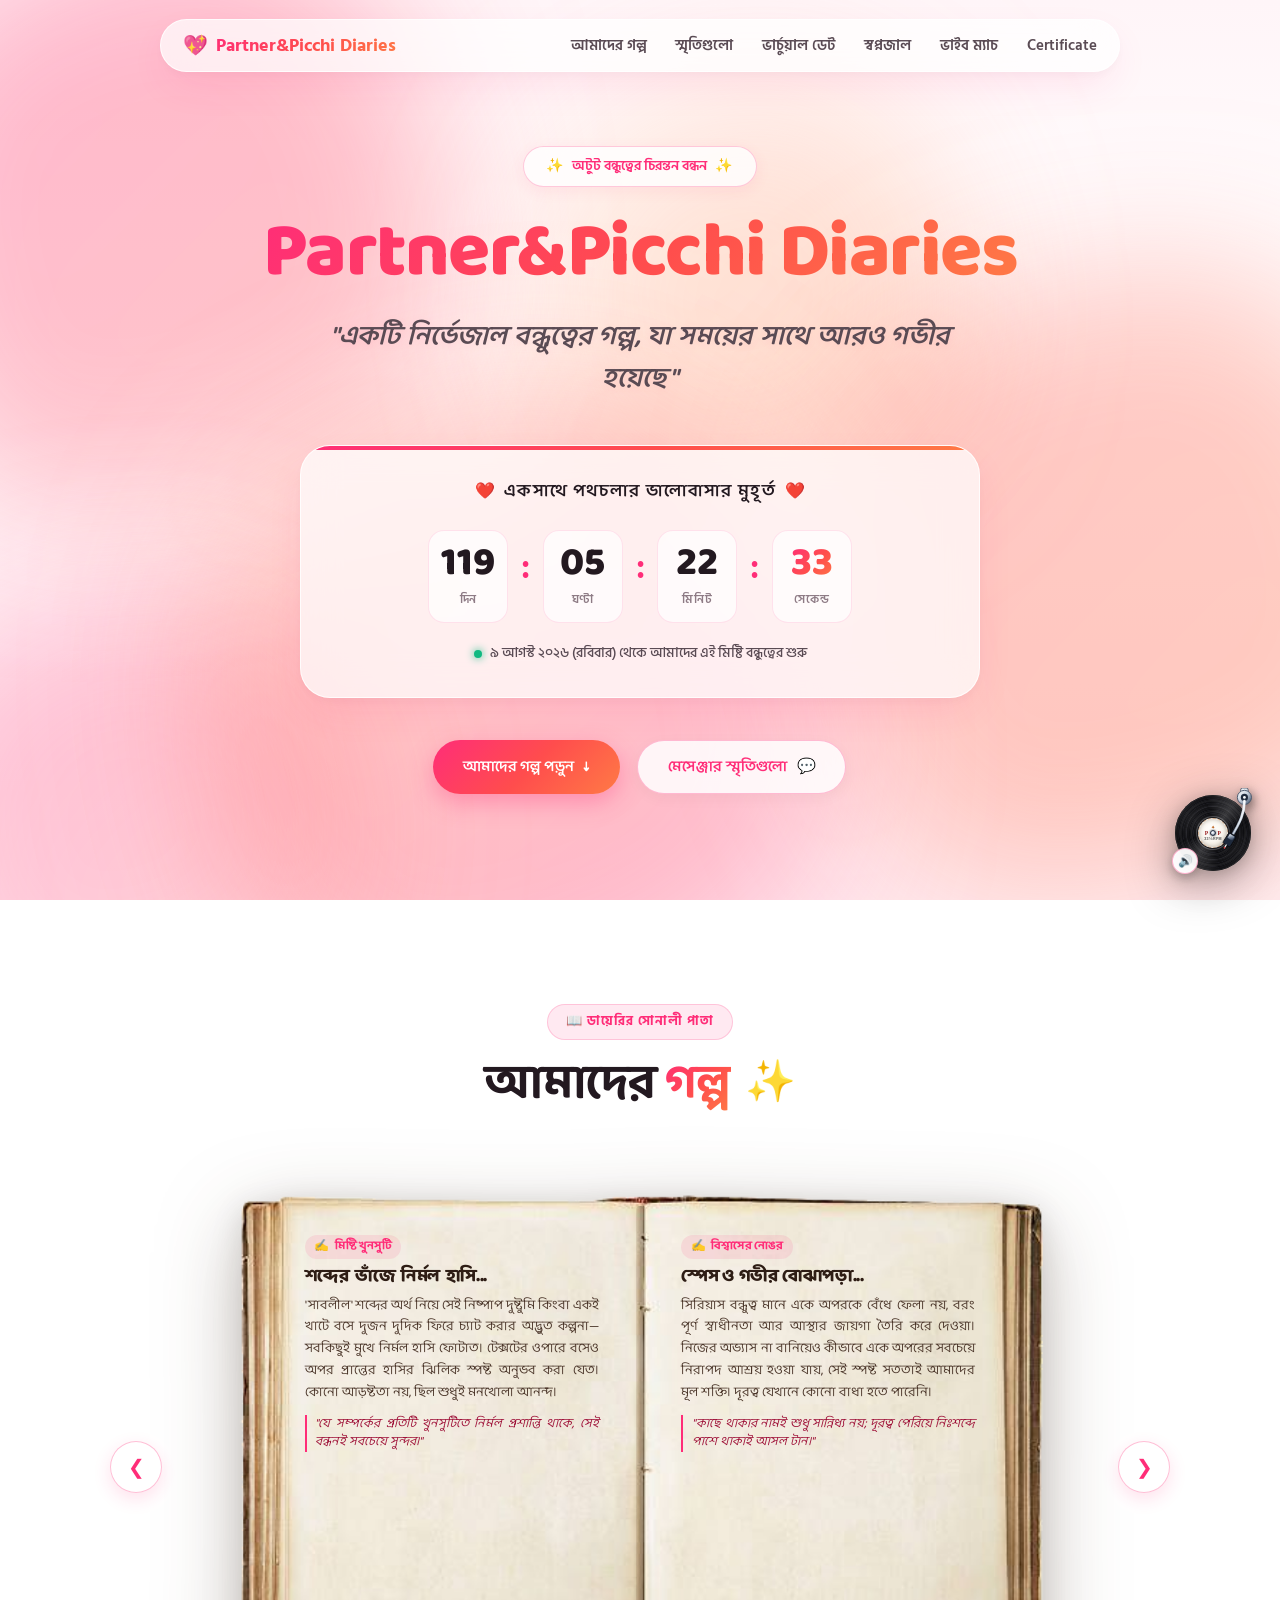
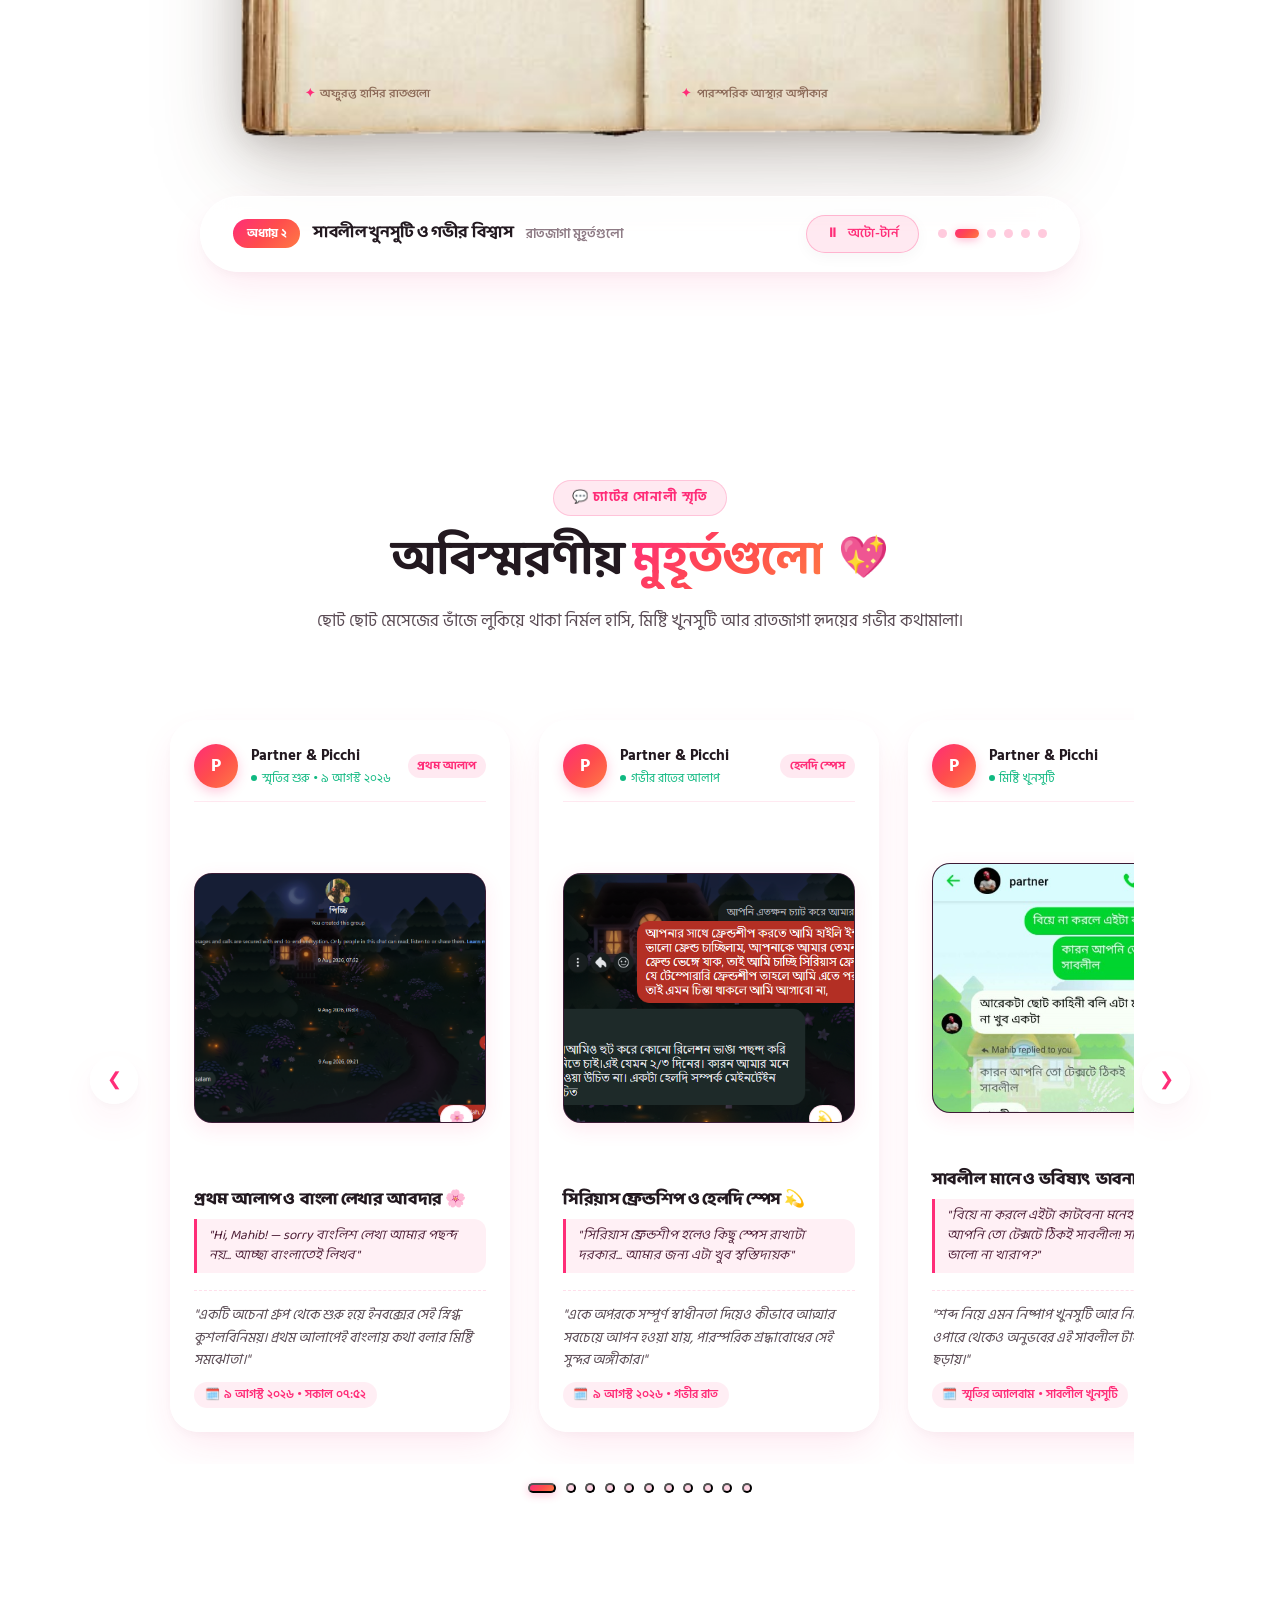
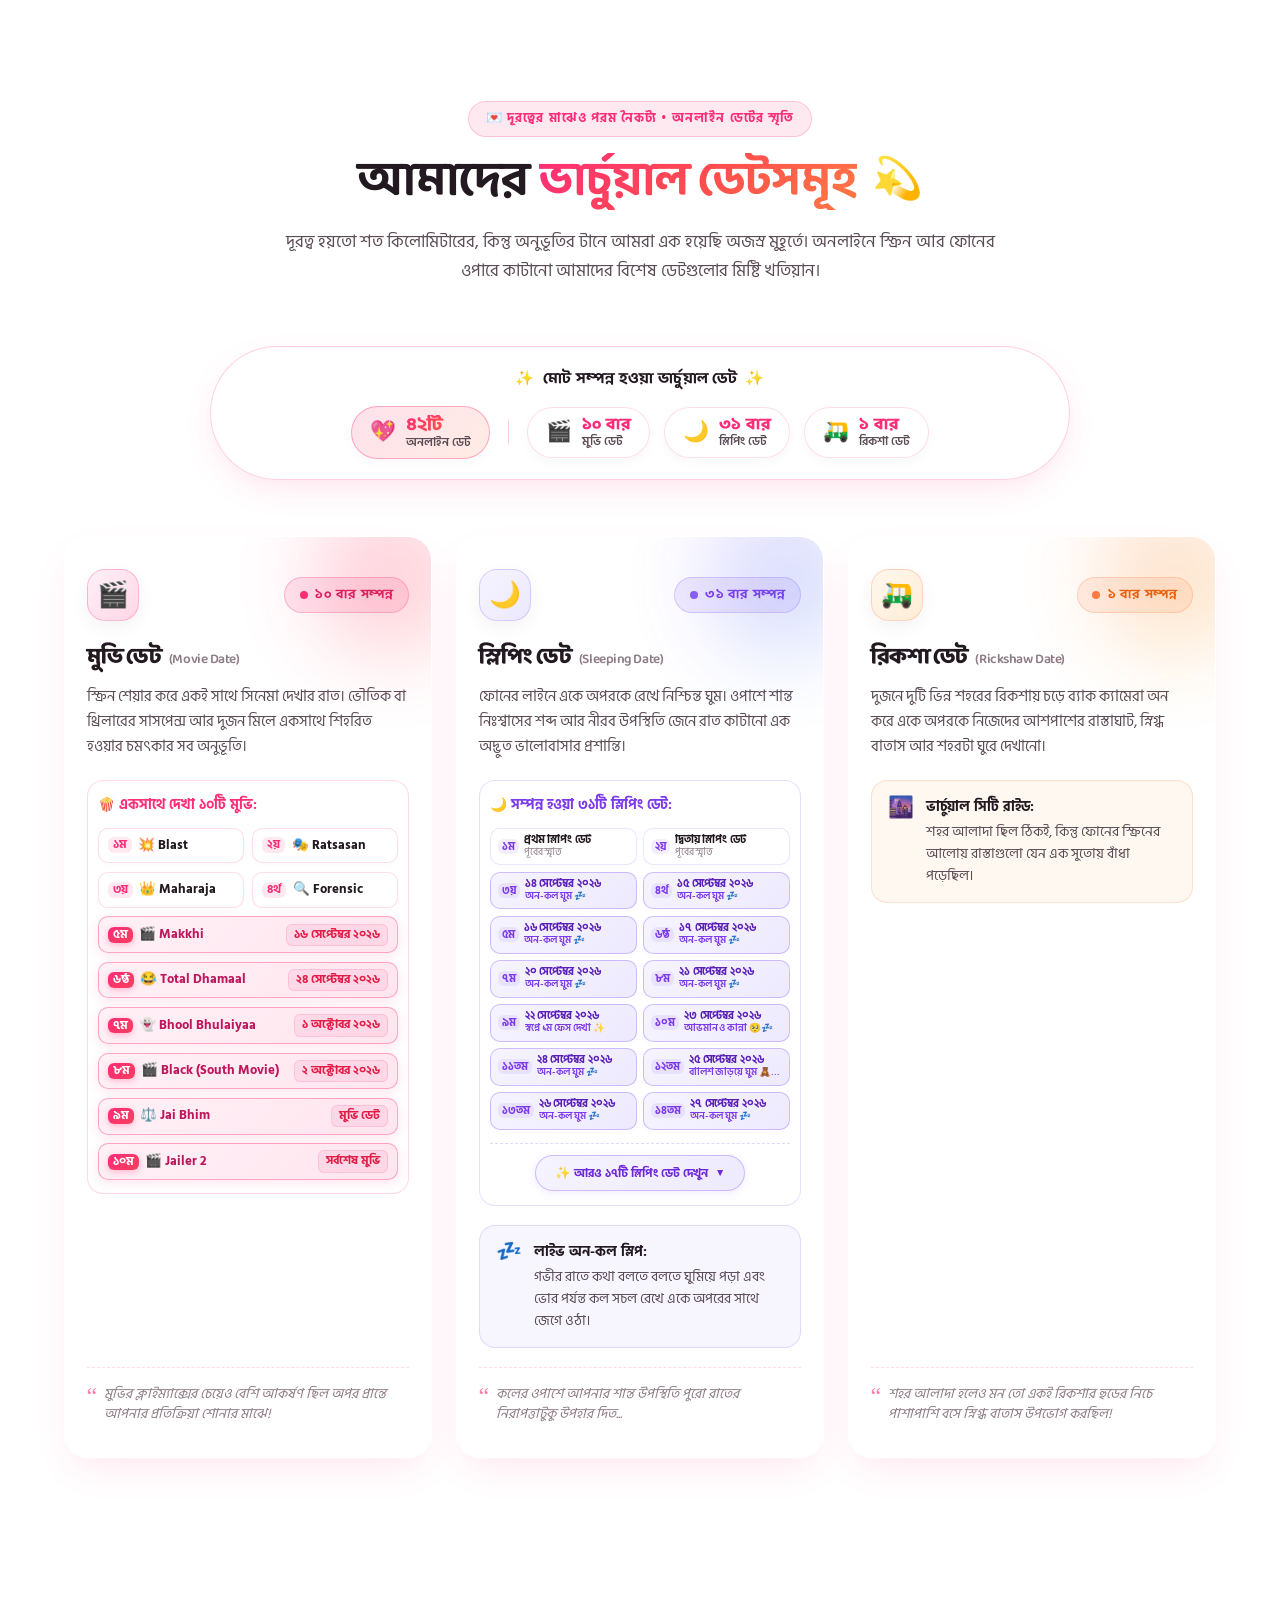
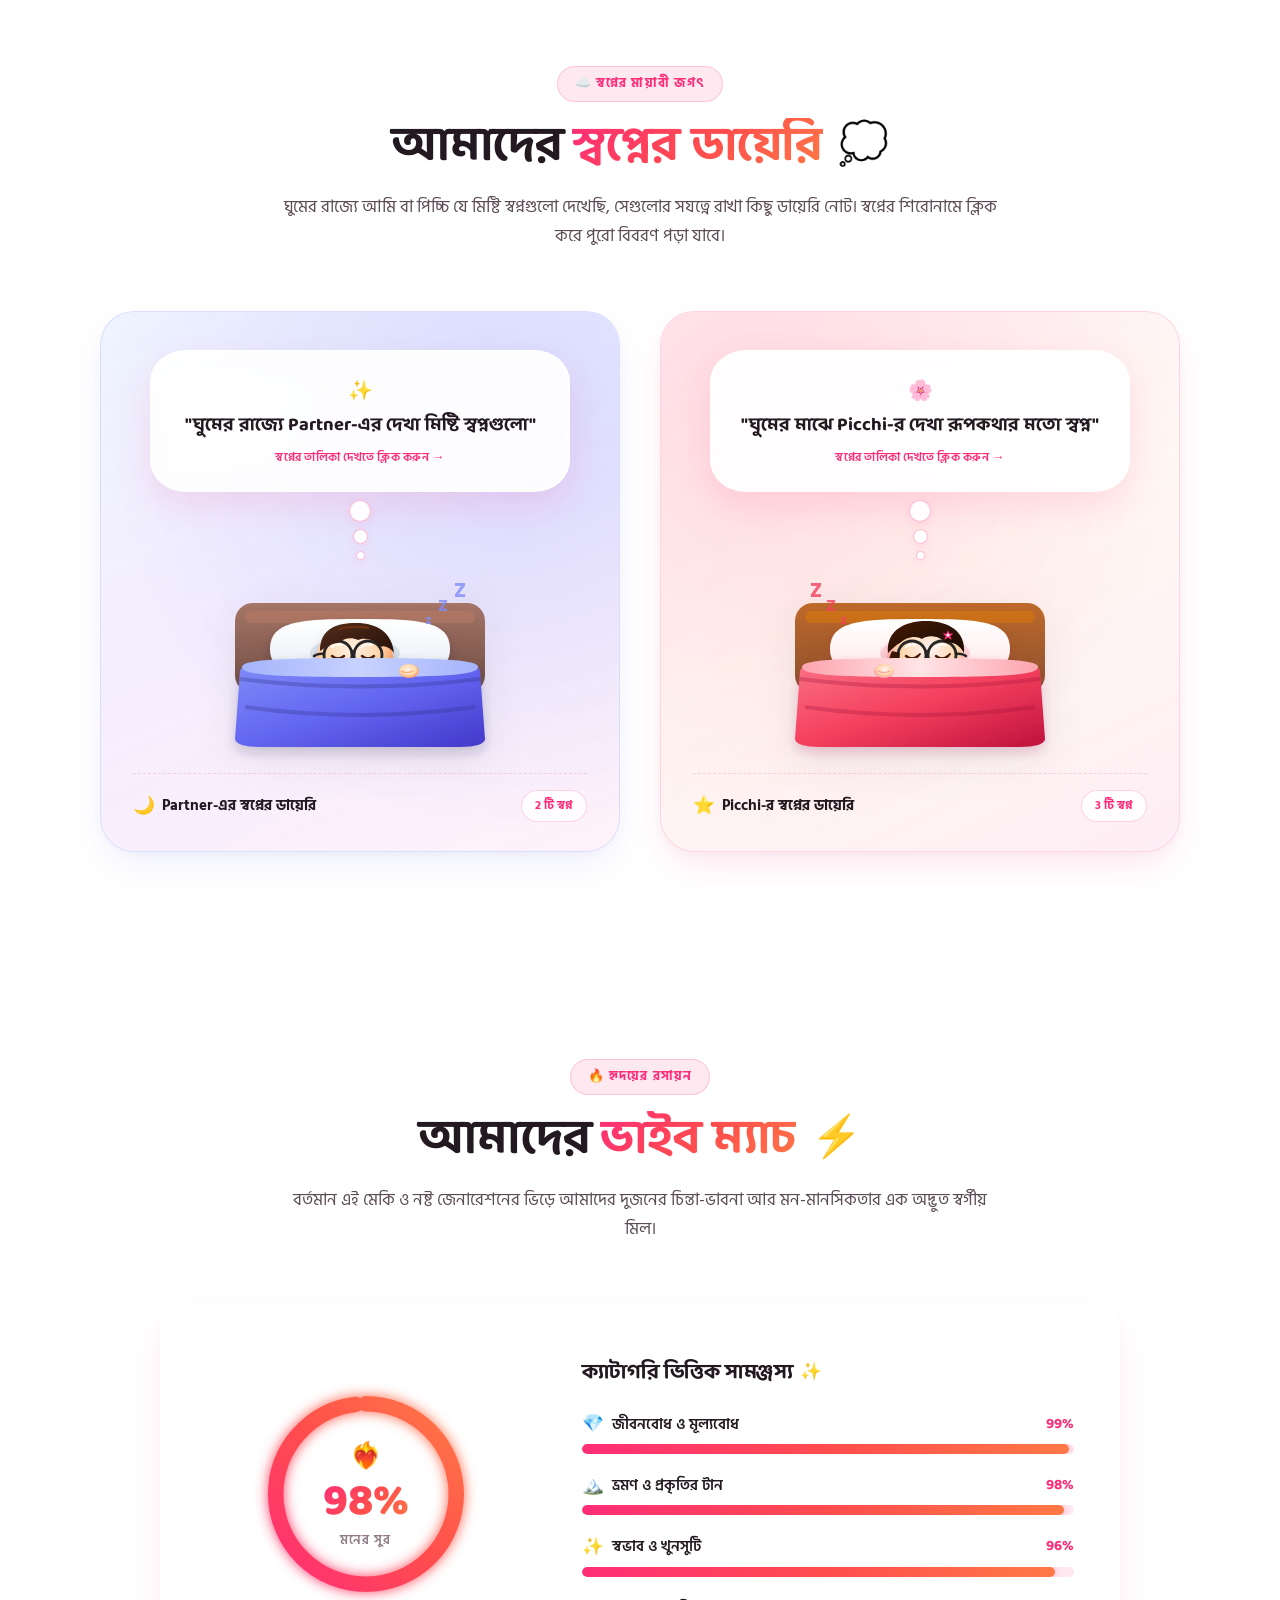
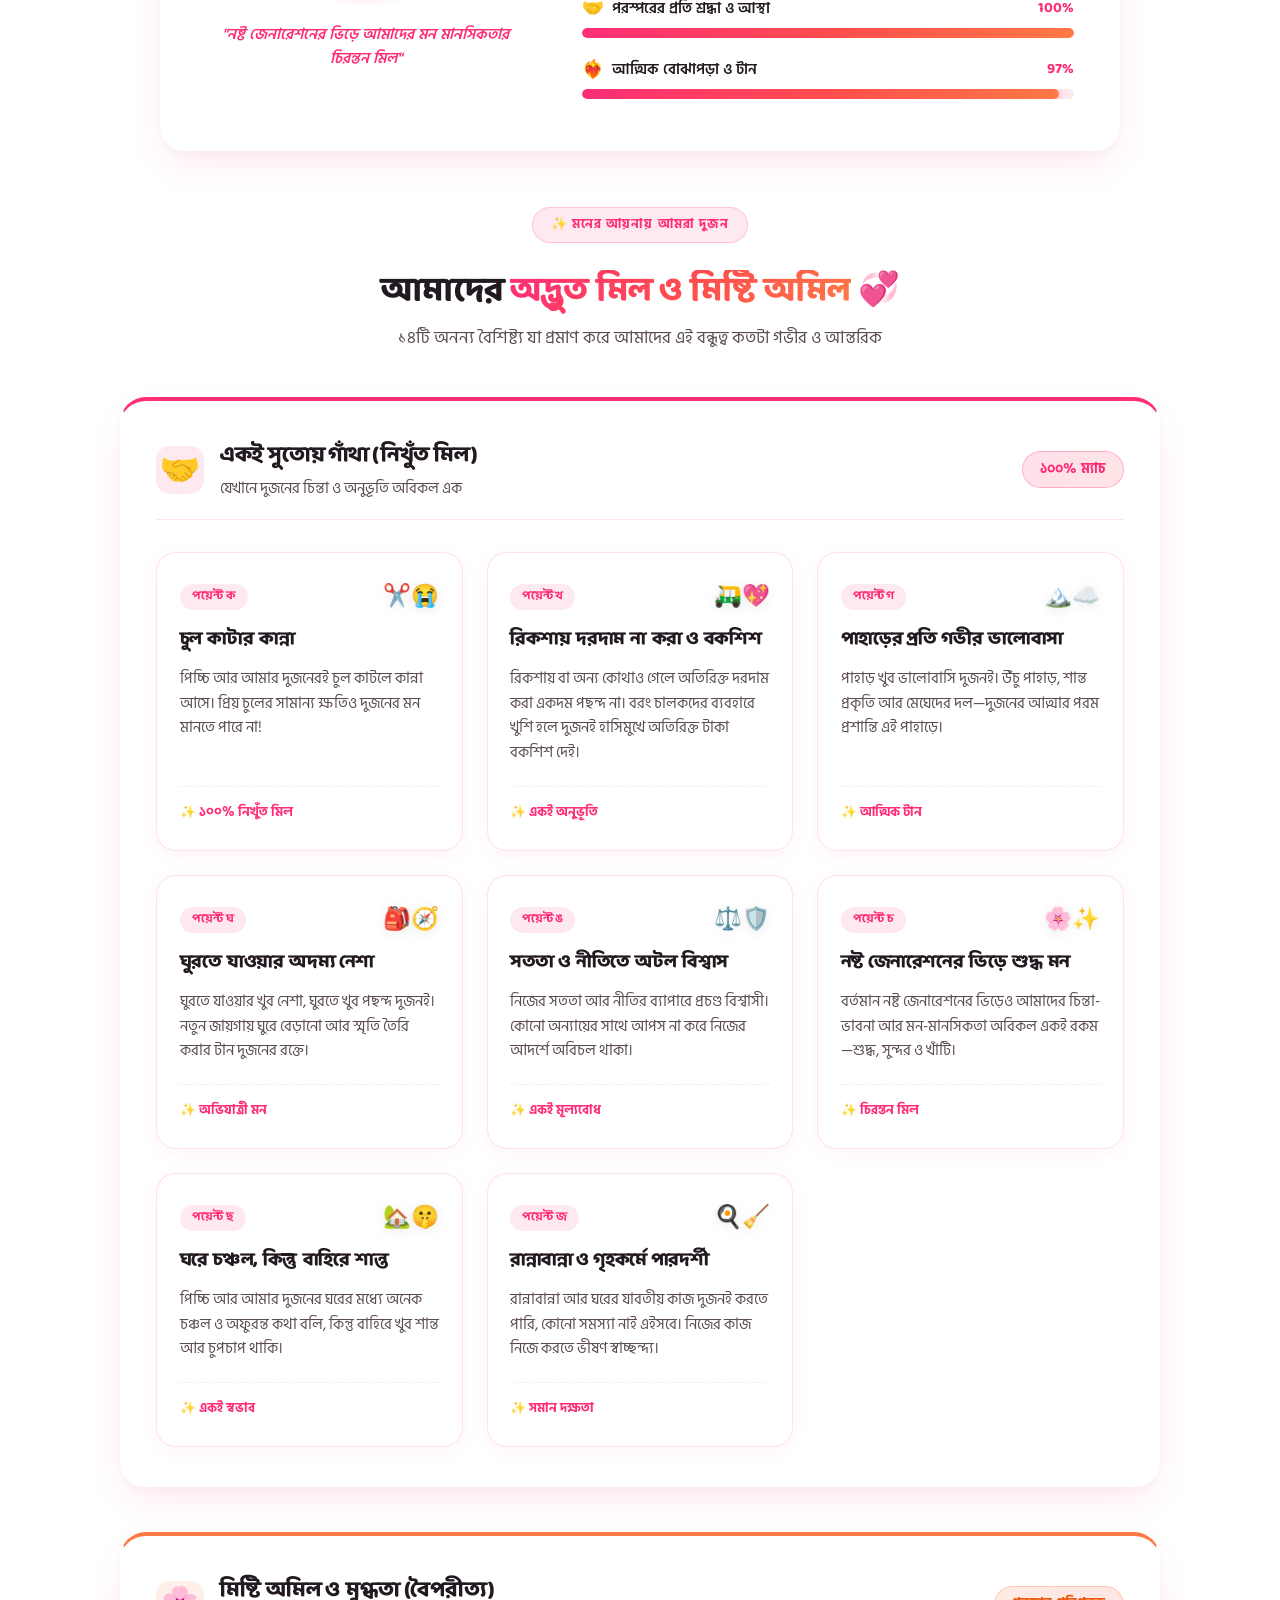
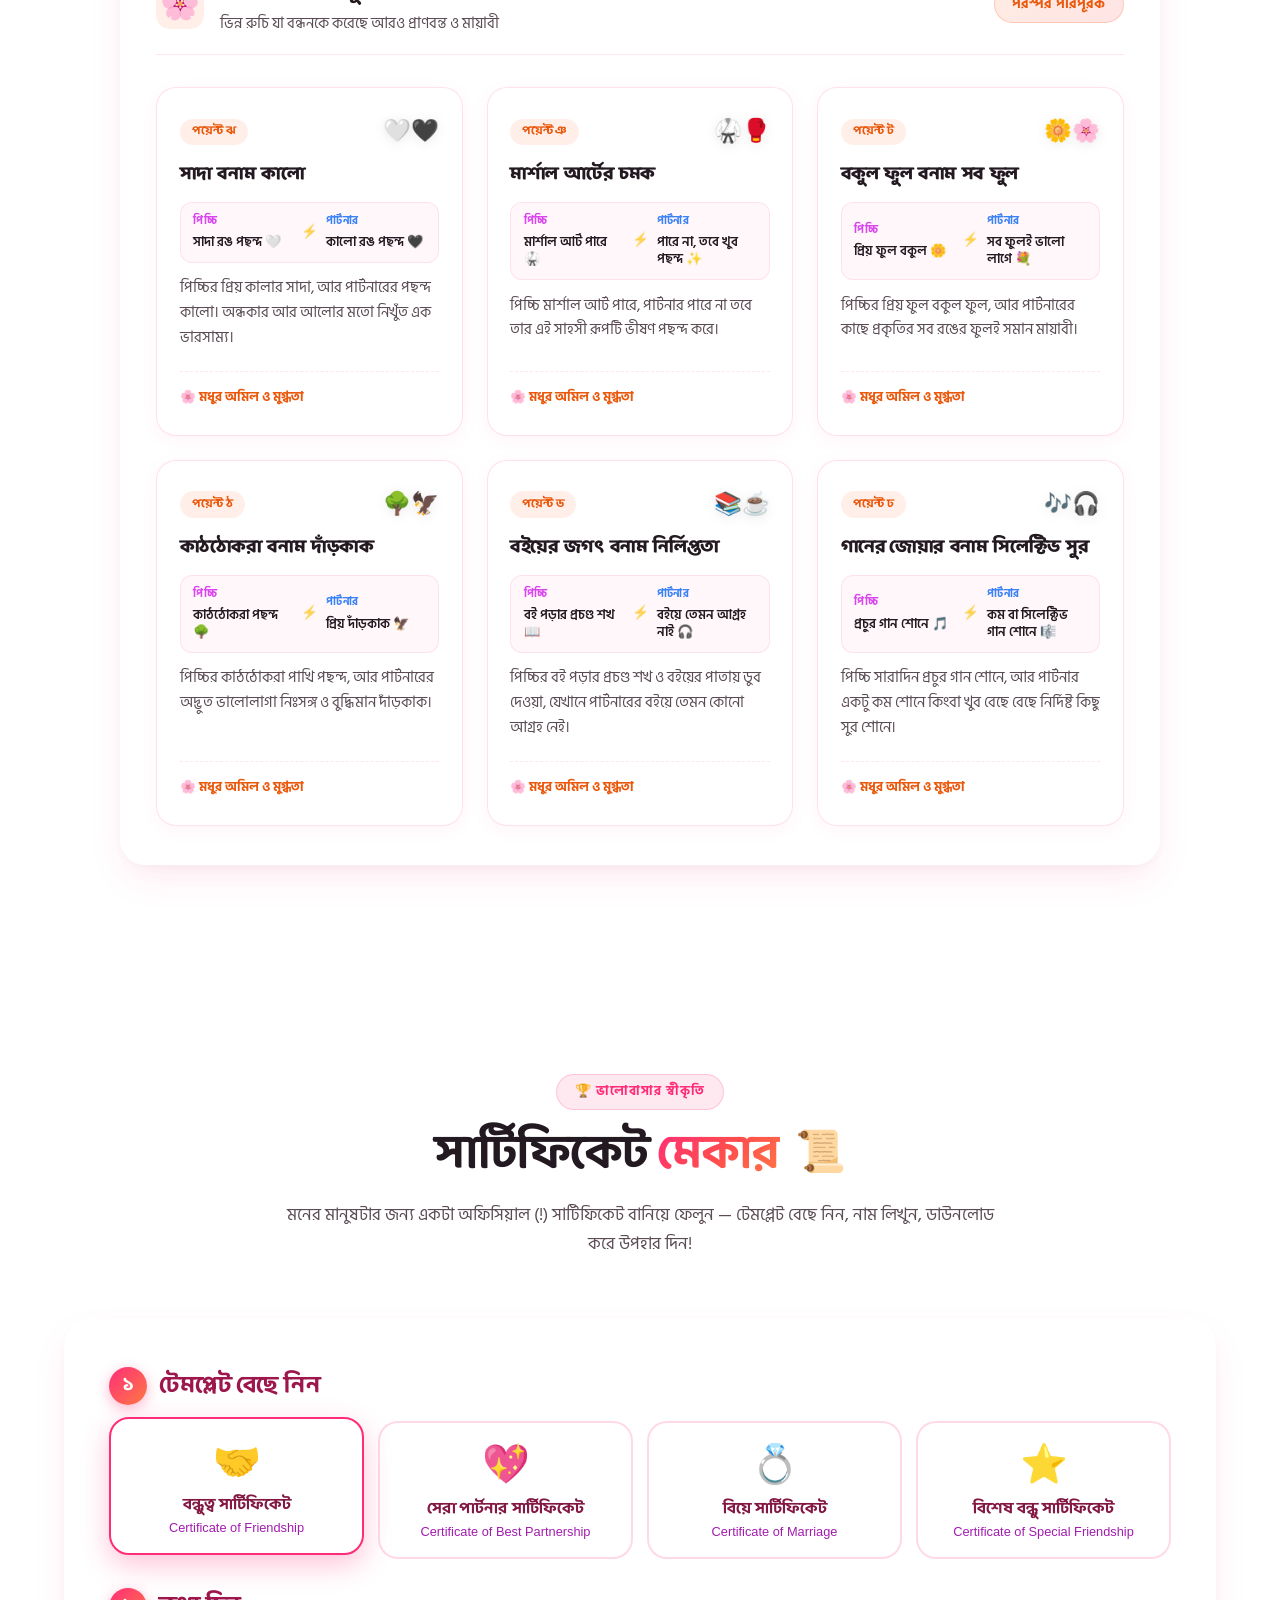
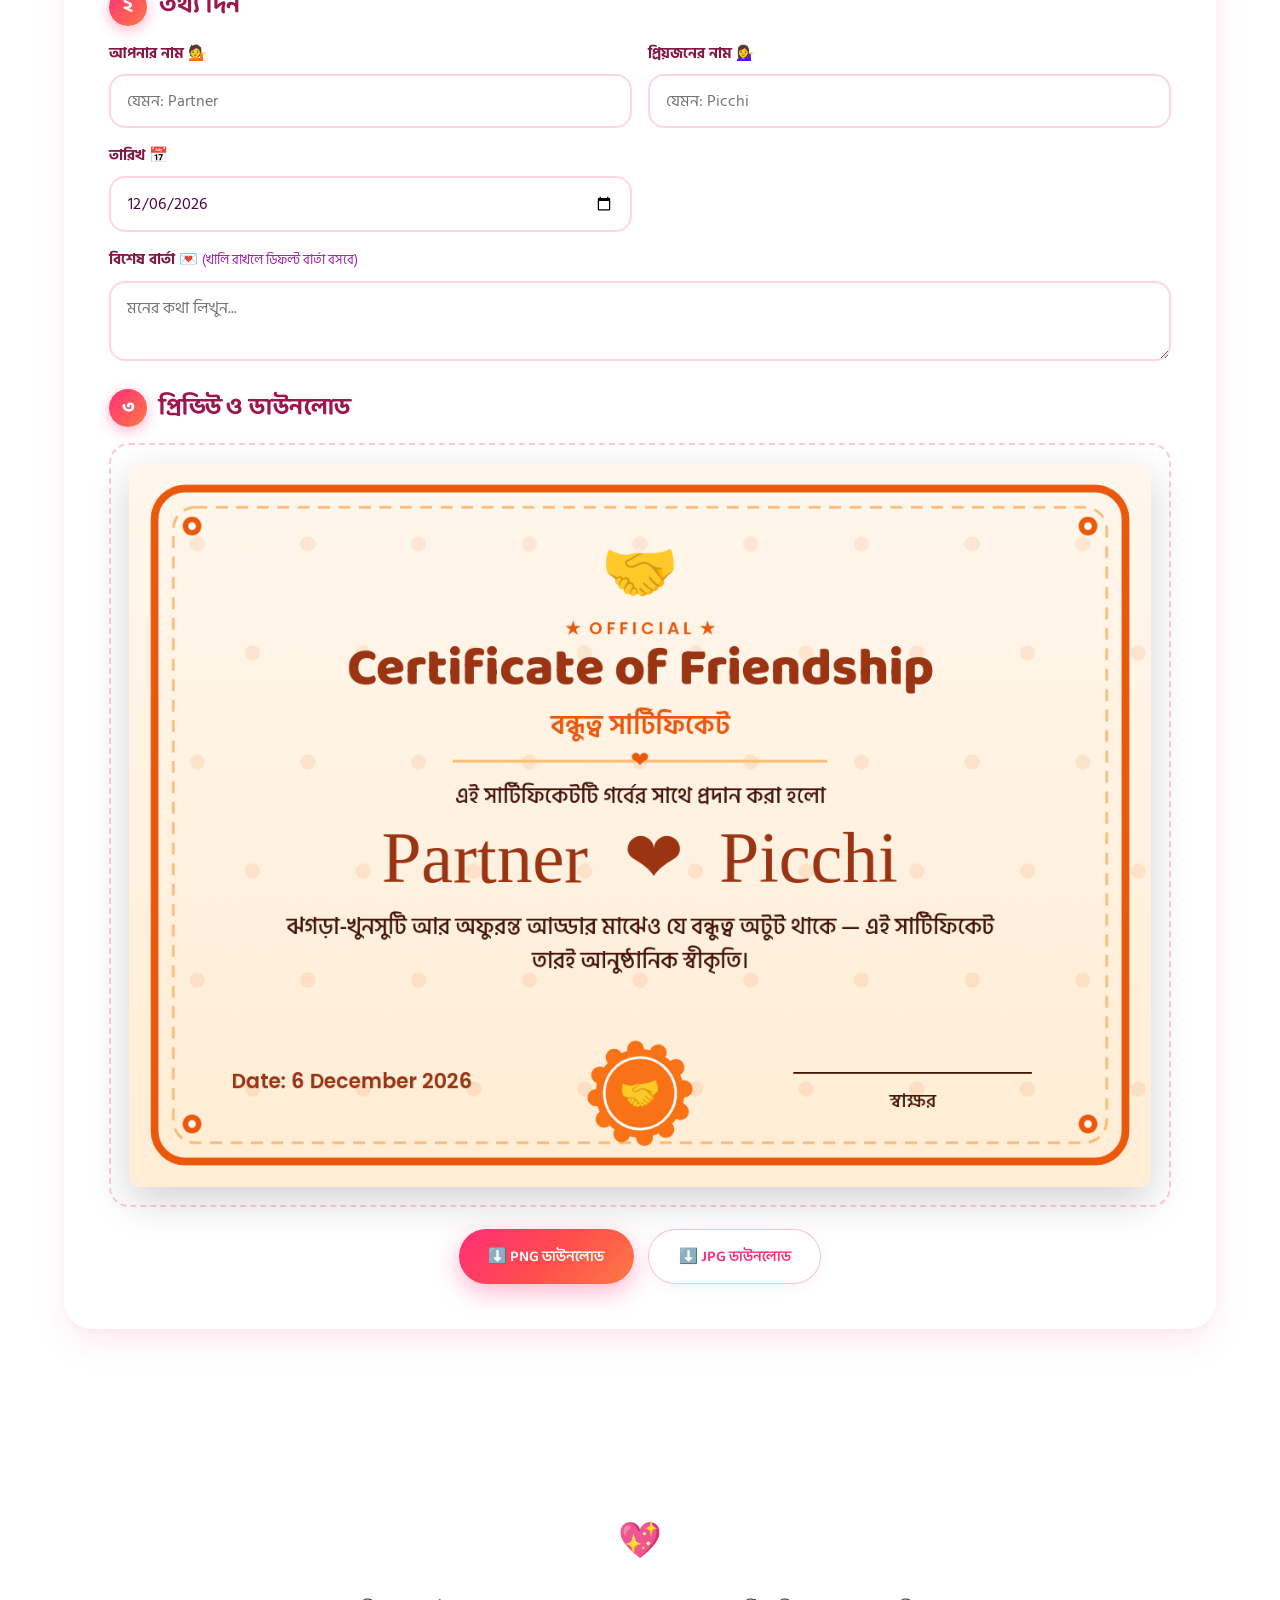
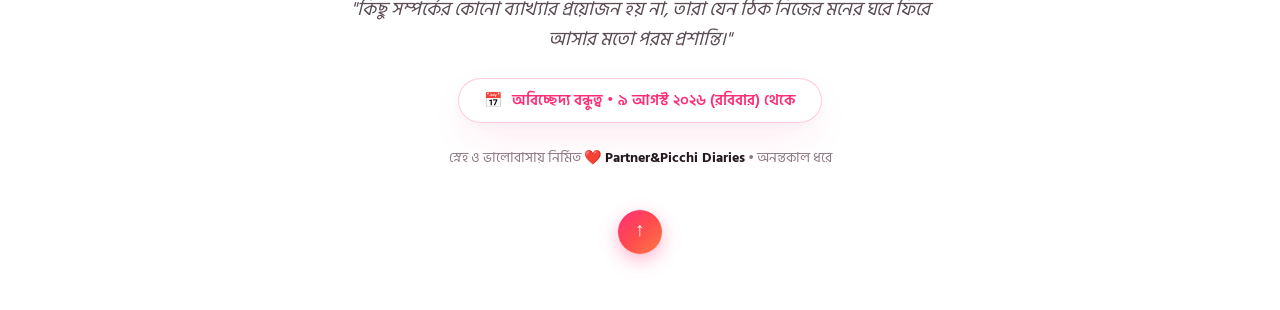
==== commit 68e3c971: "Remove sweet arcade game section and navigation link" ====
--- a/index.html
+++ b/index.html
@@ -39,7 +39,6 @@
         <li><a href="#dates"><span class="link-full">ভার্চুয়াল ডেট</span><span class="link-short">ডেট</span></a></li>
         <li><a href="#dreams"><span class="link-full">স্বপ্নজাল</span><span class="link-short">স্বপ্ন</span></a></li>
         <li><a href="#vibe"><span class="link-full">ভাইব ম্যাচ</span><span class="link-short">ভাইব</span></a></li>
-        <li><a href="#game"><span class="link-full">আর্কেড গেইম</span><span class="link-short">গেইম</span></a></li>
         <li><a href="#certificate"><span class="link-full">Certificate</span><span class="link-short">সনদ</span></a></li>
       </ul>
     </nav>
@@ -921,143 +920,7 @@
       </div>
     </section>
 
-    <!-- ==================== 6. "HEART & DREAM CATCHER" ARCADE GAME ==================== -->
-    <section id="game" class="section game-section">
-      <div class="container">
-        
-        <div class="section-header reveal-fade">
-          <span class="section-pill-tag">🎮 মিষ্টি আর্কেড গেইম</span>
-          <h2 class="section-title">
-            হার্ট অ্যান্ড <span class="gradient-text">ড্রিম ক্যাচার</span>
-            <span class="title-icon">🧺</span>
-          </h2>
-          <p class="section-intro">
-            আকাশ থেকে ভেসে আসা মিষ্টি উপহার, ফুল আর স্বপ্নগুলো ঝুড়িতে লুফে নিন! তবে সাবধান—জেলাস বোম্ব থেকে দূরে থাকুন!
-          </p>
-        </div>
-
-        <div class="arcade-cabinet glass-card reveal-fade">
-          
-          <!-- Top Arcade HUD Bar -->
-          <div class="arcade-hud">
-            <div class="hud-item hud-score">
-              <span class="hud-label">স্কোর</span>
-              <span class="hud-value" id="game-score">০</span>
-            </div>
-            <div class="hud-item hud-combo">
-              <span class="hud-label">কম্বো</span>
-              <span class="hud-value combo-badge" id="game-combo">x১</span>
-            </div>
-            <div class="hud-item hud-lives">
-              <span class="hud-label">জীবন</span>
-              <span class="hud-value" id="game-lives">❤️❤️❤️</span>
-            </div>
-            <div class="hud-item hud-timer">
-              <span class="hud-label">সময়</span>
-              <span class="hud-value" id="game-timer">৪৫s</span>
-            </div>
-            <div class="hud-item hud-highscore">
-              <span class="hud-label">🏆 সেরা</span>
-              <span class="hud-value" id="game-highscore">০</span>
-            </div>
-            <button id="game-sound-toggle" class="hud-sound-btn" title="সাউন্ড অন/অফ" aria-label="Toggle sound">
-              <span id="sound-icon">🔊</span>
-            </button>
-          </div>
-
-          <!-- Main Game Stage / Canvas Area -->
-          <div class="arcade-stage" id="arcade-stage">
-            <canvas id="game-canvas"></canvas>
-
-            <!-- Start Game Overlay -->
-            <div class="arcade-overlay start-overlay" id="game-start-overlay">
-              <div class="overlay-card glass-card">
-                <div class="overlay-icon-bounce">🧺✨</div>
-                <h3 class="overlay-title">হার্ট অ্যান্ড ড্রিম ক্যাচার</h3>
-                <p class="overlay-subtitle">আপনার চরিত্র বেছে নিন এবং উপহারগুলো ঝুড়িতে লুফে নিন!</p>
-                
-                <!-- Character Selection Tabs -->
-                <div class="character-select-group">
-                  <button type="button" class="char-btn active" data-char="partner" id="char-btn-partner">
-                    <span class="char-avatar">👦👓</span>
-                    <span class="char-name">Partner</span>
-                    <span class="char-tag">শান্ত ও যত্নশীল</span>
-                  </button>
-                  <button type="button" class="char-btn" data-char="picchi" id="char-btn-picchi">
-                    <span class="char-avatar">👧🌸</span>
-                    <span class="char-name">Picchi</span>
-                    <span class="char-tag">চঞ্চল ও মিষ্টি</span>
-                  </button>
-                </div>
-
-                <!-- Item Guide Legend -->
-                <div class="game-items-legend">
-                  <div class="legend-item"><span class="item-ico">💖</span> হার্ট <strong>+১০</strong></div>
-                  <div class="legend-item"><span class="item-ico">🌼</span> ভৃঙ্গরাজ <strong>+১৫</strong></div>
-                  <div class="legend-item"><span class="item-ico">🏍️</span> রয়্যাল এনফিল্ড <strong>+২৫</strong></div>
-                  <div class="legend-item"><span class="item-ico">☕</span> কফি <strong>+২০</strong></div>
-                  <div class="legend-item"><span class="item-ico">💎</span> রত্ন <strong>+৩০</strong></div>
-                  <div class="legend-item bomb-legend"><span class="item-ico">💣</span> জেলাসি <strong>-১ ❤️</strong></div>
-                </div>
-
-                <button id="game-start-btn" class="pill-btn primary-btn game-play-btn">
-                  <span>খেলা শুরু করুন 🚀</span>
-                </button>
-
-                <p class="control-hint">
-                  <span class="desktop-hint">💻 মাউস বা Arrow Key (← →) দিয়ে ঝুড়ি চালান</span>
-                  <span class="mobile-hint">📱 স্ক্রিনে আঙুল দিয়ে ড্র্যাগ করুন বা নিচের বাটন চাপুন</span>
-                </p>
-              </div>
-            </div>
-
-            <!-- Game Over / Victory Overlay -->
-            <div class="arcade-overlay result-overlay" id="game-result-overlay" style="display: none;">
-              <div class="overlay-card glass-card">
-                <div class="result-badge-icon" id="result-icon">🏆</div>
-                <h3 class="overlay-title" id="result-title">খেলা সমাপ্ত!</h3>
-                <p class="result-rating-msg" id="result-msg">ভালোবাসার ঝুড়ি একদম টইটম্বুর!</p>
-                
-                <div class="result-stats-board">
-                  <div class="result-stat-box">
-                    <span class="stat-num" id="final-score">০</span>
-                    <span class="stat-lbl">মোট স্কোর</span>
-                  </div>
-                  <div class="result-stat-box">
-                    <span class="stat-num" id="items-caught-count">০</span>
-                    <span class="stat-lbl">উপহার সংগ্রহ</span>
-                  </div>
-                  <div class="result-stat-box">
-                    <span class="stat-num" id="max-combo-stat">x১</span>
-                    <span class="stat-lbl">ম্যাক্স কম্বো</span>
-                  </div>
-                </div>
-
-                <div class="result-actions">
-                  <button id="game-restart-btn" class="pill-btn primary-btn">
-                    <span>🔄 আবার খেলুন</span>
-                  </button>
-                  <button id="game-celebrate-btn" class="pill-btn secondary-btn">
-                    <span>✨ উৎসব পালন করুন</span>
-                  </button>
-                </div>
-              </div>
-            </div>
-
-            <!-- Floating In-game Mobile Controls -->
-            <div class="mobile-touch-controls" id="mobile-touch-controls">
-              <button type="button" class="touch-btn touch-btn-left" id="touch-left-btn" aria-label="Move left">◀</button>
-              <button type="button" class="touch-btn touch-btn-right" id="touch-right-btn" aria-label="Move right">▶</button>
-            </div>
-
-          </div>
-
-        </div>
-
-      </div>
-    </section>
-
-    <!-- ==================== 7. CERTIFICATE ==================== -->
+    <!-- ==================== 6. CERTIFICATE ==================== -->
     <section id="certificate" class="section certificate-section">
       <div class="container">
 
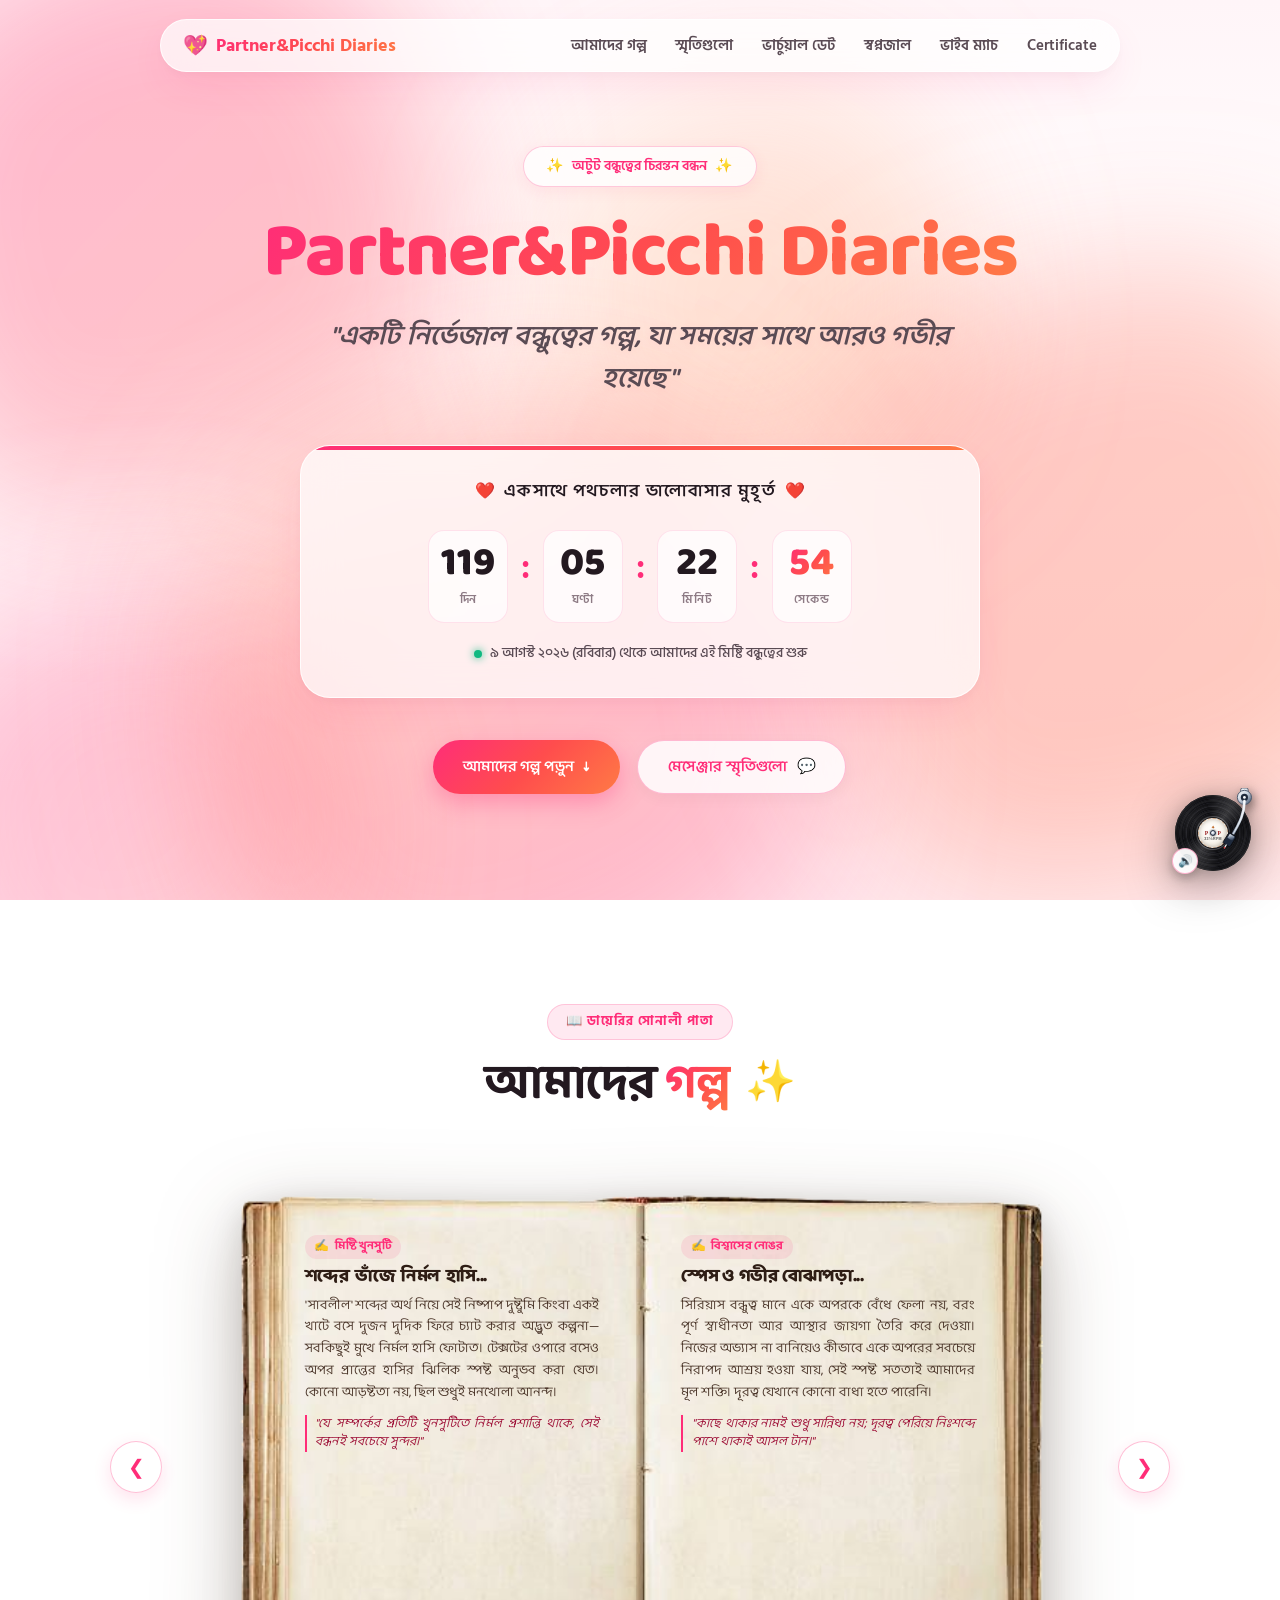
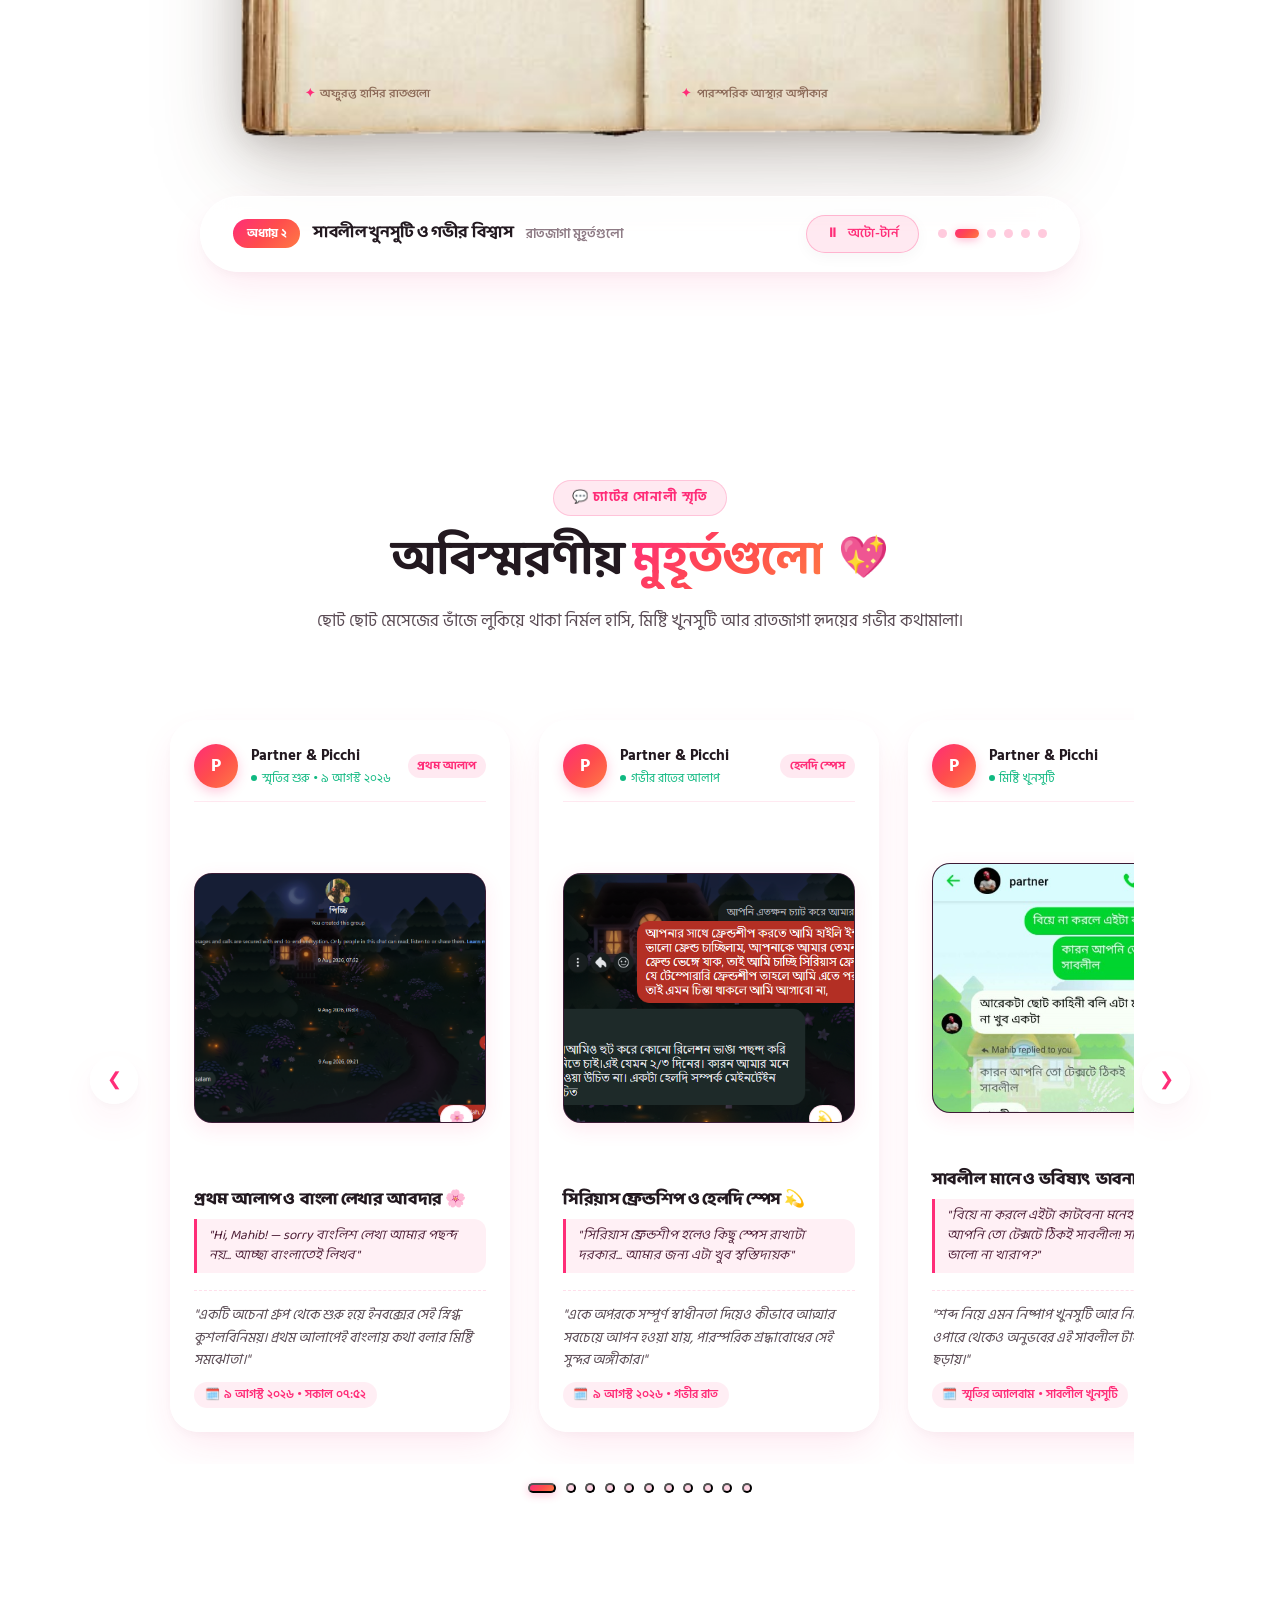
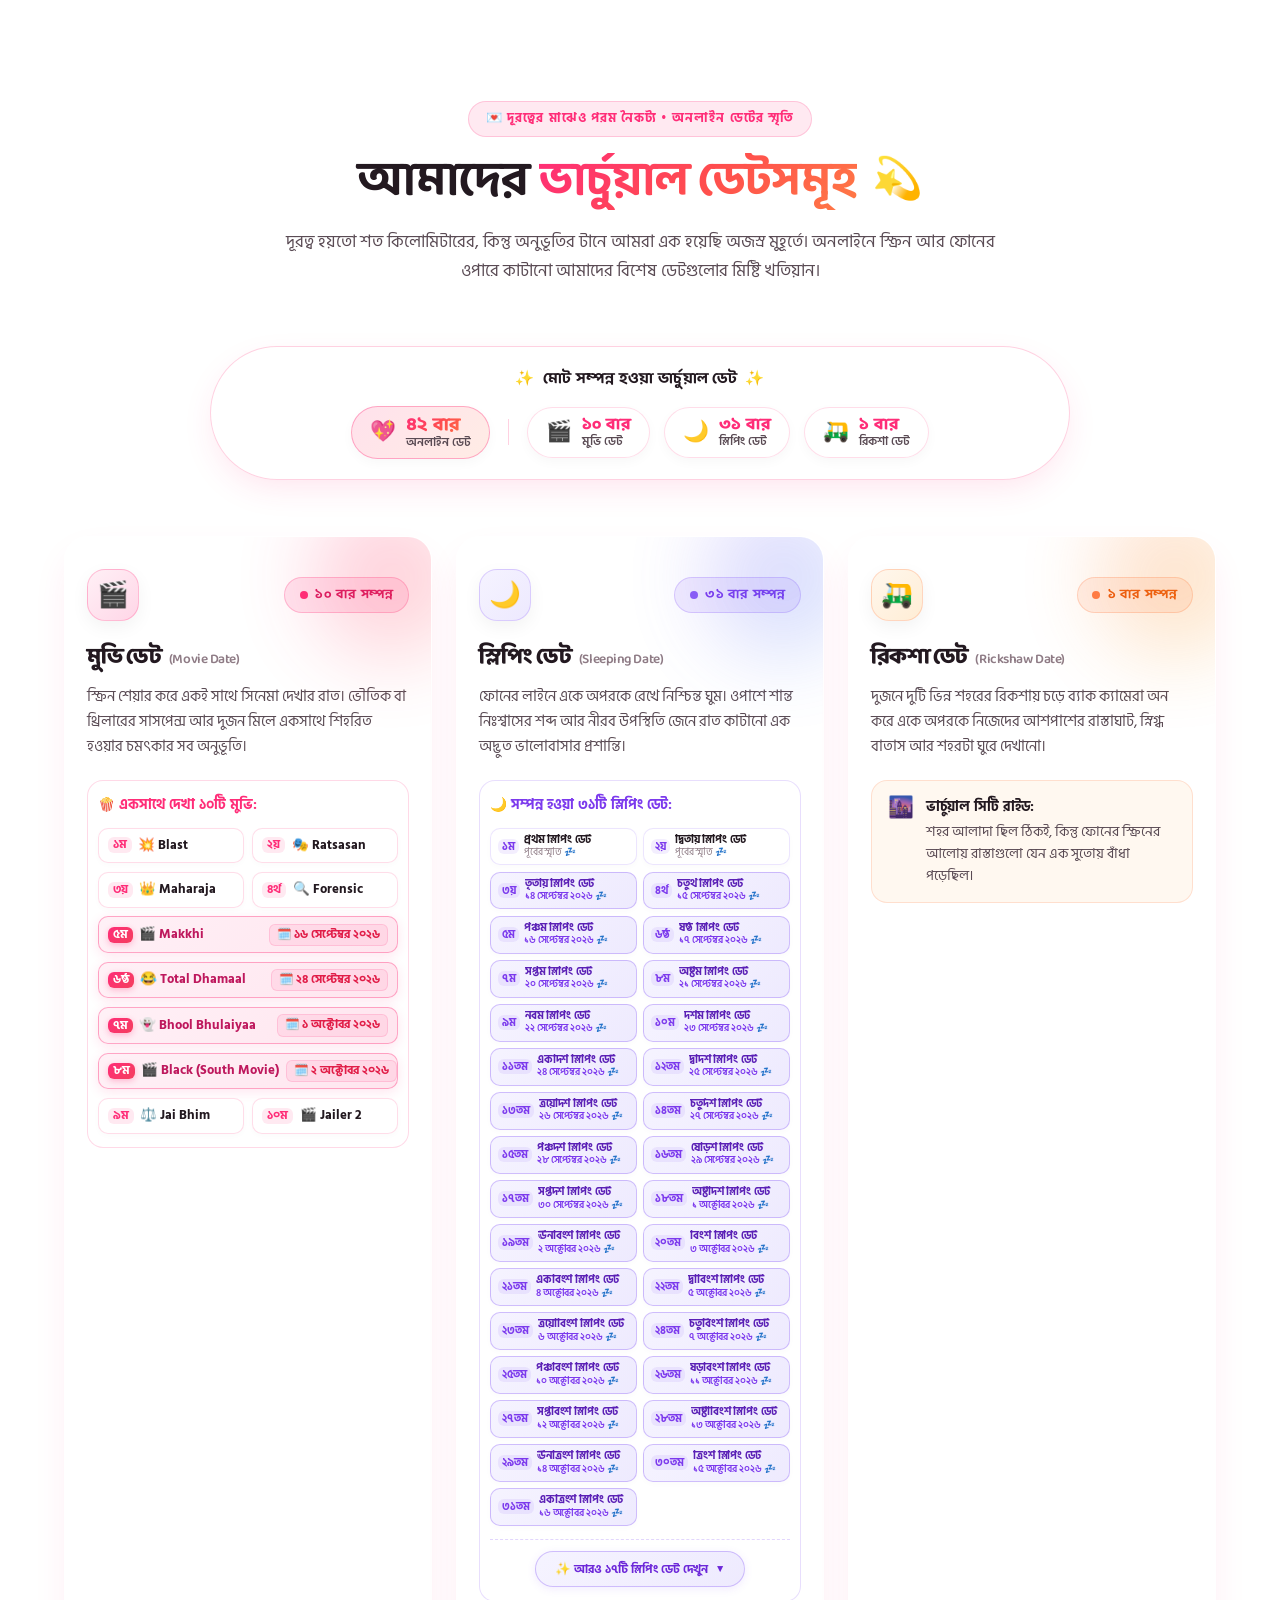
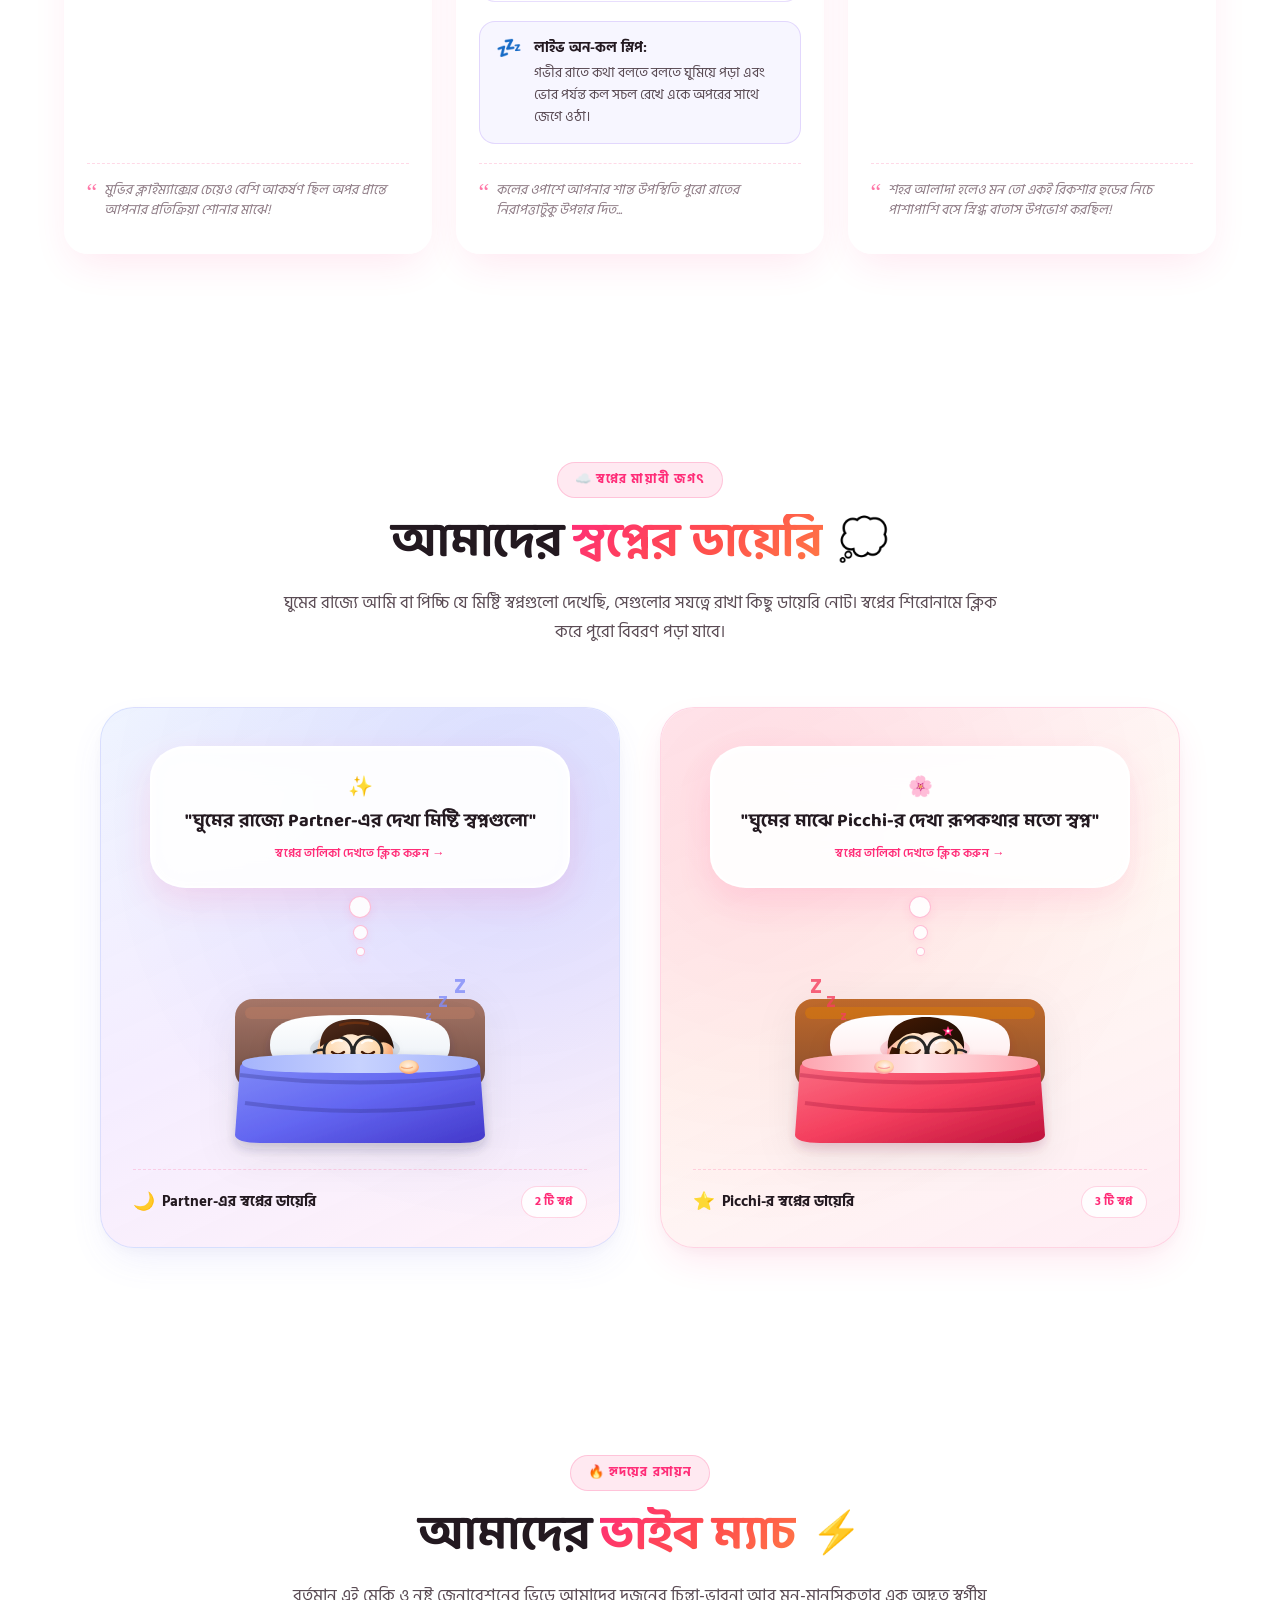
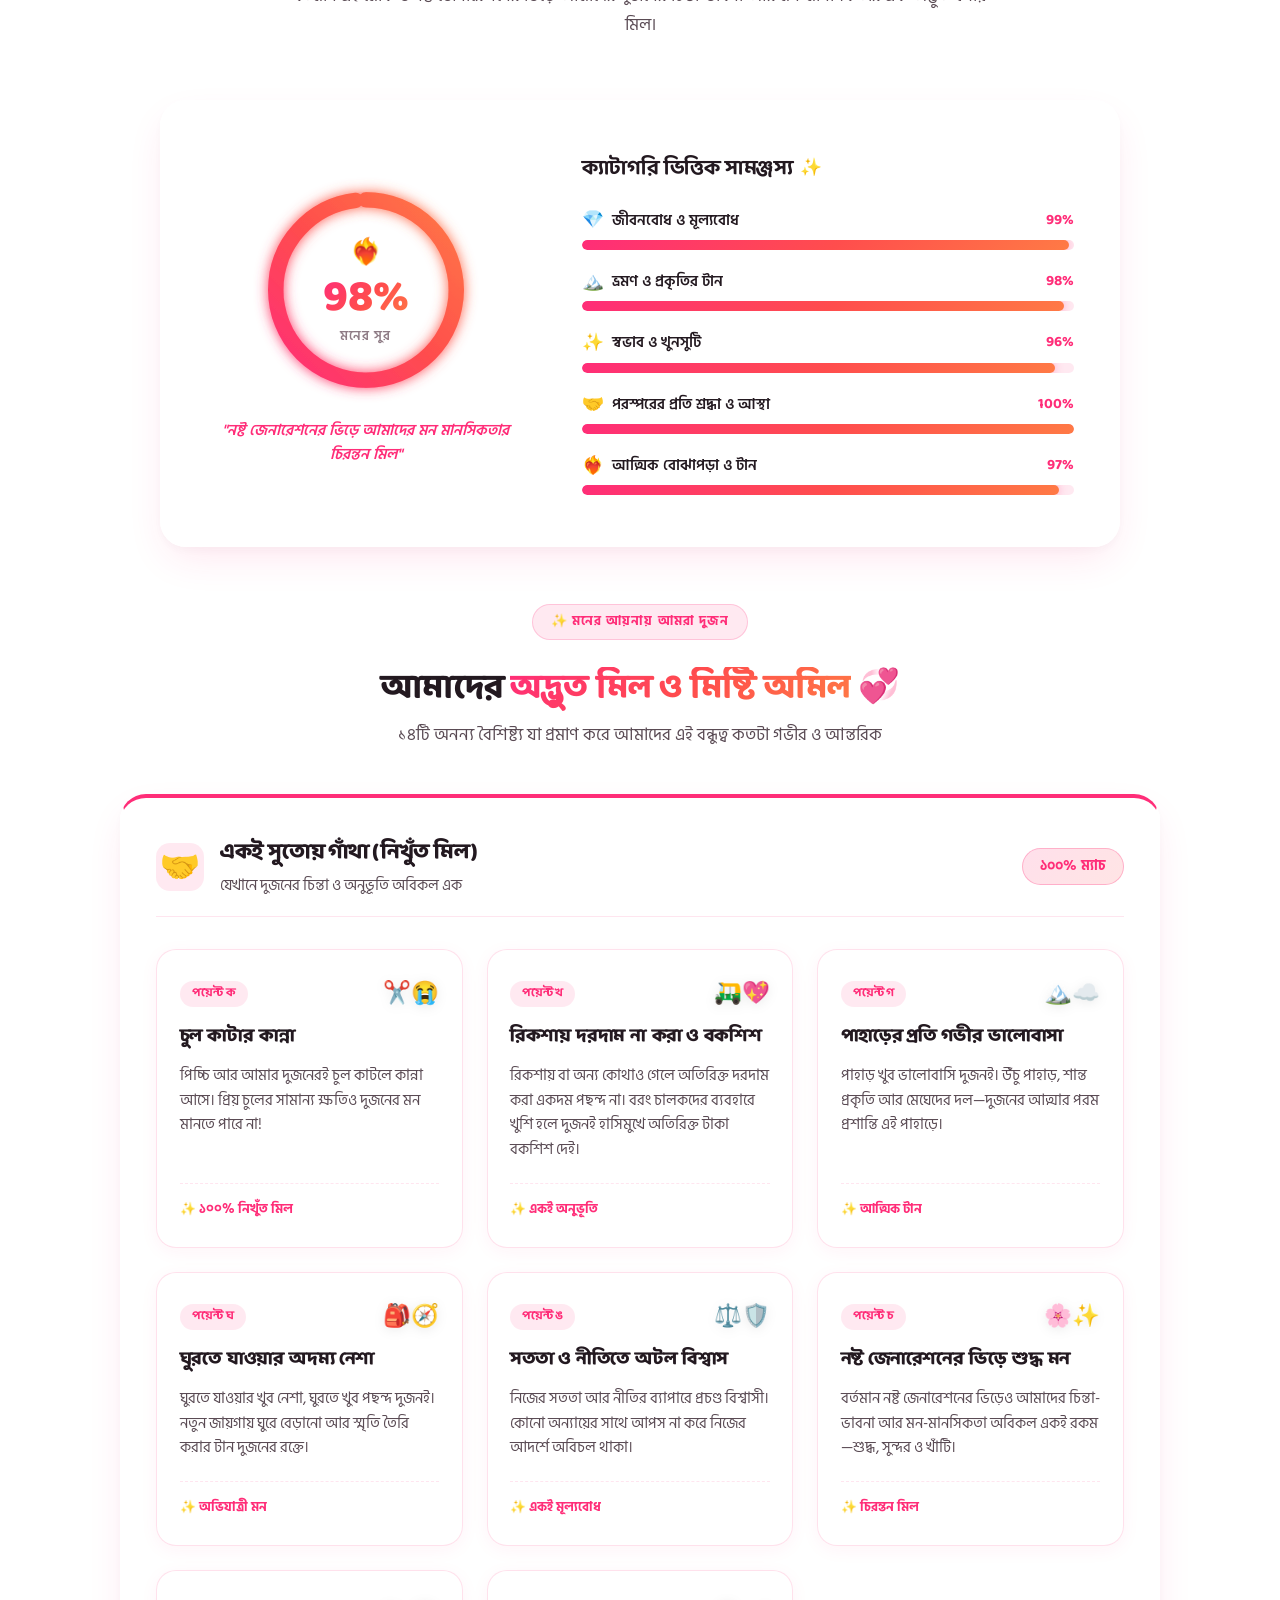
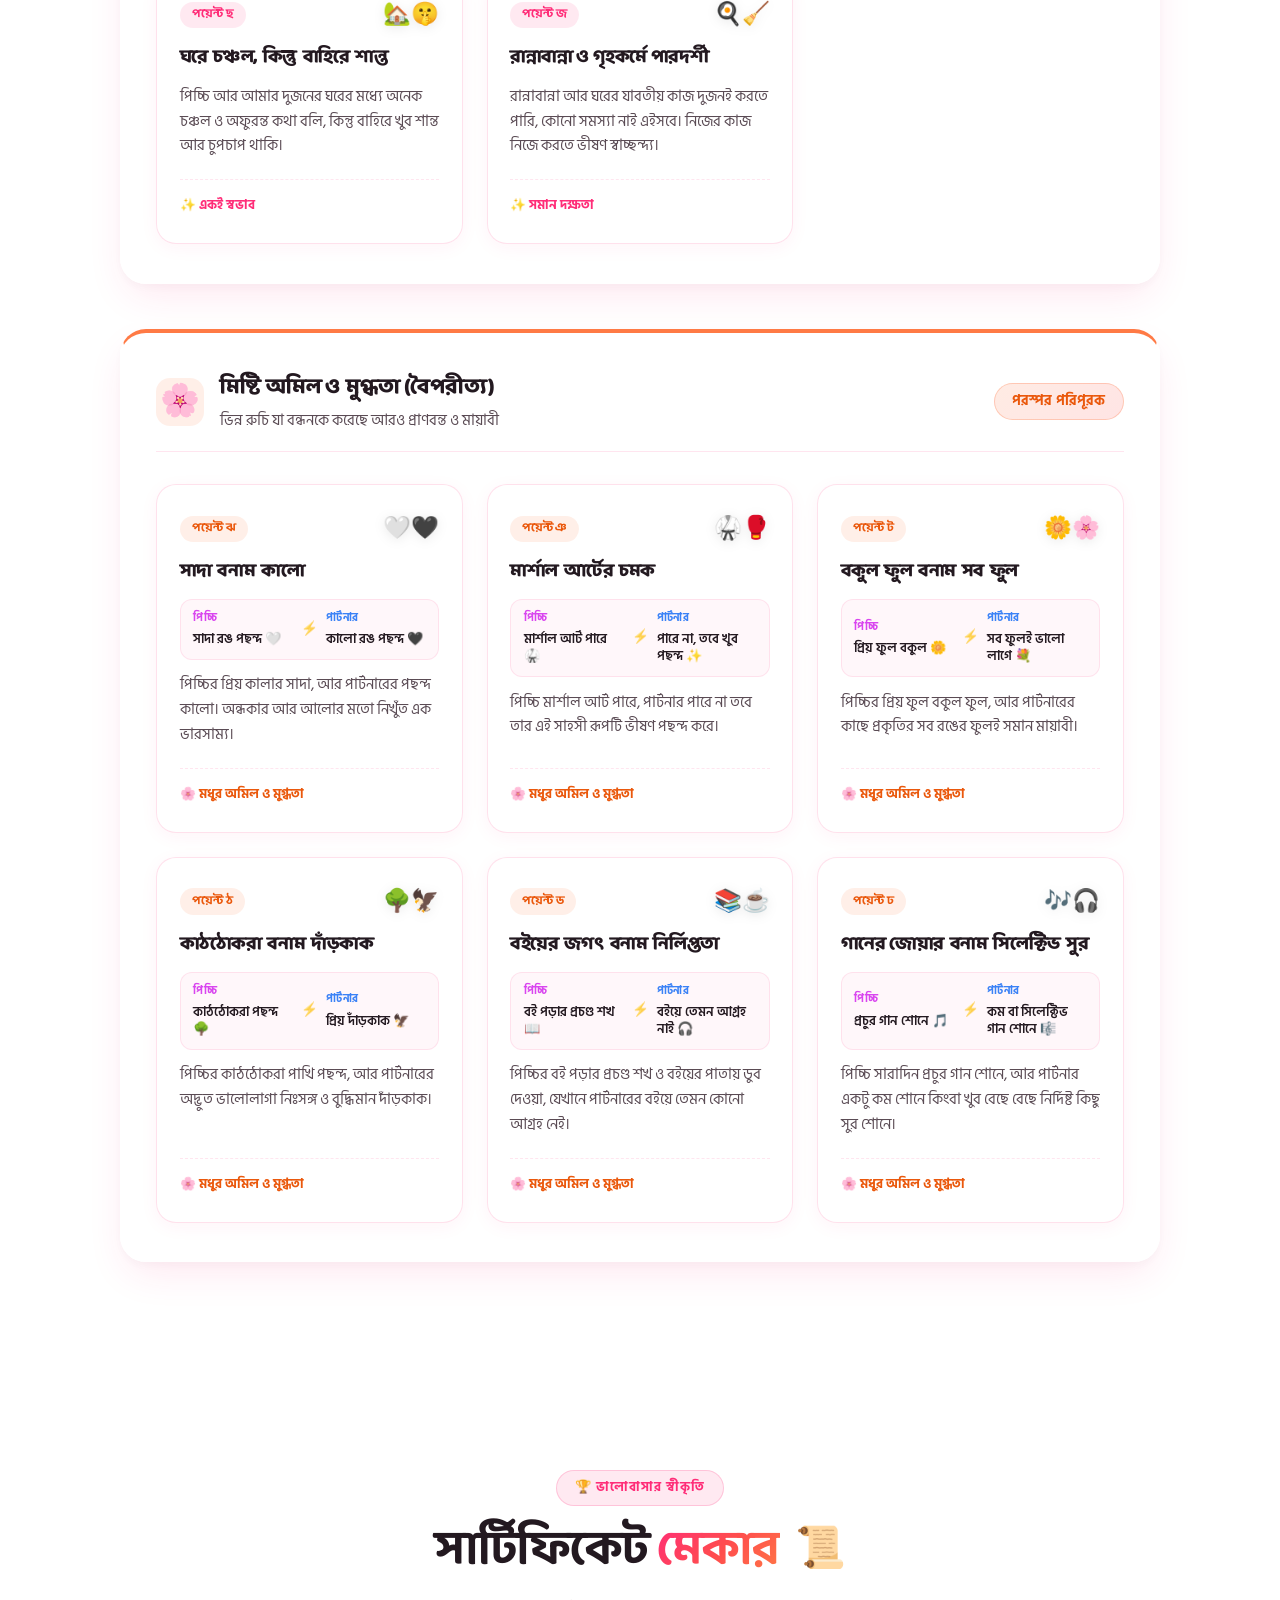
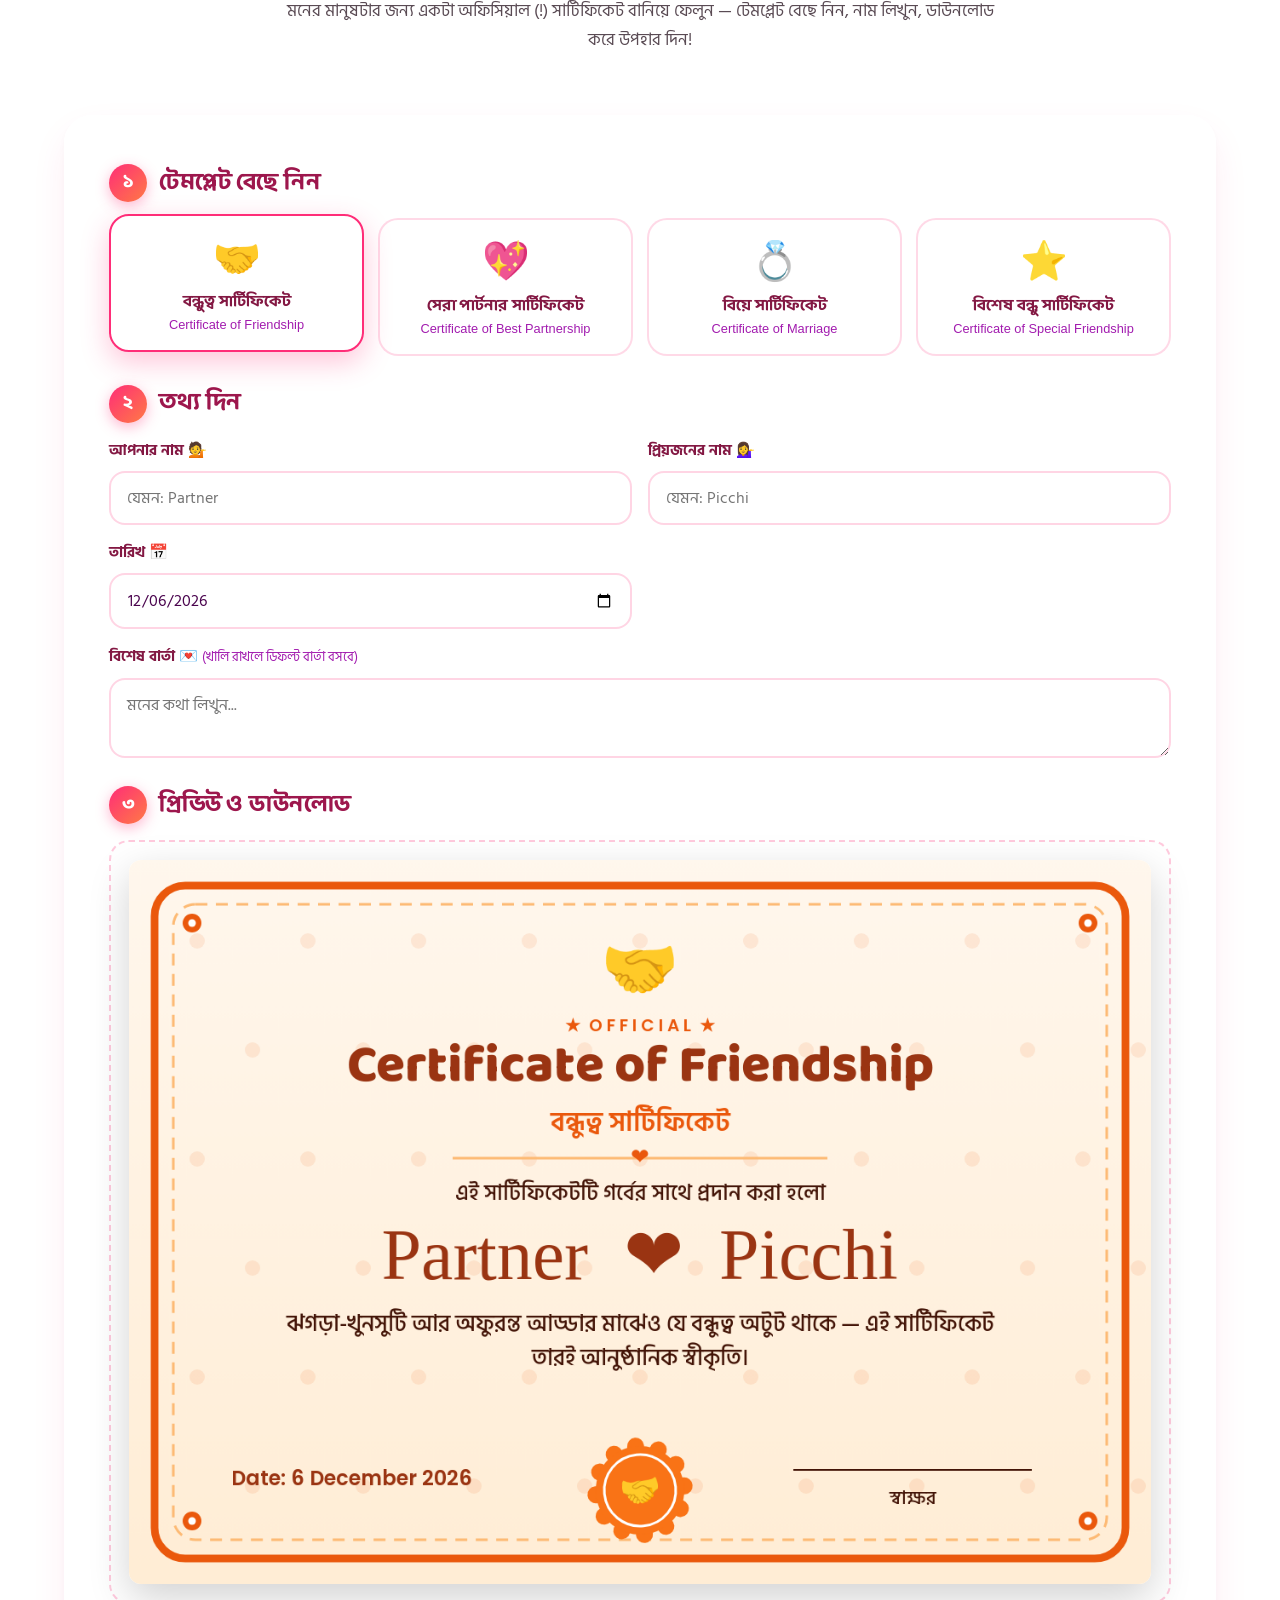
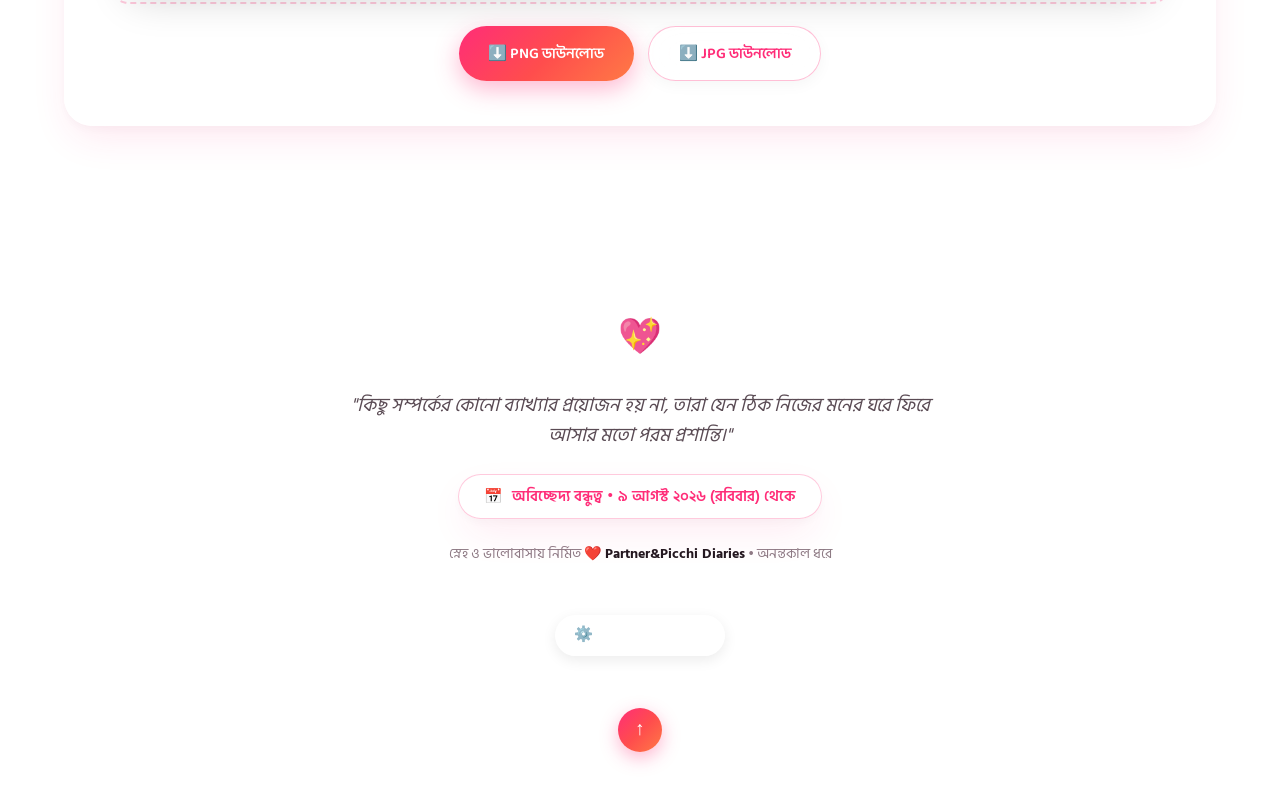
==== commit 1d507c5b: "Add full-featured romantic Admin Panel with video moments support and Firestore realtime sync" ====
--- a/index.html
+++ b/index.html
@@ -318,7 +318,7 @@
                 <div class="movies-showcase-title">
                   <span>🍿 একসাথে দেখা ১০টি মুভি:</span>
                 </div>
-                <div class="movies-list">
+                <div class="movies-list" id="movies-list">
                   <div class="movie-item">
                     <span class="movie-order">১ম</span>
                     <span class="movie-pill-name">💥 Blast</span>
@@ -1000,6 +1000,13 @@
         স্নেহ ও ভালোবাসায় নির্মিত <span class="heart-pulse">❤️</span> <strong id="footer-names">Partner&amp;Picchi Diaries</strong> • অনন্তকাল ধরে
       </p>
 
+      <div class="footer-admin-wrap">
+        <a href="admin.html" class="admin-panel-link" title="অ্যাডমিন ড্যাশবোর্ড">
+          <span class="admin-icon">⚙️</span>
+          <span class="admin-link-text">অ্যাডমিন ড্যাশবোর্ড</span>
+        </a>
+      </div>
+
       <a href="#hero" class="back-to-top" aria-label="Back to top">
         <span>↑</span>
       </a>
@@ -1018,6 +1025,8 @@
       </div>
       <div class="lightbox-body">
         <img id="lightbox-img" src="" alt="Screenshot Preview" class="lightbox-full-img" />
+        <video id="lightbox-video" class="lightbox-full-video" controls playsinline style="display: none;"></video>
+        <iframe id="lightbox-iframe" class="lightbox-full-iframe" style="display: none;" allow="accelerometer; autoplay; clipboard-write; encrypted-media; gyroscope; picture-in-picture" allowfullscreen></iframe>
       </div>
       <p id="lightbox-caption" class="lightbox-caption"></p>
     </div>
@@ -1094,6 +1103,10 @@
     </button>
   </aside>
 
+    <!-- Firebase SDK -->
+  <script src="https://www.gstatic.com/firebasejs/10.14.0/firebase-app-compat.js"></script>
+  <script src="https://www.gstatic.com/firebasejs/10.14.0/firebase-auth-compat.js"></script>
+  <script src="https://www.gstatic.com/firebasejs/10.14.0/firebase-firestore-compat.js"></script>
   <script src="script.js"></script>
   <script src="cert.js" defer></script>
 </body>
--- a/style.css
+++ b/style.css
@@ -5606,3 +5606,172 @@
   min-height: 52px;
   -webkit-min-logical-width: 100%;
 }
+
+
+/* ==========================================================================
+   VIDEO MOMENTS & LIGHTBOX VIDEO PLAYER STYLES
+   ========================================================================== */
+
+/* Video Badge on Moments Card */
+.video-badge-pill {
+  position: absolute;
+  top: 10px;
+  left: 10px;
+  background: rgba(15, 23, 42, 0.85);
+  color: #fbcfe8;
+  font-size: 0.72rem;
+  font-weight: 700;
+  padding: 4px 10px;
+  border-radius: 20px;
+  backdrop-filter: blur(8px);
+  -webkit-backdrop-filter: blur(8px);
+  z-index: 4;
+  display: flex;
+  align-items: center;
+  gap: 5px;
+  border: 1px solid rgba(255, 255, 255, 0.2);
+  box-shadow: 0 4px 12px rgba(0, 0, 0, 0.25);
+  letter-spacing: 0.2px;
+}
+
+/* Video Center Play Button Overlay */
+.video-play-center-btn {
+  position: absolute;
+  top: 50%;
+  left: 50%;
+  transform: translate(-50%, -50%);
+  width: 56px;
+  height: 56px;
+  border-radius: 50%;
+  background: rgba(255, 45, 120, 0.9);
+  color: #ffffff;
+  display: flex;
+  align-items: center;
+  justify-content: center;
+  font-size: 1.4rem;
+  box-shadow: 0 8px 24px rgba(255, 45, 120, 0.5), 0 0 0 0 rgba(255, 45, 120, 0.5);
+  z-index: 3;
+  transition: transform 0.28s cubic-bezier(0.16, 1, 0.3, 1), background 0.25s ease, box-shadow 0.25s ease;
+  pointer-events: none;
+  animation: videoPlayPulse 2.4s infinite;
+}
+
+.video-play-center-btn .play-icon-triangle {
+  margin-left: 3px;
+  display: inline-block;
+}
+
+@keyframes videoPlayPulse {
+  0% {
+    box-shadow: 0 8px 24px rgba(255, 45, 120, 0.5), 0 0 0 0 rgba(255, 45, 120, 0.5);
+  }
+  70% {
+    box-shadow: 0 8px 24px rgba(255, 45, 120, 0.5), 0 0 0 16px rgba(255, 45, 120, 0);
+  }
+  100% {
+    box-shadow: 0 8px 24px rgba(255, 45, 120, 0.5), 0 0 0 0 rgba(255, 45, 120, 0);
+  }
+}
+
+.messenger-screenshot-frame:hover .video-play-center-btn {
+  transform: translate(-50%, -50%) scale(1.15);
+  background: #ff1f6d;
+}
+
+/* Video Thumbnail Placeholder (When no custom image poster is provided) */
+.video-thumbnail-placeholder {
+  width: 100%;
+  height: 220px;
+  background: linear-gradient(135deg, #1e1b4b 0%, #311042 50%, #4c0519 100%);
+  display: flex;
+  flex-direction: column;
+  align-items: center;
+  justify-content: center;
+  color: #fbcfe8;
+  position: relative;
+  overflow: hidden;
+}
+
+.video-thumbnail-placeholder::before {
+  content: "";
+  position: absolute;
+  inset: 0;
+  background: radial-gradient(circle at center, rgba(255, 107, 149, 0.2) 0%, transparent 70%);
+}
+
+.video-placeholder-label {
+  font-family: var(--font-bengali);
+  font-size: 0.85rem;
+  font-weight: 600;
+  margin-top: 10px;
+  color: rgba(255, 255, 255, 0.9);
+  text-shadow: 0 2px 6px rgba(0, 0, 0, 0.4);
+}
+
+/* Lightbox Video & Iframe Player */
+.lightbox-full-video {
+  width: 100%;
+  max-height: 60vh;
+  border-radius: 16px;
+  background: #000000;
+  outline: none;
+  display: block;
+  box-shadow: 0 12px 36px rgba(0, 0, 0, 0.5);
+}
+
+.lightbox-full-iframe {
+  width: 100%;
+  height: 340px;
+  max-height: 60vh;
+  border-radius: 16px;
+  border: none;
+  background: #000000;
+  display: block;
+  box-shadow: 0 12px 36px rgba(0, 0, 0, 0.5);
+}
+
+/* ==========================================================================
+   FOOTER ADMIN LINK STYLES
+   ========================================================================== */
+.footer-admin-wrap {
+  margin-top: 1.6rem;
+  margin-bottom: 0.8rem;
+  display: flex;
+  justify-content: center;
+}
+
+.admin-panel-link {
+  display: inline-flex;
+  align-items: center;
+  gap: 8px;
+  padding: 7px 18px;
+  border-radius: 999px;
+  background: rgba(255, 255, 255, 0.12);
+  border: 1px solid rgba(255, 255, 255, 0.22);
+  color: rgba(255, 255, 255, 0.88);
+  font-family: var(--font-bengali);
+  font-size: 0.82rem;
+  font-weight: 600;
+  text-decoration: none;
+  backdrop-filter: blur(10px);
+  -webkit-backdrop-filter: blur(10px);
+  box-shadow: 0 4px 14px rgba(0, 0, 0, 0.08);
+  transition: all 0.25s cubic-bezier(0.16, 1, 0.3, 1);
+}
+
+.admin-panel-link:hover {
+  background: linear-gradient(135deg, rgba(255, 45, 120, 0.85), rgba(255, 112, 67, 0.85));
+  border-color: rgba(255, 255, 255, 0.4);
+  color: #ffffff;
+  transform: translateY(-2px);
+  box-shadow: 0 8px 22px rgba(255, 45, 120, 0.35);
+}
+
+.admin-panel-link .admin-icon {
+  font-size: 0.95rem;
+  transition: transform 0.4s ease;
+}
+
+.admin-panel-link:hover .admin-icon {
+  transform: rotate(60deg);
+}
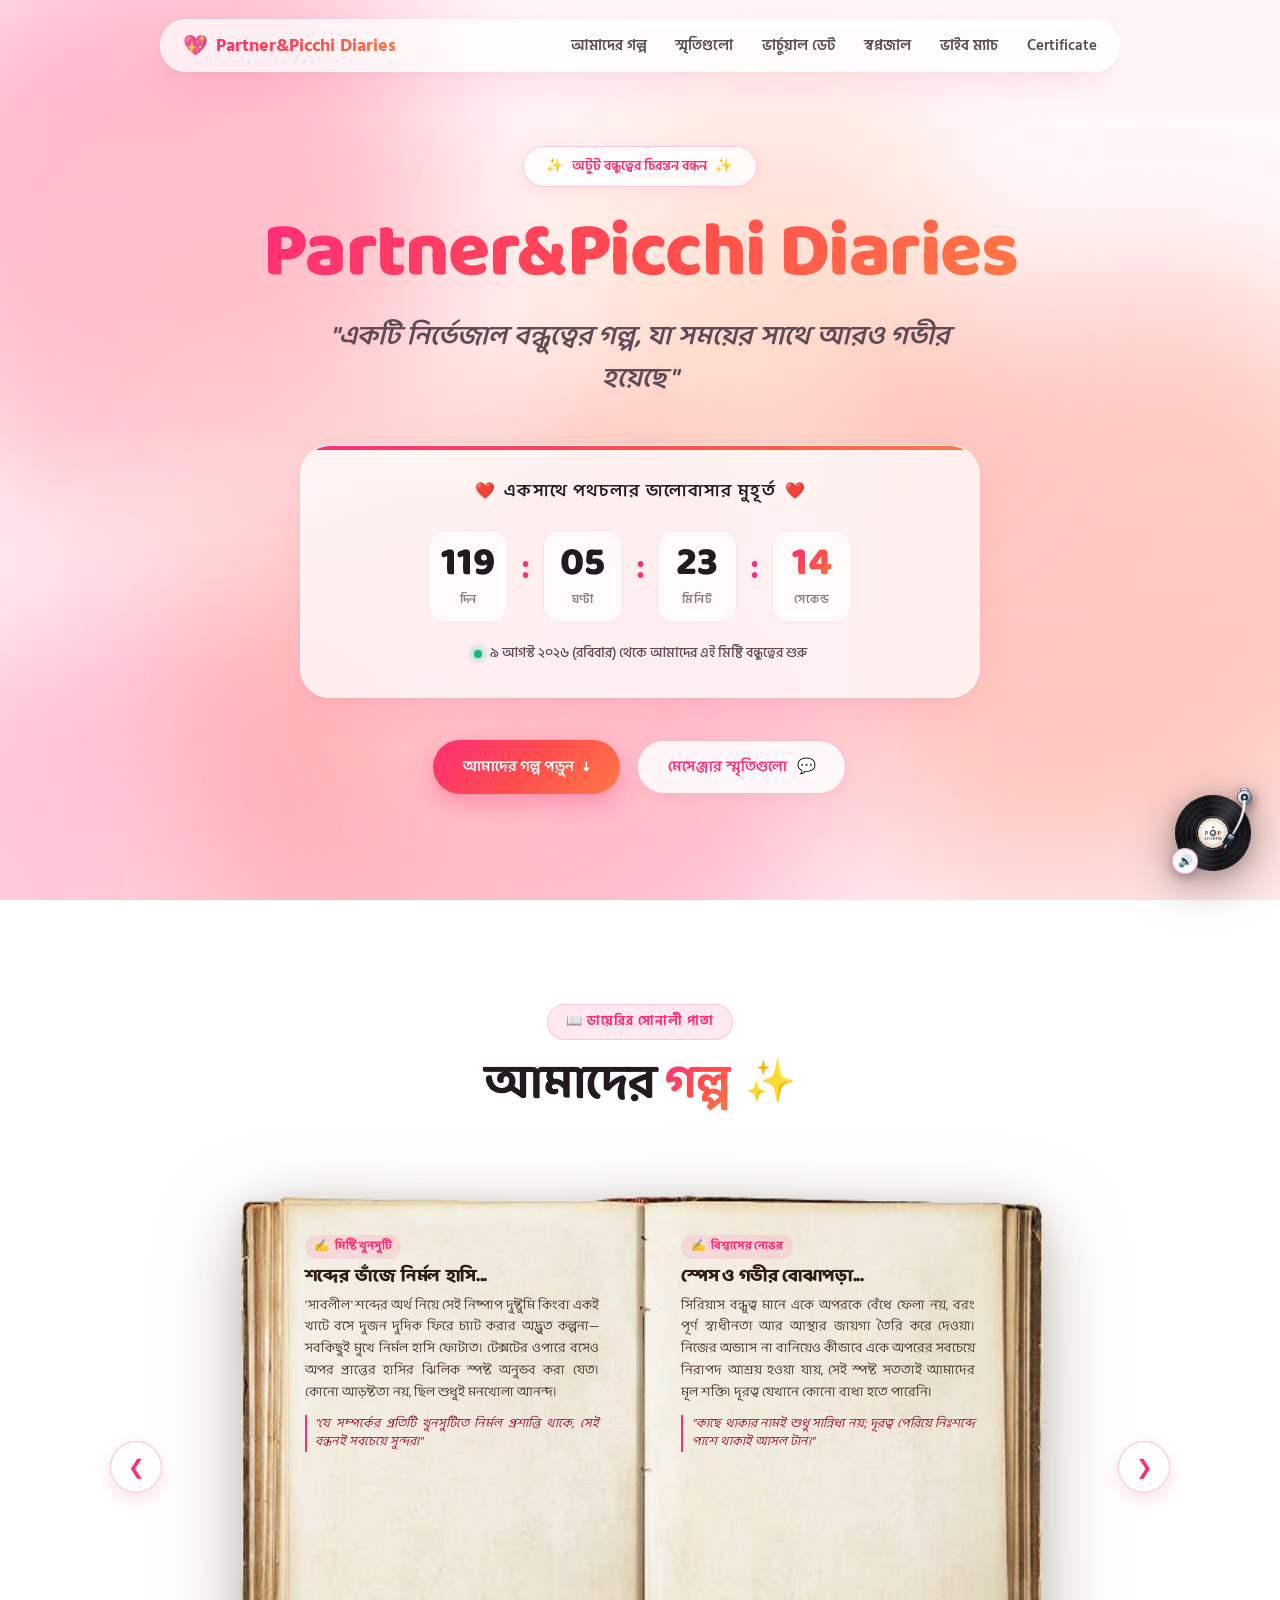
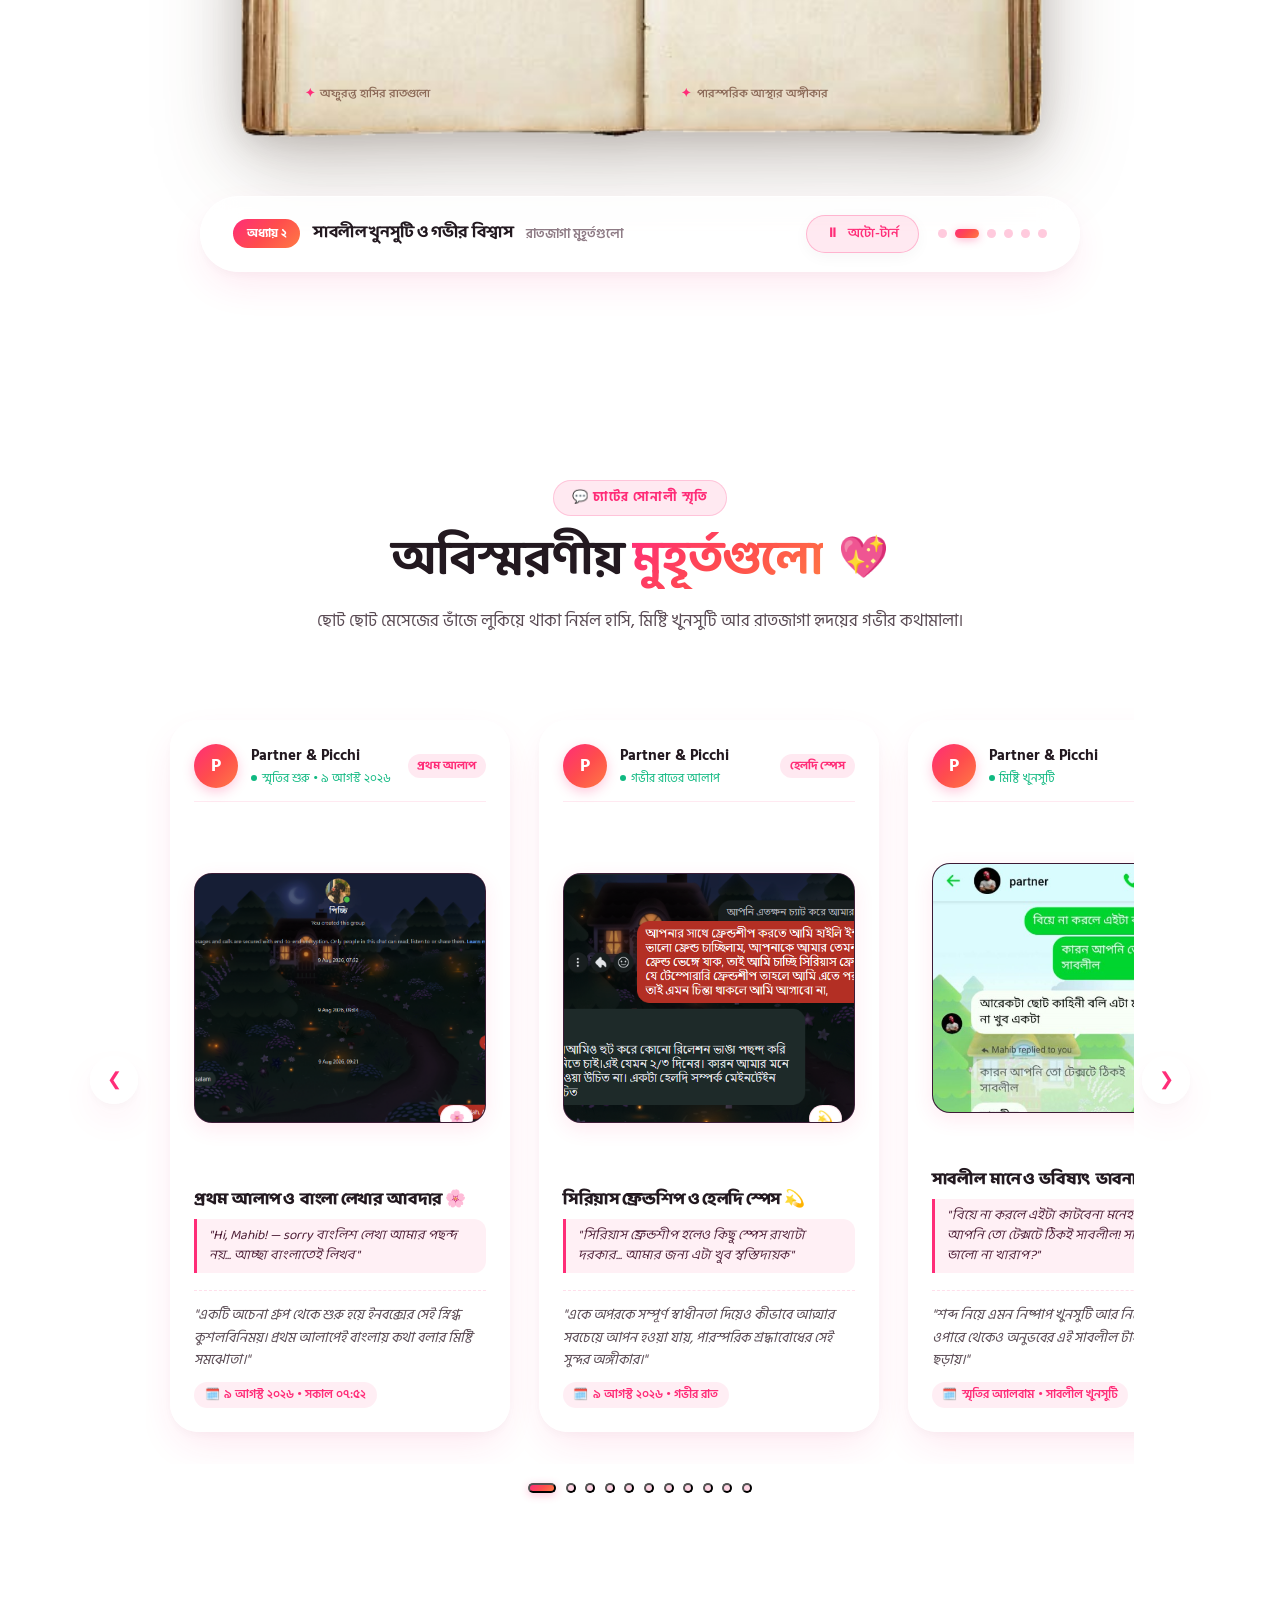
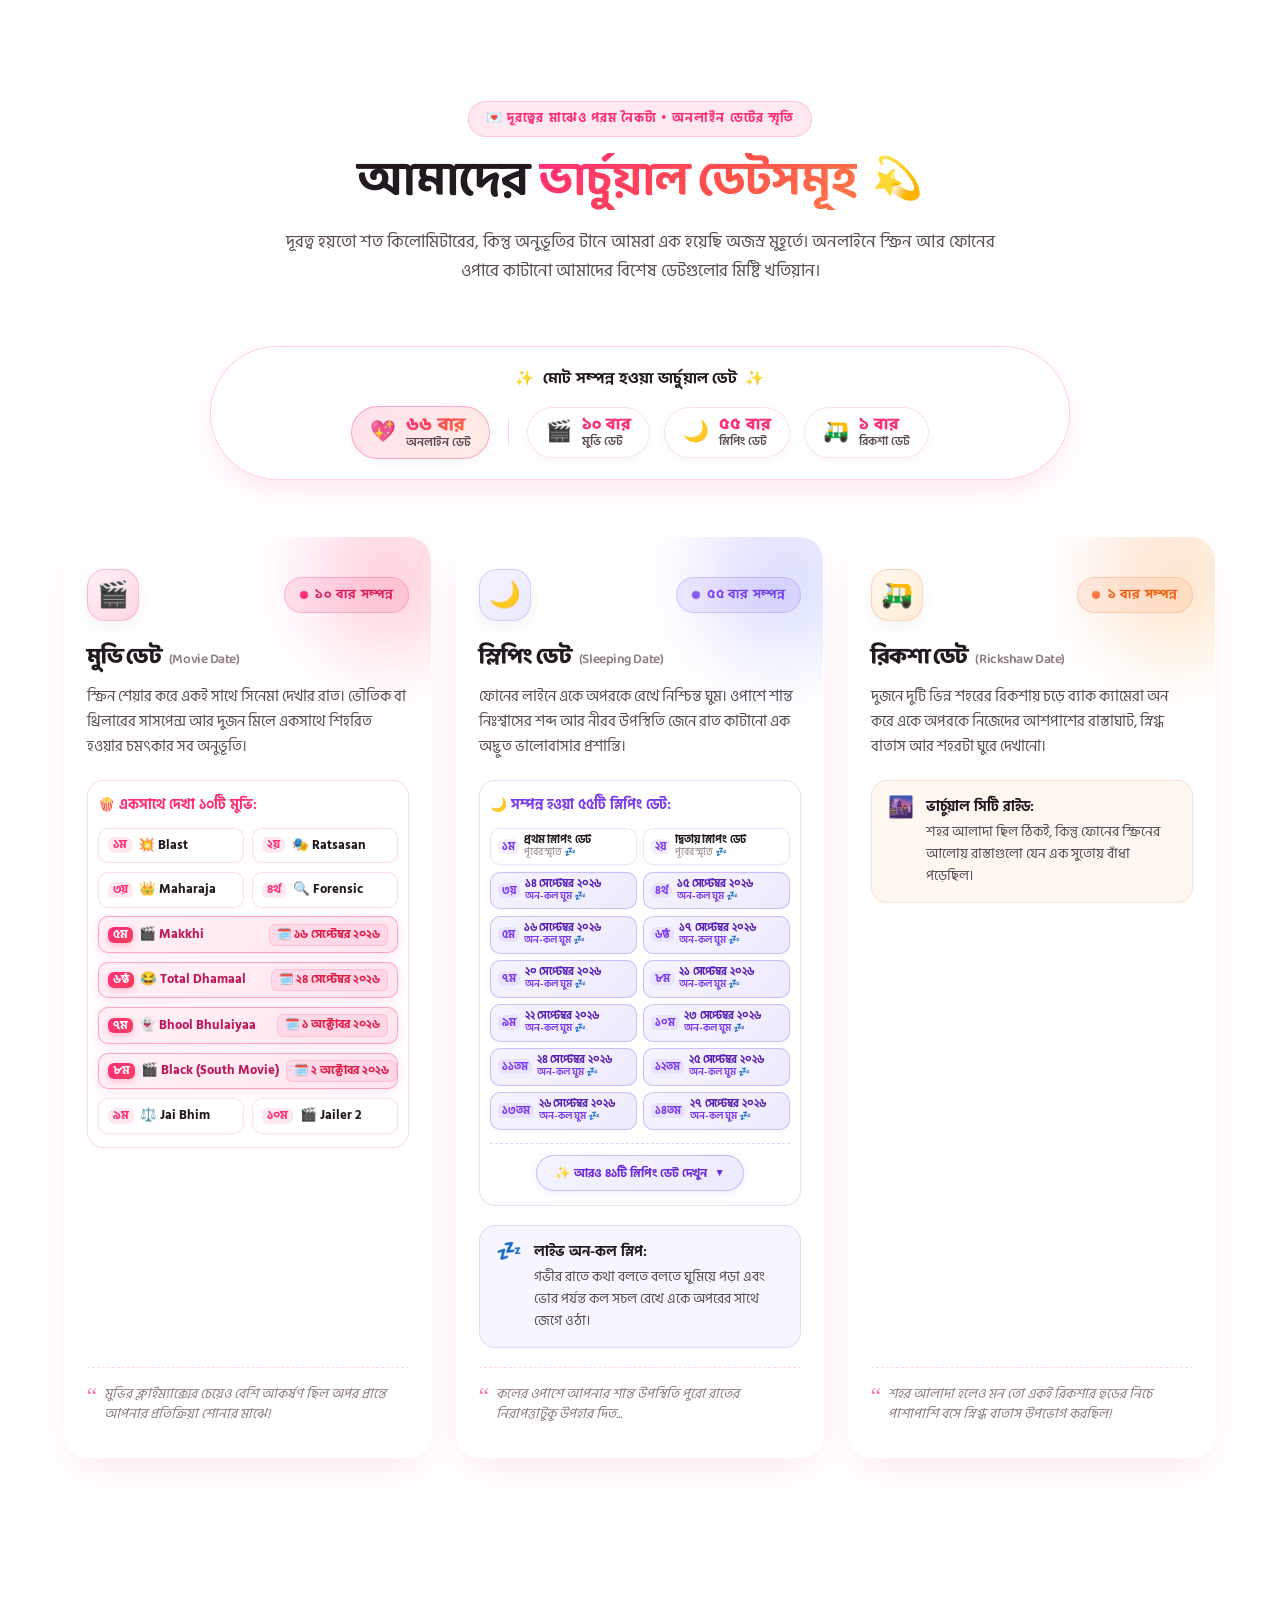
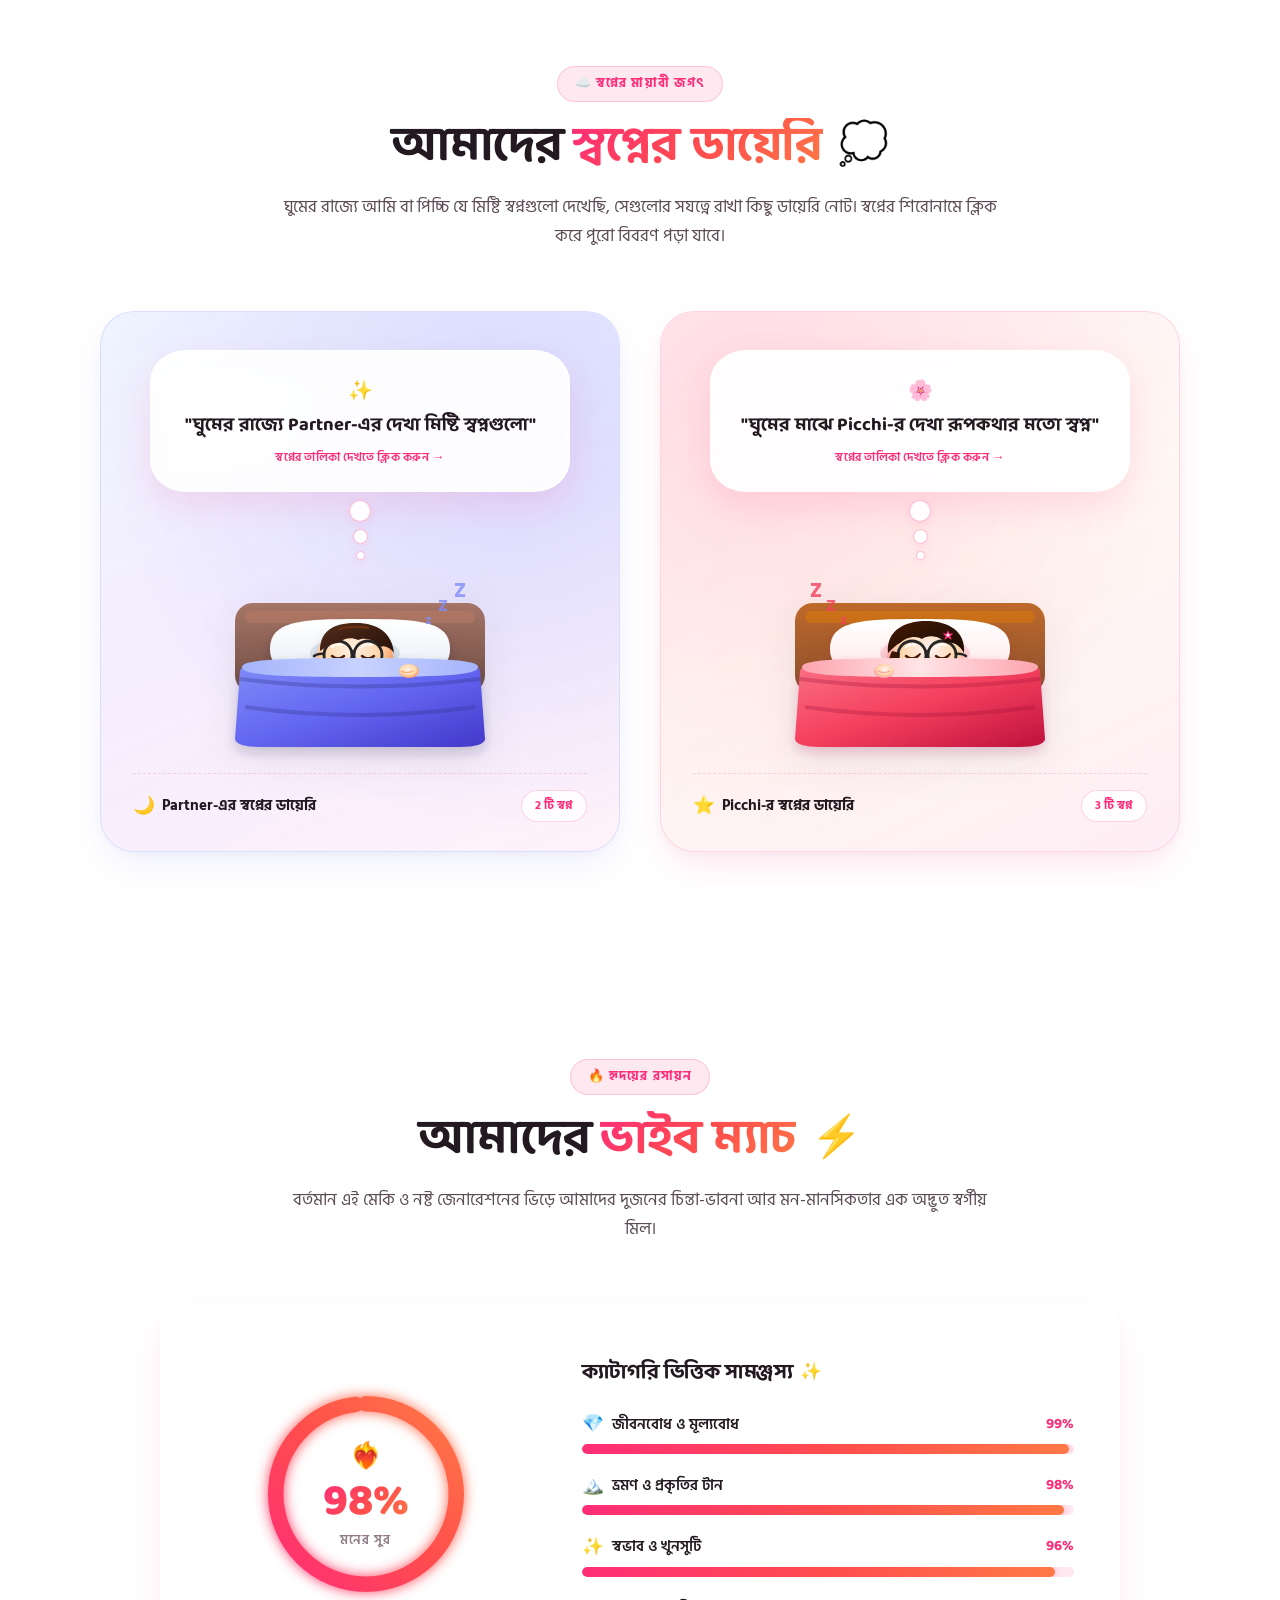
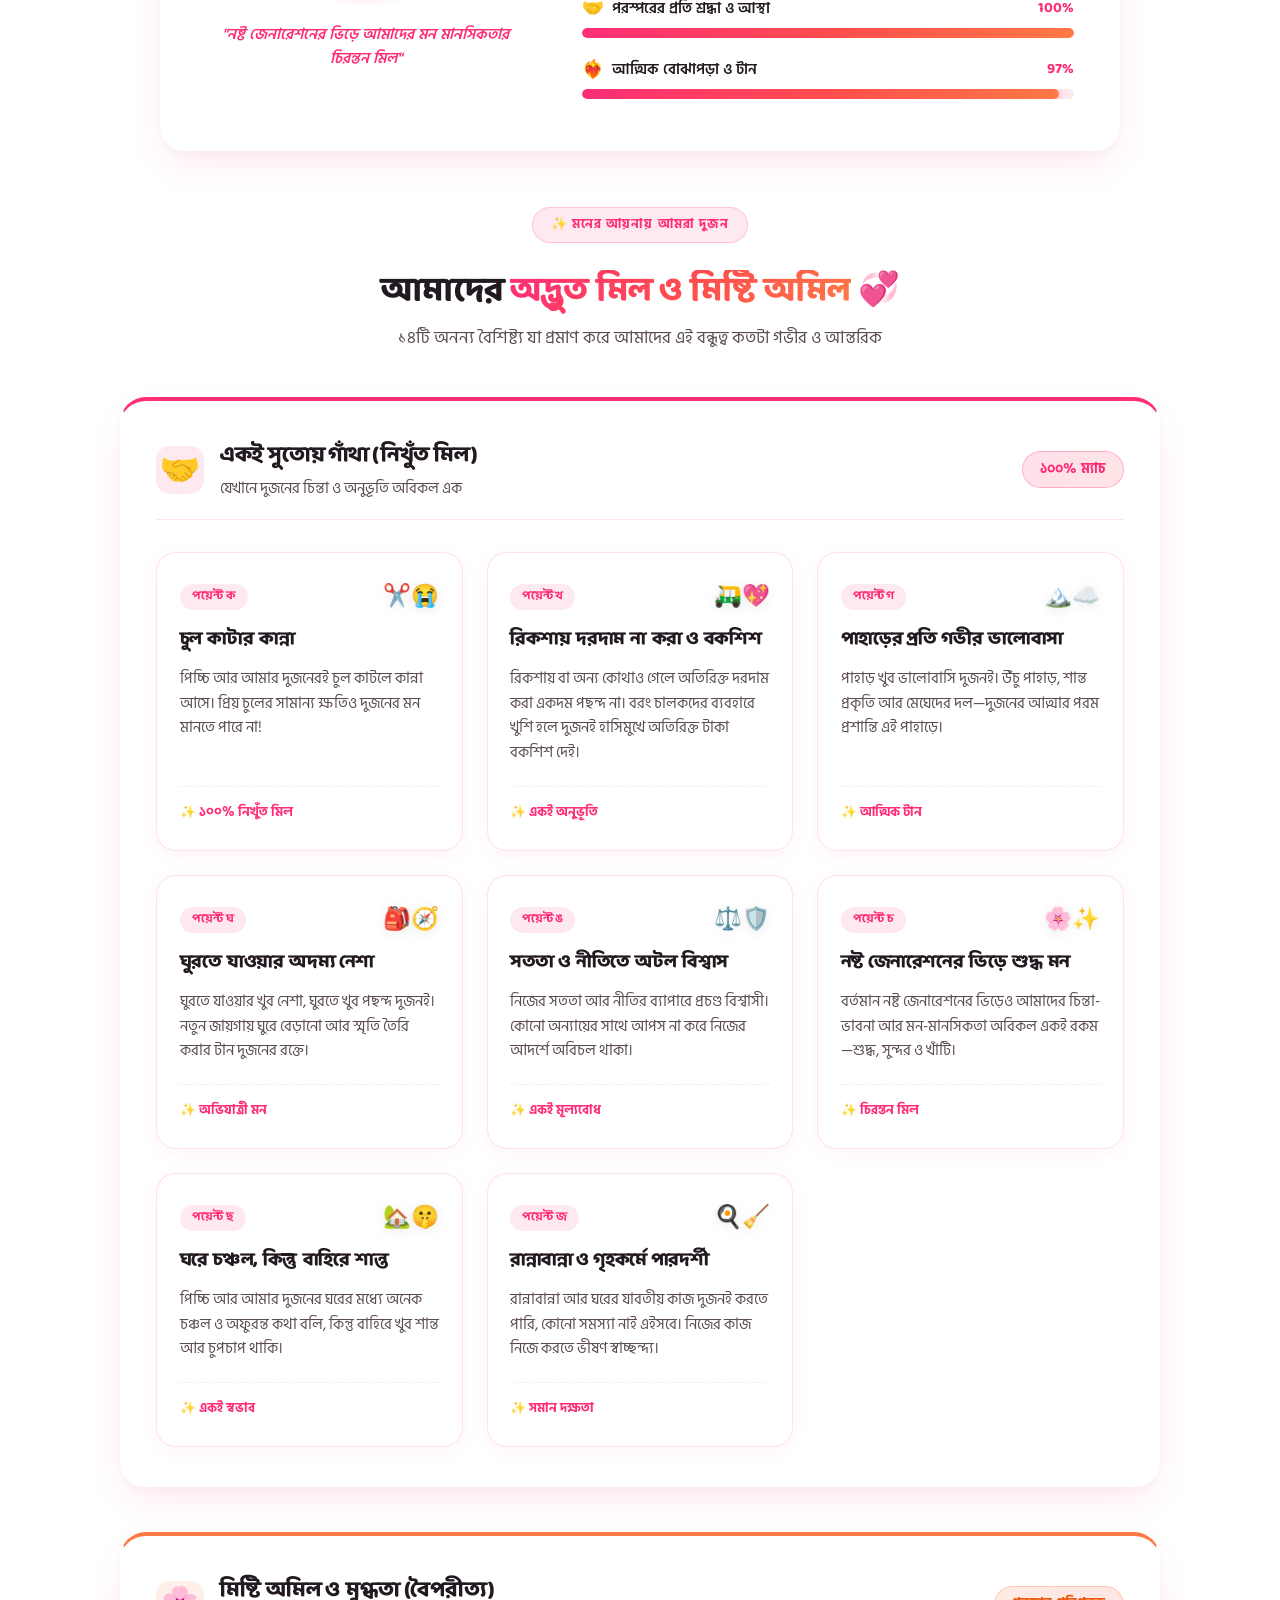
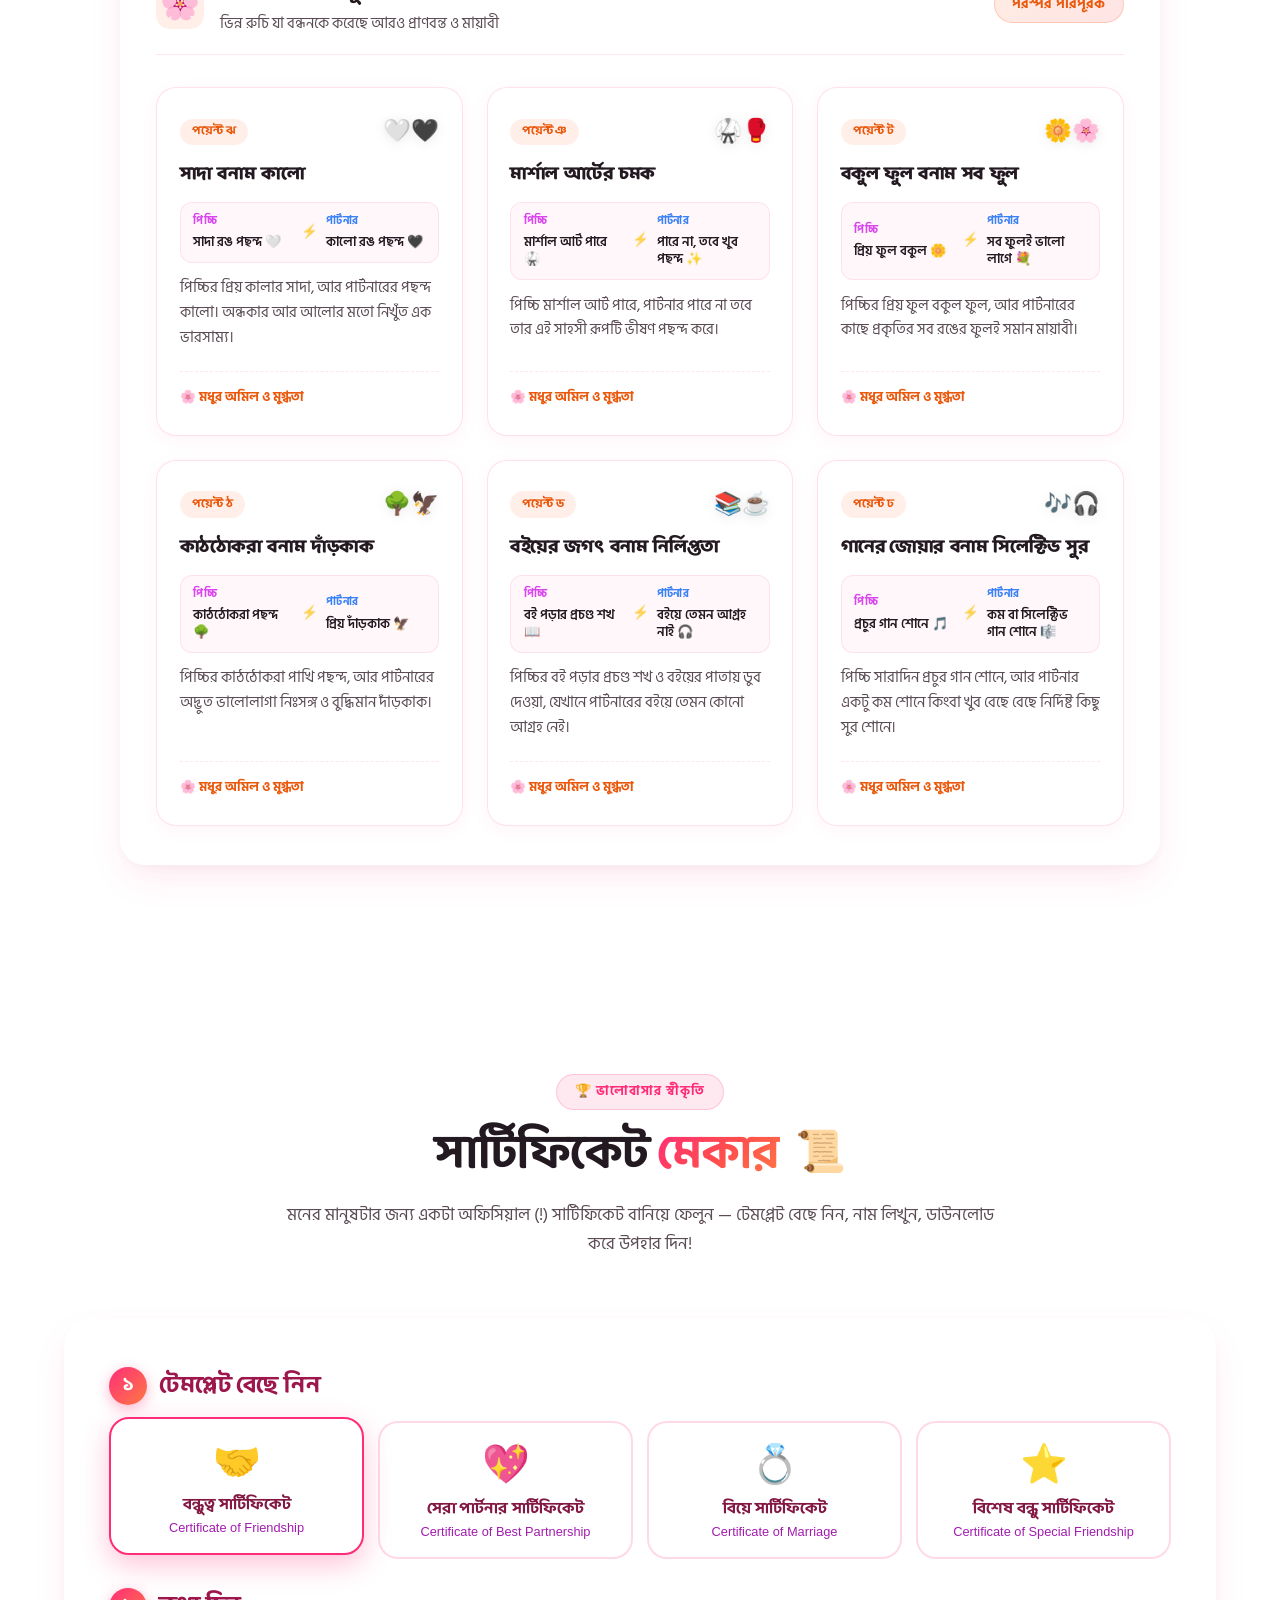
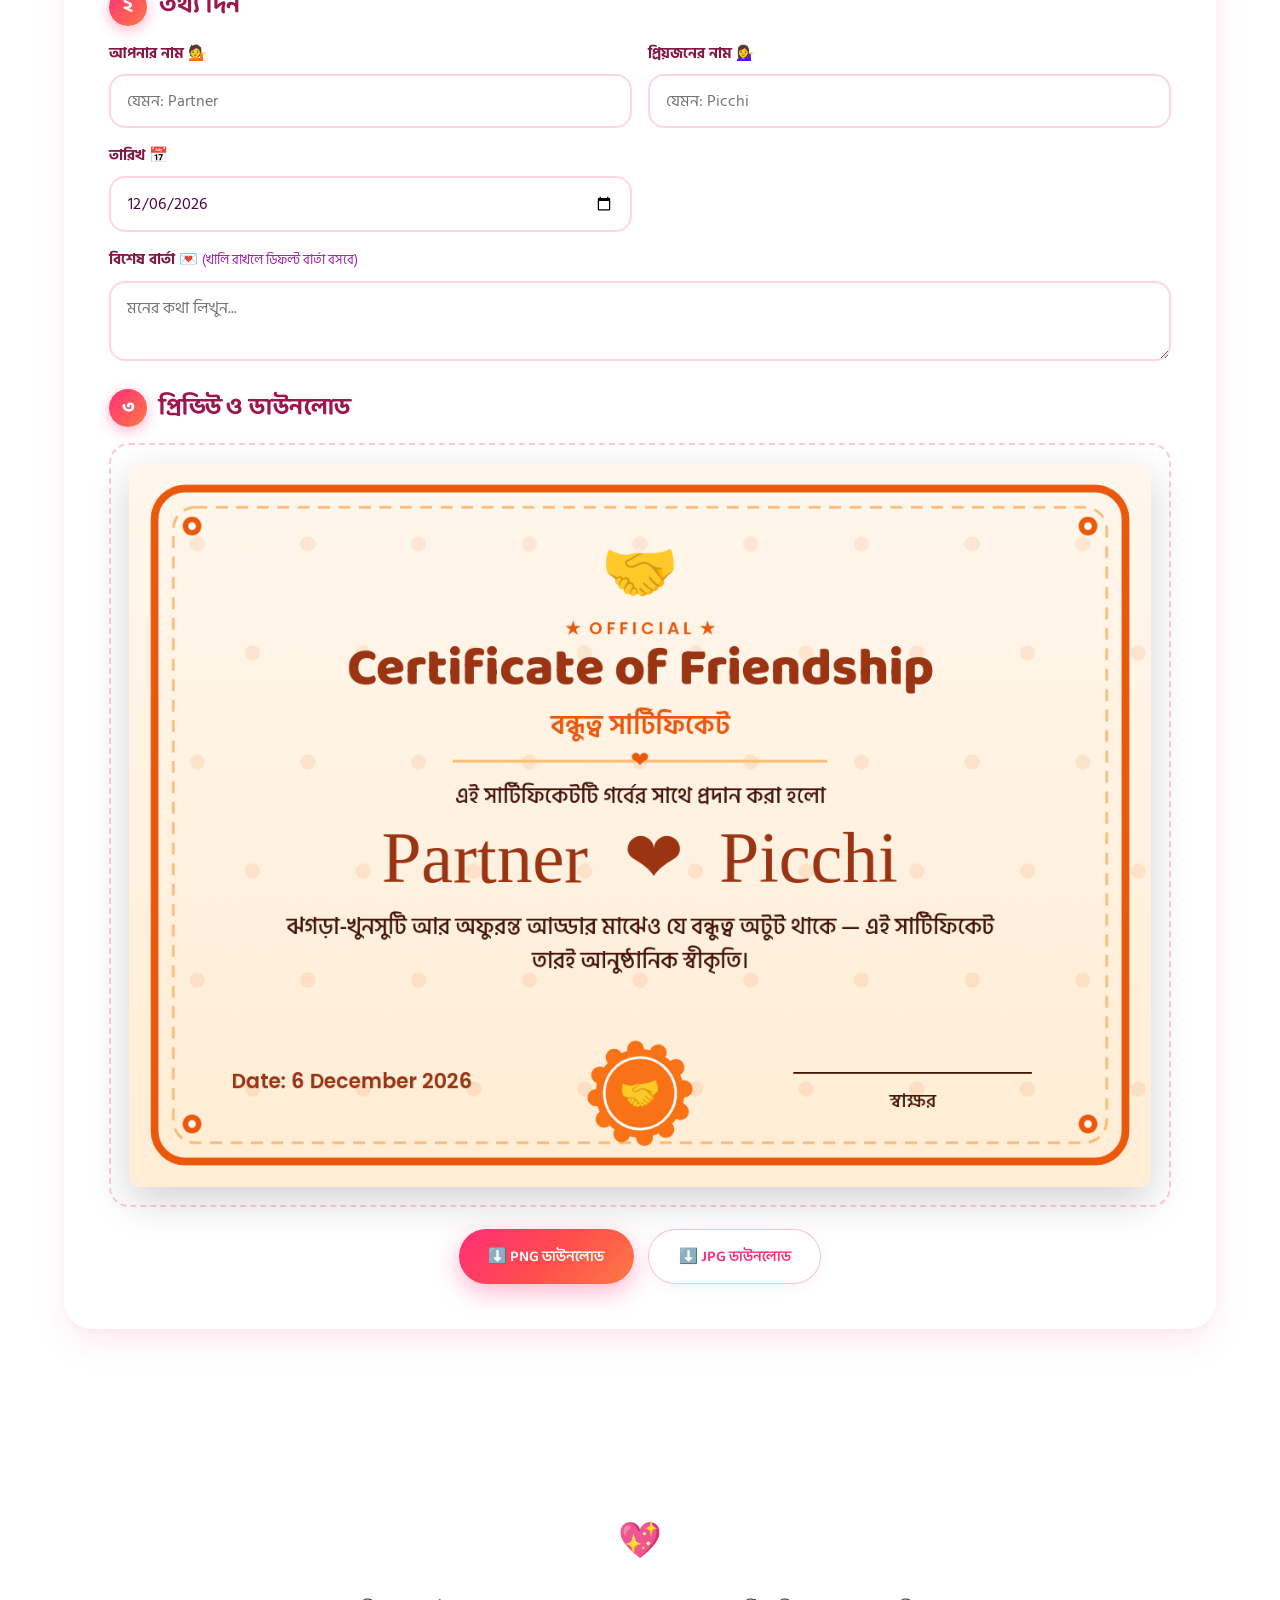
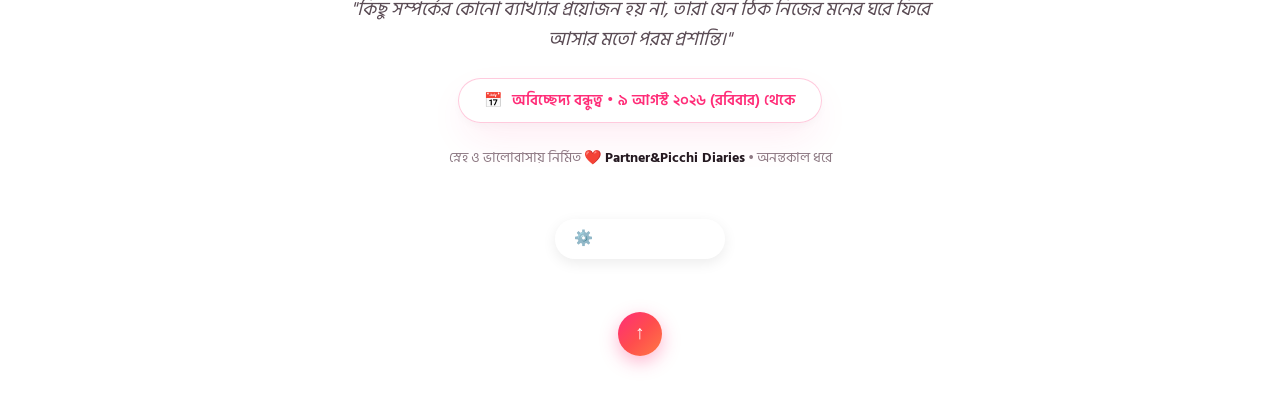
==== commit 6570bf4d: "Update sleeping dates: add 17-18 Oct and 26 Oct - 16 Nov with collapsible See More view (total 55 sl" ====
--- a/index.html
+++ b/index.html
@@ -277,7 +277,7 @@
             <div class="summary-stat-pill">
               <span class="stat-emoji">🌙</span>
               <div class="stat-info">
-                <span class="stat-number">৩১ বার</span>
+                <span class="stat-number">৫৫ বার</span>
                 <span class="stat-text">স্লিপিং ডেট</span>
               </div>
             </div>
@@ -398,7 +398,7 @@
               </div>
               <div class="date-count-badge badge-sleep">
                 <span class="badge-dot"></span>
-                <span>৩১ বার সম্পন্ন</span>
+                <span>৫৫ বার সম্পন্ন</span>
               </div>
             </div>
 
@@ -411,7 +411,7 @@
               <!-- Sleeping Dates List Showcase -->
               <div class="sleep-showcase">
                 <div class="sleep-showcase-title">
-                  <span>🌙 সম্পন্ন হওয়া ৩১টি স্লিপিং ডেট:</span>
+                  <span>🌙 সম্পন্ন হওয়া ৫৫টি স্লিপিং ডেট:</span>
                 </div>
                 <div class="sleep-dates-list" id="sleep-dates-list">
                   <div class="sleep-item">
@@ -624,10 +624,178 @@
                       <span class="sleep-item-sub">অন-কল ঘুম 💤</span>
                     </div>
                   </div>
+                  <div class="sleep-item highlight-date sleep-item-hidden">
+                    <span class="sleep-order">৩১তম</span>
+                    <div class="sleep-item-info">
+                      <span class="sleep-item-title">১৬ অক্টোবর ২০২৬</span>
+                      <span class="sleep-item-sub">অন-কল ঘুম 💤</span>
+                    </div>
+                  </div>
+                  <div class="sleep-item highlight-date sleep-item-hidden">
+                    <span class="sleep-order">৩২তম</span>
+                    <div class="sleep-item-info">
+                      <span class="sleep-item-title">১৭ অক্টোবর ২০২৬</span>
+                      <span class="sleep-item-sub">অন-কল ঘুম 💤</span>
+                    </div>
+                  </div>
+                  <div class="sleep-item highlight-date sleep-item-hidden">
+                    <span class="sleep-order">৩৩তম</span>
+                    <div class="sleep-item-info">
+                      <span class="sleep-item-title">১৮ অক্টোবর ২০২৬</span>
+                      <span class="sleep-item-sub">অন-কল ঘুম 💤</span>
+                    </div>
+                  </div>
+                  <div class="sleep-item highlight-date sleep-item-hidden">
+                    <span class="sleep-order">৩৪তম</span>
+                    <div class="sleep-item-info">
+                      <span class="sleep-item-title">২৬ অক্টোবর ২০২৬</span>
+                      <span class="sleep-item-sub">অন-কল ঘুম 💤</span>
+                    </div>
+                  </div>
+                  <div class="sleep-item highlight-date sleep-item-hidden">
+                    <span class="sleep-order">৩৫তম</span>
+                    <div class="sleep-item-info">
+                      <span class="sleep-item-title">২৭ অক্টোবর ২০২৬</span>
+                      <span class="sleep-item-sub">অন-কল ঘুম 💤</span>
+                    </div>
+                  </div>
+                  <div class="sleep-item highlight-date sleep-item-hidden">
+                    <span class="sleep-order">৩৬তম</span>
+                    <div class="sleep-item-info">
+                      <span class="sleep-item-title">২৮ অক্টোবর ২০২৬</span>
+                      <span class="sleep-item-sub">অন-কল ঘুম 💤</span>
+                    </div>
+                  </div>
+                  <div class="sleep-item highlight-date sleep-item-hidden">
+                    <span class="sleep-order">৩৭তম</span>
+                    <div class="sleep-item-info">
+                      <span class="sleep-item-title">২৯ অক্টোবর ২০২৬</span>
+                      <span class="sleep-item-sub">অন-কল ঘুম 💤</span>
+                    </div>
+                  </div>
+                  <div class="sleep-item highlight-date sleep-item-hidden">
+                    <span class="sleep-order">৩৮তম</span>
+                    <div class="sleep-item-info">
+                      <span class="sleep-item-title">৩০ অক্টোবর ২০২৬</span>
+                      <span class="sleep-item-sub">অন-কল ঘুম 💤</span>
+                    </div>
+                  </div>
+                  <div class="sleep-item highlight-date sleep-item-hidden">
+                    <span class="sleep-order">৩৯তম</span>
+                    <div class="sleep-item-info">
+                      <span class="sleep-item-title">৩১ অক্টোবর ২০২৬</span>
+                      <span class="sleep-item-sub">অন-কল ঘুম 💤</span>
+                    </div>
+                  </div>
+                  <div class="sleep-item highlight-date sleep-item-hidden">
+                    <span class="sleep-order">৪০তম</span>
+                    <div class="sleep-item-info">
+                      <span class="sleep-item-title">১ নভেম্বর ২০২৬</span>
+                      <span class="sleep-item-sub">অন-কল ঘুম 💤</span>
+                    </div>
+                  </div>
+                  <div class="sleep-item highlight-date sleep-item-hidden">
+                    <span class="sleep-order">৪১তম</span>
+                    <div class="sleep-item-info">
+                      <span class="sleep-item-title">২ নভেম্বর ২০২৬</span>
+                      <span class="sleep-item-sub">অন-কল ঘুম 💤</span>
+                    </div>
+                  </div>
+                  <div class="sleep-item highlight-date sleep-item-hidden">
+                    <span class="sleep-order">৪২তম</span>
+                    <div class="sleep-item-info">
+                      <span class="sleep-item-title">৩ নভেম্বর ২০২৬</span>
+                      <span class="sleep-item-sub">অন-কল ঘুম 💤</span>
+                    </div>
+                  </div>
+                  <div class="sleep-item highlight-date sleep-item-hidden">
+                    <span class="sleep-order">৪৩তম</span>
+                    <div class="sleep-item-info">
+                      <span class="sleep-item-title">৪ নভেম্বর ২০২৬</span>
+                      <span class="sleep-item-sub">অন-কল ঘুম 💤</span>
+                    </div>
+                  </div>
+                  <div class="sleep-item highlight-date sleep-item-hidden">
+                    <span class="sleep-order">৪৪তম</span>
+                    <div class="sleep-item-info">
+                      <span class="sleep-item-title">৫ নভেম্বর ২০২৬</span>
+                      <span class="sleep-item-sub">অন-কল ঘুম 💤</span>
+                    </div>
+                  </div>
+                  <div class="sleep-item highlight-date sleep-item-hidden">
+                    <span class="sleep-order">৪৫তম</span>
+                    <div class="sleep-item-info">
+                      <span class="sleep-item-title">৬ নভেম্বর ২০২৬</span>
+                      <span class="sleep-item-sub">অন-কল ঘুম 💤</span>
+                    </div>
+                  </div>
+                  <div class="sleep-item highlight-date sleep-item-hidden">
+                    <span class="sleep-order">৪৬তম</span>
+                    <div class="sleep-item-info">
+                      <span class="sleep-item-title">৭ নভেম্বর ২০২৬</span>
+                      <span class="sleep-item-sub">অন-কল ঘুম 💤</span>
+                    </div>
+                  </div>
+                  <div class="sleep-item highlight-date sleep-item-hidden">
+                    <span class="sleep-order">৪৭তম</span>
+                    <div class="sleep-item-info">
+                      <span class="sleep-item-title">৮ নভেম্বর ২০২৬</span>
+                      <span class="sleep-item-sub">অন-কল ঘুম 💤</span>
+                    </div>
+                  </div>
+                  <div class="sleep-item highlight-date sleep-item-hidden">
+                    <span class="sleep-order">৪৮তম</span>
+                    <div class="sleep-item-info">
+                      <span class="sleep-item-title">৯ নভেম্বর ২০২৬</span>
+                      <span class="sleep-item-sub">অন-কল ঘুম 💤</span>
+                    </div>
+                  </div>
+                  <div class="sleep-item highlight-date sleep-item-hidden">
+                    <span class="sleep-order">৪৯তম</span>
+                    <div class="sleep-item-info">
+                      <span class="sleep-item-title">১০ নভেম্বর ২০২৬</span>
+                      <span class="sleep-item-sub">অন-কল ঘুম 💤</span>
+                    </div>
+                  </div>
+                  <div class="sleep-item highlight-date sleep-item-hidden">
+                    <span class="sleep-order">৫০তম</span>
+                    <div class="sleep-item-info">
+                      <span class="sleep-item-title">১১ নভেম্বর ২০২৬</span>
+                      <span class="sleep-item-sub">অন-কল ঘুম 💤</span>
+                    </div>
+                  </div>
+                  <div class="sleep-item highlight-date sleep-item-hidden">
+                    <span class="sleep-order">৫১তম</span>
+                    <div class="sleep-item-info">
+                      <span class="sleep-item-title">১২ নভেম্বর ২০২৬</span>
+                      <span class="sleep-item-sub">অন-কল ঘুম 💤</span>
+                    </div>
+                  </div>
+                  <div class="sleep-item highlight-date sleep-item-hidden">
+                    <span class="sleep-order">৫২তম</span>
+                    <div class="sleep-item-info">
+                      <span class="sleep-item-title">১৩ নভেম্বর ২০২৬</span>
+                      <span class="sleep-item-sub">অন-কল ঘুম 💤</span>
+                    </div>
+                  </div>
+                  <div class="sleep-item highlight-date sleep-item-hidden">
+                    <span class="sleep-order">৫৩তম</span>
+                    <div class="sleep-item-info">
+                      <span class="sleep-item-title">১৪ নভেম্বর ২০২৬</span>
+                      <span class="sleep-item-sub">অন-কল ঘুম 💤</span>
+                    </div>
+                  </div>
+                  <div class="sleep-item highlight-date sleep-item-hidden">
+                    <span class="sleep-order">৫৪তম</span>
+                    <div class="sleep-item-info">
+                      <span class="sleep-item-title">১৫ নভেম্বর ২০২৬</span>
+                      <span class="sleep-item-sub">অন-কল ঘুম 💤</span>
+                    </div>
+                  </div>
                   <div class="sleep-item highlight-date latest-highlight sleep-item-hidden" title="আজকের অন-কল ঘুম">
-                    <span class="sleep-order">৩১তম</span>
-                    <div class="sleep-item-info">
-                      <span class="sleep-item-title">১৬ অক্টোবর ২০২৬</span>
+                    <span class="sleep-order">৫৫তম</span>
+                    <div class="sleep-item-info">
+                      <span class="sleep-item-title">১৬ নভেম্বর ২০২৬</span>
                       <span class="sleep-item-sub">অন-কল ঘুম 💖💤</span>
                     </div>
                   </div>
@@ -636,7 +804,7 @@
                 <!-- See More / Less Toggle Button -->
                 <div class="sleep-toggle-wrap">
                   <button type="button" class="sleep-see-more-btn" id="sleep-toggle-btn" aria-expanded="false" aria-controls="sleep-dates-list">
-                    <span class="toggle-text">✨ আরও ১৭টি স্লিপিং ডেট দেখুন</span>
+                    <span class="toggle-text">✨ আরও ৪১টি স্লিপিং ডেট দেখুন</span>
                     <span class="toggle-icon">▼</span>
                   </button>
                 </div>
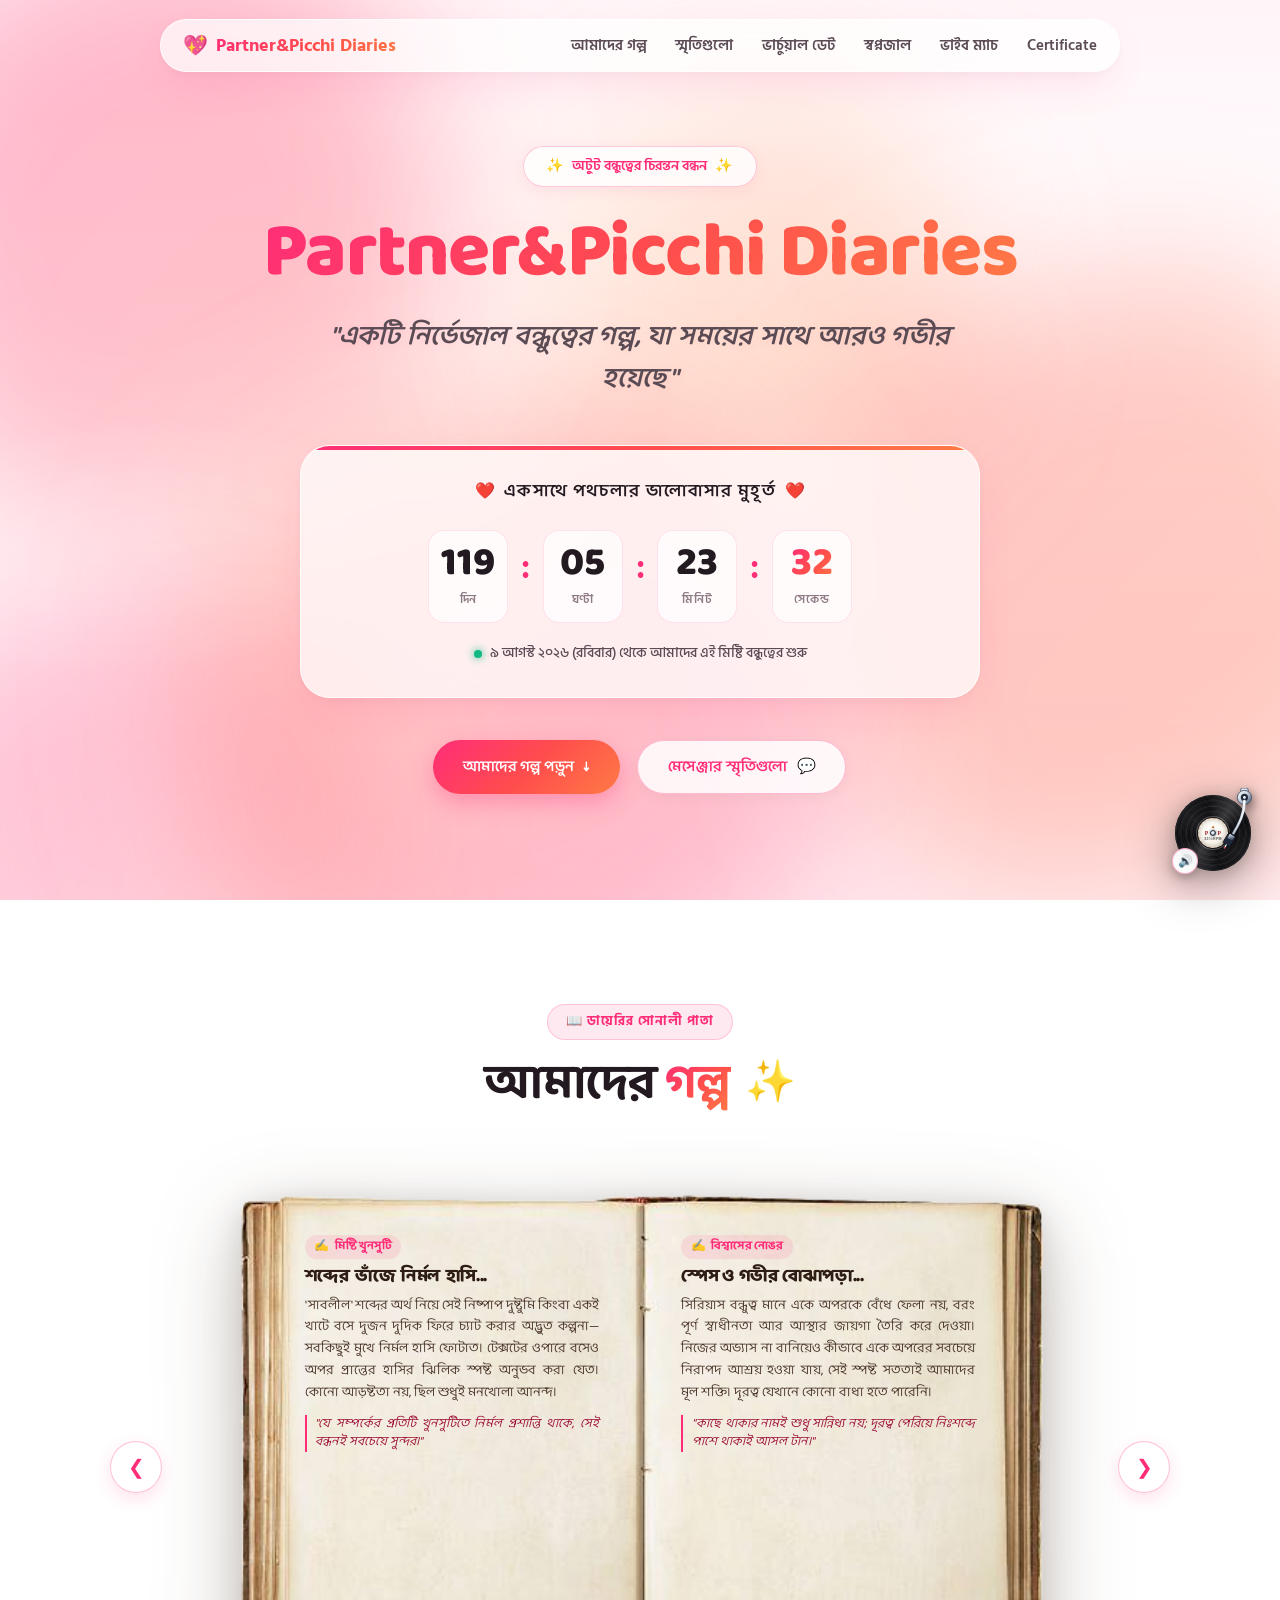
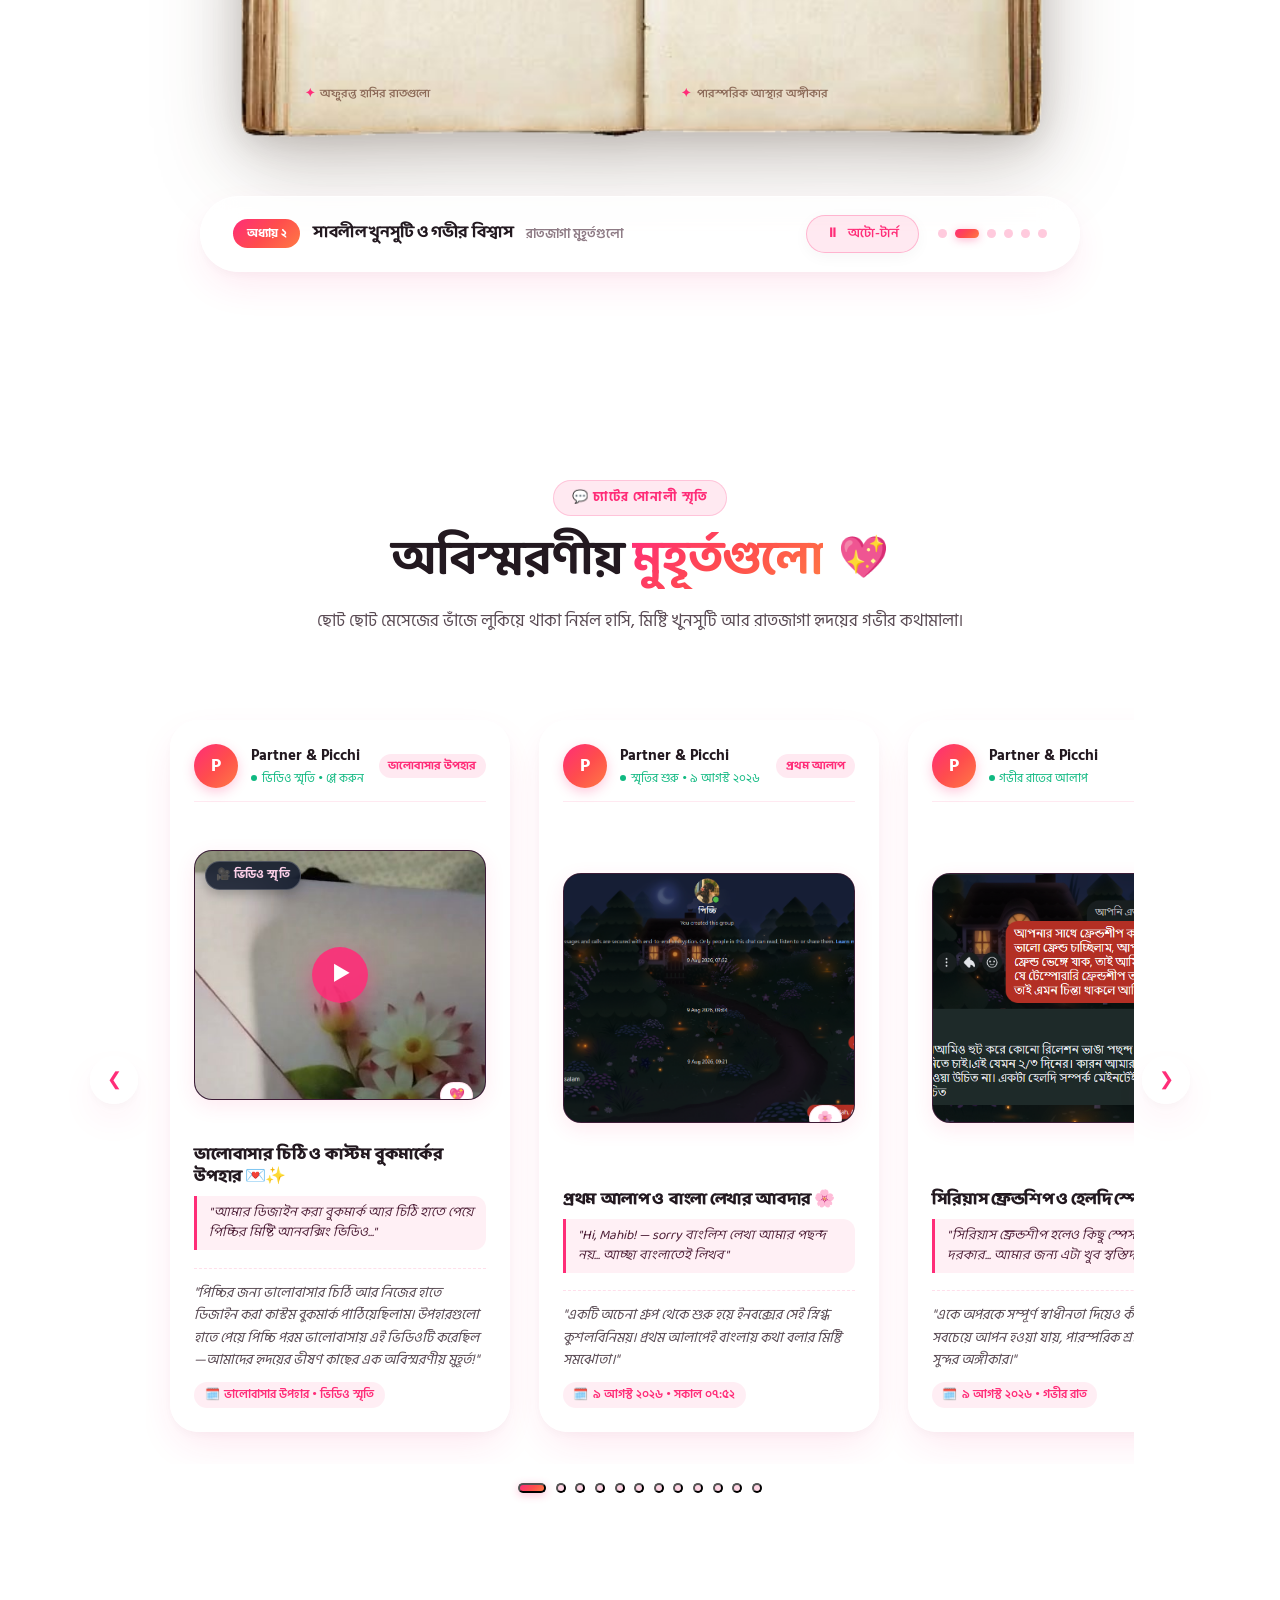
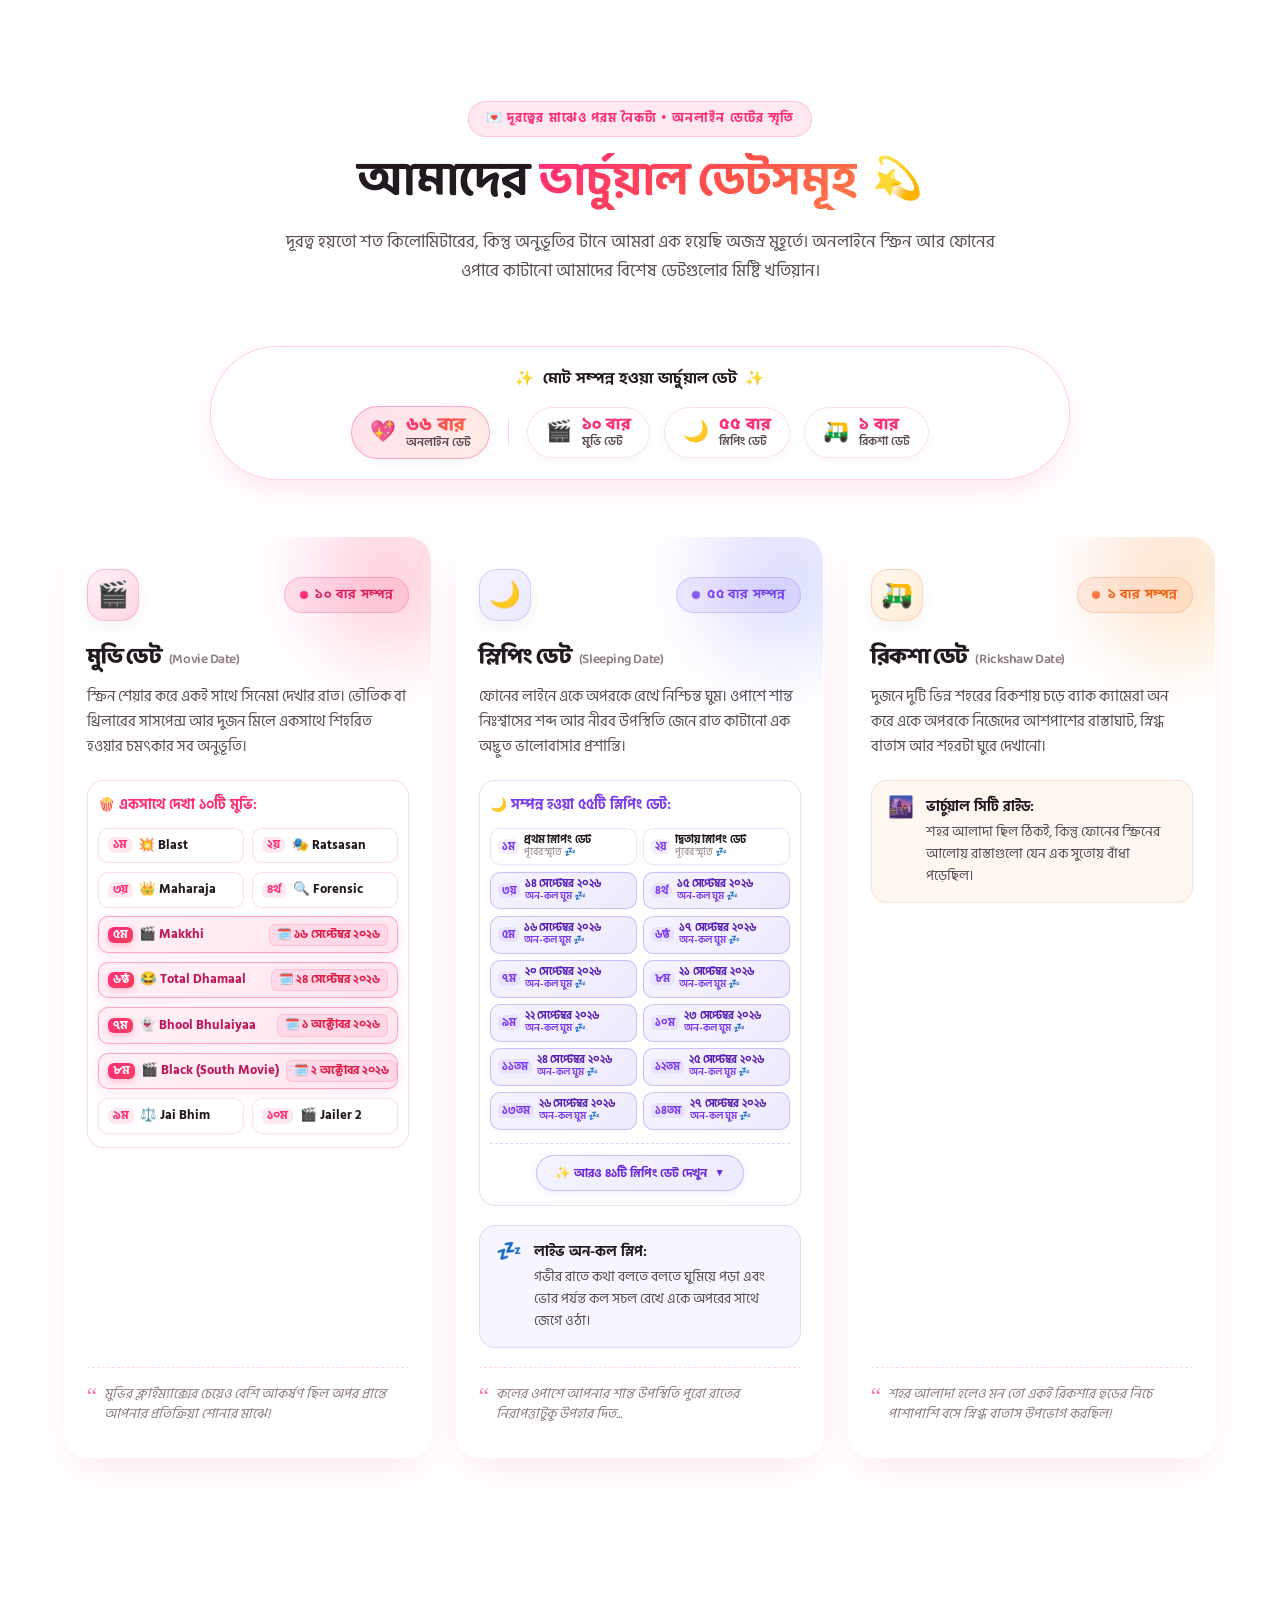
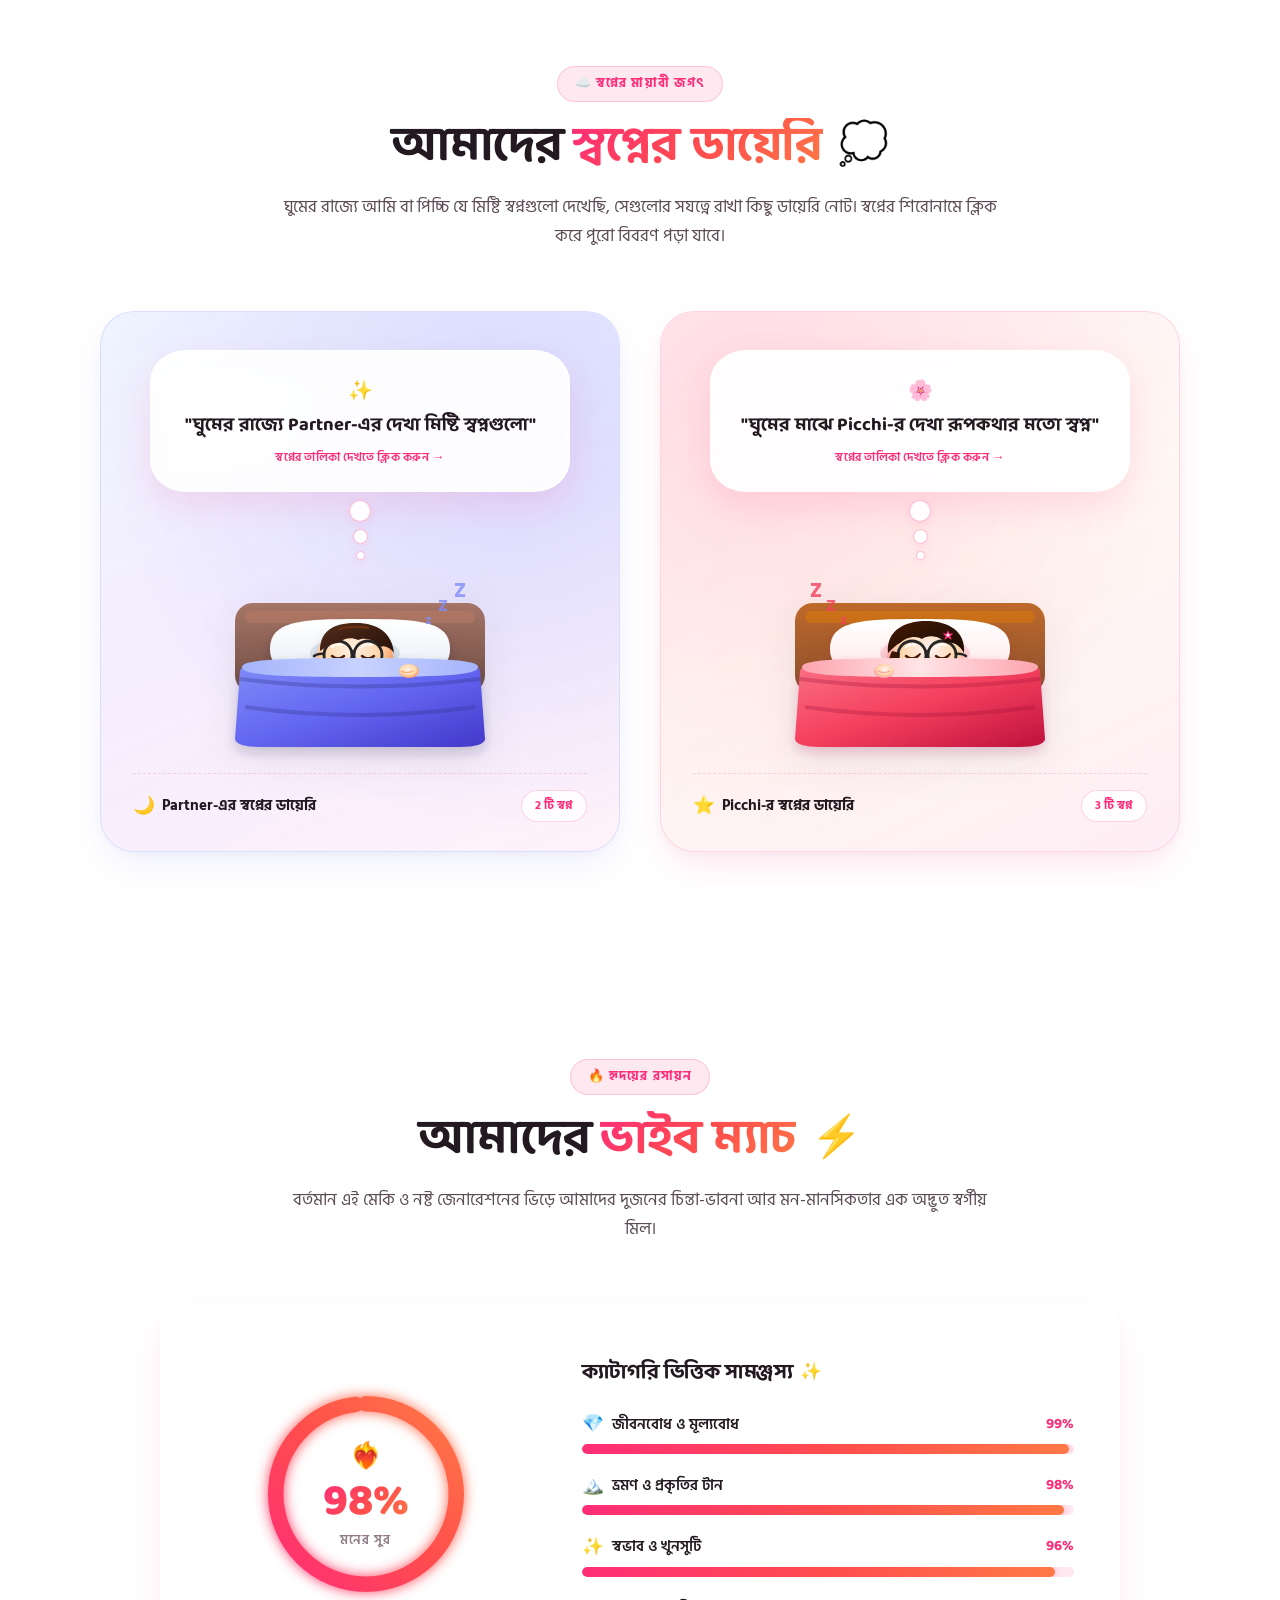
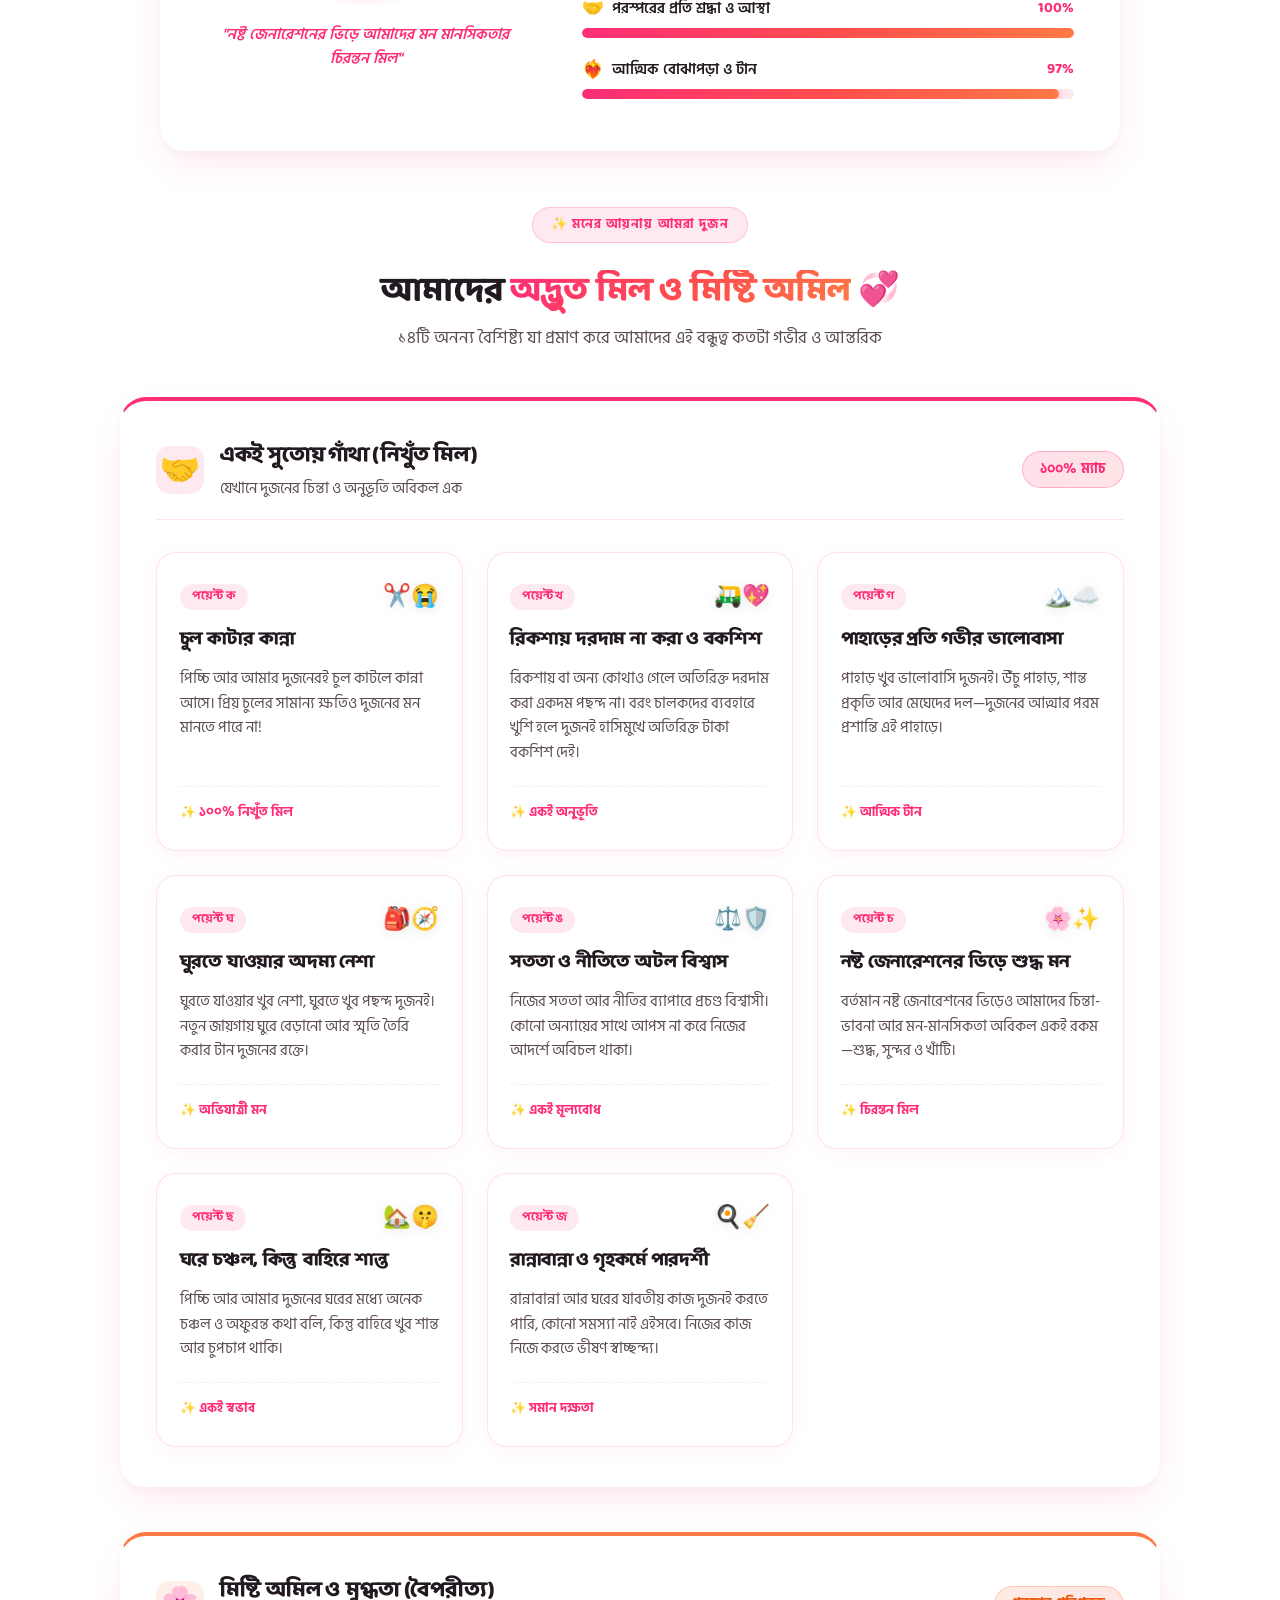
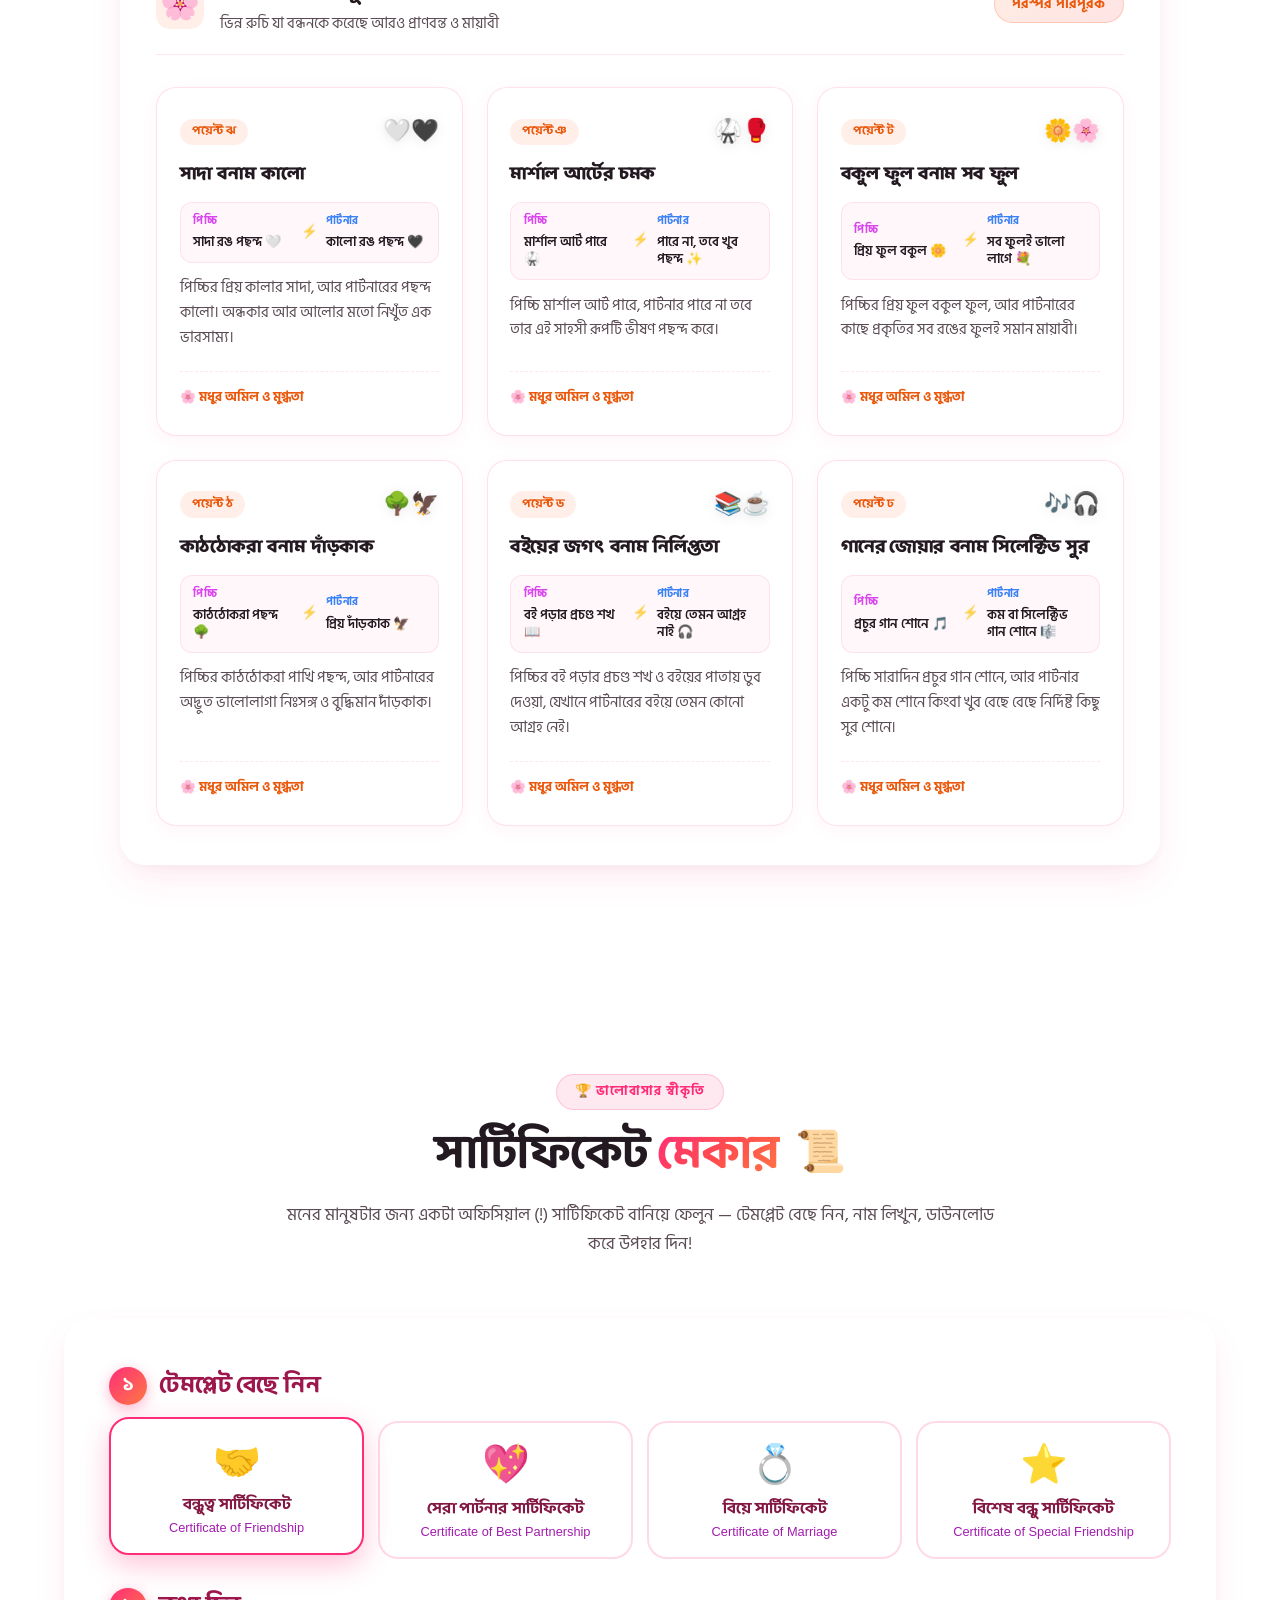
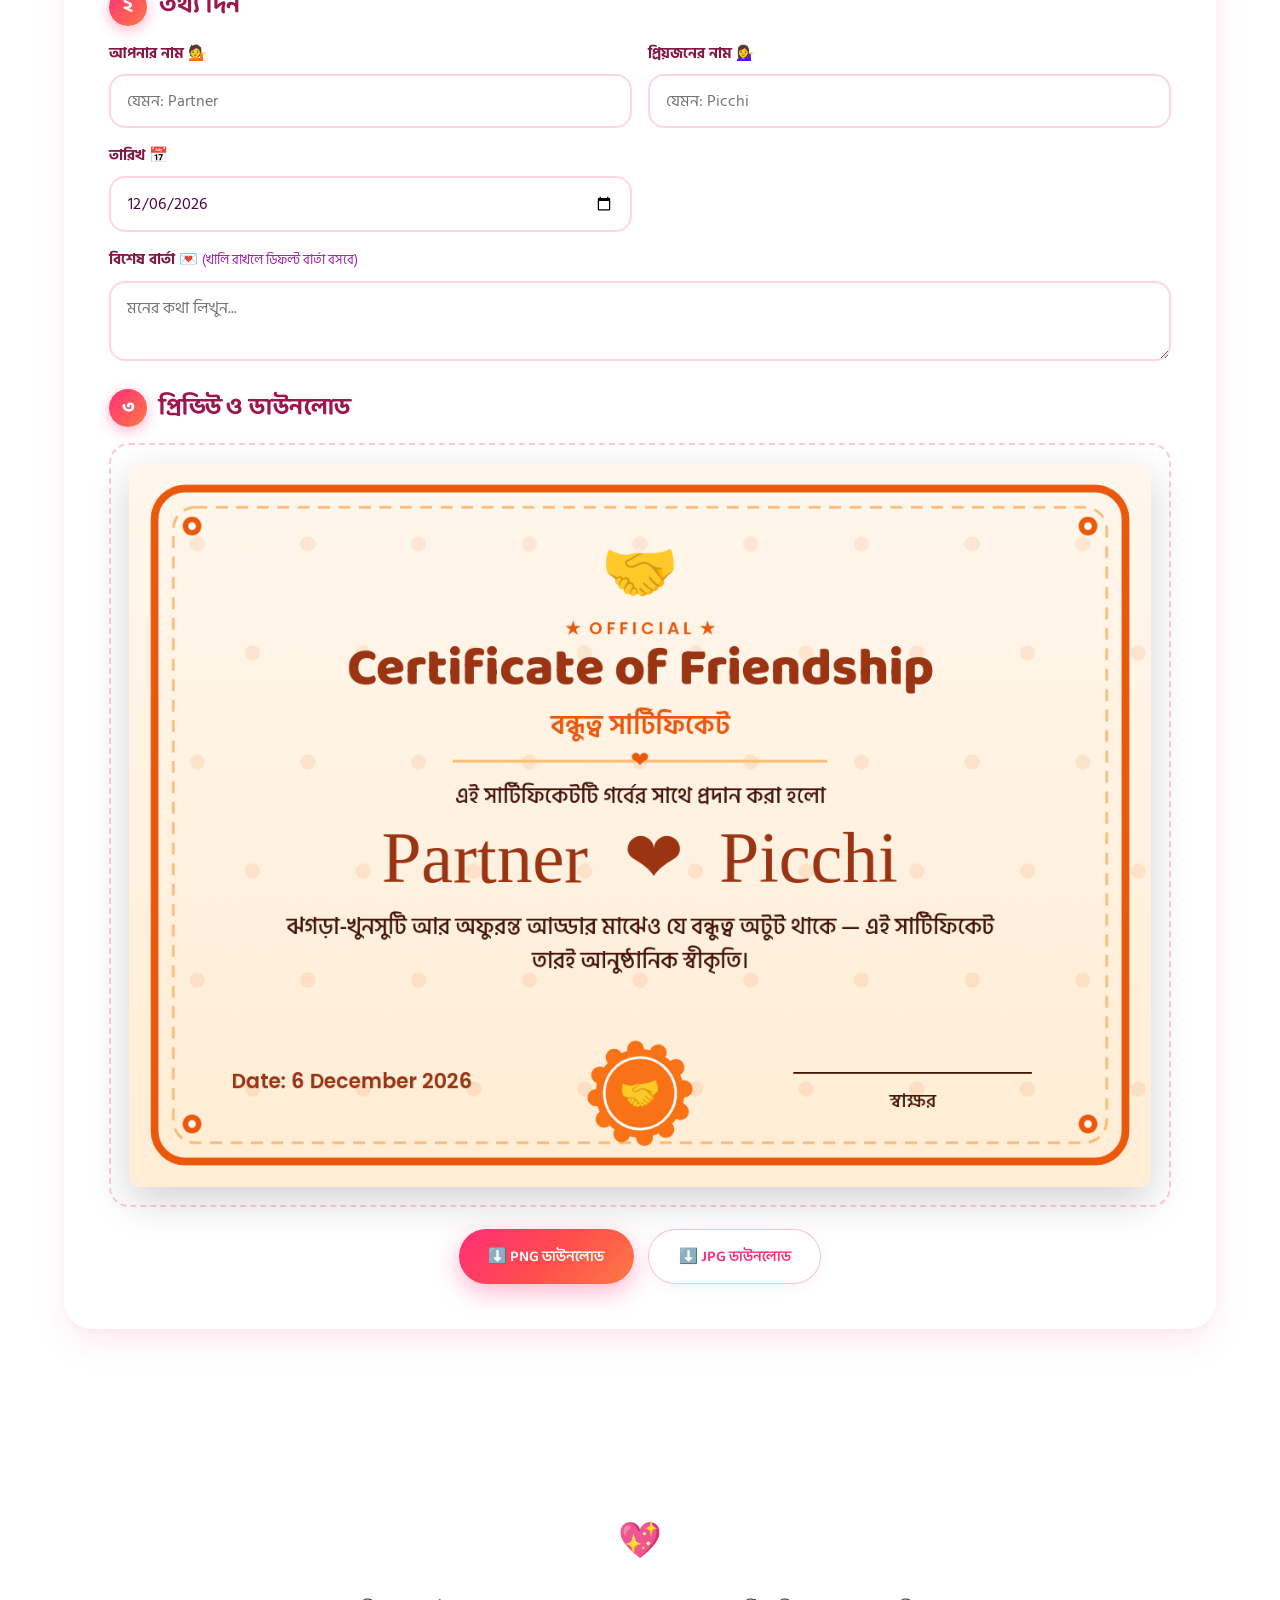
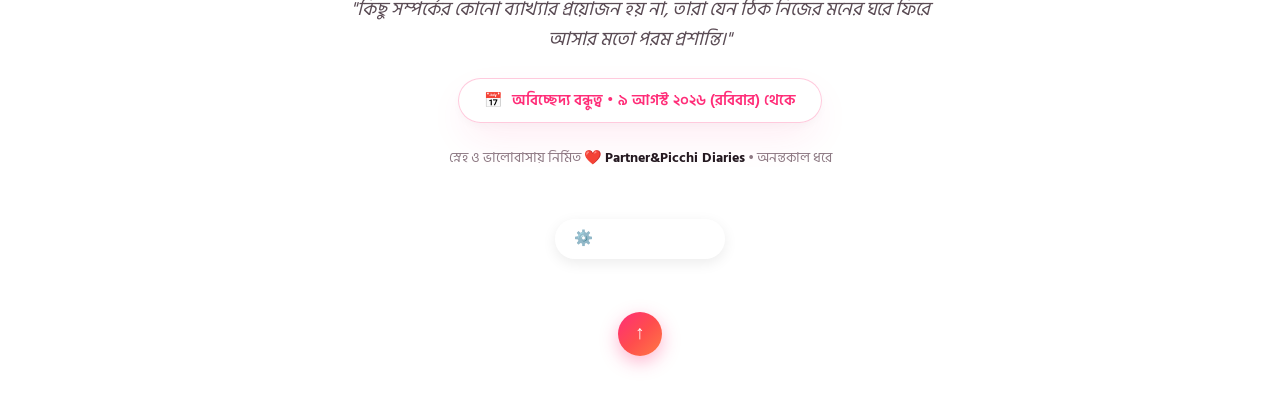
==== commit e59515e6: "Optimize unboxing video for ultra-smooth web streaming and fast loading" ====
--- a/index.html
+++ b/index.html
@@ -1193,7 +1193,7 @@
       </div>
       <div class="lightbox-body">
         <img id="lightbox-img" src="" alt="Screenshot Preview" class="lightbox-full-img" />
-        <video id="lightbox-video" class="lightbox-full-video" controls playsinline style="display: none;"></video>
+        <video id="lightbox-video" class="lightbox-full-video" controls playsinline preload="none" style="display: none;"></video>
         <iframe id="lightbox-iframe" class="lightbox-full-iframe" style="display: none;" allow="accelerometer; autoplay; clipboard-write; encrypted-media; gyroscope; picture-in-picture" allowfullscreen></iframe>
       </div>
       <p id="lightbox-caption" class="lightbox-caption"></p>
--- a/style.css
+++ b/style.css
@@ -5712,6 +5712,7 @@
 .lightbox-full-video {
   width: 100%;
   max-height: 60vh;
+  object-fit: contain;
   border-radius: 16px;
   background: #000000;
   outline: none;
